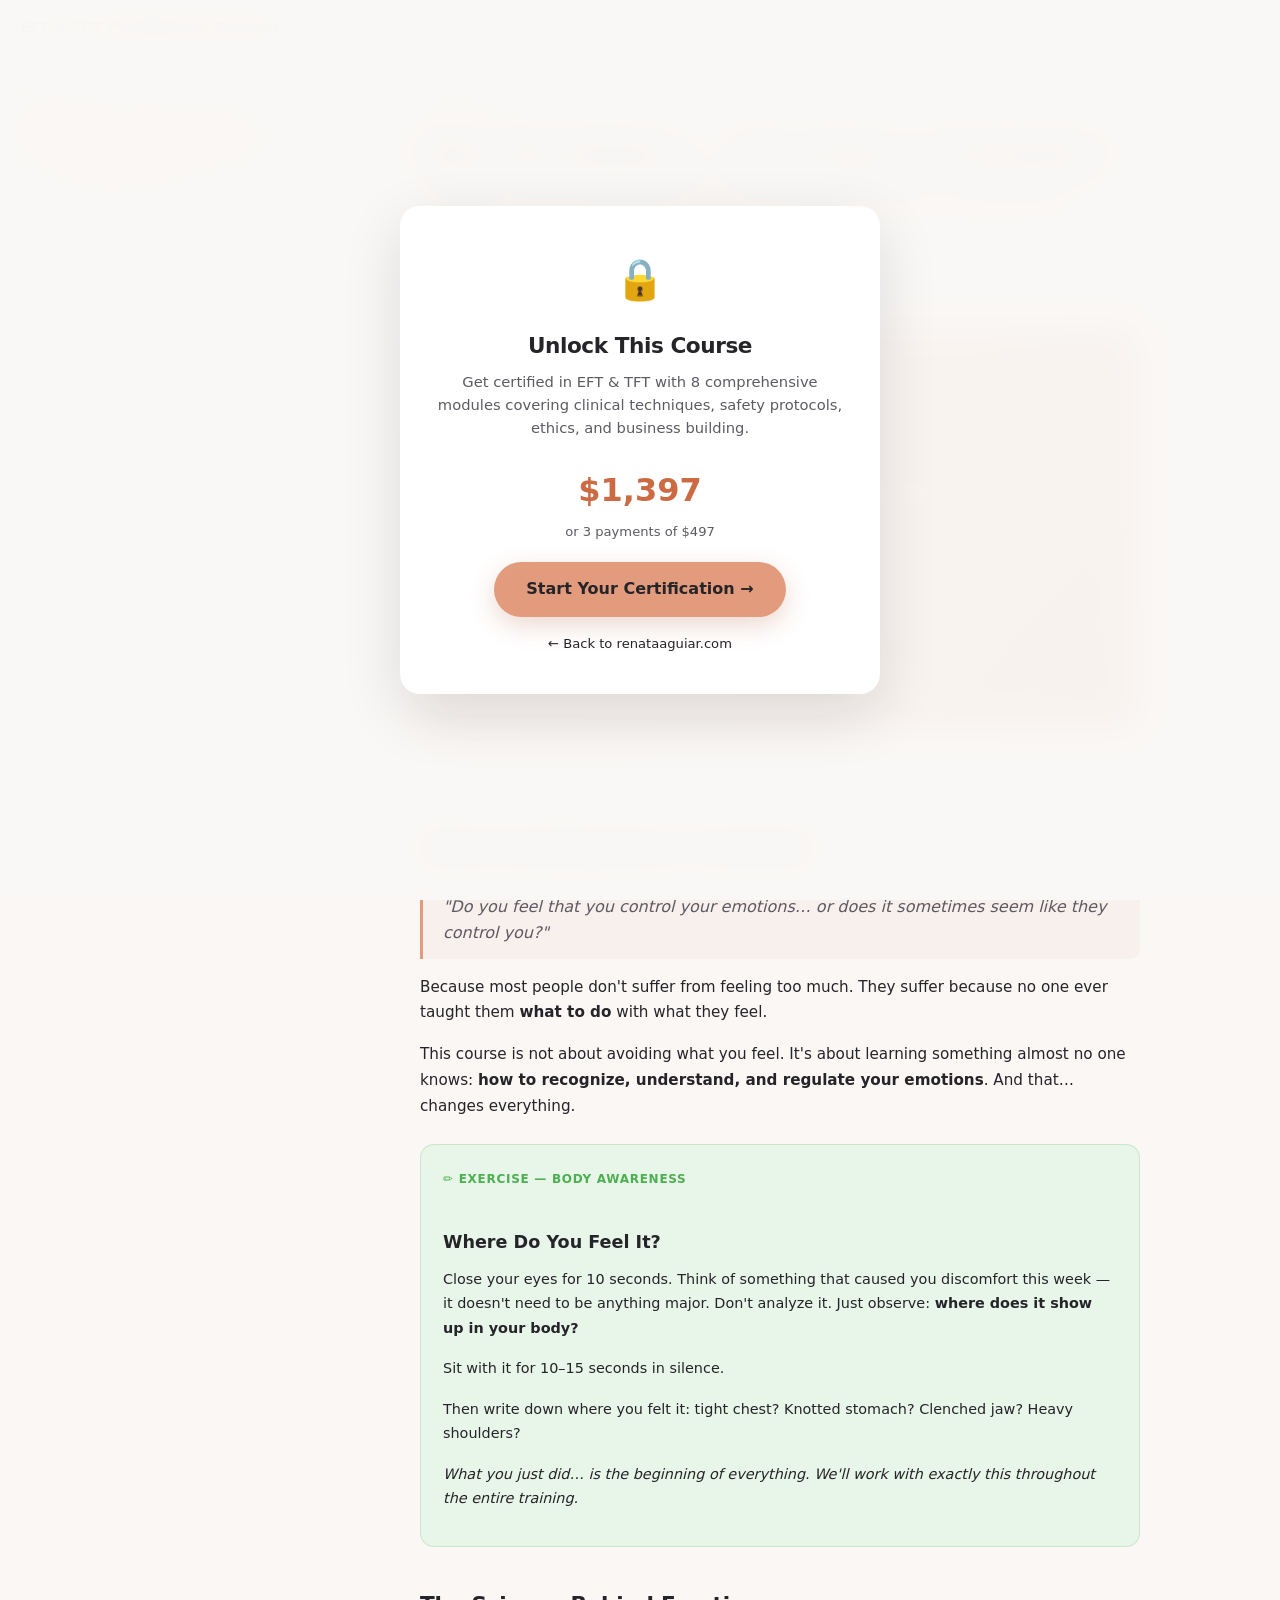
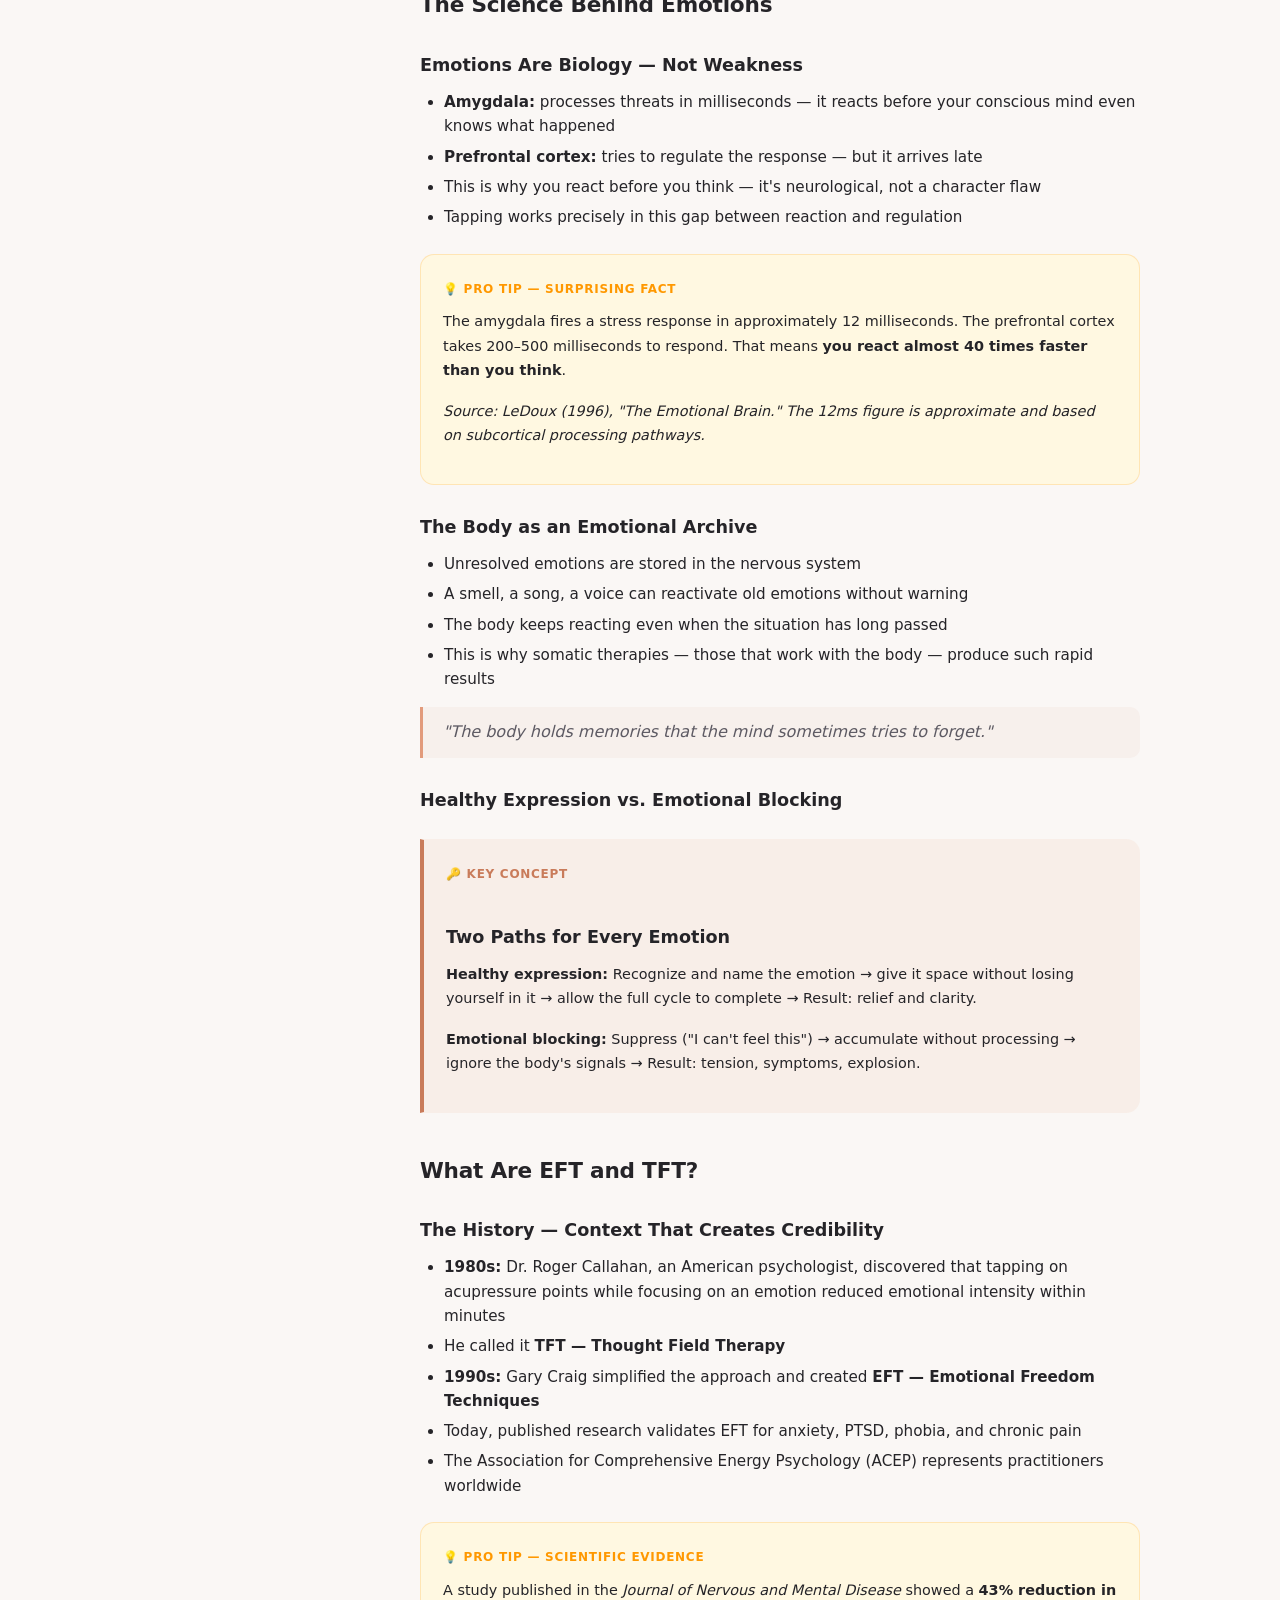
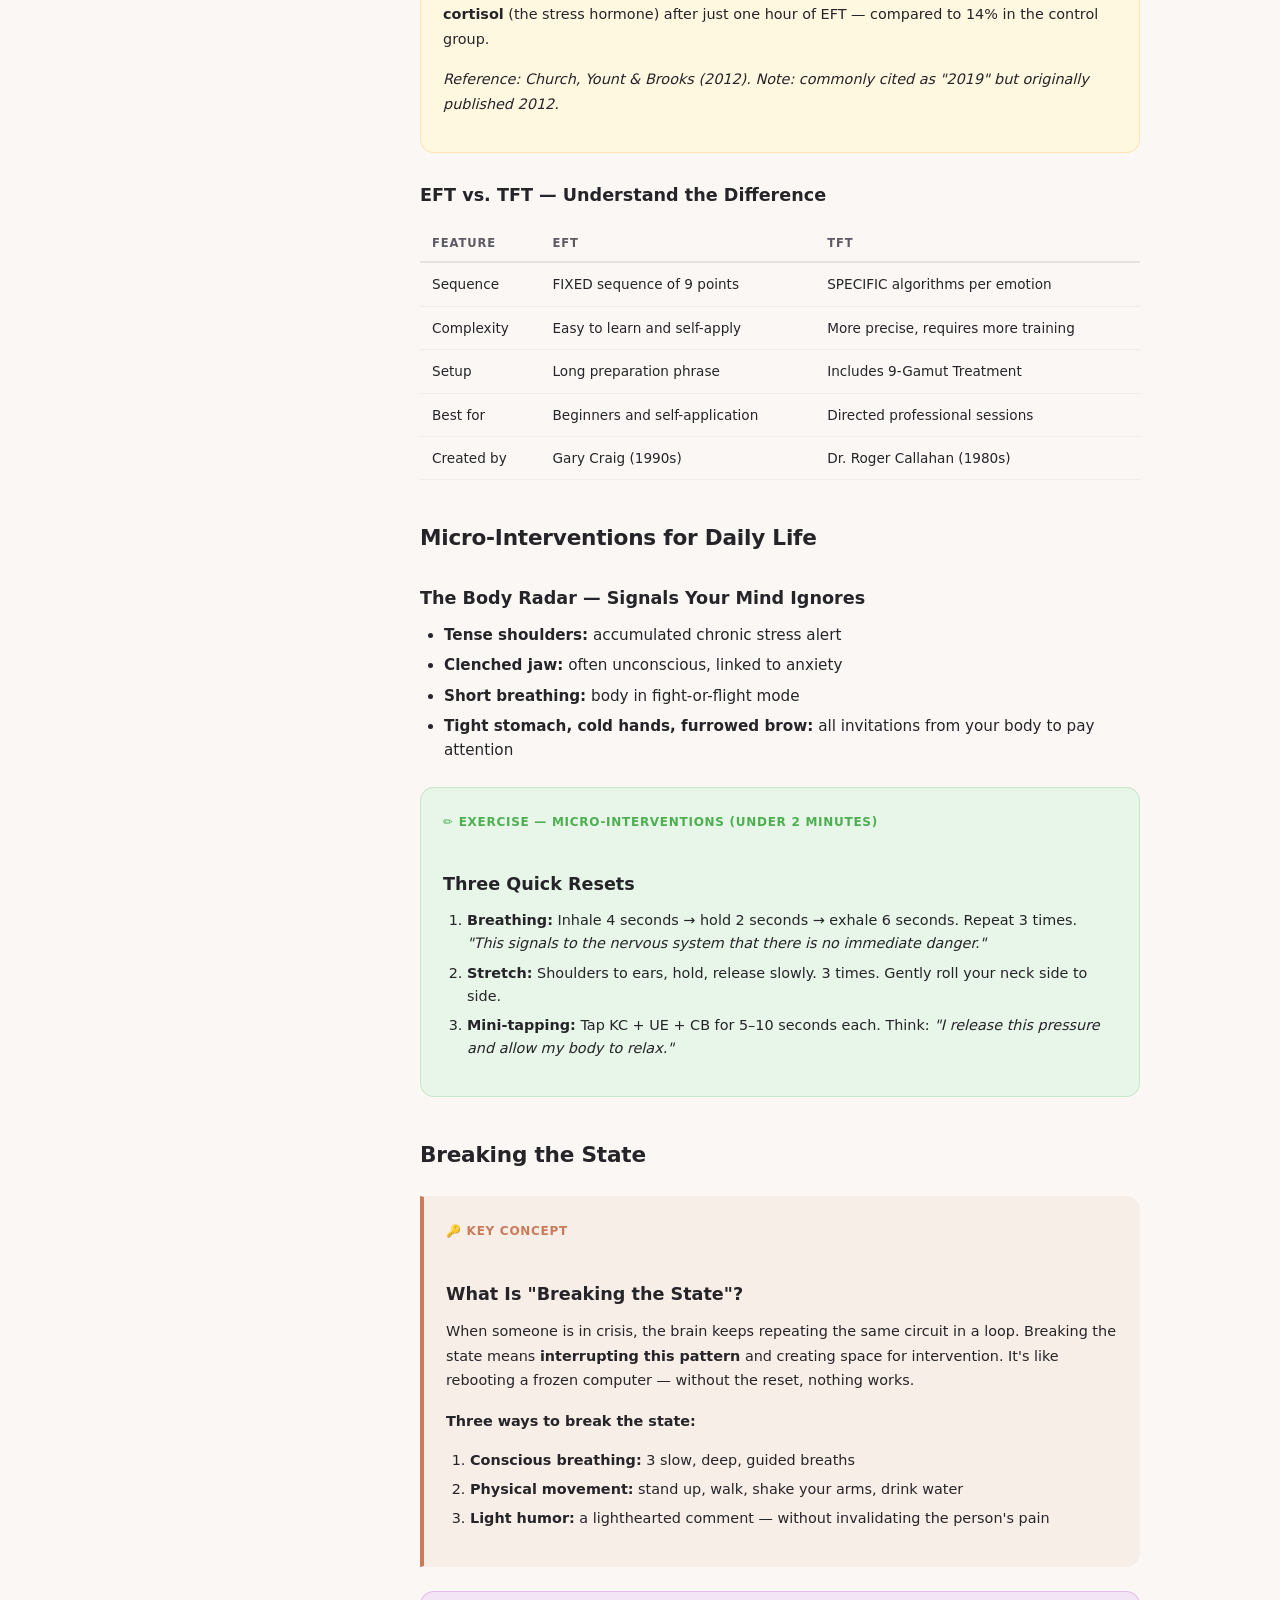
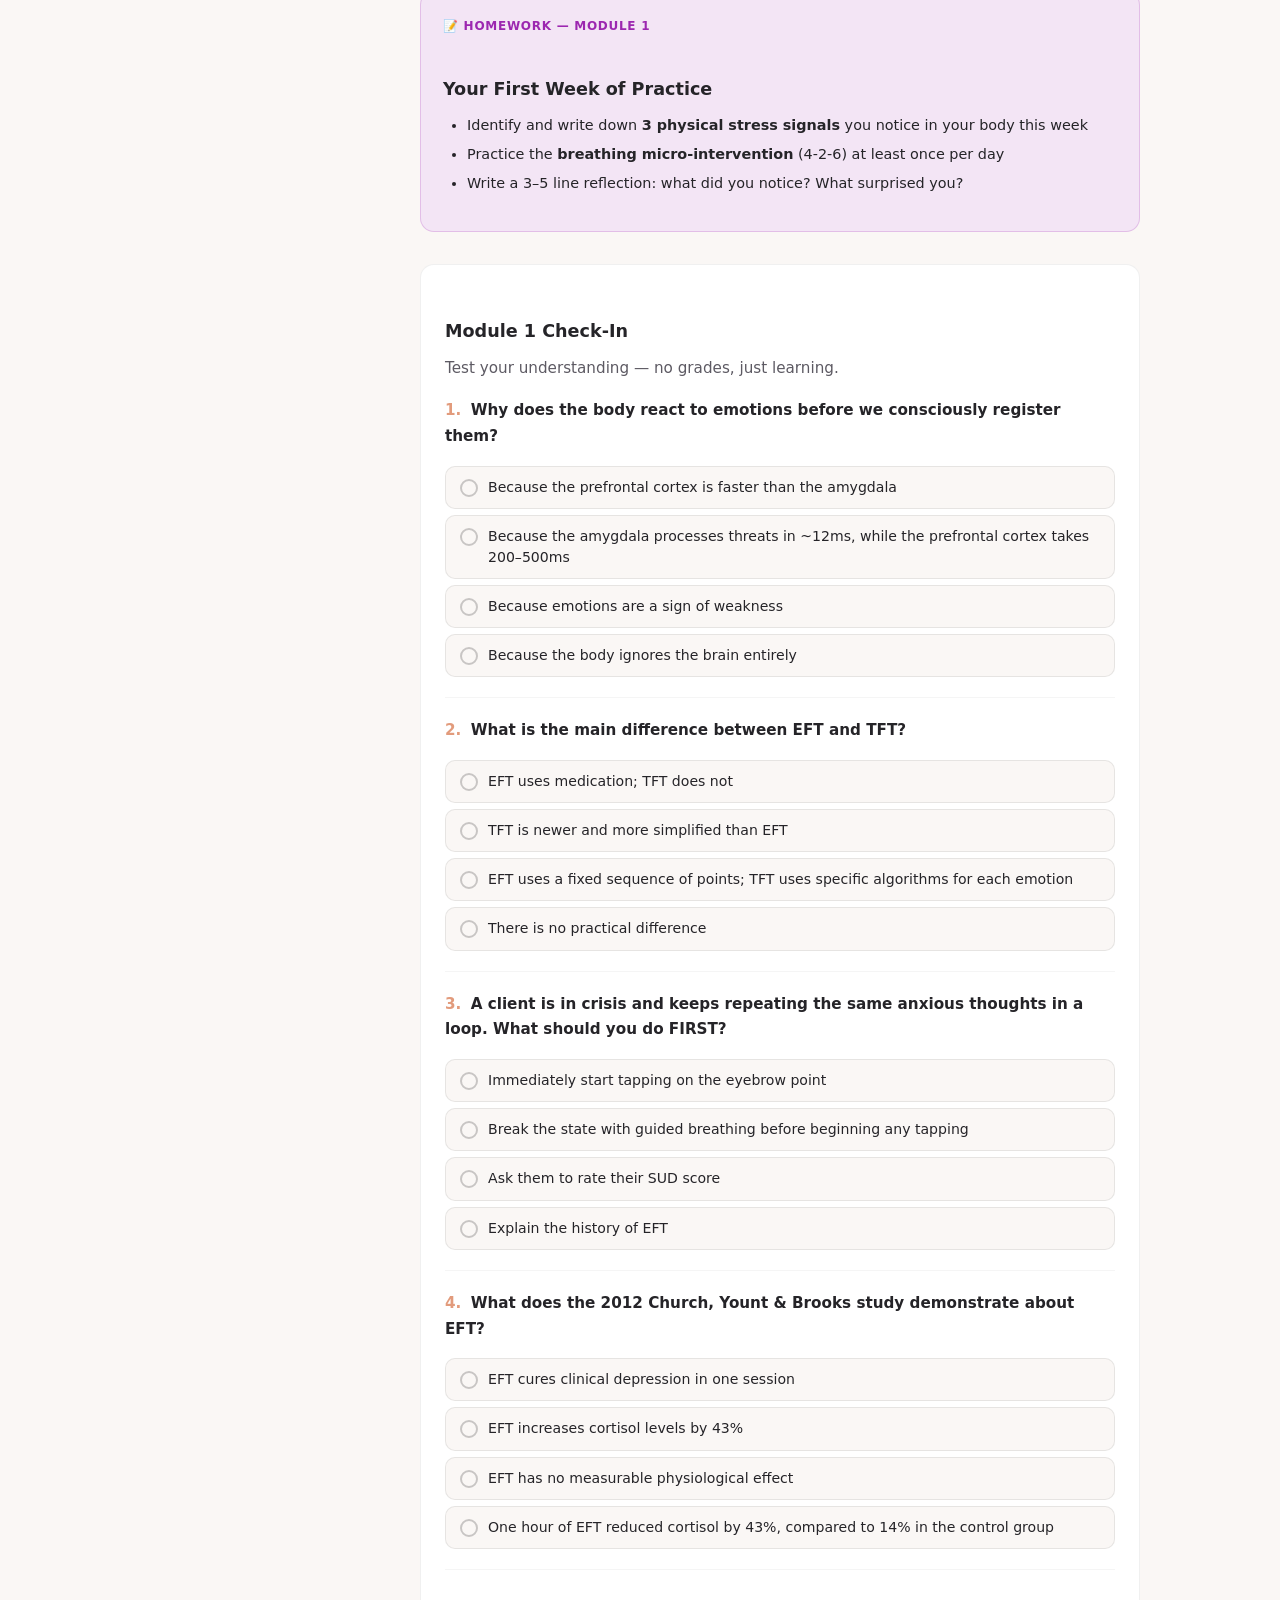
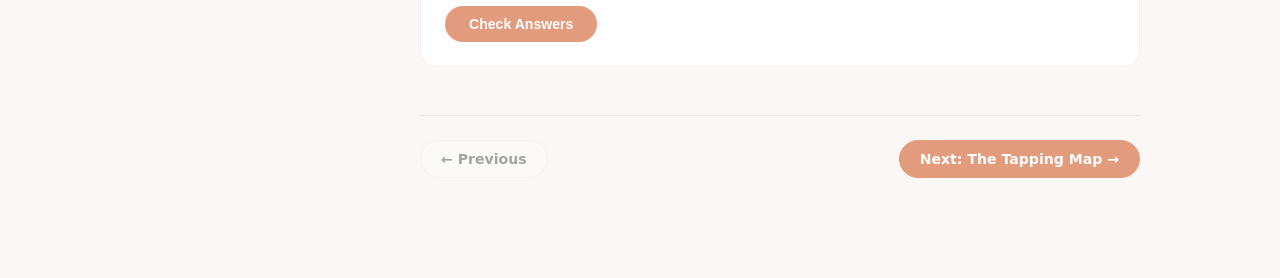
==== learn/eft-tft/index.html @ dd3796e1 "Add EFT & Rebirth course infrastructure: player, agents, planning - Course player: sidebar nav, prog" ====
<!DOCTYPE html>
<html lang="en">
  <head>
    <meta charset="UTF-8" />
    <meta name="viewport" content="width=device-width, initial-scale=1" />
    <title>EFT &amp; TFT Professional Training — Renata Aguiar</title>
    <meta name="description" content="Become a certified EFT/TFT practitioner. 8-module professional training covering tapping techniques, TFT algorithms, gentle trauma methods, practitioner skills, ethics, and business building." />
    <link rel="stylesheet" href="../../styles.css" />
    <link rel="stylesheet" href="../courses.css" />
  </head>
  <body class="course-page" data-course="eft" data-stripe-url="#STRIPE_EFT_LINK">

    <!-- Top Bar -->
    <div class="course-topbar">
      <button class="topbar-hamburger" aria-label="Toggle sidebar">
        <span></span><span></span><span></span>
      </button>
      <div class="topbar-title">EFT &amp; TFT Professional Training</div>
      <div class="topbar-progress">
        <div class="topbar-progress-bar"><div class="topbar-progress-fill" style="width:0%"></div></div>
        <span class="topbar-progress-text">0% complete</span>
      </div>
    </div>

    <!-- Layout -->
    <div class="course-layout">

      <!-- Sidebar -->
      <nav class="course-sidebar" aria-label="Module navigation">
        <div class="sidebar-section">
          <p class="sidebar-section-label">Modules</p>

          <button class="sidebar-item is-active" data-module="0">
            <span class="sidebar-check">1</span>
            <span class="sidebar-item-text">Why This Matters — The Science of Emotions</span>
          </button>
          <button class="sidebar-item" data-module="1">
            <span class="sidebar-check">2</span>
            <span class="sidebar-item-text">The Tapping Map — Mastering the Points</span>
          </button>
          <button class="sidebar-item" data-module="2">
            <span class="sidebar-check">3</span>
            <span class="sidebar-item-text">Self-Application — EFT Protocols &amp; Setup Phrases</span>
          </button>
          <button class="sidebar-item" data-module="3">
            <span class="sidebar-check">4</span>
            <span class="sidebar-item-text">TFT Algorithms &amp; the 9-Gamut</span>
          </button>
          <button class="sidebar-item" data-module="4">
            <span class="sidebar-check">5</span>
            <span class="sidebar-item-text">The Emotional Cycle, Tuning &amp; Gentle Techniques</span>
          </button>
          <button class="sidebar-item" data-module="5">
            <span class="sidebar-check">6</span>
            <span class="sidebar-item-text">Practitioner Skills — Rapport, Listening &amp; Safety</span>
          </button>
          <button class="sidebar-item" data-module="6">
            <span class="sidebar-check">7</span>
            <span class="sidebar-item-text">Professional Sessions — Structure, Difficult Cases &amp; Ethics</span>
          </button>
          <button class="sidebar-item" data-module="7">
            <span class="sidebar-check">8</span>
            <span class="sidebar-item-text">Building Your Practice — Cases, Business &amp; Next Steps</span>
          </button>
        </div>
      </nav>

      <!-- Sidebar Overlay (mobile) -->
      <div class="sidebar-overlay"></div>

      <!-- Main Content -->
      <main class="course-main">
        <div class="course-content">

          <!-- ════════════════════════════════════════════
               MODULE 1 — WHY THIS MATTERS
               ════════════════════════════════════════════ -->
          <div class="module-section is-active" id="module-0">
            <div class="module-header">
              <p class="module-label">Module 1</p>
              <h1 class="module-title">Why This Matters — The Science of Emotions</h1>
              <p class="module-objective">Understand the neuroscience behind emotional reactions, discover how unprocessed emotions are stored in the body, and learn why tapping techniques create rapid, measurable change.</p>
            </div>

            <!-- Video Placeholder: Welcome -->
            <div class="video-placeholder">
              <span class="video-badge">Coming Soon</span>
              <div class="video-play-icon"><svg viewBox="0 0 24 24"><polygon points="8,5 19,12 8,19"/></svg></div>
              <div class="video-title">Welcome to Your EFT &amp; TFT Training</div>
              <div class="video-duration">~12 min</div>
              <div class="video-outline">
                <ul>
                  <li>Why this training exists and what it will give you</li>
                  <li>How emotions shape our decisions and health</li>
                  <li>What makes EFT/TFT different from talk therapy</li>
                </ul>
              </div>
            </div>
            <details class="video-prompt">
              <summary>AI Video Generation Prompt</summary>
              <div class="video-prompt-content">
                <p><strong>Scene:</strong> Warm, well-lit studio or home office. Renata seated in an armchair or standing casually. Soft, neutral background with a plant or bookshelf. Camera at eye level, medium shot (waist up).</p>
                <p><strong>Speaker:</strong> Renata Pessoa Aguiar — psychologist, warm and professional demeanor. Speaks directly to camera as if to one person.</p>
                <p><strong>Script outline (12 min):</strong></p>
                <ul>
                  <li>(0:00–2:00) Opening question: "Do you control your emotions… or do they control you?" Pause. "Most people don't suffer from feeling too much. They suffer because no one ever taught them what to do with what they feel."</li>
                  <li>(2:00–5:00) Introduce the training: 8 modules, what you'll learn, who this is for (therapists, coaches, anyone wanting to become a practitioner).</li>
                  <li>(5:00–9:00) Brief neuroscience: amygdala fires in ~12ms, prefrontal cortex takes 200–500ms. "You react 40x faster than you think." Body stores unresolved emotions. Tapping works in the gap between reaction and regulation.</li>
                  <li>(9:00–12:00) Set expectations: this is professional training. Practice is required. "By the end, you'll have a skill that changes lives — starting with your own."</li>
                </ul>
                <p><strong>Visual aids:</strong> Simple text overlays for key stats (12ms amygdala, 43% cortisol reduction). Optional: simple brain diagram showing amygdala vs prefrontal cortex.</p>
                <p><strong>Tone:</strong> Warm, confident, evidence-based. Not clinical or cold. Like a knowledgeable friend explaining something important.</p>
              </div>
            </details>

            <h2>Before Anything Else: A Question</h2>
            <blockquote>"Do you feel that you control your emotions… or does it sometimes seem like they control you?"</blockquote>
            <p>Because most people don't suffer from feeling too much. They suffer because no one ever taught them <strong>what to do</strong> with what they feel.</p>
            <p>This course is not about avoiding what you feel. It's about learning something almost no one knows: <strong>how to recognize, understand, and regulate your emotions</strong>. And that… changes everything.</p>

            <div class="callout callout-exercise">
              <div class="callout-label">✏️ Exercise — Body Awareness</div>
              <h3 class="callout-title">Where Do You Feel It?</h3>
              <p>Close your eyes for 10 seconds. Think of something that caused you discomfort this week — it doesn't need to be anything major. Don't analyze it. Just observe: <strong>where does it show up in your body?</strong></p>
              <p>Sit with it for 10–15 seconds in silence.</p>
              <p>Then write down where you felt it: tight chest? Knotted stomach? Clenched jaw? Heavy shoulders?</p>
              <p><em>What you just did… is the beginning of everything. We'll work with exactly this throughout the entire training.</em></p>
            </div>

            <h2>The Science Behind Emotions</h2>
            <h3>Emotions Are Biology — Not Weakness</h3>
            <ul>
              <li><strong>Amygdala:</strong> processes threats in milliseconds — it reacts before your conscious mind even knows what happened</li>
              <li><strong>Prefrontal cortex:</strong> tries to regulate the response — but it arrives late</li>
              <li>This is why you react before you think — it's neurological, not a character flaw</li>
              <li>Tapping works precisely in this gap between reaction and regulation</li>
            </ul>

            <div class="callout callout-tip">
              <div class="callout-label">💡 Pro Tip — Surprising Fact</div>
              <p>The amygdala fires a stress response in approximately 12 milliseconds. The prefrontal cortex takes 200–500 milliseconds to respond. That means <strong>you react almost 40 times faster than you think</strong>.</p>
              <p><em>Source: LeDoux (1996), "The Emotional Brain." The 12ms figure is approximate and based on subcortical processing pathways.</em></p>
            </div>

            <h3>The Body as an Emotional Archive</h3>
            <ul>
              <li>Unresolved emotions are stored in the nervous system</li>
              <li>A smell, a song, a voice can reactivate old emotions without warning</li>
              <li>The body keeps reacting even when the situation has long passed</li>
              <li>This is why somatic therapies — those that work with the body — produce such rapid results</li>
            </ul>
            <blockquote>"The body holds memories that the mind sometimes tries to forget."</blockquote>

            <h3>Healthy Expression vs. Emotional Blocking</h3>
            <div class="callout callout-key">
              <div class="callout-label">🔑 Key Concept</div>
              <h3 class="callout-title">Two Paths for Every Emotion</h3>
              <p><strong>Healthy expression:</strong> Recognize and name the emotion → give it space without losing yourself in it → allow the full cycle to complete → Result: relief and clarity.</p>
              <p><strong>Emotional blocking:</strong> Suppress ("I can't feel this") → accumulate without processing → ignore the body's signals → Result: tension, symptoms, explosion.</p>
            </div>

            <h2>What Are EFT and TFT?</h2>
            <h3>The History — Context That Creates Credibility</h3>
            <ul>
              <li><strong>1980s:</strong> Dr. Roger Callahan, an American psychologist, discovered that tapping on acupressure points while focusing on an emotion reduced emotional intensity within minutes</li>
              <li>He called it <strong>TFT — Thought Field Therapy</strong></li>
              <li><strong>1990s:</strong> Gary Craig simplified the approach and created <strong>EFT — Emotional Freedom Techniques</strong></li>
              <li>Today, published research validates EFT for anxiety, PTSD, phobia, and chronic pain</li>
              <li>The Association for Comprehensive Energy Psychology (ACEP) represents practitioners worldwide</li>
            </ul>

            <div class="callout callout-tip">
              <div class="callout-label">💡 Pro Tip — Scientific Evidence</div>
              <p>A study published in the <em>Journal of Nervous and Mental Disease</em> showed a <strong>43% reduction in cortisol</strong> (the stress hormone) after just one hour of EFT — compared to 14% in the control group.</p>
              <p><em>Reference: Church, Yount &amp; Brooks (2012). Note: commonly cited as "2019" but originally published 2012.</em></p>
            </div>

            <h3>EFT vs. TFT — Understand the Difference</h3>
            <table class="tapping-table">
              <thead>
                <tr><th>Feature</th><th>EFT</th><th>TFT</th></tr>
              </thead>
              <tbody>
                <tr><td>Sequence</td><td>FIXED sequence of 9 points</td><td>SPECIFIC algorithms per emotion</td></tr>
                <tr><td>Complexity</td><td>Easy to learn and self-apply</td><td>More precise, requires more training</td></tr>
                <tr><td>Setup</td><td>Long preparation phrase</td><td>Includes 9-Gamut Treatment</td></tr>
                <tr><td>Best for</td><td>Beginners and self-application</td><td>Directed professional sessions</td></tr>
                <tr><td>Created by</td><td>Gary Craig (1990s)</td><td>Dr. Roger Callahan (1980s)</td></tr>
              </tbody>
            </table>

            <h2>Micro-Interventions for Daily Life</h2>
            <h3>The Body Radar — Signals Your Mind Ignores</h3>
            <ul>
              <li><strong>Tense shoulders:</strong> accumulated chronic stress alert</li>
              <li><strong>Clenched jaw:</strong> often unconscious, linked to anxiety</li>
              <li><strong>Short breathing:</strong> body in fight-or-flight mode</li>
              <li><strong>Tight stomach, cold hands, furrowed brow:</strong> all invitations from your body to pay attention</li>
            </ul>

            <div class="callout callout-exercise">
              <div class="callout-label">✏️ Exercise — Micro-Interventions (Under 2 Minutes)</div>
              <h3 class="callout-title">Three Quick Resets</h3>
              <ol>
                <li><strong>Breathing:</strong> Inhale 4 seconds → hold 2 seconds → exhale 6 seconds. Repeat 3 times. <em>"This signals to the nervous system that there is no immediate danger."</em></li>
                <li><strong>Stretch:</strong> Shoulders to ears, hold, release slowly. 3 times. Gently roll your neck side to side.</li>
                <li><strong>Mini-tapping:</strong> Tap KC + UE + CB for 5–10 seconds each. Think: <em>"I release this pressure and allow my body to relax."</em></li>
              </ol>
            </div>

            <h2>Breaking the State</h2>
            <div class="callout callout-key">
              <div class="callout-label">🔑 Key Concept</div>
              <h3 class="callout-title">What Is "Breaking the State"?</h3>
              <p>When someone is in crisis, the brain keeps repeating the same circuit in a loop. Breaking the state means <strong>interrupting this pattern</strong> and creating space for intervention. It's like rebooting a frozen computer — without the reset, nothing works.</p>
              <p><strong>Three ways to break the state:</strong></p>
              <ol>
                <li><strong>Conscious breathing:</strong> 3 slow, deep, guided breaths</li>
                <li><strong>Physical movement:</strong> stand up, walk, shake your arms, drink water</li>
                <li><strong>Light humor:</strong> a lighthearted comment — without invalidating the person's pain</li>
              </ol>
            </div>

            <div class="callout callout-homework">
              <div class="callout-label">📝 Homework — Module 1</div>
              <h3 class="callout-title">Your First Week of Practice</h3>
              <ul>
                <li>Identify and write down <strong>3 physical stress signals</strong> you notice in your body this week</li>
                <li>Practice the <strong>breathing micro-intervention</strong> (4-2-6) at least once per day</li>
                <li>Write a 3–5 line reflection: what did you notice? What surprised you?</li>
              </ul>
            </div>

            <!-- Quiz -->
            <div class="quiz-section">
              <h3 class="quiz-title">Module 1 Check-In</h3>
              <p class="quiz-subtitle">Test your understanding — no grades, just learning.</p>

              <div class="quiz-question" data-correct="b">
                <p class="quiz-q-text"><span class="quiz-q-number">1.</span> Why does the body react to emotions before we consciously register them?</p>
                <div class="quiz-options">
                  <div class="quiz-option" data-value="a"><span class="quiz-radio"></span> Because the prefrontal cortex is faster than the amygdala</div>
                  <div class="quiz-option" data-value="b"><span class="quiz-radio"></span> Because the amygdala processes threats in ~12ms, while the prefrontal cortex takes 200–500ms</div>
                  <div class="quiz-option" data-value="c"><span class="quiz-radio"></span> Because emotions are a sign of weakness</div>
                  <div class="quiz-option" data-value="d"><span class="quiz-radio"></span> Because the body ignores the brain entirely</div>
                </div>
                <div class="quiz-feedback is-correct-answer">Correct! The amygdala fires a stress response approximately 40x faster than the conscious mind can regulate it. This is why tapping works — it intervenes in that gap.</div>
                <div class="quiz-feedback is-incorrect-answer">Not quite. The amygdala (our threat detector) fires in ~12ms, far faster than the prefrontal cortex (200–500ms). This speed difference explains why we react before we think.</div>
              </div>

              <div class="quiz-question" data-correct="c">
                <p class="quiz-q-text"><span class="quiz-q-number">2.</span> What is the main difference between EFT and TFT?</p>
                <div class="quiz-options">
                  <div class="quiz-option" data-value="a"><span class="quiz-radio"></span> EFT uses medication; TFT does not</div>
                  <div class="quiz-option" data-value="b"><span class="quiz-radio"></span> TFT is newer and more simplified than EFT</div>
                  <div class="quiz-option" data-value="c"><span class="quiz-radio"></span> EFT uses a fixed sequence of points; TFT uses specific algorithms for each emotion</div>
                  <div class="quiz-option" data-value="d"><span class="quiz-radio"></span> There is no practical difference</div>
                </div>
                <div class="quiz-feedback is-correct-answer">Correct! EFT uses one universal tapping sequence, while TFT has condition-specific algorithms (e.g., anxiety, phobia, anger).</div>
                <div class="quiz-feedback is-incorrect-answer">Actually, TFT (1980s, Callahan) came first with specific algorithms per condition. EFT (1990s, Craig) simplified it into one universal sequence. Both use tapping on acupressure points.</div>
              </div>

              <div class="quiz-question" data-correct="b">
                <p class="quiz-q-text"><span class="quiz-q-number">3.</span> A client is in crisis and keeps repeating the same anxious thoughts in a loop. What should you do FIRST?</p>
                <div class="quiz-options">
                  <div class="quiz-option" data-value="a"><span class="quiz-radio"></span> Immediately start tapping on the eyebrow point</div>
                  <div class="quiz-option" data-value="b"><span class="quiz-radio"></span> Break the state with guided breathing before beginning any tapping</div>
                  <div class="quiz-option" data-value="c"><span class="quiz-radio"></span> Ask them to rate their SUD score</div>
                  <div class="quiz-option" data-value="d"><span class="quiz-radio"></span> Explain the history of EFT</div>
                </div>
                <div class="quiz-feedback is-correct-answer">Correct! When someone is in a mental loop, the first step is to break the state — usually with guided breathing (4-2-6). Only after the pattern is interrupted can effective intervention begin.</div>
                <div class="quiz-feedback is-incorrect-answer">When someone is stuck in an anxious loop, you first need to break the state (guided breathing, physical movement, or grounding). The brain can't process new input while it's stuck in a repetitive circuit.</div>
              </div>

              <div class="quiz-question" data-correct="d">
                <p class="quiz-q-text"><span class="quiz-q-number">4.</span> What does the 2012 Church, Yount &amp; Brooks study demonstrate about EFT?</p>
                <div class="quiz-options">
                  <div class="quiz-option" data-value="a"><span class="quiz-radio"></span> EFT cures clinical depression in one session</div>
                  <div class="quiz-option" data-value="b"><span class="quiz-radio"></span> EFT increases cortisol levels by 43%</div>
                  <div class="quiz-option" data-value="c"><span class="quiz-radio"></span> EFT has no measurable physiological effect</div>
                  <div class="quiz-option" data-value="d"><span class="quiz-radio"></span> One hour of EFT reduced cortisol by 43%, compared to 14% in the control group</div>
                </div>
                <div class="quiz-feedback is-correct-answer">Correct! The study showed a significant, measurable reduction in cortisol — the body's primary stress hormone — after a single EFT session.</div>
                <div class="quiz-feedback is-incorrect-answer">The Church, Yount &amp; Brooks study showed a 43% reduction in cortisol (stress hormone) after one hour of EFT, versus only 14% in the control group. This is one of the strongest physiological evidence points for EFT.</div>
              </div>

              <button class="quiz-submit">Check Answers</button>
              <div class="quiz-score"></div>
            </div>

            <!-- Module Navigation -->
            <div class="module-nav">
              <button class="module-nav-btn" data-nav="prev" disabled>← Previous</button>
              <button class="module-nav-btn is-primary" data-nav="next">Next: The Tapping Map →</button>
            </div>
          </div>

          <!-- ════════════════════════════════════════════
               MODULE 2 — THE TAPPING MAP
               ════════════════════════════════════════════ -->
          <div class="module-section" id="module-1">
            <div class="module-header">
              <p class="module-label">Module 2</p>
              <h1 class="module-title">The Tapping Map — Mastering the Points</h1>
              <p class="module-objective">Learn the complete EFT and TFT tapping point map with meridian associations. Practice the full sequence and understand the SUD/SUE measurement scales.</p>
            </div>

            <!-- Video Placeholder -->
            <div class="video-placeholder">
              <span class="video-badge">Coming Soon</span>
              <div class="video-play-icon"><svg viewBox="0 0 24 24"><polygon points="8,5 19,12 8,19"/></svg></div>
              <div class="video-title">The Tapping Map — All Points Demonstrated</div>
              <div class="video-duration">~18 min</div>
              <div class="video-outline">
                <ul>
                  <li>All 9 EFT points demonstrated on-body with meridian associations</li>
                  <li>TFT hand and finger points</li>
                  <li>Guided first tapping sequence — follow along</li>
                  <li>SUD and SUE scales explained and practiced live</li>
                </ul>
              </div>
            </div>
            <details class="video-prompt">
              <summary>AI Video Generation Prompt</summary>
              <div class="video-prompt-content">
                <p><strong>Scene:</strong> Same warm studio. Renata standing, camera at medium shot (waist up) so both hands and upper body are visible. Cut to close-up inserts for each tapping point.</p>
                <p><strong>Speaker:</strong> Renata — warm, precise, coach-like energy. Demonstrates every point on her own body as she speaks.</p>
                <p><strong>Script outline (18 min):</strong></p>
                <ul>
                  <li>(0:00–1:30) "Now that you understand the science, it's time to learn the instrument. Today, your body becomes your toolkit." Explain the golden rule: demonstrate each point on your own body, have everyone follow along. No theory without movement.</li>
                  <li>(1:30–10:00) Walk through all 9 EFT points one by one: KC, TH, EB, SE, UE, UN, CH, CB, UA. For each: show exact location on-body, name the associated meridian, give the sample reminder phrase. Close-up camera insert on each point.</li>
                  <li>(10:00–12:00) Cover TFT hand/finger points: Gamut Point, thumb side, index side, middle finger side, little finger side. Explain KC is shared between EFT and TFT.</li>
                  <li>(12:00–13:30) Correct tapping technique: 2–4 fingers, gentle firmness (like tapping on a wooden table), 5–7 taps per point at about 1 tap per second, either side of the body works.</li>
                  <li>(13:30–16:00) Guided full sequence — have viewer follow along. Think of a mild everyday worry, rate SUD, KC setup phrase 3x, full sequence TH through UA with reminder phrase, 3 deep breaths, re-rate SUD.</li>
                  <li>(16:00–18:00) Introduce SUD and SUE scales. Explain why measuring matters — "when you measure, you can track real change." Walk through a live self-measurement example.</li>
                </ul>
                <p><strong>Visual aids:</strong> Text overlay for each point abbreviation and location as demonstrated. Split-screen or picture-in-picture for close-up hand positions. SUD 0–10 and SUE 0–+10 scale graphics.</p>
                <p><strong>Tone:</strong> Energetic and practical. Coach guiding a workout — not a lecture. "Do it with me" energy throughout.</p>
              </div>
            </details>

            <h2>Your Body Is the Toolkit</h2>
            <p>Now that you understand the science behind emotions, it's time to learn the instrument. From this point forward, <strong>your body becomes your toolkit</strong>.</p>

            <div class="callout callout-tip">
              <div class="callout-label">💡 Pro Tip — The Golden Rule</div>
              <p>Always demonstrate each point on your own body as you teach it. Have everyone follow along and tap with you. <strong>Don't just teach theory — teach movement.</strong> The body learns through doing, not just listening.</p>
            </div>

            <h2>EFT Tapping Points — Complete Practitioner Guide</h2>
            <p>There are 9 primary points in the EFT sequence. Each one corresponds to a specific acupressure point and its associated meridian. Learn the location, learn the abbreviation, and learn the feel of each one.</p>

            <table class="tapping-table">
              <thead>
                <tr><th>#</th><th>Point</th><th>Location</th><th>Meridian</th><th>Sample Reminder Phrase</th></tr>
              </thead>
              <tbody>
                <tr><td>KC</td><td>Karate Chop</td><td>Side of the hand, between the base of the little finger and the wrist</td><td>Small Intestine</td><td>"Even though I have this [problem], I deeply and completely accept myself"</td></tr>
                <tr><td>TH</td><td>Top of Head</td><td>Exact center of the top of the head (crown)</td><td>Convergence Point</td><td>"This anxiety"</td></tr>
                <tr><td>EB</td><td>Eyebrow</td><td>Inner edge of the eyebrow, near the bridge of the nose</td><td>Bladder</td><td>"This tension"</td></tr>
                <tr><td>SE</td><td>Side of Eye</td><td>Bone at the outer corner of the eye (don't touch the eyeball)</td><td>Gallbladder</td><td>"I still feel this"</td></tr>
                <tr><td>UE</td><td>Under Eye</td><td>Bone directly under the eye, aligned with the pupil</td><td>Stomach</td><td>"This fear in my body"</td></tr>
                <tr><td>UN</td><td>Under Nose</td><td>Between the nose and the upper lip</td><td>Governing Vessel</td><td>"I still feel this way"</td></tr>
                <tr><td>CH</td><td>Chin</td><td>Crease between the lower lip and the chin</td><td>Central Vessel</td><td>"It's hard to handle"</td></tr>
                <tr><td>CB</td><td>Collarbone</td><td>About 2 cm below and to the side of the sternum notch</td><td>Kidney</td><td>"I feel it in my body"</td></tr>
                <tr><td>UA</td><td>Under Arm</td><td>About 10 cm (4 inches) below the armpit, on the side of the torso</td><td>Spleen</td><td>"Open to change"</td></tr>
              </tbody>
            </table>

            <div class="callout callout-key">
              <div class="callout-label">🔑 Key Concept — Correct Tapping Technique</div>
              <h3 class="callout-title">How to Tap</h3>
              <ul>
                <li><strong>Use 2 to 4 fingers.</strong> Tap with gentle firmness — like tapping on a wooden table.</li>
                <li><strong>Each point: 5 to 7 taps.</strong> Rhythm of about 1 tap per second.</li>
                <li><strong>Repeat the reminder phrase</strong> out loud or mentally as you tap each point.</li>
                <li><strong>Either side of the body works</strong> — you can alternate or use whichever side feels natural.</li>
              </ul>
            </div>

            <h2>TFT Points — Hand and Fingers</h2>
            <p>In addition to the shared EFT points, TFT uses specific points on the hand and fingers that are essential for its algorithms:</p>
            <ul>
              <li><strong>Gamut Point (GP):</strong> Back of the hand, in the groove between the ring and little finger knuckles — the key point for the 9-Gamut Treatment</li>
              <li><strong>Side of thumb:</strong> Next to the thumbnail, inner edge</li>
              <li><strong>Side of index finger:</strong> Next to the nail, inner edge</li>
              <li><strong>Side of middle finger:</strong> Next to the nail, inner edge</li>
              <li><strong>Side of little finger:</strong> Next to the nail — this is the <em>anger point</em> in TFT</li>
              <li><strong>KC (Karate Chop):</strong> Used in both EFT and TFT for setup and Psychological Reversal correction</li>
            </ul>

            <div class="callout callout-exercise">
              <div class="callout-label">✏️ Exercise — Full Sequence Practice</div>
              <h3 class="callout-title">Your First Complete Tapping Round</h3>
              <p>Follow these steps right now — do this with your body, not just your mind:</p>
              <ol>
                <li>Think of a <strong>mild everyday worry</strong> — nothing traumatic, just something that's been on your mind.</li>
                <li><strong>Rate the intensity:</strong> How much does it bother you right now? Give it a number from 0 to 10.</li>
                <li><strong>KC — 3 times:</strong> "Even though I have this worry, I deeply and completely accept myself."</li>
                <li><strong>Tap through the sequence:</strong> TH → EB → SE → UE → UN → CH → CB → UA — saying the reminder phrase "this worry" at each point.</li>
                <li><strong>Take 3 deep breaths.</strong></li>
                <li><strong>Re-rate:</strong> What's your number now?</li>
              </ol>
              <p><em>After completing the round, notice what changed. Did the number drop? Did the sensation in your body shift? This moment of before-and-after awareness is fundamental to building confidence in the technique.</em></p>
            </div>

            <h2>Measuring Change — The SUD and SUE Scales</h2>
            <blockquote>"When we measure, we can track emotional change in concrete terms. Sometimes a person thinks, 'I'm not sure much changed.' But when they look at the number — they were at 9, and now they're at 5 — that gives clarity. That gives confidence in the technique."</blockquote>

            <div class="callout callout-key">
              <div class="callout-label">🔑 Key Concept — SUD Scale</div>
              <h3 class="callout-title">Subjective Units of Distress (SUD)</h3>
              <ul>
                <li><strong>0</strong> = No discomfort at all</li>
                <li><strong>5</strong> = Moderate distress</li>
                <li><strong>10</strong> = Maximum intensity</li>
              </ul>
              <p>Use <strong>BEFORE and DURING</strong> tapping to track distress reduction.</p>
            </div>

            <div class="callout callout-key">
              <div class="callout-label">🔑 Key Concept — SUE Scale</div>
              <h3 class="callout-title">Subjective Units of Ease (SUE)</h3>
              <ul>
                <li><strong>0</strong> = No perceived relief</li>
                <li><strong>+5</strong> = Significant relief</li>
                <li><strong>+10</strong> = Complete well-being</li>
              </ul>
              <p>Use <strong>AFTER</strong> tapping — this measures what <em>grew</em>, not just what decreased.</p>
            </div>

            <div class="callout callout-tip">
              <div class="callout-label">💡 Pro Tip — Guiding the Assessment</div>
              <h3 class="callout-title">Help Clients Measure More Accurately</h3>
              <p>Coach them beyond just "better or worse." Ask them to observe their whole body:</p>
              <ul>
                <li>How is your breathing now compared to before?</li>
                <li>Was there a change in muscle tension?</li>
                <li>Do your thoughts feel more organized?</li>
              </ul>
              <p><em>"If your emotion was at 9 and now it's at 6, real release has already happened. Tapping is cumulative — the more you practice, the faster the body responds."</em></p>
            </div>

            <div class="callout callout-homework">
              <div class="callout-label">📝 Homework — Module 2</div>
              <h3 class="callout-title">Building Your Tapping Habit</h3>
              <ul>
                <li>Practice the <strong>complete EFT sequence</strong> once per day for at least 3 days</li>
                <li>Before and after each practice: <strong>record your SUD</strong> (initial and final)</li>
                <li>Identify and write down <strong>3 physical stress signals</strong> you noticed in your body</li>
                <li>Write a <strong>3–5 line reflection:</strong> what did you feel, what changed, what surprised you?</li>
              </ul>
            </div>

            <!-- Quiz -->
            <div class="quiz-section">
              <h3 class="quiz-title">Module 2 Check-In</h3>
              <p class="quiz-subtitle">Test your understanding — no grades, just learning.</p>

              <div class="quiz-question" data-correct="c">
                <p class="quiz-q-text"><span class="quiz-q-number">1.</span> A client finishes a tapping round and says "I think it helped a little." Their SUD dropped from 8 to 5. What should you do?</p>
                <div class="quiz-options">
                  <div class="quiz-option" data-value="a"><span class="quiz-radio"></span> End the session — they said it helped</div>
                  <div class="quiz-option" data-value="b"><span class="quiz-radio"></span> Switch to TFT algorithms since EFT didn't work</div>
                  <div class="quiz-option" data-value="c"><span class="quiz-radio"></span> Acknowledge the progress, then do another round aiming to reduce SUD below 3</div>
                  <div class="quiz-option" data-value="d"><span class="quiz-radio"></span> Tell them they should feel better and re-measure</div>
                </div>
                <div class="quiz-feedback is-correct-answer">Correct! A drop from 8 to 5 shows real progress. Acknowledge it, then continue — tapping is cumulative. The goal is to get SUD to 3 or below before closing.</div>
                <div class="quiz-feedback is-incorrect-answer">A 3-point SUD drop (8 to 5) is meaningful progress, not failure. The right move is to validate the change and continue with additional rounds. The protocol calls for repeating until SUD is at or below 3.</div>
              </div>

              <div class="quiz-question" data-correct="b">
                <p class="quiz-q-text"><span class="quiz-q-number">2.</span> Why do we measure SUE (Subjective Units of Ease) in addition to SUD?</p>
                <div class="quiz-options">
                  <div class="quiz-option" data-value="a"><span class="quiz-radio"></span> SUE replaces SUD for TFT algorithms</div>
                  <div class="quiz-option" data-value="b"><span class="quiz-radio"></span> SUD tracks what decreased (distress); SUE tracks what grew (ease and well-being)</div>
                  <div class="quiz-option" data-value="c"><span class="quiz-radio"></span> SUE is only used in research settings</div>
                  <div class="quiz-option" data-value="d"><span class="quiz-radio"></span> They measure the same thing on different scales</div>
                </div>
                <div class="quiz-feedback is-correct-answer">Correct! SUD tells you how much distress went down; SUE tells you how much positive feeling came up. Together, they give a complete picture of the shift.</div>
                <div class="quiz-feedback is-incorrect-answer">SUD and SUE measure different dimensions. SUD tracks distress reduction (what went down), while SUE tracks the emergence of ease and well-being (what grew). Both are important for a complete assessment.</div>
              </div>

              <div class="quiz-question" data-correct="a">
                <p class="quiz-q-text"><span class="quiz-q-number">3.</span> What is the Gamut Point and why is it significant in TFT?</p>
                <div class="quiz-options">
                  <div class="quiz-option" data-value="a"><span class="quiz-radio"></span> It's on the back of the hand between the ring and little finger — the key point for the 9-Gamut Treatment</div>
                  <div class="quiz-option" data-value="b"><span class="quiz-radio"></span> It's the same as the Karate Chop point, just by a different name</div>
                  <div class="quiz-option" data-value="c"><span class="quiz-radio"></span> It's located on the collarbone and used only for anxiety</div>
                  <div class="quiz-option" data-value="d"><span class="quiz-radio"></span> It's only used in EFT, not TFT</div>
                </div>
                <div class="quiz-feedback is-correct-answer">Correct! The Gamut Point is on the back of the hand, in the groove between the ring and little finger knuckles. You tap it continuously during the 9-Gamut Treatment — a core TFT procedure.</div>
                <div class="quiz-feedback is-incorrect-answer">The Gamut Point (GP) is located on the back of the hand, between the ring and little finger knuckles. It is distinct from the KC point and is specifically used in TFT's 9-Gamut Treatment.</div>
              </div>

              <div class="quiz-question" data-correct="d">
                <p class="quiz-q-text"><span class="quiz-q-number">4.</span> You're teaching a new student to tap and they ask: "Does it matter which side of the body I tap on?" What's the correct guidance?</p>
                <div class="quiz-options">
                  <div class="quiz-option" data-value="a"><span class="quiz-radio"></span> Always use the right side — it connects to the logical brain</div>
                  <div class="quiz-option" data-value="b"><span class="quiz-radio"></span> Always use the left side — it connects to the emotional brain</div>
                  <div class="quiz-option" data-value="c"><span class="quiz-radio"></span> You must alternate sides each round for balance</div>
                  <div class="quiz-option" data-value="d"><span class="quiz-radio"></span> Either side works — you can alternate or use whichever feels natural</div>
                </div>
                <div class="quiz-feedback is-correct-answer">Correct! The meridian points are bilateral, so either side works equally well. Comfort and consistency matter more than which side you choose.</div>
                <div class="quiz-feedback is-incorrect-answer">There's no requirement to use a specific side. The meridian points are bilateral (present on both sides). Either side works — the student can use whichever side feels natural or alternate as they prefer.</div>
              </div>

              <button class="quiz-submit">Check Answers</button>
              <div class="quiz-score"></div>
            </div>

            <div class="module-nav">
              <button class="module-nav-btn" data-nav="prev">← Previous</button>
              <button class="module-nav-btn is-primary" data-nav="next">Next: Self-Application →</button>
            </div>
          </div>

          <!-- ════════════════════════════════════════════
               MODULE 3 — SELF-APPLICATION
               ════════════════════════════════════════════ -->
          <div class="module-section" id="module-2">
            <div class="module-header">
              <p class="module-label">Module 3</p>
              <h1 class="module-title">Self-Application — EFT Protocols &amp; Setup Phrases</h1>
              <p class="module-objective">Master the setup phrase and its variations, the reminder phrase technique, the complete 10-step mini-session protocol, and daily micro-interventions.</p>
            </div>

            <!-- Video Placeholder -->
            <div class="video-placeholder">
              <span class="video-badge">Coming Soon</span>
              <div class="video-play-icon"><svg viewBox="0 0 24 24"><polygon points="8,5 19,12 8,19"/></svg></div>
              <div class="video-title">Self-Application — Setup Phrases &amp; Your First Mini-Session</div>
              <div class="video-duration">~20 min</div>
              <div class="video-outline">
                <ul>
                  <li>The setup phrase: structure, purpose, and why it works</li>
                  <li>5 variations for resistant clients</li>
                  <li>The reminder phrase — the most common mistake practitioners make</li>
                  <li>Complete 10-step mini-session protocol</li>
                  <li>Case Study: Carlos — stage fright resolved in one session</li>
                </ul>
              </div>
            </div>
            <details class="video-prompt">
              <summary>AI Video Generation Prompt</summary>
              <div class="video-prompt-content">
                <p><strong>Scene:</strong> Same warm studio. Renata seated, conversational posture. For the guided practice section, she stands and demonstrates tapping. Occasional cut to text overlays showing phrase structures.</p>
                <p><strong>Speaker:</strong> Renata — warm mentor energy. This is the module where students go from observers to practitioners, so the tone should be empowering and precise.</p>
                <p><strong>Script outline (20 min):</strong></p>
                <ul>
                  <li>(0:00–2:00) Accountability check-in: "Before we start — who practiced every day? What was your SUD before and after? What did you notice in your body during tapping?" Model the behavior by raising your hand first.</li>
                  <li>(2:00–4:00) Present the Carlos case study BEFORE revealing the solution. Pause and ask: "What would you do? Which technique? What's your first phrase?"</li>
                  <li>(4:00–8:00) Deep dive into the setup phrase structure: "Even though I [acknowledge the problem], I deeply and completely accept myself." Explain the dual function — it activates the emotion AND creates acceptance. "Without it, tapping is mechanical. With it, tapping reaches the core."</li>
                  <li>(8:00–10:00) Present 5 variations for resistant clients who can't say "I accept myself." Demonstrate each with vocal tone and body language.</li>
                  <li>(10:00–13:00) The reminder phrase — the most common error. Rule: use the client's EXACT words. If they say "this knot in my throat," you say that — not "this anxiety."</li>
                  <li>(13:00–18:00) Walk through the complete 10-step mini-session protocol. Present it as the script students will use for their first sessions. Guide a live practice with the viewer.</li>
                  <li>(18:00–20:00) Reveal Carlos solution. Assign homework. Tease next module: TFT algorithms.</li>
                </ul>
                <p><strong>Visual aids:</strong> Text overlay for setup phrase structure with blanks to fill in. Side-by-side comparison of generic vs. specific reminder phrases. 10-step protocol as numbered list graphic. Carlos case details on screen.</p>
                <p><strong>Tone:</strong> Empowering, precise, coaching. "This is the moment you shift from learning about tapping to actually doing it."</p>
              </div>
            </details>

            <h2>Accountability — Before We Begin</h2>
            <blockquote>"Before we start: who practiced every day?"</blockquote>
            <p>This isn't a polite question — it's a commitment check. Raise your hand first (model the behavior you expect), then ask directly:</p>
            <ul>
              <li>"Tell me: what was your SUD before and after?"</li>
              <li>"What did you feel in your body during tapping?"</li>
              <li>"Was there anything that surprised you?"</li>
            </ul>
            <p>If you didn't practice: that's okay. Today the practice begins here, live. But from this module forward, what you learn only makes sense if you experience it.</p>

            <div class="callout callout-case">
              <div class="callout-label">🎭 Case Study — Read Before Continuing</div>
              <h3 class="callout-title">Carlos, 38 — Stage Fright Before a Big Presentation</h3>
              <p><strong>Situation:</strong> Carlos, 38, is a sales manager. He arrived frozen before a presentation to the board of directors. <strong>SUD: 9.</strong> Sweaty palms, choked voice, thought on loop: "I'm going to freeze up when it's my turn."</p>
              <p><strong>Your turn:</strong> What would you do? Which technique would you choose? What would be your first phrase? Where would you start?</p>
              <p><em>Think through your answer before scrolling down to see the solution.</em></p>
            </div>

            <h2>The Setup Phrase — What Most People Never Explain</h2>
            <blockquote>"The setup phrase has a very specific structure: 'Even though I [acknowledge the problem], I deeply and completely accept myself.' It does two things at once: it activates the emotion AND creates a state of acceptance. Without it, tapping is mechanical. With it, tapping reaches the emotional core."</blockquote>

            <div class="callout callout-key">
              <div class="callout-label">🔑 Key Concept — Setup Phrase Structure</div>
              <h3 class="callout-title">The Two-Part Formula</h3>
              <p><strong>Part 1 — Problem acknowledgment:</strong> "Even though I have this [specific problem]…"</p>
              <p><strong>Part 2 — Self-acceptance statement:</strong> "…I deeply and completely accept myself."</p>
              <p>This dual structure is essential. The first part tunes the nervous system to the problem. The second part prevents the system from shutting down in resistance. Together, they open the door for the tapping to work.</p>
            </div>

            <h3>5 Variations — When the Client Resists "I Accept Myself"</h3>
            <p>Some clients can't say "I deeply and completely accept myself" — and that's perfectly valid. Never force the original phrase. Use the variation that resonates:</p>
            <ol>
              <li><strong>"…I choose to accept myself just as I am."</strong></li>
              <li><strong>"…I am open to releasing this."</strong></li>
              <li><strong>"…I choose to feel peace about this."</strong></li>
              <li><strong>"…I acknowledge what I feel and I am willing to change."</strong></li>
              <li><strong>"…I am okay right now, even with this."</strong></li>
            </ol>

            <div class="callout callout-tip">
              <div class="callout-label">💡 Pro Tip — Use the Client's Language</div>
              <p>Always match the variation to what feels authentic for the person. If a phrase creates discomfort or resistance, it's working against you. The setup phrase should feel like a bridge, not a wall.</p>
            </div>

            <h2>The Reminder Phrase — The Most Common Mistake</h2>
            <div class="callout callout-key">
              <div class="callout-label">🔑 Key Concept — Reminder Phrase Rules</div>
              <h3 class="callout-title">Use Their EXACT Words</h3>
              <ul>
                <li>Use the <strong>client's exact words</strong> — never substitute your own language</li>
                <li>If the client says "this knot in my throat" — use that, not "this anxiety"</li>
                <li>The phrase needs to <strong>activate</strong> the emotion, not describe it academically</li>
                <li>The more specific the phrase, the deeper the tapping reaches</li>
              </ul>
              <p><em>This is where many practitioners go wrong. They "professionalize" the language and lose the emotional charge. The client's words carry the energy — use them exactly as spoken.</em></p>
            </div>

            <h2>The Complete Mini-Session Protocol — 10 Steps</h2>
            <p>This is the script you'll use for your first sessions. Simple, clear, and functional. Learn it by heart.</p>

            <div class="callout callout-key">
              <div class="callout-label">🔑 Key Concept — 10-Step Mini-Session</div>
              <h3 class="callout-title">Your First Session Script</h3>
              <ol>
                <li><strong>IDENTIFY:</strong> What is the problem or emotion?</li>
                <li><strong>OBSERVE:</strong> Where does it show up in the body? What does the sensation feel like?</li>
                <li><strong>MEASURE:</strong> Initial SUD — say the number out loud</li>
                <li><strong>PHRASE:</strong> Create a short phrase that represents the problem (use their exact words)</li>
                <li><strong>SETUP:</strong> KC × 3 with the full setup phrase</li>
                <li><strong>SEQUENCE:</strong> TH → EB → SE → UE → UN → CH → CB → UA with the reminder phrase</li>
                <li><strong>BREATHE:</strong> 3 deep breaths</li>
                <li><strong>RE-EVALUATE:</strong> New SUD — say the number out loud</li>
                <li><strong>REPEAT:</strong> If SUD is still above 3, do another round</li>
                <li><strong>CLOSE:</strong> Final SUD + SUE — what grew? What shifted?</li>
              </ol>
            </div>

            <div class="callout callout-exercise">
              <div class="callout-label">✏️ Exercise — Live Measurement Practice</div>
              <h3 class="callout-title">Full Mini-Session — Do It Now</h3>
              <ol>
                <li>Think of a <strong>mild stressful situation</strong> from this week</li>
                <li>Rate your <strong>SUD now</strong>: number from 0 to 10 — say it out loud</li>
                <li>Do a <strong>complete EFT round</strong> using the 10-step protocol above</li>
                <li>Breathe. <strong>Re-rate your SUD.</strong></li>
                <li>Rate your <strong>SUE</strong>: how much relief do you feel? New number.</li>
              </ol>
              <p><em>Notice the difference between where you started and where you are now. This moment of measurable change is what builds trust in the technique — for you and for your future clients.</em></p>
            </div>

            <div class="callout callout-case">
              <div class="callout-label">🎭 Case Study — Solution Revealed</div>
              <h3 class="callout-title">Carlos — Technical Solution</h3>
              <ol>
                <li><strong>Break the state:</strong> 4-2-6 breathing before any tapping (Carlos is stuck in a mental loop — we need to interrupt it first)</li>
                <li><strong>Measure:</strong> SUD = 9</li>
                <li><strong>KC × 3:</strong> "Even though I have this fear of freezing up, I deeply and completely accept myself"</li>
                <li><strong>Full EFT sequence</strong> with reminder phrase: "this fear of freezing up"</li>
                <li><strong>TFT anxiety algorithm</strong> immediately after: UE × 5 → UA × 5 → CB × 5 + 9-Gamut</li>
                <li><strong>Re-evaluate SUD.</strong> Repeat if above 3.</li>
              </ol>
              <p><strong>Result:</strong> SUD dropped from 9 to 2 in a single session. Carlos delivered his presentation successfully. Notice the combination: EFT for broad emotional clearing, then TFT's targeted anxiety algorithm for precision work.</p>
            </div>

            <div class="callout callout-homework">
              <div class="callout-label">📝 Homework — Module 3</div>
              <h3 class="callout-title">From Self-Practice to Applying With Others</h3>
              <ul>
                <li>Do <strong>3 complete self-application sessions</strong> — record SUD before/after in each one</li>
                <li>Apply on <strong>at least 1 other person</strong> — family member, friend, or colleague</li>
                <li>Write a reflection: <strong>what worked, where you got stuck, how it felt to lead the session</strong></li>
                <li>Research and bring <strong>3 points about "Psychological Reversal" in TFT</strong></li>
              </ul>
            </div>

            <!-- Quiz -->
            <div class="quiz-section">
              <h3 class="quiz-title">Module 3 Check-In</h3>
              <p class="quiz-subtitle">Test your understanding — no grades, just learning.</p>

              <div class="quiz-question" data-correct="c">
                <p class="quiz-q-text"><span class="quiz-q-number">1.</span> A client says "I feel like there's a rock sitting on my chest." You create the reminder phrase. Which is the best option?</p>
                <div class="quiz-options">
                  <div class="quiz-option" data-value="a"><span class="quiz-radio"></span> "This anxiety"</div>
                  <div class="quiz-option" data-value="b"><span class="quiz-radio"></span> "This chest sensation"</div>
                  <div class="quiz-option" data-value="c"><span class="quiz-radio"></span> "This rock on my chest"</div>
                  <div class="quiz-option" data-value="d"><span class="quiz-radio"></span> "This heavy feeling"</div>
                </div>
                <div class="quiz-feedback is-correct-answer">Correct! Always use the client's exact words. "This rock on my chest" carries the specific emotional charge. Anything else dilutes it.</div>
                <div class="quiz-feedback is-incorrect-answer">The golden rule is to use the client's exact words. "This rock on my chest" is their language, their image, their emotional charge. Replacing it with clinical terms or generic descriptions weakens the tapping.</div>
              </div>

              <div class="quiz-question" data-correct="b">
                <p class="quiz-q-text"><span class="quiz-q-number">2.</span> A client can't bring themselves to say "I deeply and completely accept myself." What is the best approach?</p>
                <div class="quiz-options">
                  <div class="quiz-option" data-value="a"><span class="quiz-radio"></span> Insist — the original phrase is essential and cannot be changed</div>
                  <div class="quiz-option" data-value="b"><span class="quiz-radio"></span> Offer a variation that resonates with them, like "I choose to feel peace about this"</div>
                  <div class="quiz-option" data-value="c"><span class="quiz-radio"></span> Skip the setup phrase entirely and go straight to tapping</div>
                  <div class="quiz-option" data-value="d"><span class="quiz-radio"></span> End the session — they're not ready for EFT</div>
                </div>
                <div class="quiz-feedback is-correct-answer">Correct! The setup phrase should be a bridge, not a wall. Offer a variation that feels authentic: "I'm open to releasing this," "I acknowledge what I feel and I'm willing to change," etc.</div>
                <div class="quiz-feedback is-incorrect-answer">Never force a phrase that creates resistance. The setup phrase has validated variations — "I choose to accept myself as I am," "I'm open to releasing this," etc. Use whatever resonates with the client.</div>
              </div>

              <div class="quiz-question" data-correct="a">
                <p class="quiz-q-text"><span class="quiz-q-number">3.</span> In the Carlos case, why was breathing (4-2-6) the FIRST intervention, before any tapping?</p>
                <div class="quiz-options">
                  <div class="quiz-option" data-value="a"><span class="quiz-radio"></span> He was stuck in a mental loop — you need to break the state before the brain can process new input</div>
                  <div class="quiz-option" data-value="b"><span class="quiz-radio"></span> Breathing is always more effective than tapping</div>
                  <div class="quiz-option" data-value="c"><span class="quiz-radio"></span> It's required by the EFT protocol before every session</div>
                  <div class="quiz-option" data-value="d"><span class="quiz-radio"></span> To give the practitioner time to prepare the setup phrase</div>
                </div>
                <div class="quiz-feedback is-correct-answer">Correct! Carlos was in a cognitive loop ("I'm going to freeze up"). Breaking the state through breathing interrupts the pattern and creates space for the tapping to work.</div>
                <div class="quiz-feedback is-incorrect-answer">When someone is caught in a mental loop, their brain keeps repeating the same circuit. Breathing (4-2-6) breaks the state — interrupts the pattern — creating the opening for tapping to be effective.</div>
              </div>

              <div class="quiz-question" data-correct="d">
                <p class="quiz-q-text"><span class="quiz-q-number">4.</span> After a mini-session, the client's SUD dropped from 7 to 4. What is the correct next step?</p>
                <div class="quiz-options">
                  <div class="quiz-option" data-value="a"><span class="quiz-radio"></span> Celebrate and end — a 3-point drop is excellent</div>
                  <div class="quiz-option" data-value="b"><span class="quiz-radio"></span> Switch to a completely different problem</div>
                  <div class="quiz-option" data-value="c"><span class="quiz-radio"></span> Ask the client to try harder to feel better</div>
                  <div class="quiz-option" data-value="d"><span class="quiz-radio"></span> Do another round — the protocol says to repeat if SUD is still above 3</div>
                </div>
                <div class="quiz-feedback is-correct-answer">Correct! Step 9 of the mini-session protocol: if SUD is still above 3, do another round. Progress is happening — stay the course until you reach 3 or below.</div>
                <div class="quiz-feedback is-incorrect-answer">The 10-step protocol is clear: if SUD is still above 3, repeat. A drop from 7 to 4 is real progress, but the work isn't done. Another round will likely bring it to 3 or below.</div>
              </div>

              <div class="quiz-question" data-correct="c">
                <p class="quiz-q-text"><span class="quiz-q-number">5.</span> Why did the Carlos case use both EFT and TFT anxiety algorithms in sequence?</p>
                <div class="quiz-options">
                  <div class="quiz-option" data-value="a"><span class="quiz-radio"></span> Because EFT failed and TFT was the backup plan</div>
                  <div class="quiz-option" data-value="b"><span class="quiz-radio"></span> You must always use both in every session</div>
                  <div class="quiz-option" data-value="c"><span class="quiz-radio"></span> EFT provides broad emotional clearing; TFT's anxiety algorithm provides targeted precision work</div>
                  <div class="quiz-option" data-value="d"><span class="quiz-radio"></span> The client requested both techniques</div>
                </div>
                <div class="quiz-feedback is-correct-answer">Correct! EFT casts a wide net over the emotional disturbance, then TFT's condition-specific algorithm targets the remaining anxiety precisely. They complement each other.</div>
                <div class="quiz-feedback is-incorrect-answer">The two techniques complement each other: EFT's universal sequence addresses the broad emotional state, while TFT's specific anxiety algorithm (UE-UA-CB + 9-Gamut) targets the remaining distress with precision.</div>
              </div>

              <button class="quiz-submit">Check Answers</button>
              <div class="quiz-score"></div>
            </div>

            <!-- Module Navigation -->
            <div class="module-nav">
              <button class="module-nav-btn" data-nav="prev">← Previous</button>
              <button class="module-nav-btn is-primary" data-nav="next">Next: TFT Algorithms →</button>
            </div>
          </div>

          <!-- ════════════════════════════════════════════
               MODULE 4 — TFT ALGORITHMS & 9-GAMUT
               ════════════════════════════════════════════ -->
          <div class="module-section" id="module-3">
            <div class="module-header">
              <p class="module-label">Module 4</p>
              <h1 class="module-title">TFT Algorithms &amp; the 9-Gamut</h1>
              <p class="module-objective">Learn the specific TFT algorithms for anxiety, depression, anger, phobia, pain, and trauma. Master the 9-Gamut treatment and understand why it works.</p>
            </div>

            <p><em>Full translated content with all 6 TFT algorithms, 9-Gamut treatment steps, Collarbone Breathing Procedure, floor-to-ceiling eye roll, and Ana case study — coming in next build pass.</em></p>

            <div class="callout callout-key">
              <div class="callout-label">🔑 Content Preview</div>
              <p>This module covers: corrected TFT algorithms (verified against Callahan) for 6 conditions, the complete 9-Gamut treatment with all 9 steps, why eye movements and humming work (hemispheric processing), Collarbone Breathing Procedure for treatment resistance, Case Study: Ana (flight phobia, SUD 10).</p>
            </div>

            <div class="module-nav">
              <button class="module-nav-btn" data-nav="prev">← Previous</button>
              <button class="module-nav-btn is-primary" data-nav="next">Next: Emotional Cycle &amp; Tuning →</button>
            </div>
          </div>

          <!-- ════════════════════════════════════════════
               MODULE 5 — EMOTIONAL CYCLE & TUNING
               ════════════════════════════════════════════ -->
          <div class="module-section" id="module-4">
            <div class="module-header">
              <p class="module-label">Module 5</p>
              <h1 class="module-title">The Emotional Cycle, Tuning &amp; Gentle Techniques</h1>
              <p class="module-objective">Understand the 6-stage emotional cycle, master tuning (maintaining emotional contact during tapping), and learn the three gentle trauma techniques essential for safe practice.</p>
            </div>

            <p><em>Full translated content with 6-stage emotional cycle diagram, tuning technique, Movie Technique, Tell the Story, Tearless Trauma, aspects, Generalization Effect, Personal Peace Procedure, Chasing the Pain, and Mariana case study — coming in next build pass.</em></p>

            <div class="callout callout-key">
              <div class="callout-label">🔑 Content Preview</div>
              <p>This module covers: the 6-stage emotional cycle (trigger → automatic thought → emotion → physical symptom → behavior → consequence/reinforcement), tuning technique for maintaining emotional contact, the gentle trauma triad (Movie Technique, Tell the Story, Tearless Trauma), aspects and the Generalization Effect, Personal Peace Procedure, Chasing the Pain, Case Study: Mariana (crying loop).</p>
            </div>

            <div class="module-nav">
              <button class="module-nav-btn" data-nav="prev">← Previous</button>
              <button class="module-nav-btn is-primary" data-nav="next">Next: Practitioner Skills →</button>
            </div>
          </div>

          <!-- ════════════════════════════════════════════
               MODULE 6 — PRACTITIONER SKILLS & SAFETY
               ════════════════════════════════════════════ -->
          <div class="module-section" id="module-5">
            <div class="module-header">
              <p class="module-label">Module 6</p>
              <h1 class="module-title">Practitioner Skills — Rapport, Listening &amp; Safety</h1>
              <p class="module-objective">Build the foundational practitioner skills of rapport, active listening, and validation. Learn critical safety protocols including abreaction management, dissociation screening, and grounding techniques.</p>
            </div>

            <p><em>Full translated content with rapport techniques, open vs. closed questions, abreaction management protocol, contraindications list, dissociation screening, grounding techniques (5-4-3-2-1, bilateral tapping), informed consent template, and session safety planning — coming in next build pass.</em></p>

            <div class="callout callout-key">
              <div class="callout-label">🔑 Content Preview</div>
              <p>This module covers: rapport as the foundation of all therapeutic work, practitioner phrases for acolhimento/safety/validation, questions that open vs. close, abreaction management protocol, contraindications list, dissociation recognition signs and management, 5-4-3-2-1 sensory grounding, bilateral tapping without verbal content, informed consent template, session safety planning for online sessions.</p>
            </div>

            <div class="module-nav">
              <button class="module-nav-btn" data-nav="prev">← Previous</button>
              <button class="module-nav-btn is-primary" data-nav="next">Next: Professional Sessions →</button>
            </div>
          </div>

          <!-- ════════════════════════════════════════════
               MODULE 7 — PROFESSIONAL SESSIONS & ETHICS
               ════════════════════════════════════════════ -->
          <div class="module-section" id="module-6">
            <div class="module-header">
              <p class="module-label">Module 7</p>
              <h1 class="module-title">Professional Sessions — Structure, Difficult Cases &amp; Ethics</h1>
              <p class="module-objective">Master the 5-phase professional session structure, learn to handle the three most challenging client scenarios, and develop a comprehensive ethical framework for your practice.</p>
            </div>

            <p><em>Full translated content with 5-phase session structure, Psychological Reversal, 3 difficult case scenarios (resistant client, very emotional client, when tapping doesn't work), expanded ethics section, decision tree for technique selection, SOAP notes guidance, and Roberto case study — coming in next build pass.</em></p>

            <div class="callout callout-key">
              <div class="callout-label">🔑 Content Preview</div>
              <p>This module covers: 5-phase session structure (listen → identify → measure → tap → close), Psychological Reversal (PR) — what it is and how to treat it, 3 difficult scenarios with interactive case studies, expanded ethics (dual relationships, transference/countertransference, confidentiality/HIPAA, advertising claims, power dynamics, scope of practice), decision tree for technique selection, documentation/SOAP notes guidance, Case Study: Roberto (PR, SUD stuck at 8).</p>
            </div>

            <div class="module-nav">
              <button class="module-nav-btn" data-nav="prev">← Previous</button>
              <button class="module-nav-btn is-primary" data-nav="next">Next: Building Your Practice →</button>
            </div>
          </div>

          <!-- ════════════════════════════════════════════
               MODULE 8 — BUILDING YOUR PRACTICE
               ════════════════════════════════════════════ -->
          <div class="module-section" id="module-7">
            <div class="module-header">
              <p class="module-label">Module 8</p>
              <h1 class="module-title">Building Your Practice — Cases, Business &amp; Next Steps</h1>
              <p class="module-objective">Present your capstone case study, learn the 8-week client program model, understand pricing and niche selection, and build your professional positioning.</p>
            </div>

            <p><em>Full translated content with capstone case presentation format, Fernanda complex case study, 3 technical refinements, when tapping doesn't work, 8-week client program model, pricing guidance ($1,500–$3,000), niche selection, professional positioning, research literacy section, resource library, competency self-assessment, and closing ceremony — coming in next build pass.</em></p>

            <div class="callout callout-key">
              <div class="callout-label">🔑 Content Preview</div>
              <p>This module covers: capstone case presentation format, Complex Case: Fernanda (core belief masking, SUD stuck at 7), 3 technical refinements (exact words, focus check, PR recognition), when tapping doesn't work and what to do, 8-week client program model with session themes, pricing ($1,500–$3,000 US market), niche selection for high-demand areas, professional positioning in 2 sentences, research literacy (Church, Feinstein, APA Division 12), recommended reading and resource library, competency self-assessment checklist.</p>
            </div>

            <div class="module-nav">
              <button class="module-nav-btn" data-nav="prev">← Previous</button>
              <button class="module-nav-btn is-primary" disabled>Course Complete ✓</button>
            </div>
          </div>

        </div>
      </main>
    </div>

    <!-- Access Gate Overlay -->
    <div class="access-gate" id="access-gate">
      <div class="access-gate-card">
        <div class="access-gate-icon">🔒</div>
        <h2 class="access-gate-title">Unlock This Course</h2>
        <p class="access-gate-text">Get certified in EFT &amp; TFT with 8 comprehensive modules covering clinical techniques, safety protocols, ethics, and business building.</p>
        <p class="access-gate-price">$1,397</p>
        <p class="access-gate-plan">or 3 payments of $497</p>
        <a href="#STRIPE_EFT_LINK" class="access-gate-cta">Start Your Certification →</a>
        <a href="/" class="access-gate-home">← Back to renataaguiar.com</a>
      </div>
    </div>

    <button class="back-to-top" aria-label="Back to top">↑</button>
    <script src="../courses.js"></script>
  </body>
</html>
---- styles.css ----
:root {
  --bg: #faf7f5;
  --bg-alt: #ffffff;
  --accent: #e29b7c;
  --accent-soft: #ffe2d5;
  --accent-strong: #cc6b43;
  --text-main: #252428;
  --text-muted: #5d5a63;
  --border-subtle: rgba(0, 0, 0, 0.06);
  --shadow-soft: 0 18px 40px rgba(15, 14, 23, 0.12);
  --radius-lg: 20px;
  --radius-md: 14px;
  --radius-pill: 999px;
  --header-height: 72px;
  --container-width: 1080px;
}

*,
*::before,
*::after {
  box-sizing: border-box;
}

html {
  scroll-behavior: smooth;
}

body {
  margin: 0;
  font-family: system-ui, -apple-system, BlinkMacSystemFont, "SF Pro Text",
    "Segoe UI", sans-serif;
  background: radial-gradient(circle at top left, #fff7f2 0, #f6f2ff 35%, #faf7f5 80%);
  color: var(--text-main);
  line-height: 1.6;
}

img {
  max-width: 100%;
  display: block;
}

a {
  color: inherit;
  text-decoration: none;
}

.container {
  width: 100%;
  max-width: var(--container-width);
  margin: 0 auto;
  padding: 0 20px;
}

.site-header {
  position: sticky;
  top: 0;
  z-index: 40;
  backdrop-filter: blur(12px);
  background: rgba(250, 247, 245, 0.9);
  border-bottom: 1px solid rgba(0, 0, 0, 0.03);
}

.header-inner {
  display: flex;
  align-items: center;
  justify-content: space-between;
  height: var(--header-height);
  gap: 24px;
}

.logo {
  font-weight: 650;
  letter-spacing: 0.03em;
  text-transform: uppercase;
  font-size: 0.9rem;
}

.main-nav {
  display: flex;
  align-items: center;
  gap: 20px;
  font-size: 0.9rem;
  color: var(--text-muted);
}

.main-nav a {
  padding: 6px 0;
  position: relative;
}

.main-nav a::after {
  content: "";
  position: absolute;
  left: 0;
  bottom: -4px;
  width: 0;
  height: 2px;
  border-radius: 999px;
  background: linear-gradient(90deg, var(--accent), var(--accent-strong));
  transition: width 0.2s ease-out;
}

.main-nav a:hover::after,
.main-nav a:focus-visible::after {
  width: 100%;
}

.nav-cta {
  padding: 6px 14px;
  border-radius: var(--radius-pill);
  border: 1px solid rgba(0, 0, 0, 0.05);
  background: rgba(255, 255, 255, 0.8);
}

.header-actions {
  display: flex;
  align-items: center;
  gap: 6px;
}

.lang-toggle {
  border-radius: var(--radius-pill);
  border: 1px solid transparent;
  background: transparent;
  font-size: 0.75rem;
  padding: 4px 10px;
  cursor: pointer;
  color: var(--text-muted);
}

.lang-toggle.is-active {
  background: var(--accent-soft);
  border-color: rgba(0, 0, 0, 0.02);
  color: var(--accent-strong);
}

.hero {
  padding: 56px 0 72px;
}

.hero-inner {
  display: grid;
  grid-template-columns: minmax(0, 1.3fr) minmax(0, 1fr);
  gap: 40px;
  align-items: center;
}

.hero-kicker {
  font-size: 0.85rem;
  letter-spacing: 0.15em;
  text-transform: uppercase;
  color: var(--accent-strong);
  font-weight: 650;
  margin: 0 0 12px;
}

.hero h1 {
  font-size: clamp(2.1rem, 3vw, 2.8rem);
  line-height: 1.1;
  letter-spacing: -0.03em;
  margin: 0 0 16px;
}

.hero-subtitle {
  margin: 0 0 20px;
  color: var(--text-muted);
  max-width: 35rem;
}

.hero-ctas {
  display: flex;
  flex-wrap: wrap;
  gap: 12px;
  margin-bottom: 16px;
}

.btn {
  display: inline-flex;
  align-items: center;
  justify-content: center;
  font-size: 0.95rem;
  padding: 10px 20px;
  border-radius: var(--radius-pill);
  border: 1px solid transparent;
  cursor: pointer;
  transition: transform 0.13s ease-out, box-shadow 0.13s ease-out,
    background 0.13s ease-out, border-color 0.13s ease-out;
  text-decoration: none;
}

.btn.primary {
  background: linear-gradient(135deg, var(--accent), var(--accent-strong));
  color: #fff;
  box-shadow: 0 16px 36px rgba(200, 118, 79, 0.35);
}

.btn.ghost {
  background: rgba(255, 255, 255, 0.9);
  color: var(--text-main);
  border-color: rgba(0, 0, 0, 0.06);
}

.btn:hover,
.btn:focus-visible {
  transform: translateY(-1px);
  box-shadow: 0 18px 40px rgba(20, 16, 30, 0.18);
}

.hero-social-proof {
  font-size: 0.9rem;
  color: var(--text-muted);
}

.hero-photo {
  border-radius: 26px;
  overflow: hidden;
  box-shadow: var(--shadow-soft);
  background: #111;
}

.hero-photo img {
  width: 100%;
  height: 100%;
  object-fit: cover;
}

.section {
  padding: 64px 0;
}

.section-inner {
  background: var(--bg-alt);
  border-radius: var(--radius-lg);
  padding: 40px 32px;
  box-shadow: 0 20px 60px rgba(15, 13, 25, 0.06);
  border: 1px solid var(--border-subtle);
}

.section-header {
  max-width: 36rem;
  margin-bottom: 32px;
}

.section-header h2 {
  margin: 0 0 10px;
  font-size: 1.6rem;
  letter-spacing: -0.02em;
}

.section-header p {
  margin: 0;
  color: var(--text-muted);
}

.about-inner {
  display: grid;
  grid-template-columns: minmax(0, 1fr) minmax(0, 1.3fr);
  gap: 32px;
  align-items: center;
}

.about-media figure {
  margin: 0;
  border-radius: 22px;
  overflow: hidden;
  box-shadow: var(--shadow-soft);
}

.about-copy p {
  margin: 0 0 12px;
  color: var(--text-muted);
}

.about-disclaimer {
  margin-top: 18px;
  font-size: 0.85rem;
  color: var(--text-muted);
  padding: 12px 14px;
  border-radius: var(--radius-md);
  background: #fff7f2;
  border: 1px dashed rgba(0, 0, 0, 0.06);
}

.cards-grid {
  display: grid;
  grid-template-columns: repeat(3, minmax(0, 1fr));
  gap: 20px;
}

.card {
  padding: 20px 18px;
  border-radius: var(--radius-md);
  background: #ffffff;
  border: 1px solid var(--border-subtle);
}

.card h3 {
  margin: 0 0 10px;
  font-size: 1.1rem;
}

.card p {
  margin: 0 0 10px;
  font-size: 0.95rem;
  color: var(--text-muted);
}

.card-list {
  list-style: none;
  padding: 0;
  margin: 0 0 10px;
  font-size: 0.9rem;
  color: var(--text-muted);
}

.card-list li {
  padding-left: 18px;
  position: relative;
  margin-bottom: 6px;
}

.card-list li::before {
  content: "•";
  position: absolute;
  left: 4px;
  color: var(--accent-strong);
}

.card-note {
  font-size: 0.8rem;
}

.section-cta-row {
  margin-top: 26px;
  padding-top: 18px;
  border-top: 1px solid rgba(0, 0, 0, 0.03);
  display: flex;
  align-items: center;
  justify-content: space-between;
  gap: 18px;
  font-size: 0.95rem;
}

.section-cta-row p {
  margin: 0;
  color: var(--text-muted);
}

.books-inner {
  display: grid;
  grid-template-columns: minmax(0, 0.9fr) minmax(0, 1.1fr);
  gap: 32px;
  align-items: center;
}

.books-media figure {
  margin: 0;
  border-radius: var(--radius-lg);
  overflow: hidden;
  box-shadow: var(--shadow-soft);
}

.books-list {
  display: flex;
  flex-direction: column;
  gap: 18px;
}

.book-card {
  padding: 16px 18px;
  border-radius: var(--radius-md);
  border: 1px solid var(--border-subtle);
  background: rgba(255, 255, 255, 0.9);
}

.book-card h3 {
  margin: 0 0 6px;
  font-size: 1.05rem;
}

.book-meta {
  margin: 0 0 8px;
  font-size: 0.85rem;
  color: var(--accent-strong);
}

.book-card p {
  margin: 0;
  font-size: 0.92rem;
  color: var(--text-muted);
}

.speaking-inner {
  display: grid;
  grid-template-columns: minmax(0, 1.1fr) minmax(0, 1.3fr);
  gap: 32px;
  align-items: center;
}

.speaking-media figure {
  margin: 0;
  border-radius: var(--radius-lg);
  overflow: hidden;
  box-shadow: var(--shadow-soft);
}

.speaking-copy p {
  margin: 0 0 10px;
  color: var(--text-muted);
}

.talks-grid {
  display: grid;
  grid-template-columns: repeat(3, minmax(0, 1fr));
  gap: 14px;
  margin: 18px 0 12px;
}

.talk-card {
  padding: 14px 14px;
  border-radius: var(--radius-md);
  border: 1px solid var(--border-subtle);
  background: #ffffff;
}

.talk-card h3 {
  margin: 0 0 6px;
  font-size: 0.98rem;
}

.talk-card ul {
  margin: 0;
  padding-left: 18px;
  font-size: 0.86rem;
  color: var(--text-muted);
}

.speaking-prompt {
  margin-top: 8px;
  font-size: 0.94rem;
  color: var(--text-muted);
}

.testimonials-grid {
  grid-template-columns: repeat(3, minmax(0, 1fr));
}

.testimonial {
  margin: 0;
  padding: 18px 18px 16px;
  border-radius: var(--radius-md);
  background: #fffaf7;
  border: 1px solid rgba(0, 0, 0, 0.04);
}

.testimonial blockquote {
  margin: 0 0 10px;
  font-size: 0.94rem;
}

.testimonial figcaption {
  font-size: 0.8rem;
  color: var(--text-muted);
}

.contact-inner {
  display: grid;
  grid-template-columns: minmax(0, 1.1fr) minmax(0, 1.1fr);
  gap: 30px;
  align-items: flex-start;
}

.contact-copy p {
  margin: 0 0 12px;
  color: var(--text-muted);
}

.contact-actions {
  margin: 18px 0 22px;
  display: flex;
  flex-direction: column;
  gap: 10px;
}

.contact-link {
  padding: 10px 12px;
  border-radius: var(--radius-md);
  border: 1px solid var(--border-subtle);
  background: #ffffff;
  display: flex;
  flex-direction: column;
}

.contact-label {
  font-size: 0.8rem;
  text-transform: uppercase;
  letter-spacing: 0.14em;
  color: var(--text-muted);
}

.contact-value {
  font-size: 0.95rem;
}

.highlight-offer {
  margin-top: 6px;
  padding: 16px 16px 14px;
  border-radius: var(--radius-md);
  background: linear-gradient(135deg, #ffe5d6, #ffeef4);
  border: 1px solid rgba(0, 0, 0, 0.03);
}

.highlight-offer h3 {
  margin: 0 0 6px;
  font-size: 1.05rem;
}

.highlight-offer p {
  margin: 0 0 10px;
  font-size: 0.92rem;
  color: #5a4742;
}

.offer-note {
  font-size: 0.8rem;
  color: #5a4742;
}

.contact-form-wrapper {
  padding: 18px 18px 14px;
  border-radius: var(--radius-md);
  background: #ffffff;
  border: 1px solid var(--border-subtle);
}

.contact-form-wrapper h3 {
  margin: 0 0 6px;
}

.form-intro {
  margin: 0 0 14px;
  font-size: 0.9rem;
  color: var(--text-muted);
}

.contact-form {
  display: flex;
  flex-direction: column;
  gap: 10px;
}

.contact-form label {
  display: flex;
  flex-direction: column;
  gap: 4px;
  font-size: 0.88rem;
}

.contact-form input,
.contact-form select,
.contact-form textarea {
  border-radius: 10px;
  border: 1px solid rgba(0, 0, 0, 0.08);
  padding: 8px 10px;
  font: inherit;
  resize: vertical;
}

.contact-form input:focus-visible,
.contact-form select:focus-visible,
.contact-form textarea:focus-visible {
  outline: 2px solid var(--accent-soft);
  border-color: var(--accent-strong);
}

.form-footnote {
  margin: 8px 0 0;
  font-size: 0.8rem;
  color: var(--text-muted);
}

.site-footer {
  padding: 26px 0 32px;
  color: var(--text-muted);
  font-size: 0.82rem;
}

.footer-inner {
  display: flex;
  flex-direction: column;
  gap: 10px;
  align-items: flex-start;
}

.footer-links {
  display: flex;
  gap: 14px;
}

.footer-links a {
  text-decoration: underline;
  text-decoration-thickness: 1px;
  text-underline-offset: 3px;
}

@media (max-width: 960px) {
  .hero-inner,
  .about-inner,
  .books-inner,
  .speaking-inner,
  .contact-inner {
    grid-template-columns: minmax(0, 1fr);
  }

  .hero {
    padding-top: 40px;
  }

  .hero-photo {
    max-width: 340px;
    margin: 0 auto;
  }

  .section-inner {
    padding: 28px 22px;
  }
}

@media (max-width: 820px) {
  .main-nav {
    display: none;
  }

  .header-inner {
    justify-content: space-between;
  }

  .cards-grid,
  .testimonials-grid {
    grid-template-columns: minmax(0, 1fr);
  }

  .talks-grid {
    grid-template-columns: repeat(2, minmax(0, 1fr));
  }
}

@media (max-width: 640px) {
  body {
    font-size: 0.97rem;
  }

  .section {
    padding: 44px 0;
  }

  .talks-grid {
    grid-template-columns: minmax(0, 1fr);
  }

  .section-cta-row {
    flex-direction: column;
    align-items: flex-start;
  }

  .contact-inner {
    gap: 22px;
  }
}
---- learn/courses.css ----
/* ══════════════════════════════════════════════════════
   COURSES — Shared Styles for Course Player Pages
   Extends the main site design system (styles.css)
   ══════════════════════════════════════════════════════ */

:root {
  --sidebar-width: 280px;
  --content-max: 720px;
  --topbar-height: 56px;

  /* Callout colors */
  --callout-case: #f5e1d5;
  --callout-case-border: #c97b5a;
  --callout-exercise: #e8f5e9;
  --callout-exercise-border: #4caf50;
  --callout-tip: #fff8e1;
  --callout-tip-border: #ff9800;
  --callout-homework: #f3e5f5;
  --callout-homework-border: #9c27b0;
  --callout-warning: #fce4ec;
  --callout-warning-border: #e91e63;
  --callout-key: #f5e1d5;
  --callout-key-border: #c97b5a;

  /* Quiz */
  --quiz-correct: #4caf50;
  --quiz-incorrect: #e53935;
}

/* ── Reset for course pages ──────────────────────────── */

.course-page {
  margin: 0;
  font-family: "Inter", system-ui, -apple-system, BlinkMacSystemFont, sans-serif;
  background: var(--bg, #faf8f6);
  color: var(--text-main, #1e1d22);
  line-height: 1.65;
  font-size: 16px;
  -webkit-font-smoothing: antialiased;
}

.course-page * { box-sizing: border-box; }
.course-page img { max-width: 100%; display: block; }
.course-page a { color: inherit; text-decoration: none; }

/* ── Top Bar ─────────────────────────────────────────── */

.course-topbar {
  position: fixed;
  top: 0;
  left: 0;
  right: 0;
  z-index: 100;
  height: var(--topbar-height);
  background: rgba(250, 248, 246, 0.92);
  backdrop-filter: blur(14px);
  -webkit-backdrop-filter: blur(14px);
  border-bottom: 1px solid rgba(0, 0, 0, 0.06);
  display: flex;
  align-items: center;
  padding: 0 20px;
  gap: 16px;
}

.topbar-hamburger {
  display: none;
  background: none;
  border: none;
  cursor: pointer;
  padding: 6px;
  flex-shrink: 0;
}

.topbar-hamburger span {
  display: block;
  width: 20px;
  height: 2px;
  background: var(--text-main);
  border-radius: 2px;
  margin: 4px 0;
  transition: transform 0.2s, opacity 0.2s;
}

.topbar-hamburger.is-open span:nth-child(1) { transform: translateY(6px) rotate(45deg); }
.topbar-hamburger.is-open span:nth-child(2) { opacity: 0; }
.topbar-hamburger.is-open span:nth-child(3) { transform: translateY(-6px) rotate(-45deg); }

.topbar-title {
  font-weight: 700;
  font-size: 0.92rem;
  letter-spacing: -0.01em;
  white-space: nowrap;
  overflow: hidden;
  text-overflow: ellipsis;
  flex: 1;
}

.topbar-title a {
  color: var(--accent, #c97b5a);
  font-weight: 600;
}

.topbar-progress {
  display: flex;
  align-items: center;
  gap: 8px;
  font-size: 0.78rem;
  color: var(--text-muted, #5d5a63);
  flex-shrink: 0;
}

.topbar-progress-bar {
  width: 100px;
  height: 4px;
  background: rgba(0, 0, 0, 0.06);
  border-radius: 999px;
  overflow: hidden;
}

.topbar-progress-fill {
  height: 100%;
  background: var(--accent, #c97b5a);
  border-radius: 999px;
  transition: width 0.3s ease;
}

/* ── Layout ──────────────────────────────────────────── */

.course-layout {
  display: flex;
  min-height: 100vh;
  padding-top: var(--topbar-height);
}

/* ── Sidebar ─────────────────────────────────────────── */

.course-sidebar {
  width: var(--sidebar-width);
  flex-shrink: 0;
  background: var(--bg-alt, #ffffff);
  border-right: 1px solid rgba(0, 0, 0, 0.06);
  position: fixed;
  top: var(--topbar-height);
  left: 0;
  bottom: 0;
  overflow-y: auto;
  z-index: 90;
  padding: 20px 0;
  transition: transform 0.25s ease;
}

.sidebar-section {
  padding: 0 16px;
  margin-bottom: 8px;
}

.sidebar-section-label {
  font-size: 0.68rem;
  font-weight: 700;
  letter-spacing: 0.1em;
  text-transform: uppercase;
  color: var(--text-muted);
  padding: 8px 0;
  margin: 0;
}

.sidebar-item {
  display: flex;
  align-items: flex-start;
  gap: 10px;
  padding: 10px 12px;
  border-radius: 10px;
  cursor: pointer;
  font-size: 0.85rem;
  color: var(--text-muted);
  transition: background 0.15s, color 0.15s;
  border: none;
  background: none;
  width: 100%;
  text-align: left;
  font-family: inherit;
  line-height: 1.4;
}

.sidebar-item:hover {
  background: rgba(0, 0, 0, 0.03);
  color: var(--text-main);
}

.sidebar-item.is-active {
  background: var(--accent-soft, #f5e1d5);
  color: var(--accent-strong, #b0593a);
  font-weight: 600;
}

.sidebar-item.is-completed {
  color: var(--text-muted);
}

.sidebar-check {
  width: 18px;
  height: 18px;
  border-radius: 50%;
  border: 2px solid rgba(0, 0, 0, 0.15);
  flex-shrink: 0;
  display: flex;
  align-items: center;
  justify-content: center;
  margin-top: 1px;
  font-size: 0.65rem;
  transition: background 0.15s, border-color 0.15s;
}

.sidebar-item.is-active .sidebar-check {
  border-color: var(--accent);
  background: var(--accent);
  color: #fff;
}

.sidebar-item.is-completed .sidebar-check {
  border-color: var(--quiz-correct);
  background: var(--quiz-correct);
  color: #fff;
}

.sidebar-item-text {
  flex: 1;
}

/* ── Main Content Area ───────────────────────────────── */

.course-main {
  flex: 1;
  margin-left: var(--sidebar-width);
  padding: 40px 40px 100px;
  display: flex;
  justify-content: center;
}

.course-content {
  max-width: var(--content-max);
  width: 100%;
}

/* ── Module/Lesson Sections ──────────────────────────── */

.module-section {
  display: none;
}

.module-section.is-active {
  display: block;
}

.module-header {
  margin-bottom: 32px;
  padding-bottom: 20px;
  border-bottom: 1px solid rgba(0, 0, 0, 0.06);
}

.module-label {
  font-size: 0.75rem;
  font-weight: 700;
  letter-spacing: 0.1em;
  text-transform: uppercase;
  color: var(--accent);
  margin: 0 0 6px;
}

.module-title {
  font-size: 1.75rem;
  font-weight: 750;
  line-height: 1.15;
  letter-spacing: -0.02em;
  margin: 0 0 10px;
}

.module-objective {
  font-size: 0.95rem;
  color: var(--text-muted);
  margin: 0;
  line-height: 1.55;
}

/* ── Typography within content ───────────────────────── */

.course-content h2 {
  font-size: 1.35rem;
  font-weight: 700;
  margin: 40px 0 12px;
  letter-spacing: -0.01em;
}

.course-content h3 {
  font-size: 1.1rem;
  font-weight: 650;
  margin: 28px 0 10px;
}

.course-content h4 {
  font-size: 0.95rem;
  font-weight: 650;
  margin: 20px 0 8px;
  text-transform: uppercase;
  letter-spacing: 0.04em;
  color: var(--text-muted);
}

.course-content p {
  margin: 0 0 16px;
  font-size: 0.95rem;
  line-height: 1.7;
}

.course-content ul, .course-content ol {
  margin: 0 0 16px;
  padding-left: 24px;
}

.course-content li {
  margin-bottom: 6px;
  font-size: 0.95rem;
  line-height: 1.6;
}

.course-content strong {
  font-weight: 650;
}

.course-content blockquote {
  margin: 16px 0;
  padding: 12px 20px;
  border-left: 3px solid var(--accent);
  background: rgba(201, 123, 90, 0.06);
  border-radius: 0 10px 10px 0;
  font-style: italic;
  color: var(--text-muted);
}

.course-content hr {
  border: none;
  height: 1px;
  background: rgba(0, 0, 0, 0.06);
  margin: 32px 0;
}

/* ── Callout Boxes ───────────────────────────────────── */

.callout {
  border-radius: 14px;
  padding: 20px 22px;
  margin: 24px 0;
  border: 1px solid;
  position: relative;
}

.callout-label {
  display: inline-flex;
  align-items: center;
  gap: 6px;
  font-size: 0.75rem;
  font-weight: 700;
  letter-spacing: 0.06em;
  text-transform: uppercase;
  margin-bottom: 10px;
}

.callout-title {
  font-size: 1rem;
  font-weight: 650;
  margin: 0 0 8px;
}

.callout p, .callout li {
  font-size: 0.9rem;
}

/* Case Study */
.callout-case {
  background: var(--callout-case);
  border-color: rgba(201, 123, 90, 0.2);
}
.callout-case .callout-label { color: var(--callout-case-border); }

/* Exercise */
.callout-exercise {
  background: var(--callout-exercise);
  border-color: rgba(76, 175, 80, 0.2);
}
.callout-exercise .callout-label { color: var(--callout-exercise-border); }

/* Pro Tip */
.callout-tip {
  background: var(--callout-tip);
  border-color: rgba(255, 152, 0, 0.2);
}
.callout-tip .callout-label { color: var(--callout-tip-border); }

/* Homework */
.callout-homework {
  background: var(--callout-homework);
  border-color: rgba(156, 39, 176, 0.2);
}
.callout-homework .callout-label { color: var(--callout-homework-border); }

/* Warning / Safety */
.callout-warning {
  background: var(--callout-warning);
  border-color: rgba(233, 30, 99, 0.2);
}
.callout-warning .callout-label { color: var(--callout-warning-border); }

/* Key Concept */
.callout-key {
  background: rgba(245, 225, 213, 0.4);
  border-color: transparent;
  border-left: 4px solid var(--callout-key-border);
  border-radius: 0 14px 14px 0;
}
.callout-key .callout-label { color: var(--callout-key-border); }

/* ── Video Placeholder ───────────────────────────────── */

.video-placeholder {
  position: relative;
  border-radius: 14px;
  overflow: hidden;
  margin: 24px 0;
  background: linear-gradient(135deg, var(--accent, #c97b5a), var(--accent-strong, #b0593a));
  aspect-ratio: 16 / 9;
  display: flex;
  flex-direction: column;
  align-items: center;
  justify-content: center;
  color: #fff;
  text-align: center;
  padding: 24px;
}

.video-play-icon {
  width: 60px;
  height: 60px;
  border-radius: 50%;
  background: rgba(255, 255, 255, 0.2);
  display: flex;
  align-items: center;
  justify-content: center;
  margin-bottom: 14px;
  backdrop-filter: blur(6px);
}

.video-play-icon svg {
  width: 24px;
  height: 24px;
  fill: #fff;
  margin-left: 3px;
}

.video-title {
  font-size: 1.05rem;
  font-weight: 650;
  margin-bottom: 6px;
  line-height: 1.3;
}

.video-duration {
  font-size: 0.75rem;
  font-weight: 600;
  background: rgba(255, 255, 255, 0.2);
  padding: 3px 10px;
  border-radius: 999px;
  margin-top: 6px;
}

.video-badge {
  position: absolute;
  top: 12px;
  right: 12px;
  background: rgba(0, 0, 0, 0.35);
  color: #fff;
  font-size: 0.65rem;
  font-weight: 700;
  letter-spacing: 0.1em;
  text-transform: uppercase;
  padding: 4px 10px;
  border-radius: 999px;
  backdrop-filter: blur(4px);
}

.video-outline {
  text-align: left;
  font-size: 0.82rem;
  margin-top: 10px;
  line-height: 1.5;
  opacity: 0.9;
}

.video-outline ul {
  list-style: none;
  padding: 0;
  margin: 0;
}

.video-outline li::before {
  content: "▸ ";
  opacity: 0.7;
}

/* AI Prompt (collapsible) */
.video-prompt {
  margin: -8px 0 24px;
  background: var(--bg-alt, #fff);
  border: 1px solid rgba(0, 0, 0, 0.06);
  border-radius: 0 0 14px 14px;
  overflow: hidden;
}

.video-prompt summary {
  padding: 10px 16px;
  font-size: 0.78rem;
  font-weight: 600;
  color: var(--text-muted);
  cursor: pointer;
  user-select: none;
  list-style: none;
}

.video-prompt summary::before {
  content: "▶ ";
  font-size: 0.65rem;
}

.video-prompt[open] summary::before {
  content: "▼ ";
}

.video-prompt summary::-webkit-details-marker { display: none; }

.video-prompt-content {
  padding: 0 16px 14px;
  font-size: 0.82rem;
  color: var(--text-muted);
  line-height: 1.6;
}

.video-prompt-content p { font-size: 0.82rem; }
.video-prompt-content strong { color: var(--text-main); }

/* ── Tapping Points Table ────────────────────────────── */

.tapping-table {
  width: 100%;
  border-collapse: collapse;
  margin: 16px 0 24px;
  font-size: 0.85rem;
}

.tapping-table th {
  text-align: left;
  font-weight: 700;
  font-size: 0.72rem;
  letter-spacing: 0.08em;
  text-transform: uppercase;
  color: var(--text-muted);
  padding: 8px 12px;
  border-bottom: 2px solid rgba(0, 0, 0, 0.08);
}

.tapping-table td {
  padding: 10px 12px;
  border-bottom: 1px solid rgba(0, 0, 0, 0.04);
  vertical-align: top;
}

.tapping-table tr:hover td {
  background: rgba(0, 0, 0, 0.015);
}

.tapping-table .point-code {
  font-weight: 700;
  color: var(--accent);
  font-size: 0.82rem;
}

/* ── Algorithm Cards ─────────────────────────────────── */

.algorithm-card {
  background: var(--bg-alt);
  border: 1px solid rgba(0, 0, 0, 0.06);
  border-radius: 14px;
  padding: 18px 20px;
  margin: 12px 0;
}

.algorithm-card-header {
  display: flex;
  align-items: center;
  gap: 10px;
  margin-bottom: 8px;
}

.algorithm-condition {
  font-weight: 700;
  font-size: 0.95rem;
}

.algorithm-sequence {
  font-family: "SF Mono", "Fira Code", "Consolas", monospace;
  font-size: 0.85rem;
  background: rgba(201, 123, 90, 0.08);
  padding: 8px 14px;
  border-radius: 8px;
  margin: 8px 0;
  color: var(--accent-strong);
  font-weight: 500;
}

.algorithm-note {
  font-size: 0.82rem;
  color: var(--text-muted);
  margin: 6px 0 0;
}

/* ── Quiz Component ──────────────────────────────────── */

.quiz-section {
  background: var(--bg-alt);
  border: 1px solid rgba(0, 0, 0, 0.06);
  border-radius: 14px;
  padding: 24px;
  margin: 32px 0;
}

.quiz-title {
  font-size: 1rem;
  font-weight: 700;
  margin: 0 0 4px;
}

.quiz-subtitle {
  font-size: 0.82rem;
  color: var(--text-muted);
  margin: 0 0 20px;
}

.quiz-question {
  margin-bottom: 20px;
  padding-bottom: 20px;
  border-bottom: 1px solid rgba(0, 0, 0, 0.04);
}

.quiz-question:last-of-type {
  border-bottom: none;
  margin-bottom: 0;
  padding-bottom: 0;
}

.quiz-q-text {
  font-size: 0.92rem;
  font-weight: 600;
  margin: 0 0 12px;
  line-height: 1.5;
}

.quiz-q-number {
  color: var(--accent);
  margin-right: 4px;
}

.quiz-options {
  display: flex;
  flex-direction: column;
  gap: 6px;
}

.quiz-option {
  display: flex;
  align-items: flex-start;
  gap: 10px;
  padding: 10px 14px;
  border-radius: 10px;
  border: 1px solid rgba(0, 0, 0, 0.08);
  cursor: pointer;
  font-size: 0.88rem;
  line-height: 1.5;
  transition: background 0.12s, border-color 0.12s;
  background: var(--bg);
}

.quiz-option:hover {
  background: rgba(0, 0, 0, 0.02);
  border-color: rgba(0, 0, 0, 0.12);
}

.quiz-option.is-selected {
  border-color: var(--accent);
  background: var(--accent-soft);
}

.quiz-option.is-correct {
  border-color: var(--quiz-correct);
  background: rgba(76, 175, 80, 0.08);
}

.quiz-option.is-incorrect {
  border-color: var(--quiz-incorrect);
  background: rgba(229, 57, 53, 0.06);
}

.quiz-radio {
  width: 18px;
  height: 18px;
  border-radius: 50%;
  border: 2px solid rgba(0, 0, 0, 0.2);
  flex-shrink: 0;
  margin-top: 2px;
  display: flex;
  align-items: center;
  justify-content: center;
  transition: border-color 0.12s, background 0.12s;
}

.quiz-option.is-selected .quiz-radio {
  border-color: var(--accent);
  background: var(--accent);
}

.quiz-option.is-correct .quiz-radio {
  border-color: var(--quiz-correct);
  background: var(--quiz-correct);
}

.quiz-option.is-incorrect .quiz-radio {
  border-color: var(--quiz-incorrect);
  background: var(--quiz-incorrect);
}

.quiz-feedback {
  display: none;
  font-size: 0.82rem;
  padding: 10px 14px;
  border-radius: 8px;
  margin-top: 8px;
  line-height: 1.5;
}

.quiz-feedback.is-visible { display: block; }
.quiz-feedback.is-correct { background: rgba(76, 175, 80, 0.08); color: #2e7d32; }
.quiz-feedback.is-incorrect { background: rgba(229, 57, 53, 0.06); color: #c62828; }

.quiz-submit {
  display: inline-flex;
  align-items: center;
  justify-content: center;
  font-size: 0.88rem;
  font-weight: 600;
  padding: 10px 24px;
  border-radius: 999px;
  border: none;
  cursor: pointer;
  background: var(--accent);
  color: #fff;
  margin-top: 16px;
  transition: transform 0.12s, filter 0.12s;
}

.quiz-submit:hover {
  transform: translateY(-1px);
  filter: brightness(1.05);
}

.quiz-score {
  display: none;
  text-align: center;
  padding: 16px;
  margin-top: 16px;
  border-radius: 12px;
  background: var(--accent-soft);
  font-weight: 600;
  font-size: 0.95rem;
}

.quiz-score.is-visible { display: block; }

/* ── Downloadable Resources ──────────────────────────── */

.resources-list {
  display: flex;
  flex-direction: column;
  gap: 8px;
  margin: 16px 0 24px;
}

.resource-item {
  display: flex;
  align-items: center;
  gap: 10px;
  padding: 12px 16px;
  border-radius: 10px;
  background: var(--bg-alt);
  border: 1px solid rgba(0, 0, 0, 0.06);
  font-size: 0.88rem;
  color: var(--accent-strong);
  font-weight: 500;
  cursor: pointer;
  transition: box-shadow 0.15s, transform 0.12s;
}

.resource-item:hover {
  box-shadow: 0 4px 12px rgba(0, 0, 0, 0.06);
  transform: translateY(-1px);
}

.resource-icon {
  font-size: 1.1rem;
}

.resource-badge {
  margin-left: auto;
  font-size: 0.68rem;
  font-weight: 700;
  color: var(--text-muted);
  text-transform: uppercase;
  letter-spacing: 0.06em;
}

/* ── Access Gate Overlay ─────────────────────────────── */

.access-gate {
  display: none;
  position: fixed;
  inset: 0;
  z-index: 500;
  background: rgba(250, 248, 246, 0.96);
  backdrop-filter: blur(20px);
  -webkit-backdrop-filter: blur(20px);
  align-items: center;
  justify-content: center;
  padding: 24px;
}

.access-gate.is-visible { display: flex; }

.access-gate-card {
  max-width: 480px;
  width: 100%;
  background: var(--bg-alt);
  border-radius: 20px;
  padding: 40px 36px;
  box-shadow: 0 20px 60px rgba(20, 16, 30, 0.12);
  text-align: center;
}

.access-gate-icon {
  font-size: 2.5rem;
  margin-bottom: 16px;
}

.access-gate-title {
  font-size: 1.35rem;
  font-weight: 750;
  margin: 0 0 8px;
  letter-spacing: -0.02em;
}

.access-gate-text {
  font-size: 0.92rem;
  color: var(--text-muted);
  margin: 0 0 24px;
  line-height: 1.55;
}

.access-gate-price {
  font-size: 2rem;
  font-weight: 800;
  color: var(--accent-strong);
  margin: 0 0 4px;
}

.access-gate-plan {
  font-size: 0.82rem;
  color: var(--text-muted);
  margin: 0 0 20px;
}

.access-gate-cta {
  display: inline-flex;
  align-items: center;
  justify-content: center;
  font-size: 1rem;
  font-weight: 600;
  padding: 14px 32px;
  border-radius: 999px;
  background: var(--accent);
  color: #fff;
  box-shadow: 0 8px 24px rgba(185, 100, 65, 0.25);
  text-decoration: none;
  transition: transform 0.12s, filter 0.12s;
}

.access-gate-cta:hover {
  transform: translateY(-2px);
  filter: brightness(1.05);
}

.access-gate-home {
  display: block;
  margin-top: 16px;
  font-size: 0.82rem;
  color: var(--text-muted);
}

/* ── Module Navigation (bottom) ──────────────────────── */

.module-nav {
  display: flex;
  justify-content: space-between;
  align-items: center;
  margin-top: 48px;
  padding-top: 24px;
  border-top: 1px solid rgba(0, 0, 0, 0.06);
  gap: 12px;
}

.module-nav-btn {
  display: inline-flex;
  align-items: center;
  gap: 6px;
  padding: 10px 20px;
  border-radius: 999px;
  font-size: 0.88rem;
  font-weight: 600;
  border: 1px solid rgba(0, 0, 0, 0.08);
  background: var(--bg-alt);
  cursor: pointer;
  transition: background 0.12s, transform 0.12s;
  color: var(--text-main);
  font-family: inherit;
}

.module-nav-btn:hover {
  background: rgba(0, 0, 0, 0.03);
  transform: translateY(-1px);
}

.module-nav-btn.is-primary {
  background: var(--accent);
  color: #fff;
  border-color: var(--accent);
}

.module-nav-btn.is-primary:hover {
  filter: brightness(1.05);
}

.module-nav-btn:disabled {
  opacity: 0.4;
  cursor: not-allowed;
  transform: none !important;
}

/* ── Mobile Responsive ───────────────────────────────── */

@media (max-width: 900px) {
  .course-sidebar {
    transform: translateX(-100%);
    width: 280px;
    box-shadow: 4px 0 20px rgba(0, 0, 0, 0.1);
  }

  .course-sidebar.is-open {
    transform: translateX(0);
  }

  .topbar-hamburger {
    display: block;
  }

  .course-main {
    margin-left: 0;
    padding: 28px 20px 100px;
  }

  .sidebar-overlay {
    display: none;
    position: fixed;
    inset: 0;
    background: rgba(0, 0, 0, 0.3);
    z-index: 85;
  }

  .sidebar-overlay.is-visible {
    display: block;
  }

  .topbar-progress-bar {
    width: 60px;
  }
}

@media (max-width: 480px) {
  .course-topbar {
    padding: 0 12px;
  }

  .topbar-title {
    font-size: 0.82rem;
  }

  .module-title {
    font-size: 1.4rem;
  }

  .course-content h2 {
    font-size: 1.15rem;
  }

  .callout {
    padding: 16px;
  }

  .video-placeholder {
    padding: 16px;
  }

  .video-title {
    font-size: 0.9rem;
  }

  .quiz-section {
    padding: 16px;
  }

  .module-nav {
    flex-direction: column;
  }

  .module-nav-btn {
    width: 100%;
    justify-content: center;
  }

  .access-gate-card {
    padding: 28px 20px;
  }
}

/* ── Scrollbar styling for sidebar ────────────────────── */

.course-sidebar::-webkit-scrollbar {
  width: 4px;
}

.course-sidebar::-webkit-scrollbar-track {
  background: transparent;
}

.course-sidebar::-webkit-scrollbar-thumb {
  background: rgba(0, 0, 0, 0.1);
  border-radius: 4px;
}

.course-sidebar::-webkit-scrollbar-thumb:hover {
  background: rgba(0, 0, 0, 0.2);
}

/* ── Back to top button ──────────────────────────────── */

.back-to-top {
  position: fixed;
  bottom: 24px;
  right: 24px;
  width: 40px;
  height: 40px;
  border-radius: 50%;
  background: var(--accent, #c97b5a);
  color: #fff;
  border: none;
  cursor: pointer;
  font-size: 1.1rem;
  display: none;
  align-items: center;
  justify-content: center;
  box-shadow: 0 4px 12px rgba(185, 100, 65, 0.3);
  transition: opacity 0.2s, transform 0.2s;
  z-index: 80;
}

.back-to-top.is-visible {
  display: flex;
}

.back-to-top:hover {
  transform: translateY(-2px);
}

/* ── Smooth transitions ──────────────────────────────── */

.module-section {
  animation: fadeIn 0.3s ease;
}

@keyframes fadeIn {
  from { opacity: 0; transform: translateY(8px); }
  to { opacity: 1; transform: translateY(0); }
}

/* ── Better blockquote accent ────────────────────────── */

.course-content blockquote p {
  margin: 0;
  font-size: 0.95rem;
}

/* ── Downloadable resources hover ────────────────────── */

.resource-item::before {
  content: "";
  position: absolute;
  inset: 0;
  border-radius: 10px;
  opacity: 0;
  transition: opacity 0.15s;
}

.resource-item {
  position: relative;
}

/* ── Print styles ────────────────────────────────────── */

@media print {
  .course-topbar, .course-sidebar, .module-nav, .access-gate, .video-badge { display: none !important; }
  .course-main { margin-left: 0 !important; padding: 0 !important; }
  .module-section { display: block !important; page-break-before: always; }
  .module-section:first-child { page-break-before: auto; }
}
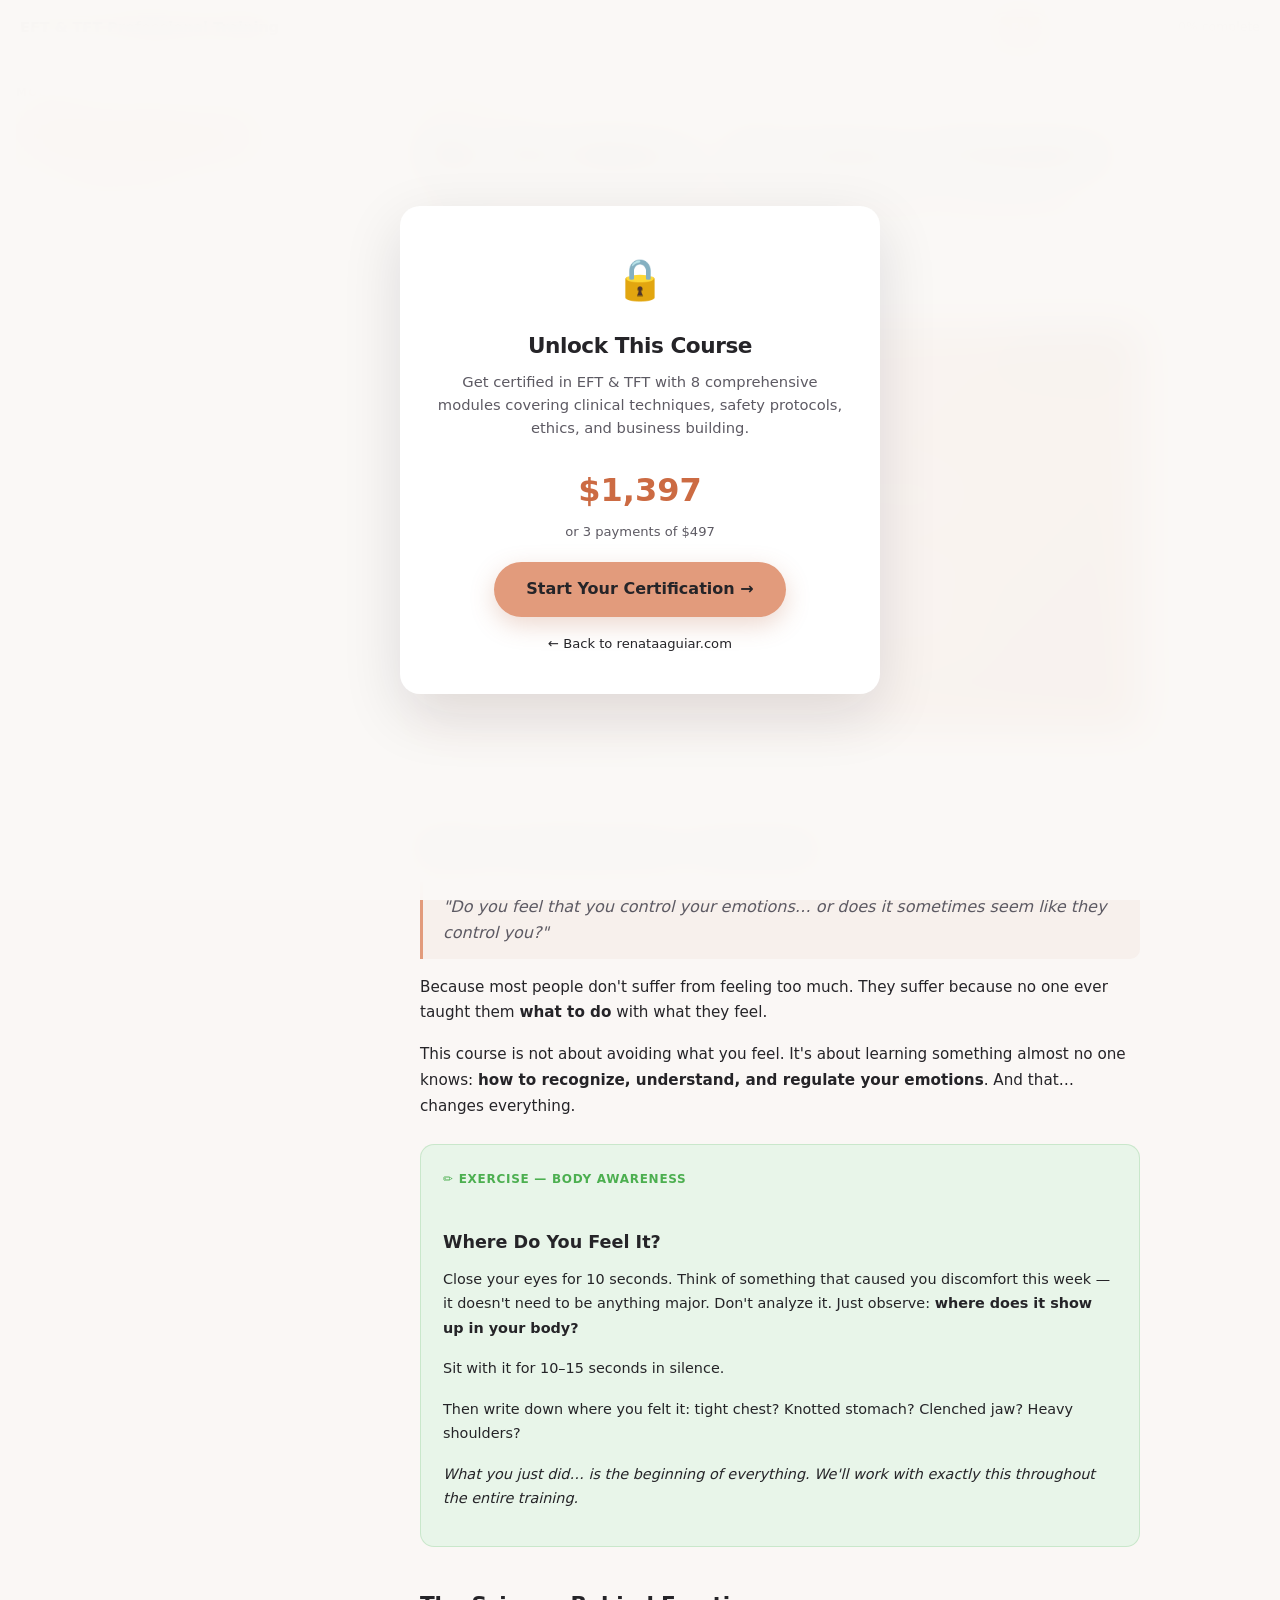
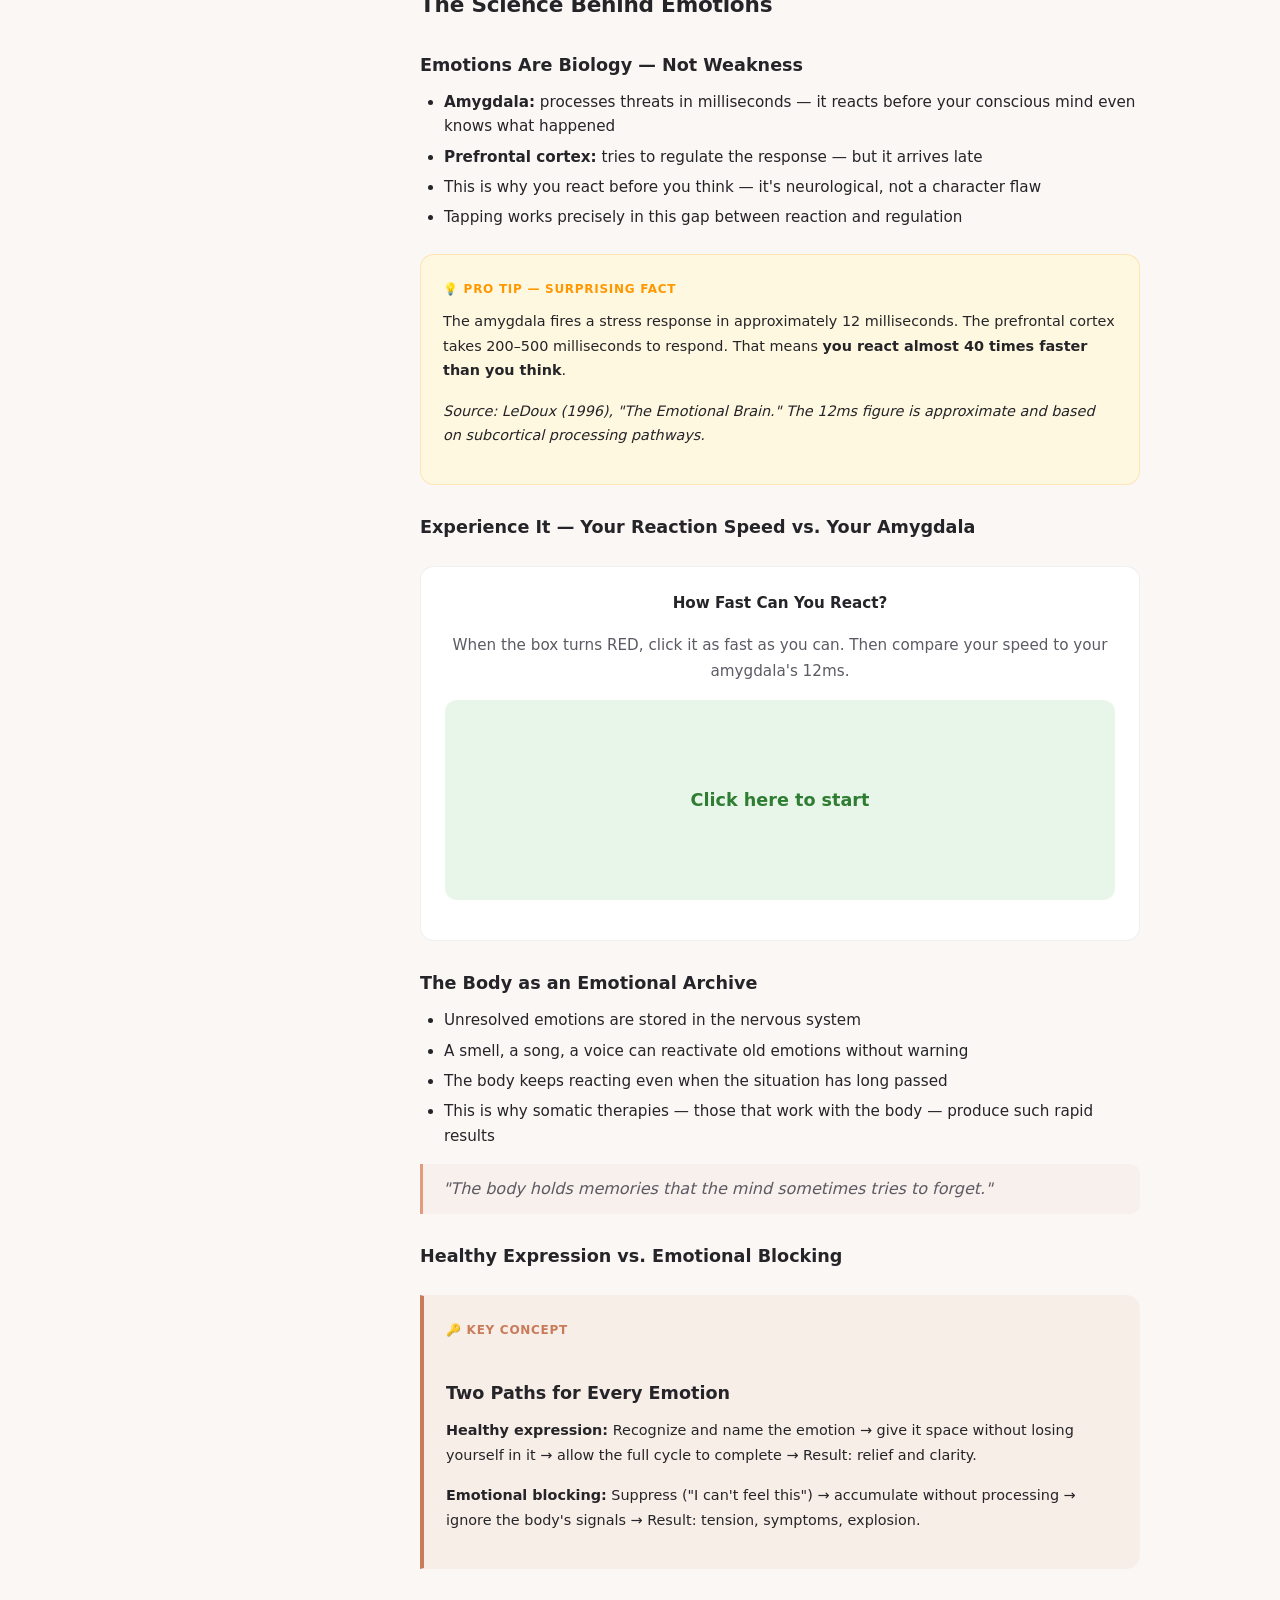
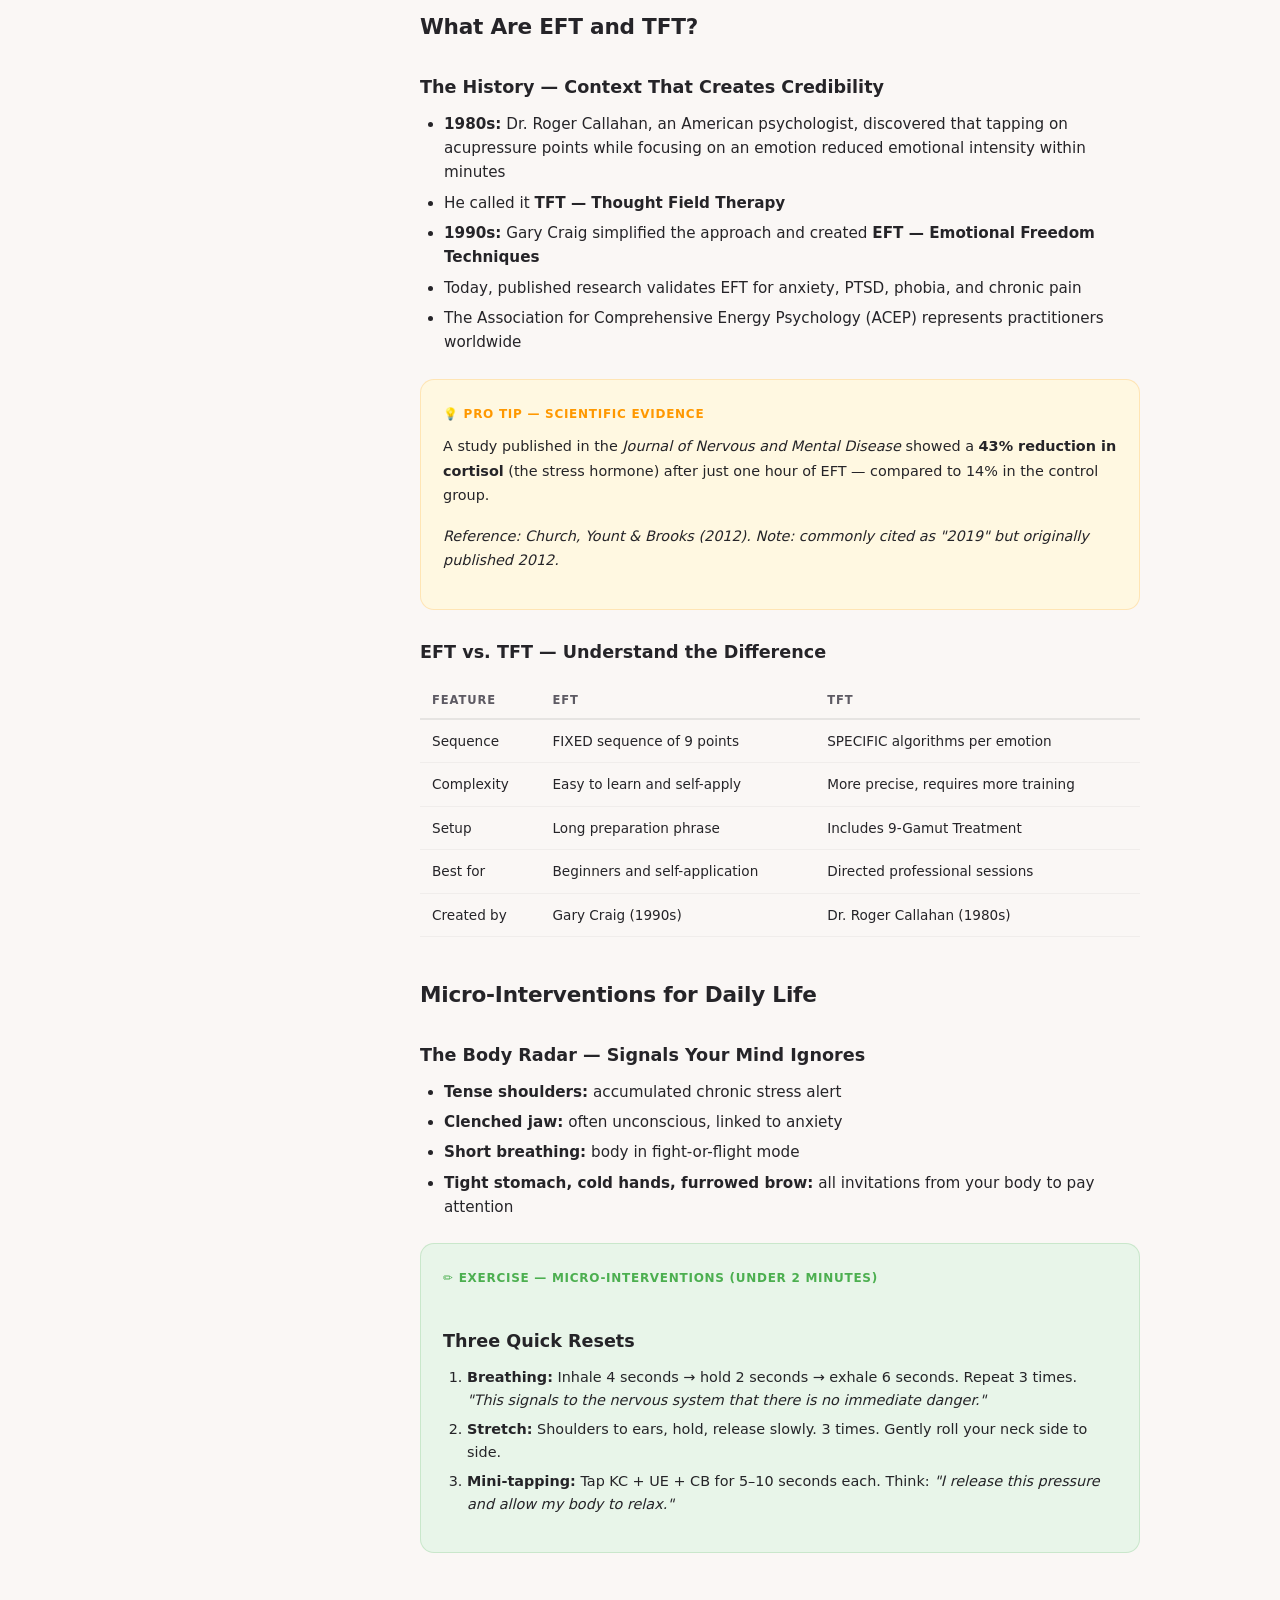
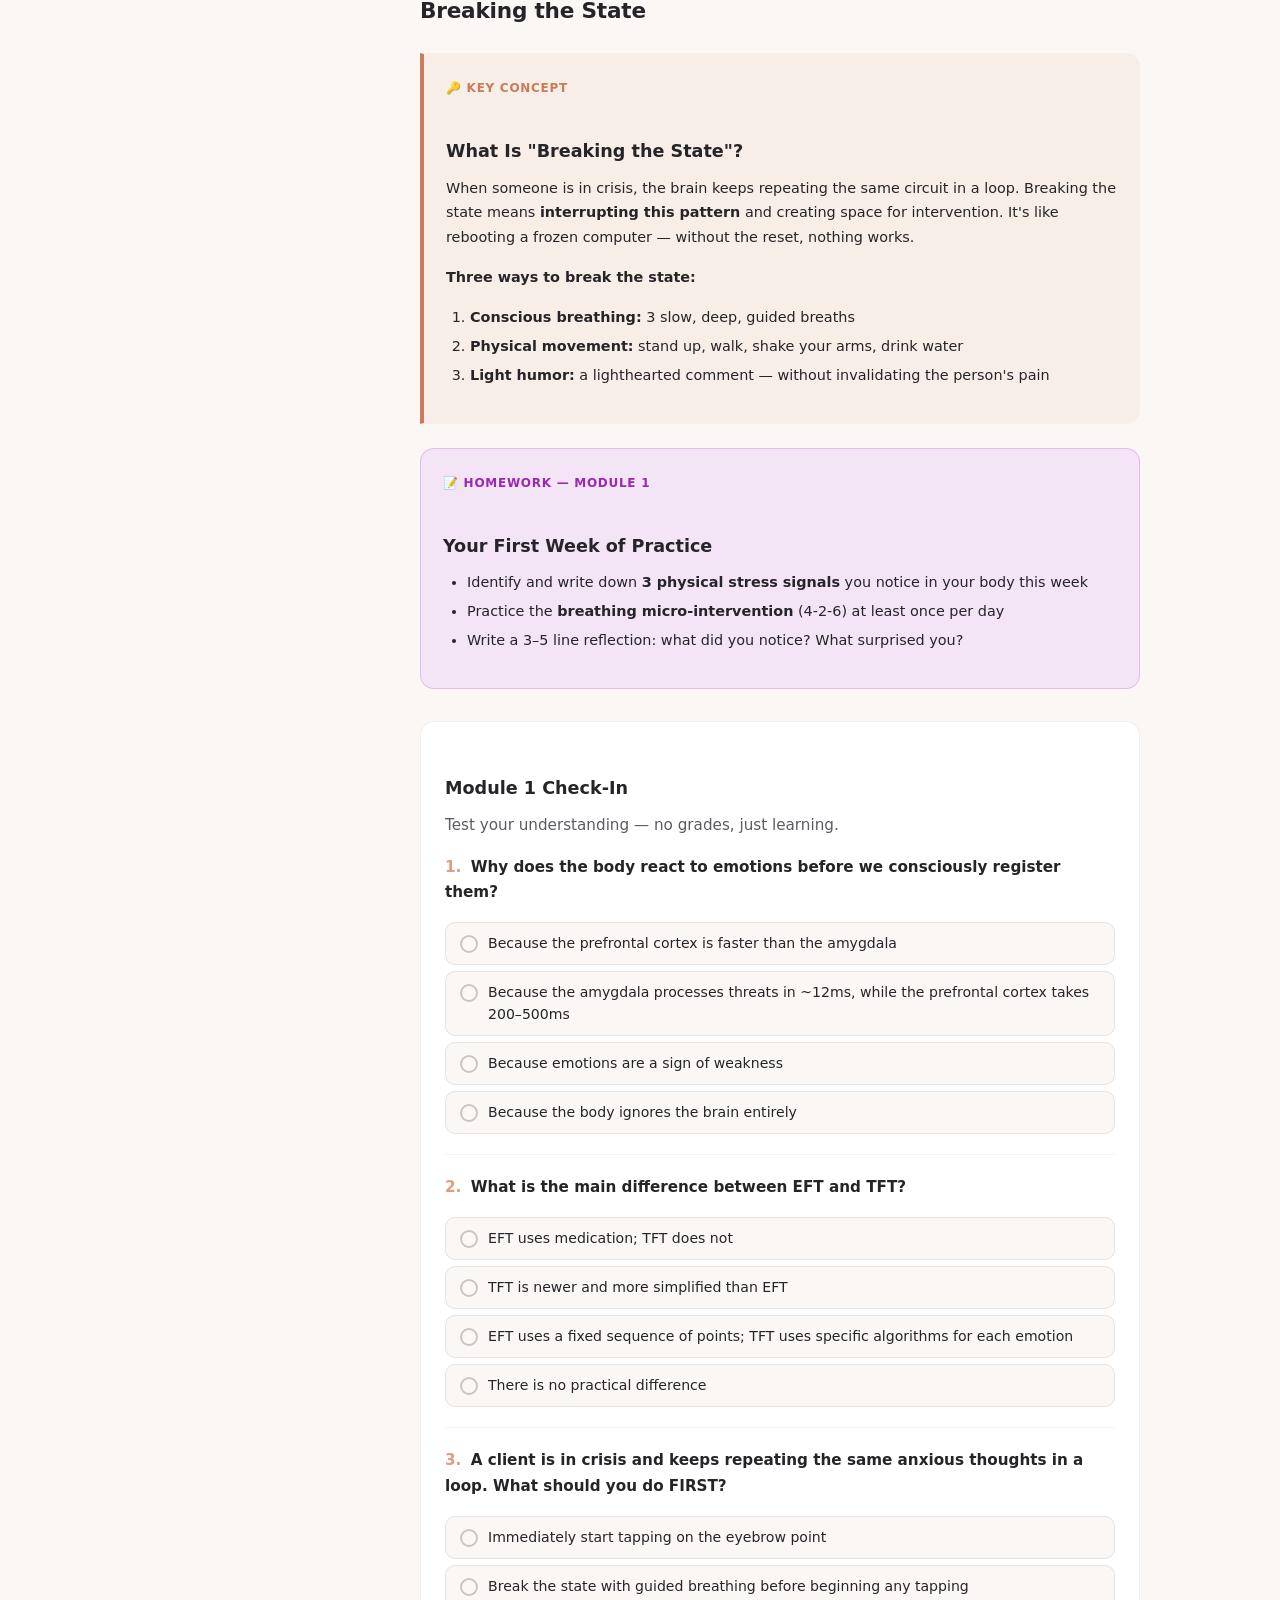
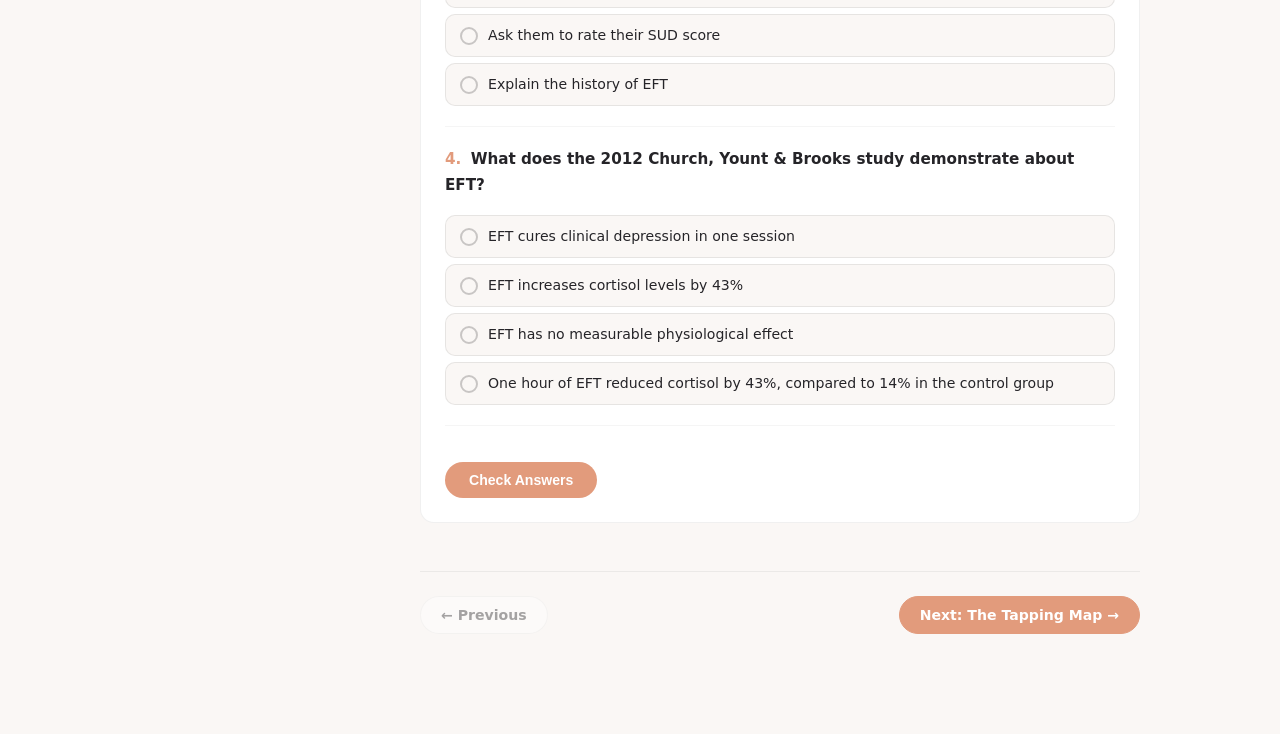
==== commit f9c35082: "Interactive elements, merged algorithm cards, Module 5, Rebirth lessons 1-4 Co-Authored-By: Claude O" ====
--- a/learn/eft-tft/index.html
+++ b/learn/eft-tft/index.html
@@ -16,6 +16,10 @@
         <span></span><span></span><span></span>
       </button>
       <div class="topbar-title">EFT &amp; TFT Professional Training</div>
+      <div class="lang-toggle">
+        <button class="lang-toggle-btn is-active" data-lang="en">EN</button>
+        <button class="lang-toggle-btn" data-lang="pt">PT</button>
+      </div>
       <div class="topbar-progress">
         <div class="topbar-progress-bar"><div class="topbar-progress-fill" style="width:0%"></div></div>
         <span class="topbar-progress-text">0% complete</span>
@@ -142,6 +146,15 @@
               <p><em>Source: LeDoux (1996), "The Emotional Brain." The 12ms figure is approximate and based on subcortical processing pathways.</em></p>
             </div>
 
+            <!-- Interactive: Reaction Speed Demo -->
+            <h3>Experience It — Your Reaction Speed vs. Your Amygdala</h3>
+            <div class="reaction-demo">
+              <p class="reaction-demo-title">How Fast Can You React?</p>
+              <p class="reaction-demo-desc">When the box turns RED, click it as fast as you can. Then compare your speed to your amygdala's 12ms.</p>
+              <div class="reaction-demo-area is-waiting">Click here to start</div>
+              <p class="reaction-demo-insight"></p>
+            </div>
+
             <h3>The Body as an Emotional Archive</h3>
             <ul>
               <li>Unresolved emotions are stored in the nervous system</li>
@@ -367,6 +380,54 @@
               </tbody>
             </table>
 
+            <!-- Interactive Tapping Diagram -->
+            <h3>Interactive Tapping Map — Click to Explore</h3>
+            <div class="tap-diagram">
+              <svg viewBox="0 0 300 420" xmlns="http://www.w3.org/2000/svg">
+                <!-- Simple head/body outline -->
+                <ellipse cx="150" cy="80" rx="55" ry="65" fill="none" stroke="#d4c4b8" stroke-width="2"/>
+                <line x1="150" y1="145" x2="150" y2="310" stroke="#d4c4b8" stroke-width="2"/>
+                <line x1="150" y1="180" x2="90" y2="250" stroke="#d4c4b8" stroke-width="2"/>
+                <line x1="150" y1="180" x2="210" y2="250" stroke="#d4c4b8" stroke-width="2"/>
+                <line x1="90" y1="250" x2="60" y2="330" stroke="#d4c4b8" stroke-width="2"/>
+                <line x1="210" y1="250" x2="240" y2="330" stroke="#d4c4b8" stroke-width="2"/>
+                <!-- Tapping points -->
+                <g class="tap-point" data-code="TH" data-name="Top of Head (TH)" data-location="Exact center of the crown" data-meridian="Convergence Point">
+                  <circle cx="150" cy="18" r="10"/><text x="150" y="18">TH</text>
+                </g>
+                <g class="tap-point" data-code="EB" data-name="Eyebrow (EB)" data-location="Inner edge of the eyebrow, near the bridge of the nose" data-meridian="Bladder Meridian">
+                  <circle cx="118" cy="58" r="10"/><text x="118" y="58">EB</text>
+                </g>
+                <g class="tap-point" data-code="SE" data-name="Side of Eye (SE)" data-location="Bone at the outer corner of the eye" data-meridian="Gallbladder Meridian">
+                  <circle cx="205" cy="68" r="10"/><text x="205" y="68">SE</text>
+                </g>
+                <g class="tap-point" data-code="UE" data-name="Under Eye (UE)" data-location="Bone directly under the eye, aligned with the pupil" data-meridian="Stomach Meridian">
+                  <circle cx="135" cy="92" r="10"/><text x="135" y="92">UE</text>
+                </g>
+                <g class="tap-point" data-code="UN" data-name="Under Nose (UN)" data-location="Between the nose and upper lip" data-meridian="Governing Vessel">
+                  <circle cx="150" cy="112" r="10"/><text x="150" y="112">UN</text>
+                </g>
+                <g class="tap-point" data-code="CH" data-name="Chin (CH)" data-location="Crease between lower lip and chin" data-meridian="Central Vessel">
+                  <circle cx="150" cy="132" r="10"/><text x="150" y="132">CH</text>
+                </g>
+                <g class="tap-point" data-code="CB" data-name="Collarbone (CB)" data-location="~2 cm below and to the side of the sternum notch" data-meridian="Kidney Meridian">
+                  <circle cx="120" cy="168" r="10"/><text x="120" y="168">CB</text>
+                </g>
+                <g class="tap-point" data-code="UA" data-name="Under Arm (UA)" data-location="~10 cm (4 inches) below the armpit" data-meridian="Spleen Meridian">
+                  <circle cx="95" cy="220" r="10"/><text x="95" y="220">UA</text>
+                </g>
+                <g class="tap-point" data-code="KC" data-name="Karate Chop (KC)" data-location="Side of the hand, between little finger base and wrist" data-meridian="Small Intestine Meridian">
+                  <circle cx="55" cy="340" r="10"/><text x="55" y="340">KC</text>
+                </g>
+              </svg>
+              <div class="tap-info">
+                <p class="tap-info-hint">👆 Click any point to see its details and tapping animation</p>
+                <p class="tap-info-name" style="display:none"></p>
+                <p class="tap-info-location" style="display:none"></p>
+                <p class="tap-info-meridian" style="display:none"></p>
+              </div>
+            </div>
+
             <div class="callout callout-key">
               <div class="callout-label">🔑 Key Concept — Correct Tapping Technique</div>
               <h3 class="callout-title">How to Tap</h3>
@@ -440,6 +501,71 @@
               </ul>
               <p><em>"If your emotion was at 9 and now it's at 6, real release has already happened. Tapping is cumulative — the more you practice, the faster the body responds."</em></p>
             </div>
+
+            <!-- Before / After Scenario -->
+            <h2>See the Difference — Right vs. Wrong</h2>
+            <div class="scenario">
+              <div class="scenario-tabs">
+                <button class="scenario-tab is-wrong is-active" data-panel="wrong">❌ Watch Sarah Get It Wrong</button>
+                <button class="scenario-tab is-right" data-panel="right">✓ Now Watch Her Get It Right</button>
+              </div>
+              <div class="scenario-panel is-wrong-panel is-active" data-panel="wrong">
+                <p class="scenario-name">Sarah's first session with a client</p>
+                <p>Sarah learned the tapping points yesterday. Today, she's working with her first practice client, Mark, who says he's feeling anxious about a work meeting.</p>
+                <ul>
+                  <li>Sarah skips the SUD measurement — she figures she'll just ask "do you feel better?" at the end</li>
+                  <li>Mark says: "It feels like a knot in my stomach." Sarah creates the reminder phrase: <strong>"This anxiety"</strong></li>
+                  <li>She taps through all 9 points in about 15 seconds — rushing, barely pausing at each point</li>
+                  <li>At the end, she asks: "Better?" Mark shrugs: "I guess?"</li>
+                </ul>
+                <div class="scenario-result">Result: No measurable change. Mark leaves unsure if it worked. Sarah doubts the technique.</div>
+              </div>
+              <div class="scenario-panel is-right-panel" data-panel="right">
+                <p class="scenario-name">Sarah does it right — same client, same issue</p>
+                <p>Sarah takes a breath, remembers her training, and starts over:</p>
+                <ul>
+                  <li>She asks Mark: "On a scale of 0–10, how intense is that feeling right now?" <strong>SUD: 7</strong></li>
+                  <li>Mark says: "It's like a knot in my stomach." Sarah uses his <strong>exact words</strong>: "this knot in my stomach"</li>
+                  <li>KC × 3: "Even though I have this knot in my stomach, I deeply and completely accept myself"</li>
+                  <li>She taps each point for <strong>5–7 taps</strong>, saying "this knot in my stomach" at each one — steady rhythm, ~1 tap per second</li>
+                  <li>Three deep breaths. Then: "What number are you at now?" <strong>SUD: 4</strong></li>
+                  <li>She does another round. Final SUD: <strong>2</strong>. Mark: "Wow, the knot is almost gone."</li>
+                </ul>
+                <div class="scenario-result">Result: SUD dropped from 7 to 2. Mark felt the shift. Sarah's confidence soars. Three differences made it work: measuring (SUD), using exact words, and proper tapping rhythm.</div>
+              </div>
+            </div>
+
+            <!-- Interactive Point Identification Quiz -->
+            <h2>Test Yourself — Can You Find the Point?</h2>
+            <div class="point-quiz" data-questions='[{"question":"Find the Karate Chop (KC) point — used for the setup phrase","answer":"KC","explanation":"The KC point is on the side of the hand, between the little finger base and wrist."},{"question":"Find the Under Eye (UE) point — associated with the Stomach meridian","answer":"UE","explanation":"UE is on the bone directly under the eye, aligned with the pupil."},{"question":"Find the Collarbone (CB) point — associated with the Kidney meridian","answer":"CB","explanation":"CB is about 2 cm below and to the side of the sternum notch."},{"question":"Find the Under Arm (UA) point — the one often mistakenly omitted from the anxiety algorithm","answer":"UA","explanation":"UA is about 10 cm (4 inches) below the armpit. Essential in the TFT anxiety algorithm!"},{"question":"Find the Top of Head (TH) point — the convergence point","answer":"TH","explanation":"TH is at the exact center of the crown of the head."}]'>
+              <p class="point-quiz-prompt">Ready?</p>
+              <p class="point-quiz-question">Click the diagram to identify each tapping point. Test how well you know the map!</p>
+              <button class="point-quiz-start" style="padding:8px 20px;border-radius:999px;border:none;background:var(--accent);color:#fff;font-weight:600;font-size:0.88rem;cursor:pointer;font-family:inherit">Start Point Quiz →</button>
+              <div class="tap-diagram">
+                <svg viewBox="0 0 300 420" xmlns="http://www.w3.org/2000/svg">
+                  <ellipse cx="150" cy="80" rx="55" ry="65" fill="none" stroke="#d4c4b8" stroke-width="2"/>
+                  <line x1="150" y1="145" x2="150" y2="310" stroke="#d4c4b8" stroke-width="2"/>
+                  <line x1="150" y1="180" x2="90" y2="250" stroke="#d4c4b8" stroke-width="2"/>
+                  <line x1="150" y1="180" x2="210" y2="250" stroke="#d4c4b8" stroke-width="2"/>
+                  <line x1="90" y1="250" x2="60" y2="330" stroke="#d4c4b8" stroke-width="2"/>
+                  <line x1="210" y1="250" x2="240" y2="330" stroke="#d4c4b8" stroke-width="2"/>
+                  <g class="tap-point" data-code="TH" data-name="Top of Head"><circle cx="150" cy="18" r="10"/><text x="150" y="18" fill="#fff" font-size="9" font-weight="700" text-anchor="middle" dominant-baseline="central">?</text></g>
+                  <g class="tap-point" data-code="EB" data-name="Eyebrow"><circle cx="118" cy="58" r="10"/><text x="118" y="58" fill="#fff" font-size="9" font-weight="700" text-anchor="middle" dominant-baseline="central">?</text></g>
+                  <g class="tap-point" data-code="SE" data-name="Side of Eye"><circle cx="205" cy="68" r="10"/><text x="205" y="68" fill="#fff" font-size="9" font-weight="700" text-anchor="middle" dominant-baseline="central">?</text></g>
+                  <g class="tap-point" data-code="UE" data-name="Under Eye"><circle cx="135" cy="92" r="10"/><text x="135" y="92" fill="#fff" font-size="9" font-weight="700" text-anchor="middle" dominant-baseline="central">?</text></g>
+                  <g class="tap-point" data-code="UN" data-name="Under Nose"><circle cx="150" cy="112" r="10"/><text x="150" y="112" fill="#fff" font-size="9" font-weight="700" text-anchor="middle" dominant-baseline="central">?</text></g>
+                  <g class="tap-point" data-code="CH" data-name="Chin"><circle cx="150" cy="132" r="10"/><text x="150" y="132" fill="#fff" font-size="9" font-weight="700" text-anchor="middle" dominant-baseline="central">?</text></g>
+                  <g class="tap-point" data-code="CB" data-name="Collarbone"><circle cx="120" cy="168" r="10"/><text x="120" y="168" fill="#fff" font-size="9" font-weight="700" text-anchor="middle" dominant-baseline="central">?</text></g>
+                  <g class="tap-point" data-code="UA" data-name="Under Arm"><circle cx="95" cy="220" r="10"/><text x="95" y="220" fill="#fff" font-size="9" font-weight="700" text-anchor="middle" dominant-baseline="central">?</text></g>
+                  <g class="tap-point" data-code="KC" data-name="Karate Chop"><circle cx="55" cy="340" r="10"/><text x="55" y="340" fill="#fff" font-size="9" font-weight="700" text-anchor="middle" dominant-baseline="central">?</text></g>
+                </svg>
+              </div>
+              <div class="point-quiz-feedback"></div>
+              <button class="point-quiz-next">Next Question →</button>
+              <div class="point-quiz-score"></div>
+            </div>
+
+            <hr>
 
             <div class="callout callout-homework">
               <div class="callout-label">📝 Homework — Module 2</div>
@@ -605,6 +731,22 @@
               <p>Always match the variation to what feels authentic for the person. If a phrase creates discomfort or resistance, it's working against you. The setup phrase should feel like a bridge, not a wall.</p>
             </div>
 
+            <!-- Interactive: Setup Phrase Builder -->
+            <h2>Build Your Own Setup Phrase</h2>
+            <div class="phrase-builder">
+              <p class="phrase-builder-title">Setup Phrase Builder</p>
+              <p class="phrase-builder-desc">Type what you (or your client) are feeling right now. Watch your personalized setup phrase appear instantly.</p>
+              <input class="phrase-builder-input" type="text" placeholder="e.g., knot in my stomach, fear of speaking up, tightness in my chest...">
+              <div class="phrase-builder-output">
+                <p class="phrase-builder-label">Your Setup Phrase</p>
+                <div class="phrase-builder-phrase"></div>
+                <p class="phrase-builder-label">Variations (if the original doesn't resonate)</p>
+                <div class="phrase-builder-variation"></div>
+                <div class="phrase-builder-variation"></div>
+                <div class="phrase-builder-variation"></div>
+              </div>
+            </div>
+
             <h2>The Reminder Phrase — The Most Common Mistake</h2>
             <div class="callout callout-key">
               <div class="callout-label">🔑 Key Concept — Reminder Phrase Rules</div>
@@ -762,13 +904,295 @@
               <p class="module-objective">Learn the specific TFT algorithms for anxiety, depression, anger, phobia, pain, and trauma. Master the 9-Gamut treatment and understand why it works.</p>
             </div>
 
-            <p><em>Full translated content with all 6 TFT algorithms, 9-Gamut treatment steps, Collarbone Breathing Procedure, floor-to-ceiling eye roll, and Ana case study — coming in next build pass.</em></p>
-
-            <div class="callout callout-key">
-              <div class="callout-label">🔑 Content Preview</div>
-              <p>This module covers: corrected TFT algorithms (verified against Callahan) for 6 conditions, the complete 9-Gamut treatment with all 9 steps, why eye movements and humming work (hemispheric processing), Collarbone Breathing Procedure for treatment resistance, Case Study: Ana (flight phobia, SUD 10).</p>
-            </div>
-
+            <!-- Video Placeholder -->
+            <div class="video-placeholder">
+              <span class="video-badge">Coming Soon</span>
+              <div class="video-play-icon"><svg viewBox="0 0 24 24"><polygon points="8,5 19,12 8,19"/></svg></div>
+              <div class="video-title">TFT Algorithms &amp; the 9-Gamut Treatment</div>
+              <div class="video-duration">~22 min</div>
+              <div class="video-outline">
+                <ul>
+                  <li>What makes TFT different: condition-specific algorithms</li>
+                  <li>All 6 algorithms demonstrated: anxiety, depression, anger, phobia, pain, trauma</li>
+                  <li>The 9-Gamut Treatment — all 9 steps explained and practiced</li>
+                  <li>Collarbone Breathing Procedure for treatment resistance</li>
+                  <li>Floor-to-ceiling eye roll for consolidation</li>
+                  <li>Case Study: Ana — flight phobia</li>
+                </ul>
+              </div>
+            </div>
+            <details class="video-prompt">
+              <summary>AI Video Generation Prompt</summary>
+              <div class="video-prompt-content">
+                <p><strong>Scene:</strong> Same warm studio. Renata standing for demonstrations, seated for explanations. Close-up inserts for hand positions (Gamut Point, finger points). Algorithm cards shown as on-screen graphics during each demonstration.</p>
+                <p><strong>Speaker:</strong> Renata — precise and methodical in this module. The tone shifts between "expert instructor" (algorithms) and "caring mentor" (safety warnings, case study).</p>
+                <p><strong>Script outline (22 min):</strong></p>
+                <ul>
+                  <li>(0:00–2:00) Opening question: "Who remembers the practical difference between EFT and TFT?" Let 2–3 people answer. Then: "TFT goes further — it has specific algorithms. It's like having a different recipe for each type of emotion. Let me show you the main ones."</li>
+                  <li>(2:00–10:00) Present all 6 algorithms one by one. For each: name, point sequence, note, and live demonstration on-body. Show algorithm card graphic. Emphasize the corrected anxiety algorithm (includes UA point). Pause for SUD checkpoint after each algorithm demonstration.</li>
+                  <li>(10:00–14:00) 9-Gamut Treatment: demonstrate all 9 steps while tapping the Gamut Point continuously. Explain why it works — eye movements activate different hemispheres, humming/counting alternate emotional and rational processing. "It's counterintuitive — but that's exactly why it's so impressive in practice."</li>
+                  <li>(14:00–16:00) Collarbone Breathing Procedure: full demonstration. Explain when to use it (treatment resistance, SUD stuck). This is the "when nothing else works" tool.</li>
+                  <li>(16:00–17:30) Floor-to-ceiling eye roll: demonstrate. Explain as consolidation/closing technique to lock in gains at end of session.</li>
+                  <li>(17:30–20:00) Ana case study. Present situation first, ask viewer to choose technique and phrase. Then reveal solution.</li>
+                  <li>(20:00–22:00) Safety warning about trauma algorithm. Homework assignment. Tease next module: the emotional cycle and tuning.</li>
+                </ul>
+                <p><strong>Visual aids:</strong> Algorithm cards as on-screen graphics (color-coded by condition). Close-up of Gamut Point location. 9-Gamut steps numbered on screen. Animated eye movement directions for steps 3–6.</p>
+                <p><strong>Tone:</strong> Precise, methodical, confident. This module is technical — treat it like a master class. But warm up for the case study and safety warning.</p>
+              </div>
+            </details>
+
+            <h2>The Power of Precision — Why TFT Uses Algorithms</h2>
+            <blockquote>"Does anyone remember the practical difference between EFT and TFT?"</blockquote>
+            <p>EFT uses one universal tapping sequence for everything. TFT goes further — it has <strong>specific algorithms for each emotional condition</strong>. Think of it like this: EFT is a Swiss Army knife. TFT is a full surgical toolkit — each instrument designed for a specific job.</p>
+            <p>The algorithms below are the core of TFT practice. Each one specifies which points to tap, in what order, and how many times — followed by the 9-Gamut Treatment for neurological processing.</p>
+
+            <div class="callout callout-tip">
+              <div class="callout-label">💡 Pro Tip — SUD Checkpoints</div>
+              <p>In TFT, always <strong>measure SUD after each treatment sequence</strong> and before deciding next steps. The algorithm isn't a one-shot procedure — it's a cycle: tap the sequence, check SUD, repeat if needed, then proceed to 9-Gamut when SUD begins dropping.</p>
+            </div>
+
+            <!-- Interactive: Algorithm Reference (chips that expand) -->
+            <h2>The 6 Core TFT Algorithms</h2>
+            <p>Each emotion has its own tapping sequence. Click any condition to see the full protocol.</p>
+            <div class="algo-selector">
+              <div class="algo-selector-options">
+                <button class="algo-selector-btn" data-algo="anxiety">😰 Anxiety</button>
+                <button class="algo-selector-btn" data-algo="depression">😔 Depression</button>
+                <button class="algo-selector-btn" data-algo="anger">😤 Anger</button>
+                <button class="algo-selector-btn" data-algo="phobia">😱 Phobia</button>
+                <button class="algo-selector-btn" data-algo="pain">🤕 Pain</button>
+                <button class="algo-selector-btn" data-algo="trauma">💔 Trauma</button>
+              </div>
+
+              <div class="algo-selector-result" data-algo-panel="anxiety">
+                <h4>Anxiety Algorithm</h4>
+                <div class="algo-selector-sequence">UE × 5 → UA × 5 → CB × 5 &nbsp;+&nbsp; 9-Gamut &nbsp;+&nbsp; Repeat UE → UA → CB</div>
+                <p>The most commonly used algorithm in daily practice. Results are typically rapid. <strong>The under-arm (UA) point is essential</strong> — it is part of Callahan's published anxiety protocol and should not be omitted.</p>
+                <p class="algo-selector-note">SUD checkpoint: measure after the first sequence, before the 9-Gamut. If SUD has not dropped at all, consider Psychological Reversal correction (KC tapping) before repeating.</p>
+              </div>
+
+              <div class="algo-selector-result" data-algo-panel="depression">
+                <h4>Depression Algorithm</h4>
+                <div class="algo-selector-sequence">Gamut × 30 → CB × 5 &nbsp;+&nbsp; 9-Gamut</div>
+                <p>If there is no result after 3 rounds, use Psychological Reversal (PR) correction before continuing. Depression often involves deeper PR patterns.</p>
+                <p class="algo-selector-note">Extended Gamut tapping (30 repetitions) is an adapted protocol. Practitioners should cross-reference with Callahan's published sources.</p>
+              </div>
+
+              <div class="algo-selector-result" data-algo-panel="anger">
+                <h4>Anger Algorithm</h4>
+                <div class="algo-selector-sequence">Little Finger × 5 → CB × 5 &nbsp;+&nbsp; 9-Gamut</div>
+                <p>The effect is frequently immediate — this makes it an excellent algorithm for live demonstration. The little finger point is specifically associated with anger in TFT meridian mapping.</p>
+              </div>
+
+              <div class="algo-selector-result" data-algo-panel="phobia">
+                <h4>Phobia Algorithm</h4>
+                <div class="algo-selector-sequence">EB → UE → UA → CB &nbsp;+&nbsp; 9-Gamut &nbsp;+&nbsp; Repeat</div>
+                <p>Repeat across sessions. Strong phobias may require multiple sessions — each one reduces the SUD faster than the last. Tapping is cumulative.</p>
+              </div>
+
+              <div class="algo-selector-result" data-algo-panel="pain">
+                <h4>Physical Pain Algorithm</h4>
+                <div class="algo-selector-sequence">Gamut × 50 → CB × 5 &nbsp;+&nbsp; 9-Gamut</div>
+                <p>This alleviates the <em>intensity</em> of pain — it does not cure the underlying condition. <strong>Always communicate this clearly to the client.</strong></p>
+                <p class="algo-selector-note">Extended Gamut tapping (50 repetitions) is an adapted variation. Always verify the medical context and work within your scope of practice.</p>
+              </div>
+
+              <div class="algo-selector-result" data-algo-panel="trauma">
+                <h4>Trauma Algorithm</h4>
+                <div class="algo-selector-sequence">EB → UE → UA → CB &nbsp;+&nbsp; 9-Gamut &nbsp;+&nbsp; Repeat</div>
+                <p>Intense material may surface during this protocol. Requires practitioner preparation, grounding skills, and a safety plan. <strong>Never use in a first session.</strong></p>
+                <p class="algo-selector-note">⚠️ See the safety warning below before using this algorithm with any client.</p>
+              </div>
+            </div>
+
+            <div class="callout callout-warning">
+              <div class="callout-label">⚠️ Warning — Trauma Algorithm Safety</div>
+              <h3 class="callout-title">Handle With Care</h3>
+              <p>The trauma algorithm can bring up <strong>intense, unexpected emotional material</strong>. Before using this algorithm with a client:</p>
+              <ul>
+                <li>Ensure you have practiced <strong>grounding techniques</strong> (covered in Module 6)</li>
+                <li>Have an <strong>abreaction management plan</strong> ready before you begin</li>
+                <li>Know the signs of <strong>dissociation</strong> (glazed eyes, flat affect, sudden inappropriate calm, loss of time orientation)</li>
+                <li>Never use this algorithm in a first session or with a client you don't yet have rapport with</li>
+                <li>Always have a <strong>safe closing protocol</strong> — never end a session with a client still activated</li>
+              </ul>
+              <p><em>If you are not yet trained in trauma containment (Module 6), practice the other algorithms first. The trauma algorithm requires the most preparation of any TFT protocol.</em></p>
+            </div>
+
+            <h2>The 9-Gamut Treatment — All 9 Steps</h2>
+            <p>The 9-Gamut is the neurological processing engine of TFT. While <strong>tapping continuously on the Gamut Point</strong> (back of the hand, between the ring and little finger knuckles), perform each of these 9 steps in order:</p>
+            <ol>
+              <li><strong>Close your eyes</strong></li>
+              <li><strong>Open your eyes</strong></li>
+              <li><strong>Look down and to the left</strong> (hard), then return to center</li>
+              <li><strong>Look down and to the right</strong> (hard), then return to center</li>
+              <li><strong>Roll your eyes in a full circle</strong> in one direction</li>
+              <li><strong>Roll your eyes in a full circle</strong> in the opposite direction</li>
+              <li><strong>Hum a tune</strong> for about 5 seconds (e.g., "Happy Birthday")</li>
+              <li><strong>Count out loud from 1 to 5</strong></li>
+              <li><strong>Hum the tune again</strong> for about 5 seconds</li>
+            </ol>
+
+            <div class="callout callout-key">
+              <div class="callout-label">🔑 Key Concept — Why the 9-Gamut Works</div>
+              <h3 class="callout-title">Hemispheric Processing</h3>
+              <p>The 9-Gamut Treatment works because it engages different types of brain processing simultaneously:</p>
+              <ul>
+                <li><strong>Eye movements</strong> activate different hemispheres of the brain — similar to the mechanism behind EMDR</li>
+                <li><strong>Humming a tune</strong> engages the right hemisphere (creative, emotional processing)</li>
+                <li><strong>Counting out loud</strong> engages the left hemisphere (logical, sequential processing)</li>
+                <li>Alternating between these modalities helps <strong>"undo" the incomplete processing</strong> that keeps the emotion stuck</li>
+              </ul>
+              <p><em>It's counterintuitive — and that's exactly why it's so impressive in practice. Clients often find it strange at first, but the results speak for themselves.</em></p>
+            </div>
+
+            <div class="callout callout-exercise">
+              <div class="callout-label">✏️ Exercise — Practice the 9-Gamut</div>
+              <h3 class="callout-title">Do It Now — All 9 Steps</h3>
+              <p>Find the Gamut Point on the back of your hand (groove between ring and little finger knuckles). Start tapping it continuously and work through all 9 steps above. Don't rush — take about 3–5 seconds on each step.</p>
+              <p><em>Notice how the eye movements and humming/counting create a distinct shift in how you feel. Even without targeting a specific emotion, you may notice a change in your state. This is the neurological processing at work.</em></p>
+            </div>
+
+            <h2>Collarbone Breathing Procedure</h2>
+            <p>The Collarbone Breathing Procedure is a TFT correction technique used when <strong>treatment is not working</strong> — when SUD remains stuck despite correct algorithm application. It addresses energy disorganization that can block treatment effectiveness.</p>
+
+            <div class="callout callout-key">
+              <div class="callout-label">🔑 Key Concept — Collarbone Breathing</div>
+              <h3 class="callout-title">When Nothing Else Works</h3>
+              <p>This procedure involves a specific sequence of breathing patterns while touching the collarbone points:</p>
+              <ol>
+                <li>Place two fingers of one hand on the <strong>collarbone point (CB)</strong></li>
+                <li>With the other hand, tap the <strong>Gamut Point</strong> continuously while performing each breathing step (5 taps per step):</li>
+              </ol>
+              <ul>
+                <li>Breathe in fully and hold — tap 5 times</li>
+                <li>Breathe out halfway and hold — tap 5 times</li>
+                <li>Breathe out fully and hold — tap 5 times</li>
+                <li>Breathe in halfway and hold — tap 5 times</li>
+                <li>Breathe normally — tap 5 times</li>
+              </ul>
+              <p>Repeat with the fingers moved to the <strong>other collarbone point</strong>, then repeat the entire procedure using the <strong>knuckles</strong> instead of fingertips on each collarbone point.</p>
+              <p><em>This corrects what Callahan called "energy disorganization" — a state where the body's energy system is too disrupted for standard algorithms to work. Think of it as recalibrating the system before running the program again.</em></p>
+            </div>
+
+            <h2>Floor-to-Ceiling Eye Roll</h2>
+            <p>The floor-to-ceiling eye roll is a TFT <strong>consolidation technique</strong> used at the end of a successful treatment to lock in the gains. Use it when SUD has already dropped to 2 or below.</p>
+
+            <div class="callout callout-key">
+              <div class="callout-label">🔑 Key Concept — Consolidation</div>
+              <h3 class="callout-title">Lock In the Gains</h3>
+              <ol>
+                <li>Tap the <strong>Gamut Point</strong> continuously</li>
+                <li>Start with your eyes looking <strong>down at the floor</strong></li>
+                <li>Slowly — over about 6–7 seconds — raise your gaze from the floor all the way up to the ceiling, keeping your head level</li>
+                <li>Continue tapping throughout the entire eye movement</li>
+              </ol>
+              <p>This simple procedure often drops the final SUD point (e.g., from 2 to 1, or from 1 to 0). Use it as your closing move after a successful algorithm sequence.</p>
+            </div>
+
+            <div class="callout callout-case">
+              <div class="callout-label">🎭 Case Study — Read Before Continuing</div>
+              <h3 class="callout-title">Ana, 42 — Flight Phobia</h3>
+              <p><strong>Situation:</strong> Ana, 42, experiences panic at the sight of any airplane image. <strong>SUD: 10.</strong> A lifelong dream of travel has been postponed for years because of this fear. She wants to resolve it, but is afraid that "nothing will work for her."</p>
+              <p><strong>Your turn:</strong> EFT or TFT? Which algorithm? What would you say before beginning? What would be your KC phrase?</p>
+              <p><em>Think through your answer before scrolling down to see the solution.</em></p>
+            </div>
+
+            <div class="callout callout-case">
+              <div class="callout-label">🎭 Case Study — Solution Revealed</div>
+              <h3 class="callout-title">Ana — Technical Solution</h3>
+              <ol>
+                <li><strong>Technique:</strong> TFT — Phobia Algorithm: EB → UE → UA → CB + 9-Gamut + Repeat</li>
+                <li><strong>KC setup:</strong> "Even though I have this fear of flying, I deeply and completely accept myself"</li>
+                <li><strong>Normalize first:</strong> "Phobias respond very well to TFT — let's work through this together." This addresses her belief that nothing will work for her.</li>
+                <li><strong>SUD checkpoint:</strong> Measure after each round. Multiple sessions may be necessary — each one reduces SUD faster than the last.</li>
+                <li><strong>If SUD gets stuck:</strong> Apply Collarbone Breathing Procedure, then repeat the algorithm.</li>
+                <li><strong>When SUD reaches 2 or below:</strong> Use floor-to-ceiling eye roll to consolidate.</li>
+              </ol>
+              <p><em>Notice: with a SUD of 10 and a lifelong phobia, this will likely require multiple sessions. Set that expectation up front. But also note — each session typically shows measurable progress, which builds the client's confidence in the process.</em></p>
+            </div>
+
+            <div class="callout callout-homework">
+              <div class="callout-label">📝 Homework — Module 4</div>
+              <h3 class="callout-title">Practicing the Algorithms</h3>
+              <ul>
+                <li>Do <strong>3 complete self-application sessions</strong> — record SUD before/after in each one</li>
+                <li>Apply on <strong>at least 1 other person</strong> — family member, friend, or colleague</li>
+                <li>Write a reflection: <strong>what worked, where you got stuck, how it felt to lead the session</strong></li>
+                <li>Research and bring <strong>3 points about "Psychological Reversal" in TFT</strong> — what is it, how do you recognize it, and how do you correct it?</li>
+              </ul>
+            </div>
+
+            <!-- Quiz -->
+            <div class="quiz-section">
+              <h3 class="quiz-title">Module 4 Check-In</h3>
+              <p class="quiz-subtitle">Test your understanding — no grades, just learning.</p>
+
+              <div class="quiz-question" data-correct="b">
+                <p class="quiz-q-text"><span class="quiz-q-number">1.</span> A client presents with intense anxiety before a job interview. You decide to use the TFT anxiety algorithm. Which sequence is correct?</p>
+                <div class="quiz-options">
+                  <div class="quiz-option" data-value="a"><span class="quiz-radio"></span> EB → UE → CB + 9-Gamut (no under-arm point)</div>
+                  <div class="quiz-option" data-value="b"><span class="quiz-radio"></span> UE → UA → CB + 9-Gamut, then repeat UE → UA → CB</div>
+                  <div class="quiz-option" data-value="c"><span class="quiz-radio"></span> Gamut × 30 → CB × 5 + 9-Gamut</div>
+                  <div class="quiz-option" data-value="d"><span class="quiz-radio"></span> Little Finger × 5 → CB × 5 + 9-Gamut</div>
+                </div>
+                <div class="quiz-feedback is-correct-answer">Correct! The anxiety algorithm includes the under-arm (UA) point — UE → UA → CB, followed by the 9-Gamut, then repeat the tapping sequence. Omitting UA is a common error.</div>
+                <div class="quiz-feedback is-incorrect-answer">The correct anxiety algorithm is UE → UA → CB + 9-Gamut + repeat. The under-arm (UA) point is essential and should not be omitted. Option C is the depression algorithm; option D is the anger algorithm.</div>
+              </div>
+
+              <div class="quiz-question" data-correct="c">
+                <p class="quiz-q-text"><span class="quiz-q-number">2.</span> During the 9-Gamut Treatment, why do you alternate between humming a tune and counting to 5?</p>
+                <div class="quiz-options">
+                  <div class="quiz-option" data-value="a"><span class="quiz-radio"></span> To distract the client from their emotions</div>
+                  <div class="quiz-option" data-value="b"><span class="quiz-radio"></span> To test whether the client can follow instructions</div>
+                  <div class="quiz-option" data-value="c"><span class="quiz-radio"></span> Humming engages the right hemisphere (emotional); counting engages the left (logical) — alternating helps process stuck emotions</div>
+                  <div class="quiz-option" data-value="d"><span class="quiz-radio"></span> It has no specific purpose — it's just tradition</div>
+                </div>
+                <div class="quiz-feedback is-correct-answer">Correct! The alternation between creative/emotional processing (humming) and logical/sequential processing (counting) helps "undo" the incomplete processing that keeps emotions stuck.</div>
+                <div class="quiz-feedback is-incorrect-answer">The 9-Gamut works through hemispheric engagement: humming activates right-brain emotional processing, while counting activates left-brain logical processing. This alternation helps resolve the stuck emotional pattern.</div>
+              </div>
+
+              <div class="quiz-question" data-correct="a">
+                <p class="quiz-q-text"><span class="quiz-q-number">3.</span> You've run 3 rounds of the correct algorithm, but the client's SUD won't budge from 7. What should you try?</p>
+                <div class="quiz-options">
+                  <div class="quiz-option" data-value="a"><span class="quiz-radio"></span> Apply the Collarbone Breathing Procedure to correct possible energy disorganization, then retry</div>
+                  <div class="quiz-option" data-value="b"><span class="quiz-radio"></span> Switch to a completely different issue</div>
+                  <div class="quiz-option" data-value="c"><span class="quiz-radio"></span> Tell the client TFT doesn't work for them</div>
+                  <div class="quiz-option" data-value="d"><span class="quiz-radio"></span> Repeat the same algorithm 10 more times</div>
+                </div>
+                <div class="quiz-feedback is-correct-answer">Correct! When SUD is stuck despite correct application, the Collarbone Breathing Procedure addresses energy disorganization that may be blocking treatment. It recalibrates the system before you retry.</div>
+                <div class="quiz-feedback is-incorrect-answer">A stuck SUD usually indicates treatment resistance, not technique failure. The Collarbone Breathing Procedure is specifically designed for this situation — it corrects energy disorganization so the algorithm can work.</div>
+              </div>
+
+              <div class="quiz-question" data-correct="d">
+                <p class="quiz-q-text"><span class="quiz-q-number">4.</span> After successful treatment, Ana's phobia SUD has dropped from 10 to 2. What is the appropriate closing technique?</p>
+                <div class="quiz-options">
+                  <div class="quiz-option" data-value="a"><span class="quiz-radio"></span> Run the full 9-Gamut again</div>
+                  <div class="quiz-option" data-value="b"><span class="quiz-radio"></span> Switch to the trauma algorithm</div>
+                  <div class="quiz-option" data-value="c"><span class="quiz-radio"></span> End immediately — SUD 2 is good enough</div>
+                  <div class="quiz-option" data-value="d"><span class="quiz-radio"></span> Use the floor-to-ceiling eye roll to consolidate and potentially bring SUD to 1 or 0</div>
+                </div>
+                <div class="quiz-feedback is-correct-answer">Correct! The floor-to-ceiling eye roll is the TFT consolidation technique. When SUD is at 2 or below, this simple procedure often drops the final point and locks in the treatment gains.</div>
+                <div class="quiz-feedback is-incorrect-answer">When SUD has reached 2 or below, the floor-to-ceiling eye roll is the appropriate closing move. It consolidates the gains and often drops the final SUD point. It's a simple but important finishing technique.</div>
+              </div>
+
+              <div class="quiz-question" data-correct="b">
+                <p class="quiz-q-text"><span class="quiz-q-number">5.</span> A new practitioner wants to use the trauma algorithm with a client in their first session together. What is the best guidance?</p>
+                <div class="quiz-options">
+                  <div class="quiz-option" data-value="a"><span class="quiz-radio"></span> Go ahead — all TFT algorithms are equally safe</div>
+                  <div class="quiz-option" data-value="b"><span class="quiz-radio"></span> Do not use it in a first session — build rapport first, ensure grounding skills are in place, and have an abreaction management plan ready</div>
+                  <div class="quiz-option" data-value="c"><span class="quiz-radio"></span> Only use it if the client specifically requests it</div>
+                  <div class="quiz-option" data-value="d"><span class="quiz-radio"></span> Use it but skip the 9-Gamut to keep things simpler</div>
+                </div>
+                <div class="quiz-feedback is-correct-answer">Correct! The trauma algorithm can surface intense, unexpected material. It requires established rapport, grounding skills, a safety plan, and abreaction management readiness. Never use it in a first session.</div>
+                <div class="quiz-feedback is-incorrect-answer">The trauma algorithm is the highest-risk TFT protocol. It can bring up intense material without warning. Prerequisites: established rapport, grounding skills (Module 6), abreaction management plan, and a safe closing protocol. First sessions should use lower-risk algorithms.</div>
+              </div>
+
+              <button class="quiz-submit">Check Answers</button>
+              <div class="quiz-score"></div>
+            </div>
+
+            <!-- Module Navigation -->
             <div class="module-nav">
               <button class="module-nav-btn" data-nav="prev">← Previous</button>
               <button class="module-nav-btn is-primary" data-nav="next">Next: Emotional Cycle &amp; Tuning →</button>
@@ -785,11 +1209,415 @@
               <p class="module-objective">Understand the 6-stage emotional cycle, master tuning (maintaining emotional contact during tapping), and learn the three gentle trauma techniques essential for safe practice.</p>
             </div>
 
-            <p><em>Full translated content with 6-stage emotional cycle diagram, tuning technique, Movie Technique, Tell the Story, Tearless Trauma, aspects, Generalization Effect, Personal Peace Procedure, Chasing the Pain, and Mariana case study — coming in next build pass.</em></p>
-
-            <div class="callout callout-key">
-              <div class="callout-label">🔑 Content Preview</div>
-              <p>This module covers: the 6-stage emotional cycle (trigger → automatic thought → emotion → physical symptom → behavior → consequence/reinforcement), tuning technique for maintaining emotional contact, the gentle trauma triad (Movie Technique, Tell the Story, Tearless Trauma), aspects and the Generalization Effect, Personal Peace Procedure, Chasing the Pain, Case Study: Mariana (crying loop).</p>
+            <!-- Video Placeholder -->
+            <div class="video-placeholder">
+              <span class="video-badge">Coming Soon</span>
+              <div class="video-play-icon"><svg viewBox="0 0 24 24"><polygon points="8,5 19,12 8,19"/></svg></div>
+              <div class="video-title">The Emotional Cycle, Tuning &amp; Gentle Techniques</div>
+              <div class="video-duration">~25 min</div>
+              <div class="video-outline">
+                <ul>
+                  <li>The 6-stage emotional cycle — how emotions build and reinforce themselves</li>
+                  <li>Tuning: why emotional contact during tapping is everything</li>
+                  <li>The gentle trauma triad: Movie Technique, Tell the Story, Tearless Trauma</li>
+                  <li>Aspects, Generalization Effect, and Personal Peace Procedure</li>
+                  <li>Chasing the Pain — following sensations as they shift</li>
+                  <li>Case Study: Mariana — the crying loop</li>
+                </ul>
+              </div>
+            </div>
+            <details class="video-prompt">
+              <summary>AI Video Generation Prompt</summary>
+              <div class="video-prompt-content">
+                <p><strong>Scene:</strong> Same warm studio. Renata seated for most of this module — the tone is contemplative and intimate. Whiteboard or on-screen graphic for the 6-stage cycle diagram. Standing for the technique demonstrations.</p>
+                <p><strong>Speaker:</strong> Renata — her warmest, most reflective delivery in the course. This module is about sensitivity, attunement, and gentleness. Voice should be slower, more spacious.</p>
+                <p><strong>Script outline (25 min):</strong></p>
+                <ul>
+                  <li>(0:00–2:00) Opening: "Today we slow down. We've learned the points, the algorithms, the sequences. Now we learn something harder — how to truly be present with what someone feels." Frame this module as the bridge between technique and artistry.</li>
+                  <li>(2:00–6:00) The 6-stage emotional cycle. Draw or reveal each stage on screen: trigger → automatic thought → emotion → physical symptom → behavior → consequence/reinforcement. Give a concrete example (road rage scenario). Explain how the cycle self-reinforces.</li>
+                  <li>(6:00–10:00) Tuning technique. Explain what tuning is — maintaining emotional contact with the issue while tapping. Demonstrate the difference between "tuned" and "intellectualizing." Show how to guide a client back to the feeling when they drift into analysis.</li>
+                  <li>(10:00–17:00) The three gentle techniques, demonstrated one by one: Movie Technique (watch the memory, pause when intensity rises, tap at pause points), Tell the Story (narrate aloud, practitioner watches for spikes), Tearless Trauma (guess the SUD without fully activating the memory).</li>
+                  <li>(17:00–19:00) Aspects — visual, auditory, emotional, physical facets of the same event. Why one round of tapping may not resolve everything. How to check for remaining aspects.</li>
+                  <li>(19:00–21:00) Generalization Effect and Personal Peace Procedure. How resolving specific events causes similar events to resolve. The systematic approach of listing and tapping through bothersome memories.</li>
+                  <li>(21:00–22:30) Chasing the Pain — following sensations as they move through the body during tapping.</li>
+                  <li>(22:30–25:00) Mariana case study — present the challenge, pause for viewer reflection, reveal the solution using Tell the Story technique.</li>
+                </ul>
+                <p><strong>Visual aids:</strong> 6-stage emotional cycle diagram (circular, with arrows showing reinforcement loop). Side-by-side comparison of "tuned" vs. "intellectualizing" client responses. Step-by-step graphics for each gentle technique.</p>
+                <p><strong>Tone:</strong> Intimate, spacious, reflective. This is the module where technique meets heart. Slower pace than previous modules. Pauses for the viewer to absorb.</p>
+              </div>
+            </details>
+
+            <h2>Understanding How Emotions Build — The 6-Stage Cycle</h2>
+            <p>Before we can intervene skillfully, we need to understand how emotions build, escalate, and sustain themselves. Every emotional reaction follows a predictable cycle — and once you can see it, you can intervene at any stage.</p>
+
+            <div class="callout callout-key">
+              <div class="callout-label">🔑 Key Concept — The 6-Stage Emotional Cycle</div>
+              <h3 class="callout-title">From Trigger to Reinforcement</h3>
+              <ol>
+                <li><strong>Trigger:</strong> An external event or internal reminder activates the system. It could be a smell, a word, a glance, a memory — anything the brain registers as significant.</li>
+                <li><strong>Automatic Thought:</strong> The brain generates an instant interpretation — usually unconscious and usually negative. <em>"This is dangerous." "I'm not good enough." "Something bad is about to happen."</em></li>
+                <li><strong>Emotion:</strong> The thought produces a feeling: anxiety, anger, sadness, shame. This is the subjective experience — what the person would report if you asked them.</li>
+                <li><strong>Physical Symptom:</strong> The emotion manifests in the body: tight chest, racing heart, churning stomach, tension headache, cold hands, flushed face. The body is now part of the loop.</li>
+                <li><strong>Behavior:</strong> The person acts on the feeling: avoidance, withdrawal, aggression, crying, freezing, overthinking, compulsive checking. This is the visible response.</li>
+                <li><strong>Consequence/Reinforcement:</strong> The behavior produces a result that feeds back into the cycle. Avoidance brings temporary relief — which reinforces the avoidance. The cycle closes and strengthens itself.</li>
+              </ol>
+            </div>
+
+            <p><strong>Example — Road Rage Cycle:</strong></p>
+            <ol>
+              <li><strong>Trigger:</strong> Someone cuts you off in traffic</li>
+              <li><strong>Automatic thought:</strong> <em>"They don't respect me. Nobody respects me."</em></li>
+              <li><strong>Emotion:</strong> Anger, indignation</li>
+              <li><strong>Physical symptom:</strong> Jaw clenches, grip tightens on the steering wheel, heart rate spikes</li>
+              <li><strong>Behavior:</strong> Honking, yelling, aggressive driving</li>
+              <li><strong>Consequence:</strong> Temporary feeling of power — followed by guilt, exhaustion, and a reinforced belief that the world is hostile</li>
+            </ol>
+
+            <div class="callout callout-tip">
+              <div class="callout-label">💡 Pro Tip — Identifying the Entry Point</div>
+              <p>As a practitioner, your job is to identify <strong>where in the cycle your client is stuck</strong>. Some clients come to you at the emotion stage ("I feel so anxious"). Others come at the behavior stage ("I can't stop checking my phone"). Others come at the physical symptom stage ("My chest is always tight"). Every entry point is valid — and each one tells you something about how to begin.</p>
+              <p>The most powerful interventions often target <strong>stage 2 (automatic thought)</strong> — because that's where the interpretation happens. Change the interpretation, and everything downstream shifts.</p>
+            </div>
+
+            <h2>Tuning — The Art of Staying Connected</h2>
+            <p>Here is something I want you to understand deeply: <strong>tapping without tuning is like playing a guitar without strings.</strong> The mechanics are there, but nothing resonates.</p>
+
+            <div class="callout callout-key">
+              <div class="callout-label">🔑 Key Concept — What Is Tuning?</div>
+              <h3 class="callout-title">Maintaining Emotional Contact During Tapping</h3>
+              <p><strong>Tuning</strong> means the client maintains active emotional contact with the issue while tapping. They are not just thinking about the problem — they are <em>feeling</em> it in their body, in their chest, in their stomach, in their throat. The meridian system is activated, the emotional charge is present, and the tapping can do its work.</p>
+              <p><strong>Without tuning, tapping becomes mechanical.</strong> The client goes through the motions — tapping the points, saying the phrases — but the emotional system isn't engaged. The result? Minimal change. The SUD barely moves. Both practitioner and client feel frustrated.</p>
+            </div>
+
+            <h3>Tuned vs. Intellectualizing — How to Tell the Difference</h3>
+            <table class="tapping-table">
+              <thead>
+                <tr><th>Sign</th><th>Tuned (Good)</th><th>Intellectualizing (Not Tuned)</th></tr>
+              </thead>
+              <tbody>
+                <tr><td>Voice quality</td><td>Slower, emotionally colored, sometimes shaky</td><td>Flat, analytical, report-like</td></tr>
+                <tr><td>Body language</td><td>Shifting, sighing, touching chest or stomach</td><td>Still, controlled, arms crossed</td></tr>
+                <tr><td>Language</td><td>"I feel this weight in my chest"</td><td>"I know logically that this shouldn't bother me"</td></tr>
+                <tr><td>Eye contact</td><td>May look away, eyes may water</td><td>Steady, composed, "performing" calm</td></tr>
+                <tr><td>SUD response</td><td>Changes (up or down) between rounds</td><td>Stays the same round after round</td></tr>
+              </tbody>
+            </table>
+
+            <h3>How to Guide a Client Back to Tuning</h3>
+            <p>When you notice a client drifting into their head — analyzing, explaining, narrating without feeling — gently bring them back:</p>
+            <ul>
+              <li><strong>"Where do you feel that in your body right now?"</strong> — This redirects attention from mind to body.</li>
+              <li><strong>"Stay with that feeling for a moment. Don't explain it — just notice it."</strong> — Permission to feel without analyzing.</li>
+              <li><strong>"If that feeling had a color, what would it be?"</strong> — Engages the sensory, non-verbal brain.</li>
+              <li><strong>"On a scale of 0 to 10, how strongly do you feel it right now — not how strongly you think you should feel it?"</strong> — Distinguishes between felt experience and intellectual judgment.</li>
+              <li><strong>"Let's slow down. Take a breath. Now — what comes up?"</strong> — Creates space for the emotion to surface.</li>
+            </ul>
+
+            <div class="callout callout-warning">
+              <div class="callout-label">⚠️ Warning — Tuning and Overwhelm</div>
+              <h3 class="callout-title">There Is a Line Between Tuned and Flooded</h3>
+              <p>Tuning does <strong>not</strong> mean forcing the client to re-live their worst moment at full intensity. A client who is <strong>flooded</strong> — overwhelmed, unable to speak, dissociating — is not tuned. They are in survival mode, and tapping will not be effective.</p>
+              <p>The ideal tuning zone is a <strong>SUD of 5-8</strong>: strong enough that the emotional system is activated, manageable enough that the client can still communicate, observe, and participate in the process.</p>
+              <p>If a client moves above SUD 9 during tuning, <strong>pause tapping immediately</strong>. Use grounding (deep breathing, 5-4-3-2-1 sensory exercise) to bring them back to a workable range before continuing.</p>
+            </div>
+
+            <h2>The Gentle Trauma Triad</h2>
+            <p>Now we arrive at three of the most important techniques in your entire training. These are the <strong>gentle approaches to trauma</strong> — methods designed to process painful memories without retraumatizing the client. Gary Craig developed these specifically because he recognized that some clients cannot and should not be asked to "think about the worst part" of their experience.</p>
+            <p>Each technique offers a different level of emotional distance. Choose based on what the client can tolerate.</p>
+
+            <h3>1. The Movie Technique</h3>
+            <div class="callout callout-key">
+              <div class="callout-label">🔑 Key Concept — Movie Technique</div>
+              <h3 class="callout-title">Watching the Memory From a Safe Distance</h3>
+              <p>The client imagines the traumatic memory as a short movie playing on a screen. They give the movie a title (this creates cognitive distance) and begin "watching" from the beginning.</p>
+              <p><strong>How it works:</strong></p>
+              <ol>
+                <li>Ask the client to give the memory a <strong>short title</strong> — like a movie name. ("The Car Accident." "The Phone Call." "That Day at School.")</li>
+                <li>Ask them to <strong>"press play"</strong> and begin watching the movie in their mind, narrating silently.</li>
+                <li>When the intensity <strong>begins to rise</strong> — even slightly — they raise a hand or say "stop."</li>
+                <li><strong>Pause the movie.</strong> Measure SUD at this moment. Tap on whatever is coming up at this pause point.</li>
+                <li>When SUD drops to 3 or below, <strong>"press play" again</strong> and continue the movie from where you stopped.</li>
+                <li>Repeat: play → intensity rises → stop → tap → SUD drops → play again.</li>
+                <li>Continue until the client can <strong>watch the entire movie from start to finish without any intensity spike</strong>.</li>
+              </ol>
+              <p><strong>Why it works:</strong> The "movie" metaphor creates psychological distance. The client is the <em>viewer</em>, not the <em>participant</em>. This distance makes the emotional charge accessible without being overwhelming. Each pause-and-tap moment resolves a specific intensity peak, and over time the entire movie becomes neutral.</p>
+            </div>
+
+            <div class="callout callout-tip">
+              <div class="callout-label">💡 Pro Tip — Movie Technique Details</div>
+              <p>Keep the "movie" <strong>short</strong> — ideally a specific event lasting a few minutes, not an entire period of life. If the client says "my whole childhood," help them narrow it to a single specific scene. The more specific the movie, the more effective the technique.</p>
+              <p>The title matters more than you might think. A title like <strong>"That Terrible Day"</strong> keeps the emotion loaded. Consider guiding toward something more neutral: <strong>"The Tuesday Incident"</strong> or even something slightly humorous, if the client is ready for it. The title itself begins the distancing process.</p>
+            </div>
+
+            <h3>2. Tell the Story Technique</h3>
+            <div class="callout callout-key">
+              <div class="callout-label">🔑 Key Concept — Tell the Story</div>
+              <h3 class="callout-title">Narrating While the Practitioner Watches for Spikes</h3>
+              <p>In this technique, the client tells the story of the event <strong>out loud</strong> while the practitioner watches carefully for signs of emotional intensity — changes in voice, pauses, tears, body tension, flushing.</p>
+              <p><strong>How it works:</strong></p>
+              <ol>
+                <li>Ask the client to <strong>begin telling the story from the beginning</strong> — slowly, in their own words.</li>
+                <li>Watch their body, voice, and face. The moment you notice <strong>any sign of rising intensity</strong> — a catch in the voice, a sudden pause, eyes watering, shoulders tensing — gently say: <strong>"Let's stop here."</strong></li>
+                <li>Ask: <strong>"What are you feeling right now? Where in your body?"</strong> Measure SUD.</li>
+                <li><strong>Tap on this specific moment</strong> until SUD drops to 3 or below.</li>
+                <li>Ask the client to <strong>go back a few sentences before the intensity point</strong> and continue the story from there.</li>
+                <li>If they pass through that point calmly, continue. If intensity rises at a new point, stop and tap again.</li>
+                <li>The story is "complete" when the client can <strong>tell the entire narrative from start to finish without any emotional spike</strong>.</li>
+              </ol>
+              <p><strong>Why it works:</strong> The practitioner becomes a compassionate co-regulator. The client doesn't have to monitor their own intensity — you do it for them. This allows them to be fully present in the story while knowing someone is watching, ready to stop the moment it becomes too much.</p>
+            </div>
+
+            <div class="callout callout-exercise">
+              <div class="callout-label">✏️ Exercise — Practicing Tell the Story</div>
+              <h3 class="callout-title">Partner Practice (Mild Content Only)</h3>
+              <p>With a practice partner, try this with a <strong>mildly annoying memory</strong> (SUD 3-4 maximum — not a trauma). One person tells the story while the other watches for intensity signals. Practice:</p>
+              <ul>
+                <li>Noticing changes in voice tone, speed, or volume</li>
+                <li>Watching for physical shifts — posture changes, hand movements, facial tension</li>
+                <li>Saying "Let's stop here" with gentleness and calm authority</li>
+                <li>Asking "What are you feeling right now?" without leading the answer</li>
+              </ul>
+              <p><em>Switch roles after 10 minutes. Debrief together: what did you notice? What was it like to be watched so carefully? What was it like to be the watcher?</em></p>
+            </div>
+
+            <h3>3. Tearless Trauma Technique</h3>
+            <div class="callout callout-key">
+              <div class="callout-label">🔑 Key Concept — Tearless Trauma</div>
+              <h3 class="callout-title">Processing Without Activating</h3>
+              <p>This is the gentlest of the three techniques. The client works on the trauma <strong>without fully activating it emotionally</strong>. Instead of feeling the intensity, they <em>estimate</em> what it would be.</p>
+              <p><strong>How it works:</strong></p>
+              <ol>
+                <li>Ask the client to <strong>think about the event — but not to go into it</strong>. Just acknowledge that it exists, like seeing a book on a shelf without opening it.</li>
+                <li>Ask: <strong>"If you were to fully feel this memory right now, what do you guess your SUD would be? Don't feel it — just guess."</strong></li>
+                <li>The client gives an estimated SUD (this is called the <strong>"guessed SUD"</strong>).</li>
+                <li><strong>Tap on the event</strong> using the guessed SUD as your benchmark — even though the client is not fully feeling the emotion.</li>
+                <li>After each round, ask again: <strong>"If you were to feel it now, what do you guess?"</strong></li>
+                <li>Continue until the guessed SUD drops to 3 or below.</li>
+                <li>Now — and only now — ask the client to <strong>actually try to feel the memory</strong>. Measure the real SUD.</li>
+                <li>If the real SUD is low (0-3), the work is done. If it's higher, switch to Movie Technique or Tell the Story to finish the remaining intensity.</li>
+              </ol>
+              <p><strong>Why it works:</strong> The meridian system responds even to <em>estimated</em> emotional contact. By working at a distance first, you reduce the charge before the client ever has to feel it fully. For clients with severe trauma, PTSD, or a history of being overwhelmed by their own emotions, this technique is often the safest starting point.</p>
+            </div>
+
+            <div class="callout callout-tip">
+              <div class="callout-label">💡 Pro Tip — Choosing the Right Gentle Technique</div>
+              <p>Think of the three techniques as a <strong>spectrum of emotional distance</strong>:</p>
+              <ul>
+                <li><strong>Tearless Trauma</strong> — Maximum distance. Client barely touches the emotion. Best for severe trauma, highly reactive clients, or early sessions.</li>
+                <li><strong>Movie Technique</strong> — Moderate distance. Client watches the memory but controls the pace. Good for most trauma work.</li>
+                <li><strong>Tell the Story</strong> — Closest contact. Client narrates while you regulate. Best when the client has some capacity to engage with the material and trusts you to stop them.</li>
+              </ul>
+              <p><strong>When in doubt, start with more distance and move closer.</strong> You can always deepen — you cannot un-trigger someone who has been flooded.</p>
+            </div>
+
+            <h2>Aspects — The Hidden Layers of Every Issue</h2>
+            <p>Here is something that catches many new practitioners off guard: you tap on a memory, the SUD drops beautifully, the client feels relief — and then next session, they say <em>"It didn't work. The feeling came back."</em></p>
+            <p>Did the tapping fail? Almost certainly not. What happened is that a <strong>different aspect</strong> of the same event became active.</p>
+
+            <div class="callout callout-key">
+              <div class="callout-label">🔑 Key Concept — Aspects</div>
+              <h3 class="callout-title">Different Facets of the Same Event</h3>
+              <p>Every memory or issue has <strong>multiple aspects</strong> — different sensory, emotional, and cognitive layers that may each need separate tapping. Think of it like a diamond: you've polished one face, but there are others that still catch the light.</p>
+              <p><strong>Common types of aspects:</strong></p>
+              <ul>
+                <li><strong>Visual:</strong> What they saw — a face, a color, blood, darkness, a specific image</li>
+                <li><strong>Auditory:</strong> What they heard — a scream, a door slamming, words spoken, silence</li>
+                <li><strong>Emotional:</strong> The feelings — fear, anger, shame, helplessness, betrayal</li>
+                <li><strong>Physical:</strong> Body sensations — the pain, the cold, being held down, nausea</li>
+                <li><strong>Cognitive:</strong> The meaning made — <em>"It was my fault." "I should have known." "I'm not safe."</em></li>
+              </ul>
+              <p><strong>How to handle aspects:</strong> After the SUD drops on the initial target, ask: <em>"When you think about this event now, is there anything else that still bothers you? A sound? An image? A feeling in your body? A thought?"</em> Each new aspect gets its own round of tapping.</p>
+            </div>
+
+            <div class="callout callout-exercise">
+              <div class="callout-label">✏️ Exercise — Aspect Hunting</div>
+              <h3 class="callout-title">Practice Identifying Hidden Aspects</h3>
+              <p>Think of a mildly bothersome memory (SUD 3-4). After doing one round of tapping on the main feeling, ask yourself:</p>
+              <ul>
+                <li>Is there a <strong>specific image</strong> that still bothers me?</li>
+                <li>Is there a <strong>sound or voice</strong> connected to this?</li>
+                <li>Is there a <strong>body sensation</strong> I haven't addressed?</li>
+                <li>Is there a <strong>belief about myself</strong> attached to this event?</li>
+                <li>Is there <strong>another person's face or words</strong> that hold a charge?</li>
+              </ul>
+              <p><em>Write down each aspect you discover. This is the skill of thorough clinical work — the ability to keep looking after the obvious emotion has cleared.</em></p>
+            </div>
+
+            <h2>The Generalization Effect</h2>
+            <p>Here is one of the most beautiful things about this work, and something that will keep surprising you throughout your career:</p>
+
+            <div class="callout callout-key">
+              <div class="callout-label">🔑 Key Concept — Generalization Effect</div>
+              <h3 class="callout-title">When Resolving One Event Heals Many</h3>
+              <p>After you resolve a specific traumatic memory, <strong>similar events often resolve automatically</strong> — without being directly addressed. This is the Generalization Effect.</p>
+              <p><strong>Example:</strong> A client taps on a specific memory of being humiliated by a teacher in 3rd grade. After that memory becomes neutral, they discover that three other school-related humiliation memories — which they hadn't mentioned — have also lost their emotional charge.</p>
+              <p><strong>Why does this happen?</strong> The brain stores similar experiences in connected neural networks. When you resolve the emotional charge of one node in the network, the de-activation spreads to connected nodes. It's as if you removed the keystone — and the whole arch relaxes.</p>
+              <p><strong>Clinical implication:</strong> You don't need to tap on every single bad memory a person has ever had. Focus on the <strong>most intense, most representative events</strong> in each cluster, and the Generalization Effect will often handle the rest.</p>
+            </div>
+
+            <h2>Personal Peace Procedure</h2>
+            <p>Gary Craig considered this one of his most important contributions — and I agree. The Personal Peace Procedure is a <strong>systematic, self-directed protocol</strong> for resolving the accumulated emotional weight of a lifetime.</p>
+
+            <div class="callout callout-key">
+              <div class="callout-label">🔑 Key Concept — Personal Peace Procedure</div>
+              <h3 class="callout-title">A Systematic Approach to Emotional Clearing</h3>
+              <p><strong>The protocol:</strong></p>
+              <ol>
+                <li><strong>Make a list</strong> of every bothersome memory you can think of. Every event that still carries an emotional charge — big or small. Write them down. Most people generate 50-100+ items.</li>
+                <li><strong>Rate each one</strong> with a SUD score (0-10). This helps you prioritize.</li>
+                <li><strong>Begin tapping on one event per day</strong> — or as many as you can comfortably process. Start with the lower-SUD items to build confidence and skill.</li>
+                <li><strong>Work through the list systematically</strong> over weeks or months. Some events will take one session. Some will take several.</li>
+                <li><strong>Watch for the Generalization Effect</strong> — as you clear specific events, go back to your list and re-rate. You'll often find that items you haven't touched have already dropped in intensity.</li>
+              </ol>
+              <p><strong>Why this matters:</strong> Craig estimated that most emotional and many physical problems are rooted in <strong>unresolved specific events</strong>. Clear enough of those events, and the symptoms built on top of them begin to dissolve — often without the person understanding exactly why they feel so much better.</p>
+            </div>
+
+            <div class="callout callout-tip">
+              <div class="callout-label">💡 Pro Tip — Assigning the Personal Peace Procedure</div>
+              <p>This is one of the most valuable <strong>homework assignments</strong> you can give a client. It extends your work between sessions and empowers the client to become their own healer. Two important guidelines:</p>
+              <ul>
+                <li><strong>Start with low-intensity items</strong> (SUD 3-5). Never assign a client to work on high-intensity trauma alone at home.</li>
+                <li><strong>Set a boundary:</strong> "If anything on your list feels too big to do alone, bring it to our next session. That's what I'm here for."</li>
+              </ul>
+            </div>
+
+            <h2>Chasing the Pain</h2>
+            <p>This is a phenomenon that will happen in almost every session, and if you don't recognize it, you might think the tapping isn't working.</p>
+
+            <div class="callout callout-key">
+              <div class="callout-label">🔑 Key Concept — Chasing the Pain</div>
+              <h3 class="callout-title">Following the Sensation as It Moves</h3>
+              <p>During tapping, a physical sensation will often <strong>move locations in the body</strong>. A client starts with chest tightness. After a round of tapping, the chest feels better — but now their throat feels constricted. You tap on the throat, and it releases — but now there's a knot in the stomach.</p>
+              <p><strong>This is not failure. This is progress.</strong></p>
+              <p>The emotional energy is releasing in layers, and the body processes it by moving it through different areas. Your job as practitioner is to <strong>follow it</strong>:</p>
+              <ol>
+                <li>After each round, ask: <strong>"Where do you feel it now?"</strong></li>
+                <li>If the location has changed, <strong>update the reminder phrase</strong> to match the new location: "This tightness in my throat" → "This knot in my stomach."</li>
+                <li>If the quality has changed (from pressure to tingling, from heat to cold), update that too.</li>
+                <li>Keep following until the sensation <strong>either dissolves completely or settles at SUD 0-2</strong>.</li>
+              </ol>
+              <p><em>Think of it like following a thread through a maze. Each location reveals the next one. Trust the body's intelligence — it knows the path to release.</em></p>
+            </div>
+
+            <div class="callout callout-exercise">
+              <div class="callout-label">✏️ Exercise — Chasing the Pain Self-Practice</div>
+              <h3 class="callout-title">Follow the Sensation</h3>
+              <p>Think of something mildly stressful (SUD 3-5). Notice where you feel it in your body. Tap one full round focused on that location. Then check:</p>
+              <ul>
+                <li>Is the sensation still in the same place?</li>
+                <li>Has it moved? Where to?</li>
+                <li>Has the quality changed (pressure → tingling, heat → cold, sharp → dull)?</li>
+                <li>Has the SUD changed?</li>
+              </ul>
+              <p>Follow the sensation for 3 rounds, updating your reminder phrase each time. <em>Notice how the body leads you if you let it.</em></p>
+            </div>
+
+            <!-- Case Study: Mariana -->
+            <h2>Putting It All Together</h2>
+
+            <div class="callout callout-case">
+              <div class="callout-label">🎭 Case Study — Read Before Continuing</div>
+              <h3 class="callout-title">Mariana, 29 — The Crying Loop</h3>
+              <p><strong>Situation:</strong> Mariana, 29, arrives at your office in tears. She's been crying for two days and can't stop. <strong>SUD: 9.</strong> When you ask what triggered it, she shakes her head: <em>"I don't know. It just won't stop. I don't even know why I'm crying."</em></p>
+              <p>She can't identify a specific thought. She can't name a specific event. She just feels overwhelmed by a wave of sadness that arrived without warning and won't leave.</p>
+              <p><strong>The challenge:</strong> How do you use tapping when the client can't identify the trigger? How do you tune when there's nothing specific to tune to? Which gentle technique fits this situation — and how do you begin?</p>
+              <p><em>Think through your approach before scrolling down to see the solution.</em></p>
+            </div>
+
+            <div class="callout callout-case">
+              <div class="callout-label">🎭 Case Study — Solution Revealed</div>
+              <h3 class="callout-title">Mariana — Working Through the Crying Loop</h3>
+              <ol>
+                <li><strong>First — stabilize.</strong> Mariana is at SUD 9. Before any technique work, bring her down with grounding: guided breathing (4-2-6), a glass of water, gentle bilateral tapping on her knees. <em>"You're safe here. We're going to work through this together. You don't need to understand it right now."</em></li>
+                <li><strong>Start with what you have.</strong> She can't name the trigger — but she can describe the physical experience. Use the body as the entry point: <em>"Where do you feel this sadness the most? Is it in your chest? Your throat?"</em> She says: <em>"My chest. It feels like a weight."</em></li>
+                <li><strong>Tap on the physical sensation first.</strong> Setup: <em>"Even though I have this heavy weight in my chest that won't stop, I deeply and completely accept myself."</em> Reminder: <em>"This weight in my chest."</em> Two rounds. SUD drops from 9 to 6.</li>
+                <li><strong>Now — use Tell the Story.</strong> At SUD 6, she's in the tuning zone. Ask gently: <em>"When did the crying start? What were you doing?"</em> She begins to narrate: <em>"I was at home, Sunday afternoon, and I saw my mother's photo on the shelf..."</em> — and her voice catches. <strong>Stop here.</strong></li>
+                <li><strong>Tap on this moment.</strong> The trigger reveals itself: the photo connected to a memory of a recent phone call with her mother where hurtful things were said. The crying wasn't random — it was grief and hurt that hadn't been processed. Tap on: <em>"Even though my mother's words hurt me and I couldn't say anything back, I accept myself and how I feel."</em></li>
+                <li><strong>Check for aspects.</strong> After SUD drops to 3: <em>"When you think about that phone call now, is there anything else that still bothers you?"</em> She identifies guilt (<em>"I should have said something"</em>) and a deeper belief (<em>"She'll never understand me"</em>). Tap on each aspect separately.</li>
+                <li><strong>Chase the pain.</strong> The chest weight moves to her throat ("things I didn't say"), then to her stomach ("I feel sick about it"). Follow each location.</li>
+                <li><strong>Close safely.</strong> Final SUD: 2. End with grounding and a positive closing: <em>"You found the thread. Your body knew what it was about all along."</em></li>
+              </ol>
+              <p><strong>Key lesson:</strong> When a client can't identify the trigger, <strong>start with the body</strong>. Physical sensations are always available, even when thoughts and memories aren't. The Tell the Story technique revealed the trigger that Mariana's conscious mind had hidden — the body led the way. This case also demonstrates Chasing the Pain (chest → throat → stomach) and Aspects (hurt → guilt → core belief) in a real clinical flow.</p>
+            </div>
+
+            <div class="callout callout-homework">
+              <div class="callout-label">📝 Homework — Module 5</div>
+              <h3 class="callout-title">Deepening Your Gentle Technique Skills</h3>
+              <ul>
+                <li><strong>Personal Peace Procedure:</strong> Start your own list. Write down at least 20 bothersome memories. Rate each with a SUD score. Tap on 3 of the lower-intensity ones (SUD 3-5) this week.</li>
+                <li><strong>Movie Technique self-practice:</strong> Choose a mildly bothersome memory (SUD 4-5). Give it a title. "Watch" the movie, stopping to tap whenever intensity rises. Continue until you can play it start to finish with no spike.</li>
+                <li><strong>Chasing the Pain journal:</strong> During your next 3 self-tapping sessions, write down where the sensation starts, where it moves, and what the final location is. Notice the pattern.</li>
+                <li><strong>Reflection:</strong> Write 3-5 lines about what the 6-stage emotional cycle looks like for one of your own recurring patterns. Where in the cycle do you usually notice you're in it?</li>
+              </ul>
+            </div>
+
+            <!-- Quiz -->
+            <div class="quiz-section">
+              <h3 class="quiz-title">Module 5 Check-In</h3>
+              <p class="quiz-subtitle">Test your understanding — no grades, just learning.</p>
+
+              <div class="quiz-question" data-correct="c">
+                <p class="quiz-q-text"><span class="quiz-q-number">1.</span> A client is tapping on a car accident memory. After two rounds, the SUD drops from 8 to 4. But then she says, "It's weird — I'm not scared of the crash anymore, but I keep hearing the sound of the glass breaking and it makes me sick." What is happening?</p>
+                <div class="quiz-options">
+                  <div class="quiz-option" data-value="a"><span class="quiz-radio"></span> The tapping failed — the fear is still there</div>
+                  <div class="quiz-option" data-value="b"><span class="quiz-radio"></span> She is fabricating a new problem to avoid dealing with the real one</div>
+                  <div class="quiz-option" data-value="c"><span class="quiz-radio"></span> A new aspect (auditory — the sound of breaking glass) has emerged and needs separate tapping</div>
+                  <div class="quiz-option" data-value="d"><span class="quiz-radio"></span> You should stop the session because SUD went back up</div>
+                </div>
+                <div class="quiz-feedback is-correct-answer">Correct! This is a textbook example of aspects. The visual/emotional fear of the crash resolved, but an auditory aspect (the sound of glass) emerged. Each aspect needs its own tapping — the original work succeeded.</div>
+                <div class="quiz-feedback is-incorrect-answer">This is a new aspect emerging — a different sensory layer (auditory) of the same event. The tapping on the original fear worked. Now the sound of breaking glass needs its own round of tapping. Aspects are normal and expected in thorough clinical work.</div>
+              </div>
+
+              <div class="quiz-question" data-correct="b">
+                <p class="quiz-q-text"><span class="quiz-q-number">2.</span> You are using the Tearless Trauma technique. The client's guessed SUD has dropped from 8 to 2. What is the correct next step?</p>
+                <div class="quiz-options">
+                  <div class="quiz-option" data-value="a"><span class="quiz-radio"></span> End the session — guessed SUD of 2 means the work is done</div>
+                  <div class="quiz-option" data-value="b"><span class="quiz-radio"></span> Now ask the client to actually try to feel the memory and measure the real SUD</div>
+                  <div class="quiz-option" data-value="c"><span class="quiz-radio"></span> Switch immediately to the trauma algorithm</div>
+                  <div class="quiz-option" data-value="d"><span class="quiz-radio"></span> Ask the client to guess again — two low guesses confirm resolution</div>
+                </div>
+                <div class="quiz-feedback is-correct-answer">Correct! The Tearless Trauma protocol says: once the guessed SUD is low (0-3), ask the client to actually feel the memory and measure the real SUD. If the real SUD is also low, the work is done. If it's higher, switch to Movie Technique or Tell the Story to finish.</div>
+                <div class="quiz-feedback is-incorrect-answer">A guessed SUD is not the same as a real SUD. The Tearless Trauma protocol requires a verification step: once the guessed SUD drops to 3 or below, ask the client to actually access the memory and measure the real emotional charge. This confirms whether the work is truly complete.</div>
+              </div>
+
+              <div class="quiz-question" data-correct="a">
+                <p class="quiz-q-text"><span class="quiz-q-number">3.</span> During a session, you notice the client is explaining their trauma in a calm, analytical voice: "I know this happened because my parents were stressed, and logically I understand it wasn't about me." Their SUD hasn't changed in three rounds. What is most likely happening?</p>
+                <div class="quiz-options">
+                  <div class="quiz-option" data-value="a"><span class="quiz-radio"></span> The client is intellectualizing — they are not tuned to the emotion, so the tapping has no target</div>
+                  <div class="quiz-option" data-value="b"><span class="quiz-radio"></span> The client has already processed the trauma and no longer needs tapping</div>
+                  <div class="quiz-option" data-value="c"><span class="quiz-radio"></span> The tapping points are being done in the wrong order</div>
+                  <div class="quiz-option" data-value="d"><span class="quiz-radio"></span> The client is lying about their SUD score</div>
+                </div>
+                <div class="quiz-feedback is-correct-answer">Correct! A calm, analytical narration with no SUD movement is a classic sign of intellectualizing. The client is in their head, not in their body. Guide them back to the felt experience: "Where do you feel this in your body right now?"</div>
+                <div class="quiz-feedback is-incorrect-answer">When a client speaks analytically about their trauma with no emotional coloring and the SUD won't budge, they're likely intellectualizing — thinking about the problem rather than feeling it. Without emotional tuning, the tapping has nothing to work on. Redirect to the body: "Where do you feel this right now?"</div>
+              </div>
+
+              <div class="quiz-question" data-correct="d">
+                <p class="quiz-q-text"><span class="quiz-q-number">4.</span> A client uses the Personal Peace Procedure at home. She tapped on a memory of being teased in 5th grade (SUD went from 6 to 0). At her next session, she reports that two other school memories she hadn't worked on "don't bother her anymore." What explains this?</p>
+                <div class="quiz-options">
+                  <div class="quiz-option" data-value="a"><span class="quiz-radio"></span> Placebo effect — she expected them to resolve, so they did</div>
+                  <div class="quiz-option" data-value="b"><span class="quiz-radio"></span> She is avoiding those memories and confusing avoidance with resolution</div>
+                  <div class="quiz-option" data-value="c"><span class="quiz-radio"></span> Time healed those memories, not the tapping</div>
+                  <div class="quiz-option" data-value="d"><span class="quiz-radio"></span> The Generalization Effect — resolving one event in a cluster often de-activates related events in the same neural network</div>
+                </div>
+                <div class="quiz-feedback is-correct-answer">Correct! This is the Generalization Effect in action. Similar memories are stored in connected neural networks. Resolving the emotional charge of one node can de-activate connected nodes — so related memories lose their charge without being directly addressed.</div>
+                <div class="quiz-feedback is-incorrect-answer">This is the Generalization Effect — one of the most powerful phenomena in EFT work. The brain stores similar experiences in connected neural networks. When you resolve the emotional charge of one key memory, the de-activation spreads to related memories in the same cluster.</div>
+              </div>
+
+              <div class="quiz-question" data-correct="c">
+                <p class="quiz-q-text"><span class="quiz-q-number">5.</span> A client with severe PTSD from a violent event has never been able to talk about what happened without dissociating. Which gentle technique should you try FIRST?</p>
+                <div class="quiz-options">
+                  <div class="quiz-option" data-value="a"><span class="quiz-radio"></span> Tell the Story — so you can watch for intensity spikes and stop them</div>
+                  <div class="quiz-option" data-value="b"><span class="quiz-radio"></span> Movie Technique — the "screen" creates enough distance</div>
+                  <div class="quiz-option" data-value="c"><span class="quiz-radio"></span> Tearless Trauma — maximum emotional distance, working with guessed SUD rather than felt emotion</div>
+                  <div class="quiz-option" data-value="d"><span class="quiz-radio"></span> Full TFT trauma algorithm — the fastest approach</div>
+                </div>
+                <div class="quiz-feedback is-correct-answer">Correct! For a client who dissociates when engaging with the memory, Tearless Trauma is the safest starting point. It provides maximum emotional distance — the client estimates their SUD without fully feeling the memory. Once the guessed SUD drops, you can carefully move to Movie Technique or Tell the Story if needed.</div>
+                <div class="quiz-feedback is-incorrect-answer">When a client dissociates upon engaging with a memory, you need maximum emotional distance. Tearless Trauma is the gentlest technique — the client only guesses what their SUD would be, without fully accessing the memory. Tell the Story and Movie Technique require more emotional engagement, which could trigger dissociation. Always start with more distance and move closer gradually.</div>
+              </div>
+
+              <button class="quiz-submit">Check Answers</button>
+              <div class="quiz-score"></div>
             </div>
 
             <div class="module-nav">
@@ -808,16 +1636,318 @@
               <p class="module-objective">Build the foundational practitioner skills of rapport, active listening, and validation. Learn critical safety protocols including abreaction management, dissociation screening, and grounding techniques.</p>
             </div>
 
-            <p><em>Full translated content with rapport techniques, open vs. closed questions, abreaction management protocol, contraindications list, dissociation screening, grounding techniques (5-4-3-2-1, bilateral tapping), informed consent template, and session safety planning — coming in next build pass.</em></p>
-
-            <div class="callout callout-key">
-              <div class="callout-label">🔑 Content Preview</div>
-              <p>This module covers: rapport as the foundation of all therapeutic work, practitioner phrases for acolhimento/safety/validation, questions that open vs. close, abreaction management protocol, contraindications list, dissociation recognition signs and management, 5-4-3-2-1 sensory grounding, bilateral tapping without verbal content, informed consent template, session safety planning for online sessions.</p>
-            </div>
-
+            <!-- Video Placeholder -->
+            <div class="video-placeholder">
+              <span class="video-badge">Coming Soon</span>
+              <div class="video-play-icon"><svg viewBox="0 0 24 24"><polygon points="8,5 19,12 8,19"/></svg></div>
+              <div class="video-title">Practitioner Skills &mdash; Rapport, Listening &amp; Safety</div>
+              <div class="video-duration">~20 min</div>
+              <div class="video-outline">
+                <ul>
+                  <li>Building rapport: the foundation every session needs</li>
+                  <li>The art of asking: questions that open vs. questions that close</li>
+                  <li>Paired practice: conducting a timed session with a partner</li>
+                  <li>Safety essentials: abreaction protocol, dissociation, grounding, contraindications</li>
+                </ul>
+              </div>
+            </div>
+            <details class="video-prompt">
+              <summary>AI Video Generation Prompt</summary>
+              <div class="video-prompt-content">
+                <p><strong>Scene:</strong> Same warm studio. Renata seated, speaking directly to camera. For the safety section, a slightly more serious tone with key phrases as text overlays.</p>
+                <p><strong>Speaker:</strong> Renata Pessoa Aguiar. Warm and grounded. This module balances soft practitioner skills with firm safety protocols.</p>
+                <p><strong>Script outline (20 min):</strong></p>
+                <ul>
+                  <li>(0:00-2:00) Opening: "You can know every tapping point perfectly, but if your client doesn't feel safe with you, none of it matters."</li>
+                  <li>(2:00-6:00) Teach rapport: not a technique but genuine presence. Share the 5 practitioner phrases. Model each with tone and pacing.</li>
+                  <li>(6:00-9:00) Questions that open vs. questions that close. Show the contrast with examples.</li>
+                  <li>(9:00-12:00) Walk through the paired practice structure.</li>
+                  <li>(12:00-16:00) Safety section: abreaction protocol, recognizing dissociation (4 signs), 5-4-3-2-1 grounding (demonstrate live).</li>
+                  <li>(16:00-18:00) Contraindications list. Informed consent. Online session safety.</li>
+                  <li>(18:00-20:00) Homework assignment and transition to Module 7.</li>
+                </ul>
+                <p><strong>Tone:</strong> Warm and coaching for rapport section. Firm and clear for safety section.</p>
+              </div>
+            </details>
+
+            <h2>Rapport &mdash; The Foundation of Everything</h2>
+            <blockquote>"Without connection, there is no emotional openness. Without openness, tapping cannot reach the core. The client needs to feel: here I am safe to be exactly who I am."</blockquote>
+            <ul>
+              <li>Rapport is not a technique &mdash; it is <strong>genuine presence and compassionate intention</strong></li>
+              <li>It begins the moment the client sees you &mdash; in your posture, your eyes, your tone</li>
+              <li>Without it, even perfect technique will produce limited results</li>
+            </ul>
+
+            <div class="callout callout-key">
+              <div class="callout-label">🔑 Key Concept</div>
+              <h3 class="callout-title">Five Practitioner Phrases &mdash; Learn These by Heart</h3>
+              <ul>
+                <li><strong>Welcome:</strong> "I'm glad you're here today."</li>
+                <li><strong>Safety:</strong> "You're in a safe space. There is no right or wrong in what you feel."</li>
+                <li><strong>Validation:</strong> "It makes sense that you feel this way, given what you've been through."</li>
+                <li><strong>Reflective listening:</strong> "If I understand correctly, what you're telling me is&hellip;"</li>
+                <li><strong>Connection:</strong> "Thank you for trusting me with this. That is already an important step."</li>
+              </ul>
+            </div>
+
+            <h2>The Art of Asking &mdash; Questions That Open vs. Questions That Close</h2>
+
+            <table class="tapping-table">
+              <thead>
+                <tr><th>Use These (Open)</th><th>Avoid These (Closed)</th></tr>
+              </thead>
+              <tbody>
+                <tr><td>"How was it for you to go through that?"</td><td>"Why did you do that?" (accusatory)</td></tr>
+                <tr><td>"What does that bring up in you?"</td><td>"Don't you think you overreacted?" (judgment)</td></tr>
+                <tr><td>"If this emotion could speak, what would it say?"</td><td>"It wasn't that bad, was it?" (minimizing)</td></tr>
+                <tr><td>"Where do you feel this in your body right now?"</td><td>"Have you tried just stopping?" (invalidating)</td></tr>
+                <tr><td>"What led you to choose that path?"</td><td>"But that was ages ago, why does it still hurt?" (denying)</td></tr>
+              </tbody>
+            </table>
+
+            <div class="callout callout-tip">
+              <div class="callout-label">💡 Pro Tip &mdash; The Power of Silence</div>
+              <p>After asking an open question, <strong>wait</strong>. Do not fill the silence. The most important things a client says often come after a 5&ndash;10 second pause. Your silence communicates: "I'm here. Take your time. What you have to say matters."</p>
+            </div>
+
+            <h2>Paired Practice &mdash; Timed Session Structure</h2>
+            <p>This is the heart of practitioner training. Theory becomes skill only through practice.</p>
+
+            <div class="callout callout-exercise">
+              <div class="callout-label">✏️ Exercise &mdash; Paired Practice (25 min total)</div>
+              <h3 class="callout-title">Timed Session With a Partner</h3>
+              <p><strong>Setup:</strong> Find a practice partner. Assign Person A (practitioner) and Person B (client/observer).</p>
+              <p><strong>Person A &mdash; Practitioner Script (12 min):</strong></p>
+              <ol>
+                <li>Welcome and build rapport (2 min)</li>
+                <li>"What would you like to work on today?" &mdash; active listening (3 min)</li>
+                <li>Identify the emotion + measure SUD (2 min)</li>
+                <li>EFT sequence or TFT algorithm (5 min)</li>
+              </ol>
+              <p><strong>Person B &mdash; Observer Notes:</strong></p>
+              <ul>
+                <li>Which question opened the most space?</li>
+                <li>What did the practitioner do well?</li>
+                <li>What would you change?</li>
+              </ul>
+              <p><strong>Switch roles</strong> (12 min). Then share one insight per pair (1 min each).</p>
+            </div>
+
+            <h2>Safety Protocols &mdash; Non-Negotiable Knowledge</h2>
+            <p>Everything that follows in this section is <strong>not optional</strong>. These protocols protect your clients and protect you as a practitioner.</p>
+
+            <div class="callout callout-warning">
+              <div class="callout-label">⚠️ Critical Safety Content</div>
+              <h3 class="callout-title">Abreaction Management Protocol</h3>
+              <p>An <strong>abreaction</strong> is an intense, sudden emotional release during a session &mdash; uncontrollable crying, shaking, hyperventilation, or a sudden flood of traumatic memory. It is not dangerous in itself, but it must be managed carefully.</p>
+              <p><strong>Step-by-step protocol:</strong></p>
+              <ol>
+                <li><strong>Stay calm.</strong> Your nervous system regulates theirs. If you panic, they escalate.</li>
+                <li><strong>Stop content-focused tapping.</strong> Do not continue asking about the memory or emotion.</li>
+                <li><strong>Switch to continuous bilateral tapping</strong> on the collarbone point or karate chop point &mdash; without any verbal content. Just tap steadily and calmly.</li>
+                <li><strong>Guide breathing:</strong> "Breathe with me. In&hellip; two&hellip; three&hellip; four. Hold. Out&hellip; two&hellip; three&hellip; four&hellip; five&hellip; six."</li>
+                <li><strong>Ground them in the room</strong> (use the 5-4-3-2-1 technique below).</li>
+                <li><strong>"Squeeze and breathe":</strong> Have them squeeze a cushion or their own hands tightly for 5 seconds, then release. Repeat 3 times.</li>
+                <li><strong>Offer water.</strong> The act of drinking engages the parasympathetic nervous system.</li>
+                <li><strong>Do not end the session at the peak.</strong> Bring the client to a calm, grounded state before closing.</li>
+                <li><strong>If the abreaction does not resolve within 10&ndash;15 minutes</strong>, consider whether the client needs referral to a licensed mental health professional.</li>
+              </ol>
+            </div>
+
+            <div class="callout callout-warning">
+              <div class="callout-label">⚠️ Safety Warning</div>
+              <h3 class="callout-title">Contraindications &mdash; When NOT to Use EFT/TFT</h3>
+              <p>The following conditions require either referral to a licensed professional or extreme caution with specialized training:</p>
+              <ul>
+                <li><strong>Active psychosis</strong> (hallucinations, delusions, disordered thinking)</li>
+                <li><strong>Dissociative Identity Disorder (DID)</strong> &mdash; requires specialized trauma training</li>
+                <li><strong>Active substance intoxication</strong> &mdash; the client cannot meaningfully engage</li>
+                <li><strong>Seizure disorders</strong> &mdash; tapping rhythms may potentially trigger episodes in susceptible individuals</li>
+                <li><strong>Severe personality disorders</strong> &mdash; requires clinical supervision</li>
+                <li><strong>Recent cardiac events</strong> &mdash; intense emotional release can affect cardiovascular function</li>
+                <li><strong>Suicidal ideation</strong> &mdash; immediate referral to a licensed professional; do not attempt to treat with tapping alone</li>
+                <li><strong>Pregnancy</strong> &mdash; exercise caution with intense emotional work; consult with the client's healthcare provider</li>
+              </ul>
+              <p><strong>When in doubt, refer.</strong> Referring is not failure &mdash; it is professional responsibility.</p>
+            </div>
+
+            <div class="callout callout-warning">
+              <div class="callout-label">⚠️ Safety Warning</div>
+              <h3 class="callout-title">Recognizing Dissociation &mdash; 4 Key Signs</h3>
+              <p>Dissociation means the client has disconnected from their present experience as a protective mechanism. It can look deceptively like calm resolution. Watch for:</p>
+              <ol>
+                <li><strong>Glazed eyes</strong> &mdash; a distant, unfocused look, as if they are "not there"</li>
+                <li><strong>Flat affect</strong> &mdash; sudden emotional flatness after high intensity (this is NOT resolution)</li>
+                <li><strong>Sudden calm that feels wrong</strong> &mdash; the shift is too abrupt, too complete; genuine resolution feels peaceful, not empty</li>
+                <li><strong>Time disorientation</strong> &mdash; they seem confused about where they are or how much time has passed</li>
+              </ol>
+              <p><strong>If you observe dissociation:</strong> Stop tapping immediately. Use grounding techniques. Orient them to the room. Do not continue content-focused work until they are fully present.</p>
+            </div>
+
+            <div class="callout callout-key">
+              <div class="callout-label">🔑 Key Concept</div>
+              <h3 class="callout-title">5-4-3-2-1 Sensory Grounding Technique</h3>
+              <p>Use this whenever a client is dissociating, overwhelmed, or in abreaction. Guide them through:</p>
+              <ul>
+                <li><strong>5 things you can SEE</strong> &mdash; "Tell me five things you can see in this room right now."</li>
+                <li><strong>4 things you can TOUCH</strong> &mdash; "Feel the chair under you. The fabric of your clothes. What else?"</li>
+                <li><strong>3 things you can HEAR</strong> &mdash; "What sounds do you notice?"</li>
+                <li><strong>2 things you can SMELL</strong> &mdash; "Can you smell anything? Coffee? Air freshener?"</li>
+                <li><strong>1 thing you can TASTE</strong> &mdash; "Take a sip of water. What do you taste?"</li>
+              </ul>
+              <p>This technique works by progressively engaging each sense, pulling attention out of internal distress and into present-moment sensory reality.</p>
+            </div>
+
+            <div class="callout callout-key">
+              <div class="callout-label">🔑 Key Concept</div>
+              <h3 class="callout-title">Bilateral Tapping for Grounding</h3>
+              <p>When a client is too distressed for verbal processing, switch to <strong>bilateral tapping without verbal content</strong>:</p>
+              <ul>
+                <li>Tap alternately on the client's knees, or have them cross their arms and tap alternately on their upper arms ("butterfly hug")</li>
+                <li>Maintain a slow, steady rhythm &mdash; approximately one tap per second</li>
+                <li>Do not speak or ask questions. Just tap and breathe together.</li>
+                <li>Continue for 2&ndash;5 minutes or until the client's breathing normalizes</li>
+              </ul>
+              <p>This engages bilateral brain processing without requiring the client to access any content.</p>
+            </div>
+
+            <h2>Informed Consent &mdash; Professional Requirement</h2>
+            <p>Every practitioner must obtain informed consent before beginning work with a client. This protects both parties and sets clear expectations.</p>
+
+            <div class="callout callout-key">
+              <div class="callout-label">🔑 Key Concept</div>
+              <h3 class="callout-title">Informed Consent Template &mdash; Essential Elements</h3>
+              <p>Your informed consent document should include:</p>
+              <ol>
+                <li><strong>Nature of EFT/TFT:</strong> Brief description of what the techniques involve (tapping on acupressure points while focusing on emotional content)</li>
+                <li><strong>Evidence base and limitations:</strong> "EFT has a growing evidence base for anxiety, PTSD, and phobias. Research is ongoing, and results vary by individual."</li>
+                <li><strong>Not a substitute:</strong> "EFT/TFT sessions are not a substitute for medical treatment, psychological therapy, or psychiatric care."</li>
+                <li><strong>Practitioner qualifications:</strong> Your training, certifications, and scope of practice</li>
+                <li><strong>Potential for emotional intensity:</strong> "Sessions may bring up intense emotions. You have the right to pause or stop at any time."</li>
+                <li><strong>Confidentiality:</strong> What you will and will not share, and the exceptions (harm to self or others, mandatory reporting)</li>
+                <li><strong>Client's right to stop:</strong> "You may end the session at any time, for any reason."</li>
+                <li><strong>Fees and cancellation policy</strong></li>
+                <li><strong>Signature and date</strong></li>
+              </ol>
+            </div>
+
+            <h2>Online Session Safety Planning</h2>
+            <p>Remote sessions introduce unique safety considerations. Prepare for these before your first online client.</p>
+
+            <div class="callout callout-warning">
+              <div class="callout-label">⚠️ Safety Warning</div>
+              <h3 class="callout-title">Online Session Checklist</h3>
+              <ul>
+                <li><strong>Ensure private space:</strong> Confirm the client is in a private location where they will not be overheard or interrupted</li>
+                <li><strong>Emergency contact on file:</strong> Have the name and phone number of someone who can physically reach the client if needed</li>
+                <li><strong>Know the client's physical location:</strong> You need their address in case emergency services need to be contacted</li>
+                <li><strong>Technology backup plan:</strong> Agree in advance what to do if the connection drops (e.g., "If we lose connection, I will call your phone within 2 minutes")</li>
+                <li><strong>Grounding objects:</strong> Ask the client to have water, a blanket, or a comfort object nearby before starting</li>
+                <li><strong>Session safety word:</strong> Establish a word the client can say if they need to stop immediately without explaining why</li>
+              </ul>
+            </div>
+
+            <h2>Session Safety &mdash; Disclosures and Mandatory Reporting</h2>
+            <div class="callout callout-warning">
+              <div class="callout-label">⚠️ Safety Warning</div>
+              <h3 class="callout-title">What to Do When a Client Discloses Harm</h3>
+              <p>During a session, a client may disclose abuse, self-harm, or intent to harm others. Know your protocol in advance:</p>
+              <ul>
+                <li><strong>Stay calm and present.</strong> Do not show shock or judgment.</li>
+                <li><strong>Acknowledge what they shared:</strong> "Thank you for trusting me with this. I want to make sure you get the right support."</li>
+                <li><strong>Know your local mandatory reporting obligations.</strong> In many jurisdictions, practitioners must report child abuse, elder abuse, and imminent danger to self or others.</li>
+                <li><strong>Do not attempt to treat beyond your scope.</strong> Refer to a licensed mental health professional immediately.</li>
+                <li><strong>End the session safely.</strong> Use grounding techniques. Ensure the client is stable before ending. Confirm their next step (e.g., "Will you call this number today?").</li>
+                <li><strong>Document everything.</strong> Record what was disclosed, what you said, what referral you made, and the time.</li>
+              </ul>
+            </div>
+
+            <div class="callout callout-homework">
+              <div class="callout-label">📝 Homework &mdash; Module 6</div>
+              <h3 class="callout-title">Build Your Safety Foundation</h3>
+              <ul>
+                <li><strong>Practice 1:</strong> Conduct 2 real practice sessions with people in your life (record everything: emotion, SUD before/after, what surprised you, where you got stuck)</li>
+                <li><strong>Practice 2:</strong> Write down the biggest challenge you faced in leading a session. Where did you freeze?</li>
+                <li><strong>Research:</strong> Look up Psychological Reversal &mdash; bring 3 points to discuss next module</li>
+                <li><strong>Safety prep:</strong> Draft your own informed consent document using the template above</li>
+                <li><strong>Memorize:</strong> The 4 signs of dissociation and the 5-4-3-2-1 grounding technique</li>
+                <li><strong>Choose:</strong> 1 hypothetical scenario to present next module</li>
+              </ul>
+            </div>
+
+            <!-- Quiz -->
+            <div class="quiz-section">
+              <h3 class="quiz-title">Module 6 Check-In</h3>
+              <p class="quiz-subtitle">Test your understanding &mdash; no grades, just learning.</p>
+
+              <div class="quiz-question" data-correct="b">
+                <p class="quiz-q-text"><span class="quiz-q-number">1.</span> A client begins hyperventilating and crying uncontrollably during a session. What is your FIRST action?</p>
+                <div class="quiz-options">
+                  <div class="quiz-option" data-value="a"><span class="quiz-radio"></span> Continue tapping more intensely to push through the emotion</div>
+                  <div class="quiz-option" data-value="b"><span class="quiz-radio"></span> Stop content-focused tapping and switch to bilateral tapping with guided breathing</div>
+                  <div class="quiz-option" data-value="c"><span class="quiz-radio"></span> End the session immediately for safety</div>
+                  <div class="quiz-option" data-value="d"><span class="quiz-radio"></span> Ask them to rate their SUD score</div>
+                </div>
+                <div class="quiz-feedback is-correct-answer">Correct! During an abreaction, stop all content-focused work. Switch to bilateral tapping without verbal content and guide their breathing. Your calm presence is the intervention.</div>
+                <div class="quiz-feedback is-incorrect-answer">During an abreaction, the first step is to stop content-focused tapping and switch to bilateral tapping with guided breathing. Pushing through or ending abruptly can both cause harm.</div>
+              </div>
+
+              <div class="quiz-question" data-correct="c">
+                <p class="quiz-q-text"><span class="quiz-q-number">2.</span> After intense tapping, your client suddenly becomes very calm with glazed eyes and seems "not there." What is most likely happening?</p>
+                <div class="quiz-options">
+                  <div class="quiz-option" data-value="a"><span class="quiz-radio"></span> The tapping was completely successful &mdash; celebrate the result</div>
+                  <div class="quiz-option" data-value="b"><span class="quiz-radio"></span> They are simply tired from the emotional work</div>
+                  <div class="quiz-option" data-value="c"><span class="quiz-radio"></span> They are likely dissociating &mdash; stop tapping and use grounding techniques</div>
+                  <div class="quiz-option" data-value="d"><span class="quiz-radio"></span> They need a different TFT algorithm</div>
+                </div>
+                <div class="quiz-feedback is-correct-answer">Correct! Glazed eyes and sudden, empty calm after intense work are classic dissociation signs. Stop tapping immediately and ground them using 5-4-3-2-1 or bilateral tapping without content.</div>
+                <div class="quiz-feedback is-incorrect-answer">Glazed eyes and sudden flatness after intense emotional work suggest dissociation, not resolution. Genuine resolution feels peaceful; dissociation feels empty. Stop tapping and use grounding techniques.</div>
+              </div>
+
+              <div class="quiz-question" data-correct="a">
+                <p class="quiz-q-text"><span class="quiz-q-number">3.</span> Which of the following is a contraindication for EFT/TFT practice?</p>
+                <div class="quiz-options">
+                  <div class="quiz-option" data-value="a"><span class="quiz-radio"></span> Active psychosis or Dissociative Identity Disorder</div>
+                  <div class="quiz-option" data-value="b"><span class="quiz-radio"></span> Mild everyday stress or worry</div>
+                  <div class="quiz-option" data-value="c"><span class="quiz-radio"></span> Performance anxiety before a presentation</div>
+                  <div class="quiz-option" data-value="d"><span class="quiz-radio"></span> A specific phobia such as fear of spiders</div>
+                </div>
+                <div class="quiz-feedback is-correct-answer">Correct! Active psychosis and DID require specialized training and licensed clinical supervision. These are outside the scope of standard EFT/TFT practice.</div>
+                <div class="quiz-feedback is-incorrect-answer">Active psychosis and DID are contraindications that require referral to specialized, licensed professionals.</div>
+              </div>
+
+              <div class="quiz-question" data-correct="d">
+                <p class="quiz-q-text"><span class="quiz-q-number">4.</span> What does the "5" in the 5-4-3-2-1 grounding technique refer to?</p>
+                <div class="quiz-options">
+                  <div class="quiz-option" data-value="a"><span class="quiz-radio"></span> 5 deep breaths before starting</div>
+                  <div class="quiz-option" data-value="b"><span class="quiz-radio"></span> 5 rounds of tapping</div>
+                  <div class="quiz-option" data-value="c"><span class="quiz-radio"></span> 5 seconds of silence</div>
+                  <div class="quiz-option" data-value="d"><span class="quiz-radio"></span> 5 things the client can see in the room</div>
+                </div>
+                <div class="quiz-feedback is-correct-answer">Correct! The sequence is 5 things you can see, 4 you can touch, 3 you can hear, 2 you can smell, 1 you can taste. It grounds through progressive sensory engagement.</div>
+                <div class="quiz-feedback is-incorrect-answer">The 5-4-3-2-1 technique starts with identifying 5 things you can see, then 4 you can touch, 3 you can hear, 2 you can smell, and 1 you can taste.</div>
+              </div>
+
+              <div class="quiz-question" data-correct="b">
+                <p class="quiz-q-text"><span class="quiz-q-number">5.</span> Your informed consent document should include all of the following EXCEPT:</p>
+                <div class="quiz-options">
+                  <div class="quiz-option" data-value="a"><span class="quiz-radio"></span> A statement that EFT/TFT is not a substitute for medical or psychological treatment</div>
+                  <div class="quiz-option" data-value="b"><span class="quiz-radio"></span> A guarantee of specific results or outcomes</div>
+                  <div class="quiz-option" data-value="c"><span class="quiz-radio"></span> The client's right to stop the session at any time</div>
+                  <div class="quiz-option" data-value="d"><span class="quiz-radio"></span> Your qualifications and scope of practice</div>
+                </div>
+                <div class="quiz-feedback is-correct-answer">Correct! You must never guarantee specific results.</div>
+                <div class="quiz-feedback is-incorrect-answer">Informed consent must never include guarantees of specific outcomes.</div>
+              </div>
+
+              <button class="quiz-submit">Check Answers</button>
+              <div class="quiz-score"></div>
+            </div>
+
+            <!-- Module Navigation -->
             <div class="module-nav">
-              <button class="module-nav-btn" data-nav="prev">← Previous</button>
-              <button class="module-nav-btn is-primary" data-nav="next">Next: Professional Sessions →</button>
+              <button class="module-nav-btn" data-nav="prev">&larr; Previous: Emotional Cycle &amp; Tuning</button>
+              <button class="module-nav-btn is-primary" data-nav="next">Next: Professional Sessions &rarr;</button>
             </div>
           </div>
 
--- a/learn/courses.css
+++ b/learn/courses.css
@@ -25,6 +25,48 @@
   /* Quiz */
   --quiz-correct: #4caf50;
   --quiz-incorrect: #e53935;
+}
+
+/* ── Language Toggle ─────────────────────────────────── */
+
+[data-lang] { display: none; }
+[data-lang="en"] { display: revert; }
+
+.lang-pt [data-lang="en"] { display: none; }
+.lang-pt [data-lang="pt"] { display: revert; }
+
+.lang-toggle {
+  display: inline-flex;
+  align-items: center;
+  gap: 0;
+  border-radius: 999px;
+  border: 1px solid rgba(0, 0, 0, 0.1);
+  overflow: hidden;
+  flex-shrink: 0;
+  font-size: 0.72rem;
+  font-weight: 600;
+  margin-right: 4px;
+}
+
+.lang-toggle-btn {
+  padding: 4px 10px;
+  border: none;
+  background: none;
+  cursor: pointer;
+  font-family: inherit;
+  font-size: inherit;
+  font-weight: inherit;
+  color: var(--text-muted);
+  transition: background 0.15s, color 0.15s;
+}
+
+.lang-toggle-btn.is-active {
+  background: var(--accent);
+  color: #fff;
+}
+
+.lang-toggle-btn:hover:not(.is-active) {
+  background: rgba(0, 0, 0, 0.04);
 }
 
 /* ── Reset for course pages ──────────────────────────── */
@@ -908,6 +950,68 @@
   margin-top: 16px;
   font-size: 0.82rem;
   color: var(--text-muted);
+}
+
+/* ── Step System (sub-sections within a module) ──────── */
+
+.module-step {
+  display: none;
+  animation: fadeIn 0.3s ease;
+}
+
+.module-step.is-active {
+  display: block;
+}
+
+/* Step indicator dots */
+.step-indicator {
+  display: flex;
+  align-items: center;
+  justify-content: center;
+  gap: 8px;
+  margin-bottom: 28px;
+}
+
+.step-dot {
+  width: 8px;
+  height: 8px;
+  border-radius: 50%;
+  background: rgba(0, 0, 0, 0.12);
+  border: none;
+  padding: 0;
+  cursor: pointer;
+  transition: background 0.2s, transform 0.2s;
+}
+
+.step-dot.is-active {
+  background: var(--accent);
+  transform: scale(1.3);
+}
+
+.step-dot.is-completed {
+  background: var(--quiz-correct);
+}
+
+.step-dot:hover {
+  background: var(--accent);
+  opacity: 0.7;
+}
+
+/* Step label */
+.step-label {
+  display: flex;
+  align-items: center;
+  gap: 8px;
+  font-size: 0.72rem;
+  font-weight: 700;
+  letter-spacing: 0.08em;
+  text-transform: uppercase;
+  color: var(--text-muted);
+  margin-bottom: 16px;
+}
+
+.step-label-icon {
+  font-size: 0.9rem;
 }
 
 /* ── Module Navigation (bottom) ──────────────────────── */
@@ -1127,6 +1231,714 @@
   position: relative;
 }
 
+/* ── Before / After Scenario Cards ───────────────────── */
+
+.scenario {
+  border-radius: 14px;
+  overflow: hidden;
+  margin: 24px 0;
+  border: 1px solid rgba(0, 0, 0, 0.06);
+}
+
+.scenario-tabs {
+  display: flex;
+  border-bottom: 1px solid rgba(0, 0, 0, 0.06);
+}
+
+.scenario-tab {
+  flex: 1;
+  padding: 12px 16px;
+  border: none;
+  background: var(--bg-alt, #fff);
+  cursor: pointer;
+  font-family: inherit;
+  font-size: 0.82rem;
+  font-weight: 700;
+  letter-spacing: 0.04em;
+  text-transform: uppercase;
+  color: var(--text-muted);
+  transition: background 0.15s, color 0.15s;
+  text-align: center;
+}
+
+.scenario-tab.is-wrong { border-right: 1px solid rgba(0, 0, 0, 0.06); }
+
+.scenario-tab.is-active.is-wrong {
+  background: #fce4ec;
+  color: #c62828;
+}
+
+.scenario-tab.is-active.is-right {
+  background: #e8f5e9;
+  color: #2e7d32;
+}
+
+.scenario-panel {
+  display: none;
+  padding: 20px 22px;
+  background: var(--bg-alt, #fff);
+}
+
+.scenario-panel.is-active { display: block; }
+
+.scenario-panel.is-wrong-panel {
+  border-left: 4px solid var(--quiz-incorrect);
+}
+
+.scenario-panel.is-right-panel {
+  border-left: 4px solid var(--quiz-correct);
+}
+
+.scenario-name {
+  font-weight: 700;
+  font-size: 0.95rem;
+  margin: 0 0 8px;
+}
+
+.scenario-panel p, .scenario-panel li {
+  font-size: 0.9rem;
+  line-height: 1.6;
+}
+
+.scenario-result {
+  margin-top: 12px;
+  padding: 10px 14px;
+  border-radius: 8px;
+  font-size: 0.85rem;
+  font-weight: 600;
+}
+
+.is-wrong-panel .scenario-result {
+  background: rgba(229, 57, 53, 0.06);
+  color: #c62828;
+}
+
+.is-right-panel .scenario-result {
+  background: rgba(76, 175, 80, 0.08);
+  color: #2e7d32;
+}
+
+/* ── Interactive Tapping Diagram ─────────────────────── */
+
+.tap-diagram {
+  position: relative;
+  max-width: 400px;
+  margin: 24px auto;
+  user-select: none;
+}
+
+.tap-diagram svg {
+  width: 100%;
+  height: auto;
+}
+
+.tap-point {
+  cursor: pointer;
+  transition: transform 0.15s;
+}
+
+.tap-point circle {
+  fill: var(--accent);
+  stroke: #fff;
+  stroke-width: 2;
+  transition: r 0.15s, fill 0.2s;
+}
+
+.tap-point:hover circle,
+.tap-point.is-active circle {
+  r: 14;
+  fill: var(--accent-strong, #b0593a);
+}
+
+.tap-point.is-tapping circle {
+  animation: tapPulse 0.3s ease 4;
+}
+
+@keyframes tapPulse {
+  0%, 100% { r: 10; opacity: 1; }
+  50% { r: 16; opacity: 0.7; }
+}
+
+.tap-point text {
+  fill: #fff;
+  font-size: 9px;
+  font-weight: 700;
+  text-anchor: middle;
+  dominant-baseline: central;
+  pointer-events: none;
+}
+
+.tap-info {
+  text-align: center;
+  margin-top: 12px;
+  min-height: 60px;
+}
+
+.tap-info-name {
+  font-weight: 700;
+  font-size: 1rem;
+  color: var(--accent-strong);
+  margin: 0 0 4px;
+}
+
+.tap-info-location {
+  font-size: 0.85rem;
+  color: var(--text-muted);
+  margin: 0 0 4px;
+}
+
+.tap-info-meridian {
+  font-size: 0.78rem;
+  color: var(--text-muted);
+  font-style: italic;
+  margin: 0;
+}
+
+.tap-info-hint {
+  font-size: 0.82rem;
+  color: var(--text-muted);
+  margin: 0;
+}
+
+/* ── Point ID Quiz (interactive SVG) ─────────────────── */
+
+.point-quiz {
+  background: var(--bg-alt);
+  border: 1px solid rgba(0, 0, 0, 0.06);
+  border-radius: 14px;
+  padding: 24px;
+  margin: 24px 0;
+  text-align: center;
+}
+
+.point-quiz-prompt {
+  font-size: 1.1rem;
+  font-weight: 700;
+  margin: 0 0 4px;
+  color: var(--accent-strong);
+}
+
+.point-quiz-question {
+  font-size: 0.95rem;
+  color: var(--text-main);
+  margin: 0 0 16px;
+}
+
+.point-quiz-feedback {
+  margin-top: 12px;
+  padding: 10px 16px;
+  border-radius: 8px;
+  font-size: 0.88rem;
+  font-weight: 600;
+  display: none;
+}
+
+.point-quiz-feedback.is-visible { display: block; }
+
+.point-quiz-feedback.is-correct {
+  background: rgba(76, 175, 80, 0.08);
+  color: #2e7d32;
+}
+
+.point-quiz-feedback.is-incorrect {
+  background: rgba(229, 57, 53, 0.06);
+  color: #c62828;
+}
+
+.point-quiz-next {
+  margin-top: 12px;
+  padding: 8px 20px;
+  border-radius: 999px;
+  border: none;
+  background: var(--accent);
+  color: #fff;
+  font-weight: 600;
+  font-size: 0.85rem;
+  cursor: pointer;
+  display: none;
+  font-family: inherit;
+}
+
+.point-quiz-next.is-visible { display: inline-block; }
+
+.point-quiz-score {
+  margin-top: 16px;
+  font-weight: 700;
+  font-size: 1rem;
+  display: none;
+}
+
+.point-quiz-score.is-visible { display: block; }
+
+/* ── Reaction Speed Demo (Module 1) ──────────────────── */
+
+.reaction-demo {
+  background: var(--bg-alt);
+  border: 1px solid rgba(0, 0, 0, 0.06);
+  border-radius: 14px;
+  padding: 24px;
+  margin: 24px 0;
+  text-align: center;
+}
+
+.reaction-demo-title {
+  font-size: 1rem;
+  font-weight: 700;
+  margin: 0 0 8px;
+}
+
+.reaction-demo-desc {
+  font-size: 0.88rem;
+  color: var(--text-muted);
+  margin: 0 0 20px;
+}
+
+.reaction-demo-area {
+  width: 100%;
+  height: 200px;
+  border-radius: 12px;
+  display: flex;
+  align-items: center;
+  justify-content: center;
+  font-size: 1.1rem;
+  font-weight: 700;
+  cursor: pointer;
+  transition: background 0.15s;
+  user-select: none;
+  margin-bottom: 16px;
+}
+
+.reaction-demo-area.is-waiting {
+  background: #e8f5e9;
+  color: #2e7d32;
+}
+
+.reaction-demo-area.is-ready {
+  background: #fff8e1;
+  color: #e65100;
+}
+
+.reaction-demo-area.is-go {
+  background: #c62828;
+  color: #fff;
+  font-size: 1.8rem;
+}
+
+.reaction-demo-area.is-result {
+  background: var(--accent-soft);
+  color: var(--accent-strong);
+}
+
+.reaction-demo-area.is-early {
+  background: #fce4ec;
+  color: #c62828;
+}
+
+.reaction-demo-insight {
+  font-size: 0.85rem;
+  color: var(--text-muted);
+  margin: 12px 0 0;
+  line-height: 1.5;
+  display: none;
+}
+
+.reaction-demo-insight.is-visible { display: block; }
+
+/* ── Phrase Builder (Module 3) ───────────────────────── */
+
+.phrase-builder {
+  background: var(--bg-alt);
+  border: 1px solid rgba(0, 0, 0, 0.06);
+  border-radius: 14px;
+  padding: 24px;
+  margin: 24px 0;
+}
+
+.phrase-builder-title {
+  font-size: 1rem;
+  font-weight: 700;
+  margin: 0 0 4px;
+}
+
+.phrase-builder-desc {
+  font-size: 0.85rem;
+  color: var(--text-muted);
+  margin: 0 0 16px;
+}
+
+.phrase-builder-input {
+  width: 100%;
+  padding: 12px 16px;
+  border: 2px solid rgba(0, 0, 0, 0.08);
+  border-radius: 10px;
+  font-family: inherit;
+  font-size: 0.95rem;
+  background: var(--bg);
+  color: var(--text-main);
+  transition: border-color 0.15s;
+  box-sizing: border-box;
+}
+
+.phrase-builder-input:focus {
+  outline: none;
+  border-color: var(--accent);
+}
+
+.phrase-builder-output {
+  margin-top: 16px;
+  display: none;
+}
+
+.phrase-builder-output.is-visible { display: block; }
+
+.phrase-builder-label {
+  font-size: 0.72rem;
+  font-weight: 700;
+  letter-spacing: 0.08em;
+  text-transform: uppercase;
+  color: var(--text-muted);
+  margin: 12px 0 6px;
+}
+
+.phrase-builder-phrase {
+  padding: 12px 16px;
+  border-radius: 10px;
+  background: var(--accent-soft);
+  font-size: 0.92rem;
+  line-height: 1.5;
+  color: var(--accent-strong);
+  font-weight: 500;
+  margin-bottom: 8px;
+}
+
+.phrase-builder-variation {
+  padding: 10px 14px;
+  border-radius: 8px;
+  background: rgba(0, 0, 0, 0.02);
+  font-size: 0.85rem;
+  line-height: 1.5;
+  margin-bottom: 6px;
+  border-left: 3px solid rgba(0, 0, 0, 0.08);
+}
+
+/* ── Algorithm Selector (Module 4) ───────────────────── */
+
+.algo-selector {
+  background: var(--bg-alt);
+  border: 1px solid rgba(0, 0, 0, 0.06);
+  border-radius: 14px;
+  padding: 24px;
+  margin: 24px 0;
+  text-align: center;
+}
+
+.algo-selector-title {
+  font-size: 1rem;
+  font-weight: 700;
+  margin: 0 0 4px;
+}
+
+.algo-selector-desc {
+  font-size: 0.85rem;
+  color: var(--text-muted);
+  margin: 0 0 16px;
+}
+
+.algo-selector-options {
+  display: flex;
+  flex-wrap: wrap;
+  gap: 8px;
+  justify-content: center;
+  margin-bottom: 16px;
+}
+
+.algo-selector-btn {
+  padding: 8px 16px;
+  border-radius: 999px;
+  border: 2px solid rgba(0, 0, 0, 0.08);
+  background: var(--bg);
+  cursor: pointer;
+  font-family: inherit;
+  font-size: 0.85rem;
+  font-weight: 600;
+  color: var(--text-main);
+  transition: border-color 0.15s, background 0.15s, transform 0.1s;
+}
+
+.algo-selector-btn:hover {
+  border-color: var(--accent);
+  transform: translateY(-1px);
+}
+
+.algo-selector-btn.is-active {
+  border-color: var(--accent);
+  background: var(--accent);
+  color: #fff;
+}
+
+.algo-selector-result {
+  display: none;
+  text-align: left;
+  padding: 16px 20px;
+  border-radius: 12px;
+  background: var(--accent-soft);
+  animation: fadeIn 0.3s ease;
+}
+
+.algo-selector-result.is-visible { display: block; }
+
+.algo-selector-result h4 {
+  margin: 0 0 8px;
+  font-size: 0.95rem;
+  color: var(--accent-strong);
+}
+
+.algo-selector-sequence {
+  font-family: "SF Mono", "Fira Code", monospace;
+  font-size: 0.9rem;
+  background: rgba(255, 255, 255, 0.6);
+  padding: 10px 14px;
+  border-radius: 8px;
+  margin: 8px 0;
+  color: var(--accent-strong);
+  font-weight: 600;
+}
+
+.algo-selector-note {
+  font-size: 0.82rem;
+  color: var(--text-muted);
+  margin: 8px 0 0;
+}
+
+/* ── Technique Flowchart (Module 5) ──────────────────── */
+
+.flow-picker {
+  background: var(--bg-alt);
+  border: 1px solid rgba(0, 0, 0, 0.06);
+  border-radius: 14px;
+  padding: 24px;
+  margin: 24px 0;
+}
+
+.flow-picker-title {
+  font-size: 1rem;
+  font-weight: 700;
+  margin: 0 0 4px;
+  text-align: center;
+}
+
+.flow-picker-desc {
+  font-size: 0.85rem;
+  color: var(--text-muted);
+  margin: 0 0 16px;
+  text-align: center;
+}
+
+.flow-picker-question {
+  text-align: center;
+  font-size: 0.95rem;
+  font-weight: 600;
+  margin: 0 0 12px;
+}
+
+.flow-picker-choices {
+  display: flex;
+  flex-direction: column;
+  gap: 8px;
+  max-width: 400px;
+  margin: 0 auto 16px;
+}
+
+.flow-picker-choice {
+  padding: 12px 16px;
+  border-radius: 10px;
+  border: 1px solid rgba(0, 0, 0, 0.08);
+  background: var(--bg);
+  cursor: pointer;
+  font-family: inherit;
+  font-size: 0.88rem;
+  text-align: left;
+  transition: border-color 0.15s, background 0.15s;
+}
+
+.flow-picker-choice:hover {
+  border-color: var(--accent);
+  background: rgba(201, 123, 90, 0.04);
+}
+
+.flow-picker-answer {
+  display: none;
+  padding: 16px 20px;
+  border-radius: 12px;
+  animation: fadeIn 0.3s ease;
+  margin-top: 12px;
+}
+
+.flow-picker-answer.is-visible { display: block; }
+
+.flow-picker-answer.is-movie { background: #e3f2fd; border-left: 4px solid #1976d2; }
+.flow-picker-answer.is-story { background: #e8f5e9; border-left: 4px solid #4caf50; }
+.flow-picker-answer.is-tearless { background: #f3e5f5; border-left: 4px solid #9c27b0; }
+
+.flow-picker-restart {
+  margin-top: 12px;
+  padding: 6px 16px;
+  border-radius: 999px;
+  border: 1px solid rgba(0, 0, 0, 0.1);
+  background: var(--bg);
+  cursor: pointer;
+  font-family: inherit;
+  font-size: 0.82rem;
+  font-weight: 600;
+  display: none;
+}
+
+.flow-picker-restart.is-visible { display: inline-block; }
+
+/* ── Scenario Cards — Flip style (Module 6, 7) ──────── */
+
+.flip-cards {
+  display: grid;
+  grid-template-columns: 1fr 1fr;
+  gap: 12px;
+  margin: 24px 0;
+}
+
+@media (max-width: 600px) {
+  .flip-cards { grid-template-columns: 1fr; }
+}
+
+.flip-card {
+  perspective: 800px;
+  min-height: 180px;
+}
+
+.flip-card-inner {
+  position: relative;
+  width: 100%;
+  height: 100%;
+  min-height: 180px;
+  transition: transform 0.5s;
+  transform-style: preserve-3d;
+  cursor: pointer;
+}
+
+.flip-card.is-flipped .flip-card-inner {
+  transform: rotateY(180deg);
+}
+
+.flip-card-front, .flip-card-back {
+  position: absolute;
+  inset: 0;
+  backface-visibility: hidden;
+  border-radius: 12px;
+  padding: 16px;
+  display: flex;
+  flex-direction: column;
+  justify-content: center;
+}
+
+.flip-card-front {
+  background: var(--bg-alt);
+  border: 1px solid rgba(0, 0, 0, 0.06);
+}
+
+.flip-card-back {
+  background: var(--accent-soft);
+  border: 1px solid rgba(201, 123, 90, 0.2);
+  transform: rotateY(180deg);
+}
+
+.flip-card-label {
+  font-size: 0.68rem;
+  font-weight: 700;
+  letter-spacing: 0.08em;
+  text-transform: uppercase;
+  color: var(--text-muted);
+  margin: 0 0 6px;
+}
+
+.flip-card-text {
+  font-size: 0.88rem;
+  line-height: 1.5;
+  margin: 0;
+}
+
+.flip-card-hint {
+  font-size: 0.72rem;
+  color: var(--text-muted);
+  margin: 8px 0 0;
+  font-style: italic;
+}
+
+/* ── Positioning Builder (Module 8) ──────────────────── */
+
+.position-builder {
+  background: var(--bg-alt);
+  border: 1px solid rgba(0, 0, 0, 0.06);
+  border-radius: 14px;
+  padding: 24px;
+  margin: 24px 0;
+}
+
+.position-builder-title {
+  font-size: 1rem;
+  font-weight: 700;
+  margin: 0 0 4px;
+}
+
+.position-builder-desc {
+  font-size: 0.85rem;
+  color: var(--text-muted);
+  margin: 0 0 16px;
+}
+
+.position-builder-fields {
+  display: flex;
+  flex-direction: column;
+  gap: 12px;
+  margin-bottom: 16px;
+}
+
+.position-builder-field label {
+  display: block;
+  font-size: 0.78rem;
+  font-weight: 700;
+  letter-spacing: 0.06em;
+  text-transform: uppercase;
+  color: var(--text-muted);
+  margin-bottom: 4px;
+}
+
+.position-builder-field input {
+  width: 100%;
+  padding: 10px 14px;
+  border: 2px solid rgba(0, 0, 0, 0.08);
+  border-radius: 8px;
+  font-family: inherit;
+  font-size: 0.9rem;
+  background: var(--bg);
+  color: var(--text-main);
+  transition: border-color 0.15s;
+  box-sizing: border-box;
+}
+
+.position-builder-field input:focus {
+  outline: none;
+  border-color: var(--accent);
+}
+
+.position-builder-preview {
+  padding: 16px 20px;
+  border-radius: 12px;
+  background: var(--accent-soft);
+  font-size: 0.95rem;
+  line-height: 1.6;
+  color: var(--accent-strong);
+  font-weight: 500;
+  min-height: 60px;
+}
+
 /* ── Print styles ────────────────────────────────────── */
 
 @media print {
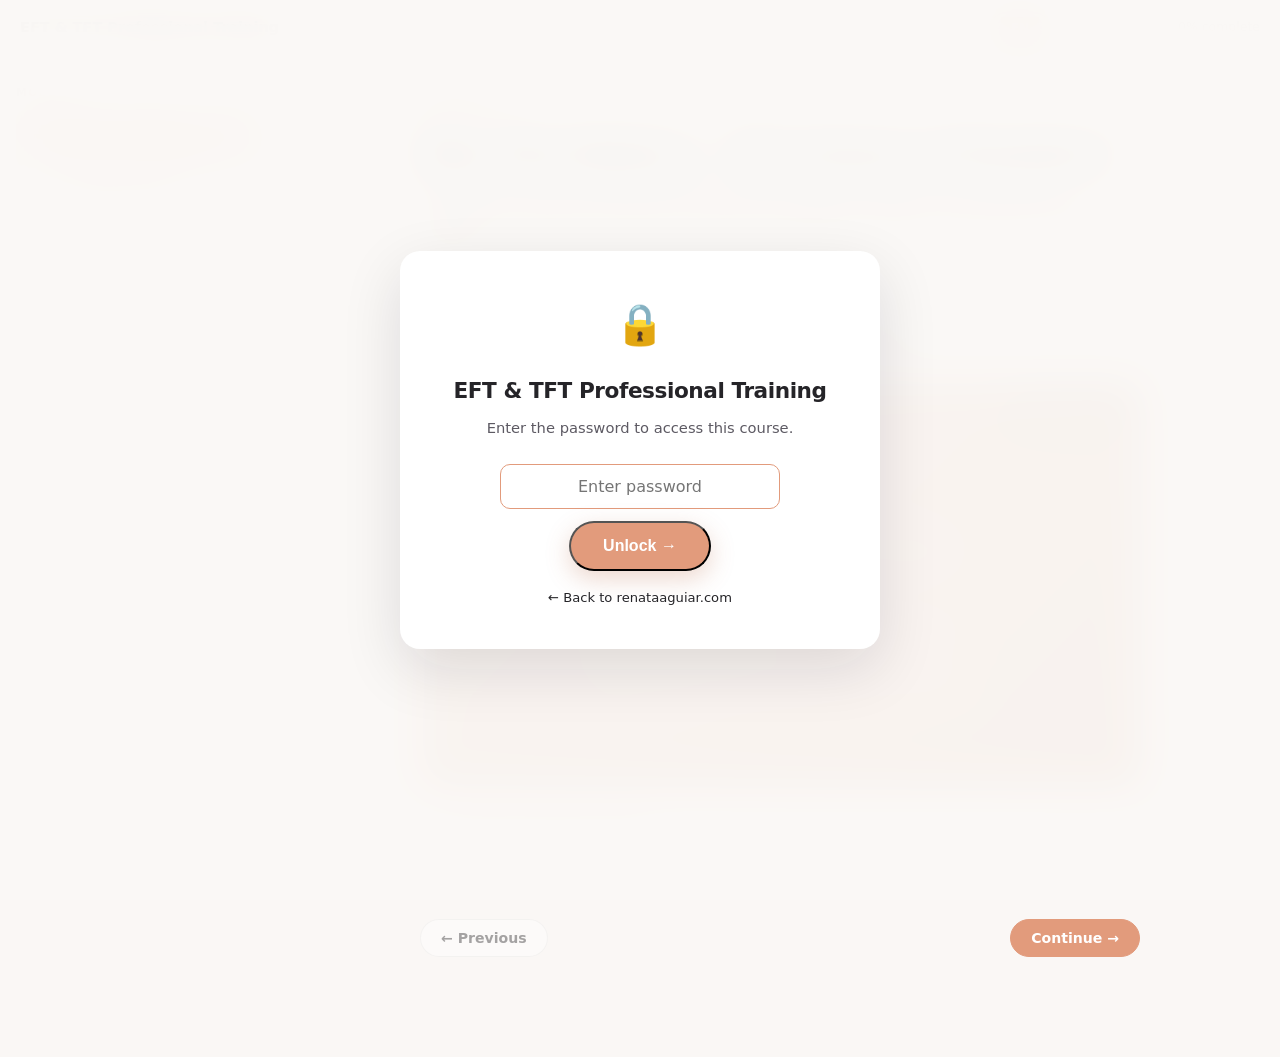
==== commit e773c4c7: "Add password gate to both courses (password: renatacourses) Both courses now show a password prompt " ====
--- a/learn/eft-tft/index.html
+++ b/learn/eft-tft/index.html
@@ -86,37 +86,49 @@
               <p class="module-objective">Understand the neuroscience behind emotional reactions, discover how unprocessed emotions are stored in the body, and learn why tapping techniques create rapid, measurable change.</p>
             </div>
 
-            <!-- Video Placeholder: Welcome -->
-            <div class="video-placeholder">
-              <span class="video-badge">Coming Soon</span>
-              <div class="video-play-icon"><svg viewBox="0 0 24 24"><polygon points="8,5 19,12 8,19"/></svg></div>
-              <div class="video-title">Welcome to Your EFT &amp; TFT Training</div>
-              <div class="video-duration">~12 min</div>
-              <div class="video-outline">
-                <ul>
-                  <li>Why this training exists and what it will give you</li>
-                  <li>How emotions shape our decisions and health</li>
-                  <li>What makes EFT/TFT different from talk therapy</li>
-                </ul>
-              </div>
-            </div>
-            <details class="video-prompt">
-              <summary>AI Video Generation Prompt</summary>
-              <div class="video-prompt-content">
-                <p><strong>Scene:</strong> Warm, well-lit studio or home office. Renata seated in an armchair or standing casually. Soft, neutral background with a plant or bookshelf. Camera at eye level, medium shot (waist up).</p>
-                <p><strong>Speaker:</strong> Renata Pessoa Aguiar — psychologist, warm and professional demeanor. Speaks directly to camera as if to one person.</p>
-                <p><strong>Script outline (12 min):</strong></p>
-                <ul>
-                  <li>(0:00–2:00) Opening question: "Do you control your emotions… or do they control you?" Pause. "Most people don't suffer from feeling too much. They suffer because no one ever taught them what to do with what they feel."</li>
-                  <li>(2:00–5:00) Introduce the training: 8 modules, what you'll learn, who this is for (therapists, coaches, anyone wanting to become a practitioner).</li>
-                  <li>(5:00–9:00) Brief neuroscience: amygdala fires in ~12ms, prefrontal cortex takes 200–500ms. "You react 40x faster than you think." Body stores unresolved emotions. Tapping works in the gap between reaction and regulation.</li>
-                  <li>(9:00–12:00) Set expectations: this is professional training. Practice is required. "By the end, you'll have a skill that changes lives — starting with your own."</li>
-                </ul>
-                <p><strong>Visual aids:</strong> Simple text overlays for key stats (12ms amygdala, 43% cortisol reduction). Optional: simple brain diagram showing amygdala vs prefrontal cortex.</p>
-                <p><strong>Tone:</strong> Warm, confident, evidence-based. Not clinical or cold. Like a knowledgeable friend explaining something important.</p>
-              </div>
-            </details>
-
+            <!-- Step indicator -->
+            <div class="step-indicator">
+              <button class="step-dot is-active" data-step="0">Watch</button>
+              <button class="step-dot" data-step="1">Learn</button>
+              <button class="step-dot" data-step="2">Practice & Quiz</button>
+            </div>
+
+            <!-- ─── Step 1: Watch ─── -->
+            <div class="module-step is-active">
+              <!-- Video Placeholder: Welcome -->
+              <div class="video-placeholder">
+                <span class="video-badge">Coming Soon</span>
+                <div class="video-play-icon"><svg viewBox="0 0 24 24"><polygon points="8,5 19,12 8,19"/></svg></div>
+                <div class="video-title">Welcome to Your EFT &amp; TFT Training</div>
+                <div class="video-duration">~12 min</div>
+                <div class="video-outline">
+                  <ul>
+                    <li>Why this training exists and what it will give you</li>
+                    <li>How emotions shape our decisions and health</li>
+                    <li>What makes EFT/TFT different from talk therapy</li>
+                  </ul>
+                </div>
+              </div>
+              <details class="video-prompt">
+                <summary>AI Video Generation Prompt</summary>
+                <div class="video-prompt-content">
+                  <p><strong>Scene:</strong> Warm, well-lit studio or home office. Renata seated in an armchair or standing casually. Soft, neutral background with a plant or bookshelf. Camera at eye level, medium shot (waist up).</p>
+                  <p><strong>Speaker:</strong> Renata Pessoa Aguiar — psychologist, warm and professional demeanor. Speaks directly to camera as if to one person.</p>
+                  <p><strong>Script outline (12 min):</strong></p>
+                  <ul>
+                    <li>(0:00–2:00) Opening question: "Do you control your emotions… or do they control you?" Pause. "Most people don't suffer from feeling too much. They suffer because no one ever taught them what to do with what they feel."</li>
+                    <li>(2:00–5:00) Introduce the training: 8 modules, what you'll learn, who this is for (therapists, coaches, anyone wanting to become a practitioner).</li>
+                    <li>(5:00–9:00) Brief neuroscience: amygdala fires in ~12ms, prefrontal cortex takes 200–500ms. "You react 40x faster than you think." Body stores unresolved emotions. Tapping works in the gap between reaction and regulation.</li>
+                    <li>(9:00–12:00) Set expectations: this is professional training. Practice is required. "By the end, you'll have a skill that changes lives — starting with your own."</li>
+                  </ul>
+                  <p><strong>Visual aids:</strong> Simple text overlays for key stats (12ms amygdala, 43% cortisol reduction). Optional: simple brain diagram showing amygdala vs prefrontal cortex.</p>
+                  <p><strong>Tone:</strong> Warm, confident, evidence-based. Not clinical or cold. Like a knowledgeable friend explaining something important.</p>
+                </div>
+              </details>
+            </div>
+
+            <!-- ─── Step 2: Learn ─── -->
+            <div class="module-step">
             <h2>Before Anything Else: A Question</h2>
             <blockquote>"Do you feel that you control your emotions… or does it sometimes seem like they control you?"</blockquote>
             <p>Because most people don't suffer from feeling too much. They suffer because no one ever taught them <strong>what to do</strong> with what they feel.</p>
@@ -234,6 +246,10 @@
               </ol>
             </div>
 
+            </div>
+
+            <!-- ─── Step 3: Practice & Quiz ─── -->
+            <div class="module-step">
             <div class="callout callout-homework">
               <div class="callout-label">📝 Homework — Module 1</div>
               <h3 class="callout-title">Your First Week of Practice</h3>
@@ -299,6 +315,7 @@
 
               <button class="quiz-submit">Check Answers</button>
               <div class="quiz-score"></div>
+            </div>
             </div>
 
             <!-- Module Navigation -->
@@ -317,6 +334,16 @@
               <h1 class="module-title">The Tapping Map — Mastering the Points</h1>
               <p class="module-objective">Learn the complete EFT and TFT tapping point map with meridian associations. Practice the full sequence and understand the SUD/SUE measurement scales.</p>
             </div>
+
+            <!-- Step indicator -->
+            <div class="step-indicator">
+              <button class="step-dot is-active" data-step="0">Watch</button>
+              <button class="step-dot" data-step="1">Learn</button>
+              <button class="step-dot" data-step="2">Practice & Quiz</button>
+            </div>
+
+            <!-- ─── Step 1: Watch ─── -->
+            <div class="module-step is-active">
 
             <!-- Video Placeholder -->
             <div class="video-placeholder">
@@ -351,6 +378,10 @@
                 <p><strong>Tone:</strong> Energetic and practical. Coach guiding a workout — not a lecture. "Do it with me" energy throughout.</p>
               </div>
             </details>
+            </div>
+
+            <!-- ─── Step 2: Learn ─── -->
+            <div class="module-step">
 
             <h2>Your Body Is the Toolkit</h2>
             <p>Now that you understand the science behind emotions, it's time to learn the instrument. From this point forward, <strong>your body becomes your toolkit</strong>.</p>
@@ -383,45 +414,45 @@
             <!-- Interactive Tapping Diagram -->
             <h3>Interactive Tapping Map — Click to Explore</h3>
             <div class="tap-diagram">
-              <svg viewBox="0 0 300 420" xmlns="http://www.w3.org/2000/svg">
-                <!-- Simple head/body outline -->
-                <ellipse cx="150" cy="80" rx="55" ry="65" fill="none" stroke="#d4c4b8" stroke-width="2"/>
-                <line x1="150" y1="145" x2="150" y2="310" stroke="#d4c4b8" stroke-width="2"/>
-                <line x1="150" y1="180" x2="90" y2="250" stroke="#d4c4b8" stroke-width="2"/>
-                <line x1="150" y1="180" x2="210" y2="250" stroke="#d4c4b8" stroke-width="2"/>
-                <line x1="90" y1="250" x2="60" y2="330" stroke="#d4c4b8" stroke-width="2"/>
-                <line x1="210" y1="250" x2="240" y2="330" stroke="#d4c4b8" stroke-width="2"/>
+              <svg viewBox="0 0 240 300" xmlns="http://www.w3.org/2000/svg">
+                <!-- Compact head/torso outline -->
+                <ellipse cx="120" cy="65" rx="44" ry="52" fill="none" stroke="#d4c4b8" stroke-width="2"/>
+                <line x1="120" y1="117" x2="120" y2="230" stroke="#d4c4b8" stroke-width="2"/>
+                <line x1="120" y1="145" x2="72" y2="200" stroke="#d4c4b8" stroke-width="2"/>
+                <line x1="120" y1="145" x2="168" y2="200" stroke="#d4c4b8" stroke-width="2"/>
+                <line x1="72" y1="200" x2="48" y2="265" stroke="#d4c4b8" stroke-width="2"/>
+                <line x1="168" y1="200" x2="192" y2="265" stroke="#d4c4b8" stroke-width="2"/>
                 <!-- Tapping points -->
                 <g class="tap-point" data-code="TH" data-name="Top of Head (TH)" data-location="Exact center of the crown" data-meridian="Convergence Point">
-                  <circle cx="150" cy="18" r="10"/><text x="150" y="18">TH</text>
+                  <circle cx="120" cy="15" r="10"/><text x="120" y="15">TH</text>
                 </g>
                 <g class="tap-point" data-code="EB" data-name="Eyebrow (EB)" data-location="Inner edge of the eyebrow, near the bridge of the nose" data-meridian="Bladder Meridian">
-                  <circle cx="118" cy="58" r="10"/><text x="118" y="58">EB</text>
+                  <circle cx="94" cy="47" r="10"/><text x="94" y="47">EB</text>
                 </g>
                 <g class="tap-point" data-code="SE" data-name="Side of Eye (SE)" data-location="Bone at the outer corner of the eye" data-meridian="Gallbladder Meridian">
-                  <circle cx="205" cy="68" r="10"/><text x="205" y="68">SE</text>
+                  <circle cx="164" cy="55" r="10"/><text x="164" y="55">SE</text>
                 </g>
                 <g class="tap-point" data-code="UE" data-name="Under Eye (UE)" data-location="Bone directly under the eye, aligned with the pupil" data-meridian="Stomach Meridian">
-                  <circle cx="135" cy="92" r="10"/><text x="135" y="92">UE</text>
+                  <circle cx="108" cy="74" r="10"/><text x="108" y="74">UE</text>
                 </g>
                 <g class="tap-point" data-code="UN" data-name="Under Nose (UN)" data-location="Between the nose and upper lip" data-meridian="Governing Vessel">
-                  <circle cx="150" cy="112" r="10"/><text x="150" y="112">UN</text>
+                  <circle cx="120" cy="90" r="10"/><text x="120" y="90">UN</text>
                 </g>
                 <g class="tap-point" data-code="CH" data-name="Chin (CH)" data-location="Crease between lower lip and chin" data-meridian="Central Vessel">
-                  <circle cx="150" cy="132" r="10"/><text x="150" y="132">CH</text>
+                  <circle cx="120" cy="107" r="10"/><text x="120" y="107">CH</text>
                 </g>
                 <g class="tap-point" data-code="CB" data-name="Collarbone (CB)" data-location="~2 cm below and to the side of the sternum notch" data-meridian="Kidney Meridian">
-                  <circle cx="120" cy="168" r="10"/><text x="120" y="168">CB</text>
+                  <circle cx="96" cy="135" r="10"/><text x="96" y="135">CB</text>
                 </g>
                 <g class="tap-point" data-code="UA" data-name="Under Arm (UA)" data-location="~10 cm (4 inches) below the armpit" data-meridian="Spleen Meridian">
-                  <circle cx="95" cy="220" r="10"/><text x="95" y="220">UA</text>
+                  <circle cx="76" cy="178" r="10"/><text x="76" y="178">UA</text>
                 </g>
                 <g class="tap-point" data-code="KC" data-name="Karate Chop (KC)" data-location="Side of the hand, between little finger base and wrist" data-meridian="Small Intestine Meridian">
-                  <circle cx="55" cy="340" r="10"/><text x="55" y="340">KC</text>
+                  <circle cx="44" cy="270" r="10"/><text x="44" y="270">KC</text>
                 </g>
               </svg>
               <div class="tap-info">
-                <p class="tap-info-hint">👆 Click any point to see its details and tapping animation</p>
+                <p class="tap-info-hint">👆 Click any point to see its details</p>
                 <p class="tap-info-name" style="display:none"></p>
                 <p class="tap-info-location" style="display:none"></p>
                 <p class="tap-info-meridian" style="display:none"></p>
@@ -542,22 +573,22 @@
               <p class="point-quiz-question">Click the diagram to identify each tapping point. Test how well you know the map!</p>
               <button class="point-quiz-start" style="padding:8px 20px;border-radius:999px;border:none;background:var(--accent);color:#fff;font-weight:600;font-size:0.88rem;cursor:pointer;font-family:inherit">Start Point Quiz →</button>
               <div class="tap-diagram">
-                <svg viewBox="0 0 300 420" xmlns="http://www.w3.org/2000/svg">
-                  <ellipse cx="150" cy="80" rx="55" ry="65" fill="none" stroke="#d4c4b8" stroke-width="2"/>
-                  <line x1="150" y1="145" x2="150" y2="310" stroke="#d4c4b8" stroke-width="2"/>
-                  <line x1="150" y1="180" x2="90" y2="250" stroke="#d4c4b8" stroke-width="2"/>
-                  <line x1="150" y1="180" x2="210" y2="250" stroke="#d4c4b8" stroke-width="2"/>
-                  <line x1="90" y1="250" x2="60" y2="330" stroke="#d4c4b8" stroke-width="2"/>
-                  <line x1="210" y1="250" x2="240" y2="330" stroke="#d4c4b8" stroke-width="2"/>
-                  <g class="tap-point" data-code="TH" data-name="Top of Head"><circle cx="150" cy="18" r="10"/><text x="150" y="18" fill="#fff" font-size="9" font-weight="700" text-anchor="middle" dominant-baseline="central">?</text></g>
-                  <g class="tap-point" data-code="EB" data-name="Eyebrow"><circle cx="118" cy="58" r="10"/><text x="118" y="58" fill="#fff" font-size="9" font-weight="700" text-anchor="middle" dominant-baseline="central">?</text></g>
-                  <g class="tap-point" data-code="SE" data-name="Side of Eye"><circle cx="205" cy="68" r="10"/><text x="205" y="68" fill="#fff" font-size="9" font-weight="700" text-anchor="middle" dominant-baseline="central">?</text></g>
-                  <g class="tap-point" data-code="UE" data-name="Under Eye"><circle cx="135" cy="92" r="10"/><text x="135" y="92" fill="#fff" font-size="9" font-weight="700" text-anchor="middle" dominant-baseline="central">?</text></g>
-                  <g class="tap-point" data-code="UN" data-name="Under Nose"><circle cx="150" cy="112" r="10"/><text x="150" y="112" fill="#fff" font-size="9" font-weight="700" text-anchor="middle" dominant-baseline="central">?</text></g>
-                  <g class="tap-point" data-code="CH" data-name="Chin"><circle cx="150" cy="132" r="10"/><text x="150" y="132" fill="#fff" font-size="9" font-weight="700" text-anchor="middle" dominant-baseline="central">?</text></g>
-                  <g class="tap-point" data-code="CB" data-name="Collarbone"><circle cx="120" cy="168" r="10"/><text x="120" y="168" fill="#fff" font-size="9" font-weight="700" text-anchor="middle" dominant-baseline="central">?</text></g>
-                  <g class="tap-point" data-code="UA" data-name="Under Arm"><circle cx="95" cy="220" r="10"/><text x="95" y="220" fill="#fff" font-size="9" font-weight="700" text-anchor="middle" dominant-baseline="central">?</text></g>
-                  <g class="tap-point" data-code="KC" data-name="Karate Chop"><circle cx="55" cy="340" r="10"/><text x="55" y="340" fill="#fff" font-size="9" font-weight="700" text-anchor="middle" dominant-baseline="central">?</text></g>
+                <svg viewBox="0 0 240 300" xmlns="http://www.w3.org/2000/svg">
+                  <ellipse cx="120" cy="65" rx="44" ry="52" fill="none" stroke="#d4c4b8" stroke-width="2"/>
+                  <line x1="120" y1="117" x2="120" y2="230" stroke="#d4c4b8" stroke-width="2"/>
+                  <line x1="120" y1="145" x2="72" y2="200" stroke="#d4c4b8" stroke-width="2"/>
+                  <line x1="120" y1="145" x2="168" y2="200" stroke="#d4c4b8" stroke-width="2"/>
+                  <line x1="72" y1="200" x2="48" y2="265" stroke="#d4c4b8" stroke-width="2"/>
+                  <line x1="168" y1="200" x2="192" y2="265" stroke="#d4c4b8" stroke-width="2"/>
+                  <g class="tap-point" data-code="TH" data-name="Top of Head"><circle cx="120" cy="15" r="10"/><text x="120" y="15" fill="#fff" font-size="9" font-weight="700" text-anchor="middle" dominant-baseline="central">?</text></g>
+                  <g class="tap-point" data-code="EB" data-name="Eyebrow"><circle cx="94" cy="47" r="10"/><text x="94" y="47" fill="#fff" font-size="9" font-weight="700" text-anchor="middle" dominant-baseline="central">?</text></g>
+                  <g class="tap-point" data-code="SE" data-name="Side of Eye"><circle cx="164" cy="55" r="10"/><text x="164" y="55" fill="#fff" font-size="9" font-weight="700" text-anchor="middle" dominant-baseline="central">?</text></g>
+                  <g class="tap-point" data-code="UE" data-name="Under Eye"><circle cx="108" cy="74" r="10"/><text x="108" y="74" fill="#fff" font-size="9" font-weight="700" text-anchor="middle" dominant-baseline="central">?</text></g>
+                  <g class="tap-point" data-code="UN" data-name="Under Nose"><circle cx="120" cy="90" r="10"/><text x="120" y="90" fill="#fff" font-size="9" font-weight="700" text-anchor="middle" dominant-baseline="central">?</text></g>
+                  <g class="tap-point" data-code="CH" data-name="Chin"><circle cx="120" cy="107" r="10"/><text x="120" y="107" fill="#fff" font-size="9" font-weight="700" text-anchor="middle" dominant-baseline="central">?</text></g>
+                  <g class="tap-point" data-code="CB" data-name="Collarbone"><circle cx="96" cy="135" r="10"/><text x="96" y="135" fill="#fff" font-size="9" font-weight="700" text-anchor="middle" dominant-baseline="central">?</text></g>
+                  <g class="tap-point" data-code="UA" data-name="Under Arm"><circle cx="76" cy="178" r="10"/><text x="76" y="178" fill="#fff" font-size="9" font-weight="700" text-anchor="middle" dominant-baseline="central">?</text></g>
+                  <g class="tap-point" data-code="KC" data-name="Karate Chop"><circle cx="44" cy="270" r="10"/><text x="44" y="270" fill="#fff" font-size="9" font-weight="700" text-anchor="middle" dominant-baseline="central">?</text></g>
                 </svg>
               </div>
               <div class="point-quiz-feedback"></div>
@@ -567,7 +598,12 @@
 
             <hr>
 
-            <div class="callout callout-homework">
+            
+            </div>
+
+            <!-- ─── Step 3: Practice & Quiz ─── -->
+            <div class="module-step">
+<div class="callout callout-homework">
               <div class="callout-label">📝 Homework — Module 2</div>
               <h3 class="callout-title">Building Your Tapping Habit</h3>
               <ul>
@@ -635,7 +671,10 @@
               <div class="quiz-score"></div>
             </div>
 
-            <div class="module-nav">
+            
+            </div>
+
+<div class="module-nav">
               <button class="module-nav-btn" data-nav="prev">← Previous</button>
               <button class="module-nav-btn is-primary" data-nav="next">Next: Self-Application →</button>
             </div>
@@ -650,6 +689,16 @@
               <h1 class="module-title">Self-Application — EFT Protocols &amp; Setup Phrases</h1>
               <p class="module-objective">Master the setup phrase and its variations, the reminder phrase technique, the complete 10-step mini-session protocol, and daily micro-interventions.</p>
             </div>
+
+            <!-- Step indicator -->
+            <div class="step-indicator">
+              <button class="step-dot is-active" data-step="0">Watch</button>
+              <button class="step-dot" data-step="1">Learn</button>
+              <button class="step-dot" data-step="2">Practice & Quiz</button>
+            </div>
+
+            <!-- ─── Step 1: Watch ─── -->
+            <div class="module-step is-active">
 
             <!-- Video Placeholder -->
             <div class="video-placeholder">
@@ -686,6 +735,10 @@
                 <p><strong>Tone:</strong> Empowering, precise, coaching. "This is the moment you shift from learning about tapping to actually doing it."</p>
               </div>
             </details>
+            </div>
+
+            <!-- ─── Step 2: Learn ─── -->
+            <div class="module-step">
 
             <h2>Accountability — Before We Begin</h2>
             <blockquote>"Before we start: who practiced every day?"</blockquote>
@@ -807,7 +860,12 @@
               <p><strong>Result:</strong> SUD dropped from 9 to 2 in a single session. Carlos delivered his presentation successfully. Notice the combination: EFT for broad emotional clearing, then TFT's targeted anxiety algorithm for precision work.</p>
             </div>
 
-            <div class="callout callout-homework">
+            
+            </div>
+
+            <!-- ─── Step 3: Practice & Quiz ─── -->
+            <div class="module-step">
+<div class="callout callout-homework">
               <div class="callout-label">📝 Homework — Module 3</div>
               <h3 class="callout-title">From Self-Practice to Applying With Others</h3>
               <ul>
@@ -888,7 +946,10 @@
             </div>
 
             <!-- Module Navigation -->
-            <div class="module-nav">
+            
+            </div>
+
+<div class="module-nav">
               <button class="module-nav-btn" data-nav="prev">← Previous</button>
               <button class="module-nav-btn is-primary" data-nav="next">Next: TFT Algorithms →</button>
             </div>
@@ -903,6 +964,16 @@
               <h1 class="module-title">TFT Algorithms &amp; the 9-Gamut</h1>
               <p class="module-objective">Learn the specific TFT algorithms for anxiety, depression, anger, phobia, pain, and trauma. Master the 9-Gamut treatment and understand why it works.</p>
             </div>
+
+            <!-- Step indicator -->
+            <div class="step-indicator">
+              <button class="step-dot is-active" data-step="0">Watch</button>
+              <button class="step-dot" data-step="1">Learn</button>
+              <button class="step-dot" data-step="2">Practice & Quiz</button>
+            </div>
+
+            <!-- ─── Step 1: Watch ─── -->
+            <div class="module-step is-active">
 
             <!-- Video Placeholder -->
             <div class="video-placeholder">
@@ -940,6 +1011,10 @@
                 <p><strong>Tone:</strong> Precise, methodical, confident. This module is technical — treat it like a master class. But warm up for the case study and safety warning.</p>
               </div>
             </details>
+            </div>
+
+            <!-- ─── Step 2: Learn ─── -->
+            <div class="module-step">
 
             <h2>The Power of Precision — Why TFT Uses Algorithms</h2>
             <blockquote>"Does anyone remember the practical difference between EFT and TFT?"</blockquote>
@@ -1112,7 +1187,12 @@
               <p><em>Notice: with a SUD of 10 and a lifelong phobia, this will likely require multiple sessions. Set that expectation up front. But also note — each session typically shows measurable progress, which builds the client's confidence in the process.</em></p>
             </div>
 
-            <div class="callout callout-homework">
+            
+            </div>
+
+            <!-- ─── Step 3: Practice & Quiz ─── -->
+            <div class="module-step">
+<div class="callout callout-homework">
               <div class="callout-label">📝 Homework — Module 4</div>
               <h3 class="callout-title">Practicing the Algorithms</h3>
               <ul>
@@ -1193,7 +1273,10 @@
             </div>
 
             <!-- Module Navigation -->
-            <div class="module-nav">
+            
+            </div>
+
+<div class="module-nav">
               <button class="module-nav-btn" data-nav="prev">← Previous</button>
               <button class="module-nav-btn is-primary" data-nav="next">Next: Emotional Cycle &amp; Tuning →</button>
             </div>
@@ -1208,6 +1291,16 @@
               <h1 class="module-title">The Emotional Cycle, Tuning &amp; Gentle Techniques</h1>
               <p class="module-objective">Understand the 6-stage emotional cycle, master tuning (maintaining emotional contact during tapping), and learn the three gentle trauma techniques essential for safe practice.</p>
             </div>
+
+            <!-- Step indicator -->
+            <div class="step-indicator">
+              <button class="step-dot is-active" data-step="0">Watch</button>
+              <button class="step-dot" data-step="1">Learn</button>
+              <button class="step-dot" data-step="2">Practice & Quiz</button>
+            </div>
+
+            <!-- ─── Step 1: Watch ─── -->
+            <div class="module-step is-active">
 
             <!-- Video Placeholder -->
             <div class="video-placeholder">
@@ -1246,6 +1339,10 @@
                 <p><strong>Tone:</strong> Intimate, spacious, reflective. This is the module where technique meets heart. Slower pace than previous modules. Pauses for the viewer to absorb.</p>
               </div>
             </details>
+            </div>
+
+            <!-- ─── Step 2: Learn ─── -->
+            <div class="module-step">
 
             <h2>Understanding How Emotions Build — The 6-Stage Cycle</h2>
             <p>Before we can intervene skillfully, we need to understand how emotions build, escalate, and sustain themselves. Every emotional reaction follows a predictable cycle — and once you can see it, you can intervene at any stage.</p>
@@ -1540,7 +1637,12 @@
               <p><strong>Key lesson:</strong> When a client can't identify the trigger, <strong>start with the body</strong>. Physical sensations are always available, even when thoughts and memories aren't. The Tell the Story technique revealed the trigger that Mariana's conscious mind had hidden — the body led the way. This case also demonstrates Chasing the Pain (chest → throat → stomach) and Aspects (hurt → guilt → core belief) in a real clinical flow.</p>
             </div>
 
-            <div class="callout callout-homework">
+            
+            </div>
+
+            <!-- ─── Step 3: Practice & Quiz ─── -->
+            <div class="module-step">
+<div class="callout callout-homework">
               <div class="callout-label">📝 Homework — Module 5</div>
               <h3 class="callout-title">Deepening Your Gentle Technique Skills</h3>
               <ul>
@@ -1620,7 +1722,10 @@
               <div class="quiz-score"></div>
             </div>
 
-            <div class="module-nav">
+            
+            </div>
+
+<div class="module-nav">
               <button class="module-nav-btn" data-nav="prev">← Previous</button>
               <button class="module-nav-btn is-primary" data-nav="next">Next: Practitioner Skills →</button>
             </div>
@@ -1636,11 +1741,21 @@
               <p class="module-objective">Build the foundational practitioner skills of rapport, active listening, and validation. Learn critical safety protocols including abreaction management, dissociation screening, and grounding techniques.</p>
             </div>
 
+            <!-- Step indicator -->
+            <div class="step-indicator">
+              <button class="step-dot is-active" data-step="0">Watch</button>
+              <button class="step-dot" data-step="1">Learn</button>
+              <button class="step-dot" data-step="2">Practice & Quiz</button>
+            </div>
+
+            <!-- ─── Step 1: Watch ─── -->
+            <div class="module-step is-active">
+
             <!-- Video Placeholder -->
             <div class="video-placeholder">
               <span class="video-badge">Coming Soon</span>
               <div class="video-play-icon"><svg viewBox="0 0 24 24"><polygon points="8,5 19,12 8,19"/></svg></div>
-              <div class="video-title">Practitioner Skills &mdash; Rapport, Listening &amp; Safety</div>
+              <div class="video-title">Practitioner Skills &mdash; Building Trust &amp; Managing Safety</div>
               <div class="video-duration">~20 min</div>
               <div class="video-outline">
                 <ul>
@@ -1669,26 +1784,42 @@
                 <p><strong>Tone:</strong> Warm and coaching for rapport section. Firm and clear for safety section.</p>
               </div>
             </details>
+            </div>
+
+            <!-- ─── Step 2: Learn ─── -->
+            <div class="module-step">
 
             <h2>Rapport &mdash; The Foundation of Everything</h2>
             <blockquote>"Without connection, there is no emotional openness. Without openness, tapping cannot reach the core. The client needs to feel: here I am safe to be exactly who I am."</blockquote>
+            <p>Rapport is not a technique &mdash; it is a <strong>way of being present</strong>. It begins the moment the client sees you, in your posture, your eyes, your tone. Without it, even perfect technique will produce limited results.</p>
+            <h3>The Three Pillars of Rapport</h3>
             <ul>
-              <li>Rapport is not a technique &mdash; it is <strong>genuine presence and compassionate intention</strong></li>
-              <li>It begins the moment the client sees you &mdash; in your posture, your eyes, your tone</li>
-              <li>Without it, even perfect technique will produce limited results</li>
+              <li><strong>Mirroring:</strong> Subtly match the client's body language, tone of voice, and pace of speech. Not mimicking &mdash; reflecting. When someone sees their own rhythm reflected back, they feel understood at a level below words.</li>
+              <li><strong>Pacing:</strong> Meet them where they are before trying to lead them anywhere. If they're speaking slowly and quietly, don't respond with high energy and rapid speech. Match their pace first, then gradually guide toward regulation.</li>
+              <li><strong>Genuine curiosity:</strong> The most powerful rapport tool is real interest in this person's experience. Not clinical curiosity &mdash; human curiosity. "Tell me more about that" said with authentic interest does more than any technique.</li>
             </ul>
 
             <div class="callout callout-key">
               <div class="callout-label">🔑 Key Concept</div>
-              <h3 class="callout-title">Five Practitioner Phrases &mdash; Learn These by Heart</h3>
+              <h3 class="callout-title">Practitioner Phrases &mdash; Learn These by Heart</h3>
               <ul>
                 <li><strong>Welcome:</strong> "I'm glad you're here today."</li>
                 <li><strong>Safety:</strong> "You're in a safe space. There is no right or wrong in what you feel."</li>
-                <li><strong>Validation:</strong> "It makes sense that you feel this way, given what you've been through."</li>
+                <li><strong>Validation:</strong> "What you're feeling makes sense given what you've been through."</li>
+                <li><strong>Permission:</strong> "You don't have to feel anything specific right now."</li>
+                <li><strong>Control:</strong> "We can stop at any time."</li>
                 <li><strong>Reflective listening:</strong> "If I understand correctly, what you're telling me is&hellip;"</li>
                 <li><strong>Connection:</strong> "Thank you for trusting me with this. That is already an important step."</li>
               </ul>
             </div>
+
+            <h2>Active Listening &mdash; More Than Hearing</h2>
+            <p>Most people listen to respond. A skilled practitioner listens to <strong>understand</strong>. Active listening gathers the information you need while simultaneously building the trust that makes treatment possible.</p>
+            <ul>
+              <li><strong>Reflective listening:</strong> Mirror back what the client said in your own words. "So what I'm hearing is that whenever you think about that event, you feel a tightness in your chest." This confirms you understood and gives the client a chance to correct or deepen.</li>
+              <li><strong>Validation:</strong> Acknowledge that their experience makes sense. Not "you shouldn't feel that way" &mdash; but "of course you feel that way, given what happened." Validation is not agreement. It is recognition that their emotional response is understandable.</li>
+              <li><strong>Empathic acknowledgment:</strong> Go beyond words to acknowledge the emotional weight of what they are sharing. Sometimes a pause, a nod, or a simple "that sounds really hard" is more powerful than any clinical response.</li>
+            </ul>
 
             <h2>The Art of Asking &mdash; Questions That Open vs. Questions That Close</h2>
 
@@ -1765,7 +1896,8 @@
                 <li><strong>Seizure disorders</strong> &mdash; tapping rhythms may potentially trigger episodes in susceptible individuals</li>
                 <li><strong>Severe personality disorders</strong> &mdash; requires clinical supervision</li>
                 <li><strong>Recent cardiac events</strong> &mdash; intense emotional release can affect cardiovascular function</li>
-                <li><strong>Suicidal ideation</strong> &mdash; immediate referral to a licensed professional; do not attempt to treat with tapping alone</li>
+                <li><strong>Active suicidal ideation</strong> &mdash; this is a psychiatric emergency. Do not attempt tapping. Follow your local crisis protocol, contact emergency services, and refer immediately. <strong>This is non-negotiable.</strong></li>
+                <li><strong>Recent major trauma (within 48 hours)</strong> &mdash; when the nervous system is still in acute shock, tapping can destabilize rather than help. Focus on stabilization only &mdash; safety, basic needs, grounding. Tapping can begin once the acute crisis has passed.</li>
                 <li><strong>Pregnancy</strong> &mdash; exercise caution with intense emotional work; consult with the client's healthcare provider</li>
               </ul>
               <p><strong>When in doubt, refer.</strong> Referring is not failure &mdash; it is professional responsibility.</p>
@@ -1773,15 +1905,17 @@
 
             <div class="callout callout-warning">
               <div class="callout-label">⚠️ Safety Warning</div>
-              <h3 class="callout-title">Recognizing Dissociation &mdash; 4 Key Signs</h3>
+              <h3 class="callout-title">Recognizing Dissociation &mdash; Key Signs</h3>
               <p>Dissociation means the client has disconnected from their present experience as a protective mechanism. It can look deceptively like calm resolution. Watch for:</p>
               <ol>
                 <li><strong>Glazed eyes</strong> &mdash; a distant, unfocused look, as if they are "not there"</li>
                 <li><strong>Flat affect</strong> &mdash; sudden emotional flatness after high intensity (this is NOT resolution)</li>
                 <li><strong>Sudden calm that feels wrong</strong> &mdash; the shift is too abrupt, too complete; genuine resolution feels peaceful, not empty</li>
-                <li><strong>Time disorientation</strong> &mdash; they seem confused about where they are or how much time has passed</li>
+                <li><strong>Loss of time orientation</strong> &mdash; they seem confused about where they are, what day it is, or how much time has passed</li>
+                <li><strong>Depersonalization language</strong> &mdash; "I feel like I'm watching myself from outside," "This doesn't feel real," "It's like it's happening to someone else," "I feel far away"</li>
+                <li><strong>Physical stillness</strong> &mdash; the client stops moving, stops blinking normally, or holds their body rigidly still</li>
               </ol>
-              <p><strong>If you observe dissociation:</strong> Stop tapping immediately. Use grounding techniques. Orient them to the room. Do not continue content-focused work until they are fully present.</p>
+              <p><strong>If you observe dissociation:</strong> Stop tapping immediately. Use their name to orient them. Ground them with physical sensation ("Can you feel your feet on the floor?"). Orient to the present ("We're in [location]. It's [day/time]. You're safe."). Do not resume tapping that session.</p>
             </div>
 
             <div class="callout callout-key">
@@ -1862,7 +1996,12 @@
               </ul>
             </div>
 
-            <div class="callout callout-homework">
+            
+            </div>
+
+            <!-- ─── Step 3: Practice & Quiz ─── -->
+            <div class="module-step">
+<div class="callout callout-homework">
               <div class="callout-label">📝 Homework &mdash; Module 6</div>
               <h3 class="callout-title">Build Your Safety Foundation</h3>
               <ul>
@@ -1945,7 +2084,10 @@
             </div>
 
             <!-- Module Navigation -->
-            <div class="module-nav">
+            
+            </div>
+
+<div class="module-nav">
               <button class="module-nav-btn" data-nav="prev">&larr; Previous: Emotional Cycle &amp; Tuning</button>
               <button class="module-nav-btn is-primary" data-nav="next">Next: Professional Sessions &rarr;</button>
             </div>
@@ -1961,18 +2103,462 @@
               <p class="module-objective">Master the 5-phase professional session structure, learn to handle the three most challenging client scenarios, and develop a comprehensive ethical framework for your practice.</p>
             </div>
 
-            <p><em>Full translated content with 5-phase session structure, Psychological Reversal, 3 difficult case scenarios (resistant client, very emotional client, when tapping doesn't work), expanded ethics section, decision tree for technique selection, SOAP notes guidance, and Roberto case study — coming in next build pass.</em></p>
-
-            <div class="callout callout-key">
-              <div class="callout-label">🔑 Content Preview</div>
-              <p>This module covers: 5-phase session structure (listen → identify → measure → tap → close), Psychological Reversal (PR) — what it is and how to treat it, 3 difficult scenarios with interactive case studies, expanded ethics (dual relationships, transference/countertransference, confidentiality/HIPAA, advertising claims, power dynamics, scope of practice), decision tree for technique selection, documentation/SOAP notes guidance, Case Study: Roberto (PR, SUD stuck at 8).</p>
-            </div>
-
-            <div class="module-nav">
+            <!-- Step indicator -->
+            <div class="step-indicator">
+              <button class="step-dot is-active" data-step="0">Watch</button>
+              <button class="step-dot" data-step="1">Learn</button>
+              <button class="step-dot" data-step="2">Practice & Quiz</button>
+            </div>
+
+            <!-- ─── Step 1: Watch ─── -->
+            <div class="module-step is-active">
+
+            <!-- Video Placeholder -->
+            <div class="video-placeholder">
+              <span class="video-badge">Coming Soon</span>
+              <div class="video-play-icon"><svg viewBox="0 0 24 24"><polygon points="8,5 19,12 8,19"/></svg></div>
+              <div class="video-title">Professional Sessions — Structure, Ethics &amp; Difficult Cases</div>
+              <div class="video-duration">~25 min</div>
+              <div class="video-outline">
+                <ul>
+                  <li>The 5-phase session structure every professional follows</li>
+                  <li>Psychological Reversal: recognizing and treating unconscious resistance</li>
+                  <li>Three difficult scenarios and how to handle each one</li>
+                  <li>Decision tree: choosing the right technique for each client</li>
+                  <li>Ethics, boundaries, and the responsibilities you carry</li>
+                  <li>SOAP notes and professional documentation</li>
+                  <li>Case Study: Roberto — when the SUD won't budge</li>
+                </ul>
+              </div>
+            </div>
+            <details class="video-prompt">
+              <summary>AI Video Generation Prompt</summary>
+              <div class="video-prompt-content">
+                <p><strong>Scene:</strong> Professional office or studio setting. Renata seated at a desk or in an armchair. Soft, warm lighting. A notepad and pen visible — this is a clinical module. Camera at eye level, medium shot.</p>
+                <p><strong>Speaker:</strong> Renata Pessoa Aguiar — psychologist, confident and grounded. This is the most advanced clinical module; tone is authoritative but compassionate.</p>
+                <p><strong>Script outline (25 min):</strong></p>
+                <ul>
+                  <li>(0:00–2:00) Opening: "You now have the tools. This module is about using them responsibly, in a real room, with a real person sitting across from you. This is where technique becomes practice."</li>
+                  <li>(2:00–7:00) Walk through the 5-phase session structure: Listen, Identify, Measure, Tap, Close. Emphasize that the structure gives both practitioner and client a sense of safety.</li>
+                  <li>(7:00–10:00) Psychological Reversal — what it is, why it happens, how to spot it (SUD stuck after 3+ rounds), and the KC correction protocol. Demo the correction phrase live.</li>
+                  <li>(10:00–16:00) Three difficult scenarios: (1) The resistant client — validate, don't push. (2) The very emotional client — silent tapping, bilateral only. (3) When tapping doesn't work — check PR, check aspects, check if the real issue is underneath. Role-play brief examples of each.</li>
+                  <li>(16:00–19:00) Decision tree for technique selection: specific emotion → TFT algorithm, general distress → EFT, trauma → gentle technique first, stuck → PR correction. Show as visual flowchart.</li>
+                  <li>(19:00–23:00) Ethics deep dive: dual relationships, transference/countertransference, confidentiality, advertising claims, power dynamics, scope of practice, practitioner self-care.</li>
+                  <li>(23:00–25:00) SOAP notes: what they are, why they matter, and a live example using the Roberto case. Close with: "You are almost ready. One more module and you step into this work for real."</li>
+                </ul>
+                <p><strong>Visual aids:</strong> 5-phase flowchart graphic. Decision tree diagram. SOAP note template on screen. Text overlays for each ethical principle.</p>
+                <p><strong>Tone:</strong> Authoritative, grounded, compassionate. This is the module where students must feel the weight of responsibility — and the confidence that they can carry it.</p>
+              </div>
+            </details>
+            </div>
+
+            <!-- ─── Step 2: Learn ─── -->
+            <div class="module-step">
+
+            <h2>From Student to Practitioner</h2>
+            <p>You have spent six modules learning techniques, practicing on yourself, and building clinical skills. Now we cross a threshold. This module is about what happens when another person sits across from you and says, <strong>"I need help."</strong></p>
+            <p>Technique alone is not enough. You need structure, judgment, and ethics. You need to know what to do when things go smoothly — and what to do when they don't.</p>
+            <blockquote>"A good practitioner doesn't just know what to do. They know what to do when what they planned doesn't work."</blockquote>
+
+            <!-- ── 5-PHASE SESSION STRUCTURE ── -->
+            <h2>The 5-Phase Session Structure</h2>
+            <p>Every professional session follows the same fundamental arc. This structure gives both you and your client a sense of safety. The client knows what to expect. You know where you are in the process. And if something goes wrong, you know exactly where to return.</p>
+
+            <div class="callout callout-key">
+              <div class="callout-label">🔑 Key Concept</div>
+              <h3 class="callout-title">The 5 Phases</h3>
+              <p><strong>1. Listen</strong> — The client tells their story. You listen without interrupting, without fixing, without reassuring. Your job is to receive.</p>
+              <p><strong>2. Identify</strong> — Together, you name the core emotion or issue. Not the story — the feeling beneath it. "So what I'm hearing is that when you think about that conversation, you feel a tightness in your chest that feels like shame. Is that right?"</p>
+              <p><strong>3. Measure</strong> — Take the initial SUD (0–10). This anchors the session in something concrete and gives you both a reference point.</p>
+              <p><strong>4. Tap</strong> — Apply the appropriate technique: EFT for general distress, TFT algorithm for specific emotions, gentle technique for trauma. Follow the protocols you've learned.</p>
+              <p><strong>5. Close</strong> — Take the final SUD. Measure the SUE (Subjective Units of Experience — positive feelings, 0–10). Assign homework. Discuss next steps. Never end abruptly.</p>
+            </div>
+
+            <h3>Phase 1: Listen</h3>
+            <p>This is the hardest phase for new practitioners. You will feel the urge to fix, to explain, to comfort. Resist it. When a client is telling you their story, they are doing something they may have never done before: <strong>being heard without interruption.</strong></p>
+            <ul>
+              <li>Maintain soft eye contact — present but not intense</li>
+              <li>Use minimal encouragers: "Mm-hmm," "I hear you," a gentle nod</li>
+              <li>Do not offer advice, reframe, or relate their experience to your own</li>
+              <li>Let silences exist — they are often where the real feeling emerges</li>
+              <li>Take brief notes if needed, but prioritize presence over documentation</li>
+            </ul>
+
+            <h3>Phase 2: Identify</h3>
+            <p>Once the client has shared, your job is to help them name what they're actually feeling — not the narrative, but the emotion. Many clients arrive saying "I'm stressed" when what they actually feel is grief, or shame, or helplessness. Naming the emotion precisely is half the treatment.</p>
+            <ul>
+              <li>Reflect back what you heard: "It sounds like the main feeling is..."</li>
+              <li>Ask where they feel it in their body — this deepens the tuning</li>
+              <li>If they name multiple issues, choose the most intense one first</li>
+              <li>Get their agreement: "Is that the right word for it?" — the client's language matters more than clinical terminology</li>
+            </ul>
+
+            <h3>Phase 3: Measure</h3>
+            <p>Always take a SUD before tapping. Always. Even if the client says "I don't know, maybe a 7?" — that's enough. The number gives you a baseline and gives the client something to track. Without it, neither of you will know if the session worked.</p>
+
+            <div class="callout callout-tip">
+              <div class="callout-label">💡 Pro Tip — When Clients Can't Give a Number</div>
+              <p>Some clients struggle with the SUD scale. Try these alternatives:</p>
+              <ul>
+                <li>"If 10 is the worst you've ever felt and 0 is completely calm, where are you right now?"</li>
+                <li>"Show me with your hands — how big is this feeling?" (use the visual distance as your baseline)</li>
+                <li>"Is it more like a 3, a 5, or an 8?" — giving options narrows the range</li>
+              </ul>
+            </div>
+
+            <h3>Phase 4: Tap</h3>
+            <p>This is where your training comes together. Choose the right technique based on what you've identified:</p>
+            <ul>
+              <li><strong>General emotional distress</strong> (stress, overwhelm, "I just feel bad") → EFT full protocol</li>
+              <li><strong>Specific, named emotion</strong> (anxiety, anger, guilt, phobia) → TFT algorithm for that emotion</li>
+              <li><strong>Trauma or high-intensity material</strong> → Gentle technique first (Movie Technique, Tell the Story, or Tearless Trauma)</li>
+              <li><strong>SUD stuck after 3+ rounds</strong> → Check for Psychological Reversal (see below)</li>
+            </ul>
+            <p>During tapping, stay attuned to the client. Watch for shifts in breathing, facial expression, body posture. These often signal change before the client reports it verbally.</p>
+
+            <h3>Phase 5: Close</h3>
+            <p>Never end a session abruptly. The closing phase is where you consolidate gains and prepare the client for the time between sessions.</p>
+            <ul>
+              <li><strong>Final SUD:</strong> "When you think about that same issue now, what's your number?"</li>
+              <li><strong>SUE score:</strong> "And on a scale of 0–10, how much positive feeling — relief, lightness, calm — do you notice?"</li>
+              <li><strong>Homework:</strong> Assign one specific self-tapping exercise for the week (e.g., "If the feeling returns, tap on CB and UA while saying your reminder phrase")</li>
+              <li><strong>Next steps:</strong> Preview what you'll work on next session. This gives the client something to hold onto</li>
+              <li><strong>Check-in:</strong> "Is there anything you want to say before we finish?" — this simple question catches unspoken concerns</li>
+            </ul>
+
+            <!-- ── PSYCHOLOGICAL REVERSAL ── -->
+            <h2>Psychological Reversal (PR)</h2>
+            <p>This is one of the most important concepts you will learn — and it explains what is happening when everything looks right but nothing is working.</p>
+
+            <div class="callout callout-key">
+              <div class="callout-label">🔑 Key Concept</div>
+              <h3 class="callout-title">What Is Psychological Reversal?</h3>
+              <p>Psychological Reversal is <strong>unconscious resistance to change</strong>. It's the part of the client (or of yourself) that says: "Part of me doesn't want to let this go." It is not conscious defiance. The client genuinely wants to feel better — but a deeper part of their system is holding on, because the problem is serving a hidden purpose.</p>
+              <p>Examples:</p>
+              <ul>
+                <li>Anxiety about retirement that protects against facing a loss of identity</li>
+                <li>Anger at an ex-partner that protects against feeling grief</li>
+                <li>Fear of public speaking that protects against the risk of judgment</li>
+                <li>Chronic pain that has become part of someone's identity — without it, who are they?</li>
+              </ul>
+            </div>
+
+            <h3>How to Recognize PR</h3>
+            <ul>
+              <li>The SUD <strong>does not budge</strong> after 3 or more rounds of correctly applied technique</li>
+              <li>The client is cooperative and engaged — this is not resistance in the usual sense</li>
+              <li>You've confirmed the right emotion, the right words, the right technique — but nothing changes</li>
+              <li>Sometimes the SUD actually <em>increases</em> after tapping — this is a strong PR signal</li>
+            </ul>
+
+            <h3>How to Treat PR</h3>
+            <p>The correction is simple but powerful. Tap on the <strong>Karate Chop (KC)</strong> point while using a specific acceptance phrase that addresses the reversal directly:</p>
+            <div class="callout callout-exercise">
+              <div class="callout-label">✏️ Exercise — PR Correction Phrase</div>
+              <h3 class="callout-title">The PR Setup</h3>
+              <p>Tap on the KC point continuously while repeating three times:</p>
+              <p><strong>"Even though I have this resistance to letting go of [issue], I deeply and completely accept myself."</strong></p>
+              <p>Variations:</p>
+              <ul>
+                <li>"Even though part of me needs to hold onto this [anxiety/anger/pain]..."</li>
+                <li>"Even though it might not be safe to let this go..."</li>
+                <li>"Even though I'm not sure I deserve to feel better about this..."</li>
+                <li>"Even though letting go of this [fear] might mean facing something I'm not ready for..."</li>
+              </ul>
+              <p>After the PR correction, return to the original technique. In most cases, the SUD will begin to move.</p>
+            </div>
+
+            <!-- ── DIFFICULT SCENARIOS ── -->
+            <h2>Three Difficult Scenarios</h2>
+            <p>Every practitioner encounters these situations. The question is not <em>if</em> — it is <em>when</em>. Knowing what to do in advance is what separates a prepared practitioner from a panicking one.</p>
+
+            <h3>Scenario 1: The Resistant Client</h3>
+            <p><strong>What it looks like:</strong> The client crosses their arms. They say things like "This is stupid," "I don't believe in this," or "My partner made me come." They may be sarcastic, dismissive, or simply shut down.</p>
+            <div class="callout callout-tip">
+              <div class="callout-label">💡 What to Do</div>
+              <ul>
+                <li><strong>Validate, don't argue:</strong> "I completely understand your skepticism. If I were in your seat and someone told me to tap on my face, I'd probably feel the same way."</li>
+                <li><strong>Don't push:</strong> The harder you push, the harder they resist. Meet them where they are</li>
+                <li><strong>Start with something small and physical:</strong> "Would you be willing to try just one thing? It takes 30 seconds. If it doesn't do anything, you have full permission to tell me it's nonsense."</li>
+                <li><strong>Use the KC point only:</strong> Start with side-of-hand tapping and a phrase they can agree with: "Even though I think this is ridiculous, I'm here and I might as well try"</li>
+                <li><strong>Let the results do the convincing:</strong> Once the SUD drops even one point, skeptics often become the most engaged clients</li>
+              </ul>
+            </div>
+
+            <h3>Scenario 2: The Very Emotional Client</h3>
+            <p><strong>What it looks like:</strong> The client breaks down. Sobbing. Cannot speak. Cannot form words. May be shaking or hyperventilating. They are flooded — their emotional system has overwhelmed their capacity to engage verbally.</p>
+            <div class="callout callout-tip">
+              <div class="callout-label">💡 What to Do</div>
+              <ul>
+                <li><strong>Stop all verbal processing:</strong> Do not ask them to speak, rate, or describe. Words are not available right now</li>
+                <li><strong>Silent tapping:</strong> If they consent, tap on them gently (shoulder, hand) or guide their hand to a point. No words needed</li>
+                <li><strong>Bilateral stimulation only:</strong> Gentle alternating taps on knees, or butterfly hug (crossing arms, alternating taps on shoulders)</li>
+                <li><strong>Breathe with them:</strong> Slow your own breathing visibly. Their nervous system will begin to mirror yours (co-regulation)</li>
+                <li><strong>Stay calm and present:</strong> Your calm is the intervention. If you become anxious, they feel it</li>
+                <li><strong>Wait:</strong> The wave will pass. It always does. Do not rush the process. When they are ready, they will look up, take a deeper breath, or start speaking again</li>
+              </ul>
+            </div>
+
+            <h3>Scenario 3: When Tapping Doesn't Work</h3>
+            <p><strong>What it looks like:</strong> You've done everything right. Correct technique, correct emotion, correct phrasing. The SUD started at 7 and after four rounds... it's still at 7.</p>
+            <div class="callout callout-tip">
+              <div class="callout-label">💡 What to Do — The Diagnostic Checklist</div>
+              <ol>
+                <li><strong>Check for Psychological Reversal:</strong> Is there an unconscious reason the client needs to keep this problem? Apply the PR correction</li>
+                <li><strong>Check for aspects:</strong> The SUD may be stuck because a new aspect has emerged. "Is it the same feeling, or has something shifted?" Often the original emotion resolves but a new one takes its place at the same intensity</li>
+                <li><strong>Check if the real issue is underneath:</strong> Sometimes the presenting problem is not the real problem. Anxiety about a meeting may actually be fear of failure. Anger at a partner may actually be grief about the relationship ending. Go deeper: "When you feel this anxiety, what's the worst thing that could happen?"</li>
+                <li><strong>Check the words:</strong> Are you using the client's exact words, or your clinical interpretation? The phrase must resonate with the client's experience</li>
+                <li><strong>Check the tuning:</strong> Is the client actually connected to the emotion, or are they intellectualizing? Ask them to describe a specific moment rather than a general feeling</li>
+              </ol>
+            </div>
+
+            <!-- OLD CONTENT REMOVED - remaining old case scenarios, ethics, decision tree, SOAP, homework, quiz replaced below -->
+            <!-- ── DECISION TREE ── -->
+            <h2>Decision Tree: Choosing the Right Technique</h2>
+            <p>When a client sits in front of you, you need to make a clinical decision quickly. This flowchart gives you a reliable path:</p>
+
+            <div class="callout callout-key">
+              <div class="callout-label">🔑 Key Concept</div>
+              <h3 class="callout-title">Technique Selection Flowchart</h3>
+              <p><strong>Step 1:</strong> What is the client presenting?</p>
+              <ul>
+                <li><strong>A specific, named emotion</strong> (anxiety, anger, guilt, phobia, grief, pain) → Go to Step 2A</li>
+                <li><strong>General distress</strong> (overwhelm, "I just feel bad," multiple vague complaints) → Go to Step 2B</li>
+                <li><strong>Trauma or highly charged memory</strong> → Go to Step 2C</li>
+              </ul>
+              <p><strong>Step 2A — Specific Emotion:</strong> Use the <strong>TFT algorithm</strong> for that emotion. Follow the prescribed point sequence. Include 9-Gamut if SUD is above 5.</p>
+              <p><strong>Step 2B — General Distress:</strong> Use the <strong>full EFT protocol</strong>. The universal sequence handles multiple emotions simultaneously. Focus on crafting a precise setup phrase.</p>
+              <p><strong>Step 2C — Trauma:</strong> Use a <strong>gentle technique first</strong>. Movie Technique for a contained memory. Tell the Story for a narrative the client can control. Tearless Trauma if the memory is too intense to approach directly. Never go straight to tapping on raw trauma.</p>
+              <p><strong>Step 3 — After 3 rounds, SUD hasn't moved?</strong></p>
+              <ul>
+                <li>Apply <strong>PR correction</strong> (KC tapping with resistance phrase)</li>
+                <li>Check for new <strong>aspects</strong></li>
+                <li>Explore whether a <strong>deeper issue</strong> is underneath</li>
+              </ul>
+            </div>
+
+            <!-- ── ETHICS ── -->
+            <h2>Professional Ethics</h2>
+            <p>Everything you've learned so far gives you power. This section is about wielding that power responsibly. A client in your session is vulnerable. They are trusting you with their pain. That trust is sacred, and violating it — even unintentionally — causes real harm.</p>
+
+            <h3>1. Dual Relationships</h3>
+            <p><strong>The rule:</strong> Do not treat family members, close friends, or people with whom you have another significant relationship.</p>
+            <p>Why? Because the therapeutic relationship requires a specific kind of neutrality. When you treat your sister, you are not neutral — you have history, opinions, shared experiences that will color your clinical judgment. You can teach them self-tapping. You cannot be their practitioner.</p>
+
+            <h3>2. Transference and Countertransference</h3>
+            <p><strong>Transference:</strong> The client projects feelings onto you — treating you as if you were a parent, partner, or authority figure from their past. They may become unusually attached, angry, or dependent in ways that don't match the actual relationship.</p>
+            <p><strong>Countertransference:</strong> You project your own unresolved material onto the client. A client's story reminds you of your own loss, and suddenly you are no longer neutral — you are treating your own pain through their session.</p>
+            <ul>
+              <li>Recognize it: "Am I feeling something that belongs to me, not to this client?"</li>
+              <li>Supervision: If you notice persistent countertransference, bring it to a supervisor or peer consultation group</li>
+              <li>Self-tapping: Use your own techniques on yourself regularly. You cannot process others' emotions if yours are unprocessed</li>
+            </ul>
+
+            <h3>3. Confidentiality and Privacy</h3>
+            <ul>
+              <li>Everything said in session stays in session — no exceptions without written consent</li>
+              <li>If you discuss cases for supervision or training, remove all identifying details</li>
+              <li>Store notes securely — digital notes should be encrypted or password-protected</li>
+              <li>In group settings, establish a confidentiality agreement at the start</li>
+              <li>Be aware of local privacy laws and regulations (HIPAA in the US, LGPD in Brazil, GDPR in Europe)</li>
+            </ul>
+
+            <h3>4. Advertising Claims</h3>
+            <div class="callout callout-warning">
+              <div class="callout-label">⚠️ Critical Rule</div>
+              <p><strong>Never claim to "cure" anything.</strong> You do not cure anxiety. You do not cure PTSD. You do not cure phobias. You <em>help clients reduce emotional intensity</em> using evidence-based tapping techniques. The language matters — both ethically and legally.</p>
+              <ul>
+                <li>Say: "EFT has been shown to reduce symptoms of anxiety" — not "EFT cures anxiety"</li>
+                <li>Say: "Many clients experience significant relief" — not "This will fix your problem"</li>
+                <li>Never use client testimonials that imply guaranteed results</li>
+                <li>Reference published research when discussing efficacy — not personal anecdotes presented as evidence</li>
+              </ul>
+            </div>
+
+            <h3>5. Power Dynamics</h3>
+            <p>You hold power in the room. The client has come to you for help, which places them in a vulnerable position. This power imbalance is inherent and unavoidable — your job is to be aware of it and use it responsibly.</p>
+            <ul>
+              <li>Always ask for consent before touching (if tapping on the client) or before exploring sensitive topics</li>
+              <li>The client can stop the session at any time, for any reason. Make this explicit</li>
+              <li>Do not impose your interpretations. Offer them as possibilities: "Could it be that..." rather than "The real issue is..."</li>
+              <li>Be especially careful with clients who are highly compliant — they may agree with everything you say because of the power dynamic, not because it's accurate</li>
+            </ul>
+
+            <h3>6. Scope of Practice</h3>
+            <p><strong>Know what you can treat — and know when to refer.</strong></p>
+            <ul>
+              <li>EFT/TFT practitioners work with <strong>emotional intensity, stress, and specific emotional responses</strong></li>
+              <li>You are <strong>not</strong> qualified to diagnose mental disorders (unless you hold a separate clinical license)</li>
+              <li>If a client presents with active suicidal ideation, psychosis, severe dissociation, or self-harm — refer to a licensed mental health professional immediately</li>
+              <li>If a client is on psychiatric medication, never suggest they stop or reduce it. That is their prescriber's decision</li>
+              <li>When in doubt, refer. It is always better to refer unnecessarily than to work beyond your competence</li>
+            </ul>
+
+            <h3>7. Practitioner Self-Care</h3>
+            <p><strong>You cannot pour from an empty cup.</strong></p>
+            <p>This is not a platitude — it is a clinical reality. If you are burned out, emotionally depleted, or carrying unprocessed material from your own life, your sessions will suffer. Your attunement will drop. Your judgment will be compromised.</p>
+            <ul>
+              <li><strong>Tap on yourself regularly:</strong> Use the Personal Peace Procedure on your own history. Process your own emotions with the same tools you offer clients</li>
+              <li><strong>Seek supervision or peer support:</strong> Regular consultation with other practitioners prevents isolation and blind spots</li>
+              <li><strong>Set boundaries:</strong> Limit the number of high-intensity sessions per day. Schedule breaks between clients. Have days off</li>
+              <li><strong>Watch for compassion fatigue:</strong> If you notice emotional numbness, cynicism, dread before sessions, or difficulty sleeping after heavy sessions — these are signals, not weaknesses</li>
+              <li><strong>Model what you teach:</strong> Your clients will sense whether you practice what you preach. Self-care is not selfish — it is professional integrity</li>
+            </ul>
+
+            <!-- ── SOAP NOTES ── -->
+            <h2>Documentation: SOAP Notes</h2>
+            <p>Professional documentation protects you, protects your client, and tracks clinical progress. The SOAP format is the standard across healthcare and therapeutic professions.</p>
+
+            <div class="callout callout-key">
+              <div class="callout-label">🔑 Key Concept</div>
+              <h3 class="callout-title">SOAP Note Structure</h3>
+              <p><strong>S — Subjective:</strong> The client's own words. What did they report? How did they describe their experience? Use direct quotes when possible. <em>"I've been waking up at 3am with my heart racing." "The anger is always there, like a knot in my stomach."</em></p>
+              <p><strong>O — Objective:</strong> Your clinical observations. What did you see? Body language, vocal tone, physical reactions during tapping, visible emotional shifts. <em>"Client visibly relaxed after round 2. Breathing deepened. Uncrossed arms."</em></p>
+              <p><strong>A — Assessment:</strong> Clinical data. SUD scores (initial and final), SUE score, technique(s) used, number of rounds, any aspects that emerged, any PR detected and corrected. <em>"SUD: 8 → 3 after 4 rounds of anxiety algorithm + PR correction. SUE: 6."</em></p>
+              <p><strong>P — Plan:</strong> What happens next. Homework assigned, focus for next session, referrals made, follow-up timeline. <em>"Homework: daily self-tapping on CB/UA for residual tension. Next session: explore underlying grief about father."</em></p>
+            </div>
+
+            <div class="callout callout-tip">
+              <div class="callout-label">💡 Pro Tip — Documentation Habits</div>
+              <ul>
+                <li>Write your SOAP note within 15 minutes of the session ending — details fade fast</li>
+                <li>Keep notes factual and clinical. Avoid subjective judgments about the client's character</li>
+                <li>Document what you did, not just what the client said. If you applied PR correction, write it down</li>
+                <li>Store securely and in compliance with local privacy regulations</li>
+              </ul>
+            </div>
+
+            <!-- ── CASE STUDY: ROBERTO ── -->
+            <h2>Case Study: Roberto</h2>
+
+            <div class="callout callout-case">
+              <div class="callout-label">🎭 Case Study — Read Before Continuing</div>
+              <h3 class="callout-title">Roberto, 55 — Anxiety About Retirement</h3>
+              <p><strong>Situation:</strong> Roberto, 55, is a senior engineer at a large firm. He has been told he will retire in six months. He arrives at your session reporting intense anxiety — racing thoughts, insomnia, a constant feeling of dread. <strong>SUD: 8.</strong></p>
+              <p>You identify the core emotion as anxiety. You choose the TFT anxiety algorithm (correct choice for a specific, named emotion). You apply it properly — three full rounds with correct point sequence, 9-Gamut included.</p>
+              <p><strong>Result after 3 rounds: SUD is still at 8.</strong> It has not moved at all.</p>
+              <p><strong>Your turn:</strong> What is happening? What would you do next? What questions would you ask? Think through your answer before scrolling down.</p>
+            </div>
+
+            <div class="callout callout-case">
+              <div class="callout-label">🎭 Case Study — Solution Revealed</div>
+              <h3 class="callout-title">Roberto — Clinical Analysis</h3>
+              <p><strong>Diagnosis: Psychological Reversal.</strong></p>
+              <p>Roberto's SUD is stuck — not because the technique is wrong, but because part of him <strong>does not want to let go of the anxiety</strong>. Why? Because the anxiety is protecting him.</p>
+              <p>Roberto has been an engineer for 33 years. His entire identity — his sense of purpose, his daily routine, his social connections, his self-worth — is built around his work. The anxiety about retirement is real, but it's serving an unconscious function: <strong>as long as he's anxious about retirement, he doesn't have to face the terrifying question underneath: "Who am I without my job?"</strong></p>
+              <p><strong>The solution:</strong></p>
+              <ol>
+                <li><strong>Recognize the PR:</strong> SUD stuck at 8 after 3+ rounds of correct technique = classic PR presentation</li>
+                <li><strong>Apply PR correction:</strong> KC tapping with: <em>"Even though part of me needs this anxiety to avoid facing retirement, I deeply and completely accept myself"</em></li>
+                <li>Alternative phrases: <em>"Even though it might not be safe to let go of this worry, because then I'd have to face what comes next..."</em> or <em>"Even though this anxiety is protecting me from something I'm not ready to look at..."</em></li>
+                <li><strong>After PR correction:</strong> Return to the anxiety algorithm. In most cases, the SUD will begin to drop</li>
+                <li><strong>Follow-up:</strong> Once the anxiety reduces, the real therapeutic work begins — exploring identity, purpose, and meaning beyond work. This may take several sessions</li>
+              </ol>
+              <p><strong>SOAP note for this session:</strong></p>
+              <ul>
+                <li><strong>S:</strong> "I can't stop thinking about retirement. I wake up at 3am. I feel like everything is ending."</li>
+                <li><strong>O:</strong> Client presented with rigid posture, rapid speech, shallow breathing. After PR correction, visible softening — slower speech, deeper breaths, eyes became moist.</li>
+                <li><strong>A:</strong> SUD: 8 → 8 after 3 rounds anxiety algorithm (PR detected). After PR correction + 2 additional rounds: SUD 8 → 4. SUE: 5. Underlying issue identified: identity loss / fear of purposelessness post-retirement.</li>
+                <li><strong>P:</strong> Homework: daily self-tapping on KC with phrase "Even though retirement feels like losing myself..." Next session: explore identity and self-worth beyond professional role.</li>
+              </ul>
+            </div>
+
+            <!-- ── HOMEWORK ── -->
+            
+            </div>
+
+            <!-- ─── Step 3: Practice & Quiz ─── -->
+            <div class="module-step">
+<div class="callout callout-homework">
+              <div class="callout-label">📝 Homework — Module 7</div>
+              <h3 class="callout-title">Putting It All Together</h3>
+              <ul>
+                <li><strong>Practice session:</strong> Conduct a full 5-phase practice session with a willing partner (friend, family member, fellow student). Use the complete structure: Listen → Identify → Measure → Tap → Close. Write a SOAP note afterward</li>
+                <li><strong>PR self-check:</strong> Think of an issue in your own life where you feel "stuck" — something you've tapped on but that doesn't seem to shift. Try the PR correction on yourself. Notice what happens</li>
+                <li><strong>Ethics reflection:</strong> Write 5–7 sentences answering: "What is the most important ethical principle for me as a practitioner, and why?" There is no wrong answer — this is about developing your own professional compass</li>
+                <li><strong>Decision tree practice:</strong> For each of the following, write which technique you would choose and why: (a) A client with specific anger at their mother, (b) A client who "just feels overwhelmed by everything," (c) A client with a car accident trauma</li>
+              </ul>
+            </div>
+
+            <!-- ── QUIZ ── -->
+            <div class="quiz-section">
+              <h3 class="quiz-title">Module 7 Check-In</h3>
+              <p class="quiz-subtitle">Clinical judgment questions — choose the best answer.</p>
+
+              <div class="quiz-question" data-correct="c">
+                <p class="quiz-q-text"><span class="quiz-q-number">1.</span> A client's SUD has been at 7 for four rounds of correct EFT. They are cooperative and engaged. What is the most likely explanation?</p>
+                <div class="quiz-options">
+                  <div class="quiz-option" data-value="a"><span class="quiz-radio"></span> The client is lying about their SUD score</div>
+                  <div class="quiz-option" data-value="b"><span class="quiz-radio"></span> EFT doesn't work for this person</div>
+                  <div class="quiz-option" data-value="c"><span class="quiz-radio"></span> Psychological Reversal — unconscious resistance to change</div>
+                  <div class="quiz-option" data-value="d"><span class="quiz-radio"></span> You should switch to a completely different therapy modality</div>
+                </div>
+                <div class="quiz-feedback is-correct-answer">Correct! A stuck SUD with a cooperative client after 3+ rounds of correct technique is the classic presentation of Psychological Reversal. The correction is KC tapping with a resistance-acknowledging phrase.</div>
+                <div class="quiz-feedback is-incorrect-answer">When the SUD doesn't move despite correct technique and an engaged client, the most likely explanation is Psychological Reversal — an unconscious resistance to letting go of the issue. The solution is a PR correction on the KC point.</div>
+              </div>
+
+              <div class="quiz-question" data-correct="b">
+                <p class="quiz-q-text"><span class="quiz-q-number">2.</span> A client is sobbing uncontrollably and cannot form words. What is your best course of action?</p>
+                <div class="quiz-options">
+                  <div class="quiz-option" data-value="a"><span class="quiz-radio"></span> Ask them to rate their SUD so you can begin the protocol</div>
+                  <div class="quiz-option" data-value="b"><span class="quiz-radio"></span> Stop verbal processing, use silent tapping or bilateral stimulation, and breathe with them</div>
+                  <div class="quiz-option" data-value="c"><span class="quiz-radio"></span> End the session immediately and refer to a psychiatrist</div>
+                  <div class="quiz-option" data-value="d"><span class="quiz-radio"></span> Explain the neuroscience behind their emotional response</div>
+                </div>
+                <div class="quiz-feedback is-correct-answer">Correct! When a client is flooded, words are not available. Silent tapping, bilateral stimulation (butterfly hug), and co-regulation through your own calm breathing are the appropriate interventions. The wave will pass.</div>
+                <div class="quiz-feedback is-incorrect-answer">When a client is emotionally flooded, they cannot engage verbally. The appropriate response is to stop all verbal processing, use silent tapping or bilateral stimulation, and co-regulate by breathing slowly yourself. Wait for the wave to pass.</div>
+              </div>
+
+              <div class="quiz-question" data-correct="d">
+                <p class="quiz-q-text"><span class="quiz-q-number">3.</span> A client presents with a specific phobia of dogs. Which technique should you choose first?</p>
+                <div class="quiz-options">
+                  <div class="quiz-option" data-value="a"><span class="quiz-radio"></span> Full EFT protocol with universal sequence</div>
+                  <div class="quiz-option" data-value="b"><span class="quiz-radio"></span> Movie Technique to process the phobia gently</div>
+                  <div class="quiz-option" data-value="c"><span class="quiz-radio"></span> PR correction before any tapping</div>
+                  <div class="quiz-option" data-value="d"><span class="quiz-radio"></span> TFT phobia algorithm (EB → UE → UA → CB + 9-Gamut)</div>
+                </div>
+                <div class="quiz-feedback is-correct-answer">Correct! A specific, named phobia calls for the TFT phobia algorithm. EFT is better for general distress. Gentle techniques are for trauma. PR correction is only needed if the SUD gets stuck.</div>
+                <div class="quiz-feedback is-incorrect-answer">A specific phobia is a specific emotion — the decision tree points to the TFT phobia algorithm (EB → UE → UA → CB + 9-Gamut). EFT is for general distress, gentle techniques are for trauma, and PR correction is for when the SUD is stuck.</div>
+              </div>
+
+              <div class="quiz-question" data-correct="a">
+                <p class="quiz-q-text"><span class="quiz-q-number">4.</span> Which of the following is an ethical violation for an EFT/TFT practitioner?</p>
+                <div class="quiz-options">
+                  <div class="quiz-option" data-value="a"><span class="quiz-radio"></span> Advertising on your website that "EFT cures anxiety disorders"</div>
+                  <div class="quiz-option" data-value="b"><span class="quiz-radio"></span> Referring a client with suicidal ideation to a licensed psychologist</div>
+                  <div class="quiz-option" data-value="c"><span class="quiz-radio"></span> Taking a SUD score before and after each tapping round</div>
+                  <div class="quiz-option" data-value="d"><span class="quiz-radio"></span> Writing SOAP notes after every session</div>
+                </div>
+                <div class="quiz-feedback is-correct-answer">Correct! Claiming to "cure" any condition is an ethical and legal violation. You may say EFT "has been shown to reduce symptoms" or that "many clients experience significant relief" — never "cure."</div>
+                <div class="quiz-feedback is-incorrect-answer">Claiming to "cure" any condition is an ethical violation. Practitioners may describe research outcomes and say techniques help "reduce symptoms" — but cure claims are both unethical and potentially illegal. Referrals, SUD measurements, and SOAP notes are all best practices.</div>
+              </div>
+
+              <div class="quiz-question" data-correct="c">
+                <p class="quiz-q-text"><span class="quiz-q-number">5.</span> In a SOAP note, where do you record the client's initial and final SUD scores?</p>
+                <div class="quiz-options">
+                  <div class="quiz-option" data-value="a"><span class="quiz-radio"></span> S — Subjective (the client reported them)</div>
+                  <div class="quiz-option" data-value="b"><span class="quiz-radio"></span> O — Objective (you observed the numbers)</div>
+                  <div class="quiz-option" data-value="c"><span class="quiz-radio"></span> A — Assessment (clinical data including scores, techniques used, and rounds completed)</div>
+                  <div class="quiz-option" data-value="d"><span class="quiz-radio"></span> P — Plan (they are part of planning the next session)</div>
+                </div>
+                <div class="quiz-feedback is-correct-answer">Correct! The Assessment section is where you record clinical data: SUD and SUE scores, techniques used, number of rounds, PR corrections, and any aspects that emerged during the session.</div>
+                <div class="quiz-feedback is-incorrect-answer">SUD scores, techniques used, and number of rounds belong in the Assessment section of a SOAP note. Subjective is the client's words, Objective is your observations of their behavior, and Plan is homework and next steps.</div>
+              </div>
+
+              <button class="quiz-submit">Check Answers</button>
+              <div class="quiz-score"></div>
+            </div>
+
+            <!-- Module Navigation -->
+            
+            </div>
+
+<div class="module-nav">
               <button class="module-nav-btn" data-nav="prev">← Previous</button>
               <button class="module-nav-btn is-primary" data-nav="next">Next: Building Your Practice →</button>
             </div>
           </div>
+
 
           <!-- ════════════════════════════════════════════
                MODULE 8 — BUILDING YOUR PRACTICE
@@ -1981,17 +2567,493 @@
             <div class="module-header">
               <p class="module-label">Module 8</p>
               <h1 class="module-title">Building Your Practice — Cases, Business &amp; Next Steps</h1>
-              <p class="module-objective">Present your capstone case study, learn the 8-week client program model, understand pricing and niche selection, and build your professional positioning.</p>
-            </div>
-
-            <p><em>Full translated content with capstone case presentation format, Fernanda complex case study, 3 technical refinements, when tapping doesn't work, 8-week client program model, pricing guidance ($1,500–$3,000), niche selection, professional positioning, research literacy section, resource library, competency self-assessment, and closing ceremony — coming in next build pass.</em></p>
-
-            <div class="callout callout-key">
-              <div class="callout-label">🔑 Content Preview</div>
-              <p>This module covers: capstone case presentation format, Complex Case: Fernanda (core belief masking, SUD stuck at 7), 3 technical refinements (exact words, focus check, PR recognition), when tapping doesn't work and what to do, 8-week client program model with session themes, pricing ($1,500–$3,000 US market), niche selection for high-demand areas, professional positioning in 2 sentences, research literacy (Church, Feinstein, APA Division 12), recommended reading and resource library, competency self-assessment checklist.</p>
-            </div>
-
-            <div class="module-nav">
+              <p class="module-objective">Present your capstone case study, learn the 8-week client program model, understand pricing and niche selection, and build your professional positioning. This is graduation day.</p>
+            </div>
+
+            <!-- Step indicator -->
+            <div class="step-indicator">
+              <button class="step-dot is-active" data-step="0">Watch</button>
+              <button class="step-dot" data-step="1">Learn</button>
+              <button class="step-dot" data-step="2">Practice & Quiz</button>
+            </div>
+
+            <!-- ─── Step 1: Watch ─── -->
+            <div class="module-step is-active">
+
+            <!-- Video Placeholder -->
+            <div class="video-placeholder">
+              <span class="video-badge">Coming Soon</span>
+              <div class="video-play-icon"><svg viewBox="0 0 24 24"><polygon points="8,5 19,12 8,19"/></svg></div>
+              <div class="video-title">Building Your Practice — From Student to Professional</div>
+              <div class="video-duration">~20 min</div>
+              <div class="video-outline">
+                <ul>
+                  <li>How to present a real case for peer review</li>
+                  <li>Complex Case: Fernanda — core belief masking</li>
+                  <li>3 technical refinements every practitioner needs</li>
+                  <li>When tapping doesn't work — and what to do</li>
+                  <li>Building an 8-week client program</li>
+                  <li>Pricing, niches, and professional positioning</li>
+                  <li>Research literacy — how to talk about the evidence</li>
+                  <li>Closing ceremony and your next steps</li>
+                </ul>
+              </div>
+            </div>
+            <details class="video-prompt">
+              <summary>AI Video Generation Prompt</summary>
+              <div class="video-prompt-content">
+                <p><strong>Scene:</strong> Same warm studio as previous modules. Renata stands or sits with energy and warmth — this is the final module, graduation energy. Perhaps a small celebratory element visible (flowers, candle, a certificate on the desk).</p>
+                <p><strong>Speaker:</strong> Renata Pessoa Aguiar — psychologist. Tone shifts between teacher (case study, technical refinements), mentor (business guidance), and celebrant (closing ceremony).</p>
+                <p><strong>Script outline (20 min):</strong></p>
+                <ul>
+                  <li>(0:00–2:00) Opening: "You've made it. Eight modules. Today we bring it all together — and we launch you into your professional life."</li>
+                  <li>(2:00–5:00) Capstone case presentation format. Model it with the Fernanda case.</li>
+                  <li>(5:00–9:00) Fernanda case study: SUD 7 to 5 stall, core belief masking revealed. Then 3 technical refinements.</li>
+                  <li>(9:00–12:00) When tapping doesn't work: 5 reasons and solutions. Transition to business building.</li>
+                  <li>(12:00–16:00) 8-week program model, pricing ($1,500–$3,000), niche selection, the "who I help" statement.</li>
+                  <li>(16:00–18:00) Research literacy: 3 key studies, how to cite evidence without overclaiming.</li>
+                  <li>(18:00–20:00) Closing ceremony: "You are now equipped to change lives — starting with your own."</li>
+                </ul>
+                <p><strong>Visual aids:</strong> Capstone template on screen. Fernanda SUD chart. 8-week program timeline. Pricing table. Certificate graphic.</p>
+                <p><strong>Tone:</strong> Warm, empowering, celebratory. Students should feel proud, prepared, and ready.</p>
+              </div>
+            </details>
+            </div>
+
+            <!-- ─── Step 2: Learn ─── -->
+            <div class="module-step">
+
+            <h2>Capstone Case Presentation Format</h2>
+            <p>Before we move into business building, there is one final clinical skill to master: <strong>presenting a case for peer review</strong>. Whether you join a supervision group, attend a conference, or consult with a colleague, you need a clear, professional format for discussing your work.</p>
+
+            <div class="callout callout-key">
+              <div class="callout-label">🔑 Key Concept</div>
+              <h3 class="callout-title">The 7-Part Case Presentation</h3>
+              <ol>
+                <li><strong>Client background (anonymized):</strong> Age, gender, relevant life context. Never use real names — use pseudonyms or initials only.</li>
+                <li><strong>Presenting issue:</strong> What did the client come to you for? Use their own words when possible.</li>
+                <li><strong>Technique chosen and why:</strong> Did you use EFT, TFT, or a combination? What informed your decision?</li>
+                <li><strong>Session flow:</strong> Setup phrase, tapping sequence, adjustments made mid-session.</li>
+                <li><strong>SUD progression:</strong> Starting SUD, SUD after each round, final SUD. Note any stalls or unexpected shifts.</li>
+                <li><strong>Outcome:</strong> Client's own words about how they felt. Behavioral changes in follow-up.</li>
+                <li><strong>What you would do differently:</strong> Honest reflection demonstrates professional maturity. There is always something.</li>
+              </ol>
+            </div>
+
+            <div class="callout callout-tip">
+              <div class="callout-label">💡 Pro Tip — Peer Review Etiquette</div>
+              <p>Always lead with what the presenter did well before offering suggestions: <strong>"I noticed you did X really effectively. One thing I might explore differently is Y."</strong> Peer review builds practitioners up — it never tears them down.</p>
+            </div>
+
+            <h2>Complex Case: Fernanda — Core Belief Masking</h2>
+
+            <div class="callout callout-key">
+              <div class="callout-label">🔑 Case Study</div>
+              <h3 class="callout-title">Client: Fernanda, 34</h3>
+              <p><strong>Presenting issue:</strong> "I just feel stuck in life." Fernanda described a general sense of unhappiness — nothing catastrophic, no single traumatic event, just a persistent feeling that something was wrong and nothing ever seemed to change.</p>
+              <p><strong>Initial SUD:</strong> 7 for general unhappiness.</p>
+              <p><strong>Technique:</strong> EFT (diffuse, non-specific issue — ideal for EFT's broad approach).</p>
+              <p><strong>Setup phrase:</strong> "Even though I feel stuck and unhappy, I deeply and completely accept myself."</p>
+              <p><strong>Reminder phrase:</strong> "This stuck, unhappy feeling."</p>
+            </div>
+
+            <h3>What Happened</h3>
+            <p><strong>Round 1:</strong> SUD dropped from 7 to 6. Modest progress — not unusual for a vague issue.</p>
+            <p><strong>Round 2:</strong> SUD dropped from 6 to 5. Then it stalled.</p>
+            <p><strong>Round 3:</strong> SUD remained at 5. No movement.</p>
+            <p>This is the moment that separates a trained practitioner from someone who just knows the technique. <strong>When SUD stalls, something is hiding underneath.</strong></p>
+
+            <h3>The Investigation</h3>
+            <p>The practitioner asked: <em>"Fernanda, when you sit with this stuck feeling — what does it say about you? If the feeling could speak, what would it tell you?"</em></p>
+            <p>Fernanda said: <strong>"I don't deserve to be happy."</strong></p>
+            <p>The surface issue — "I feel stuck" — was masking a core belief: <em>I don't deserve happiness</em>. This is <strong>core belief masking</strong>.</p>
+
+            <div class="callout callout-key">
+              <div class="callout-label">🔑 Key Concept</div>
+              <h3 class="callout-title">Core Belief Masking</h3>
+              <p>The surface issue is real, but the emotional charge is sustained by a deeper, often unconscious belief.</p>
+              <p><strong>Signs:</strong></p>
+              <ul>
+                <li>SUD drops partially but stalls (typically between 4–6)</li>
+                <li>Vague language: "I just feel off," "Something is wrong but I can't explain it"</li>
+                <li>Multiple rounds produce no further movement</li>
+                <li>The client seems surprised or emotional when the core belief surfaces</li>
+              </ul>
+            </div>
+
+            <h3>The Pivot</h3>
+            <p><strong>New setup:</strong> "Even though I believe I don't deserve to be happy, I deeply and completely accept myself."</p>
+            <p><strong>New reminder:</strong> "I don't deserve to be happy."</p>
+            <p><strong>Round 4:</strong> SUD dropped from 5 to 3. Fernanda became tearful — a sign the core belief was being accessed.</p>
+            <p><strong>Round 5:</strong> SUD dropped from 3 to 2. She reported feeling "lighter, like something lifted."</p>
+            <p>Returning to the original issue — "feeling stuck" — Fernanda rated it at 1. The core belief was the anchor.</p>
+
+            <div class="callout callout-tip">
+              <div class="callout-label">💡 Pro Tip — Finding the Core Belief</div>
+              <p>The question that unlocks core beliefs: <strong>"If this feeling could speak, what would it say about you?"</strong> Variations: "What does this feeling mean about who you are?" or "Complete this sentence: Because of this feeling, I am ___."</p>
+            </div>
+
+            <h2>Three Technical Refinements</h2>
+
+            <h3>1. Exact Words Matter</h3>
+            <p>The reminder phrase must use <strong>the client's exact words</strong> — not your interpretation, not a clinical translation. If a client says "It feels like a heavy rock on my chest," the reminder phrase is <em>"this heavy rock on my chest"</em> — not "this chest pressure" or "this anxiety." The client's own words carry their emotional charge. When you change the words, you change the target.</p>
+
+            <div class="callout callout-exercise">
+              <div class="callout-label">✏️ Practice Check</div>
+              <h3 class="callout-title">Word Precision Exercise</h3>
+              <p>A client says: "Every time I think about speaking up in meetings, my stomach drops and I feel like I'm going to be exposed as a fraud." Which reminder phrase is correct?</p>
+              <ul>
+                <li><strong>Incorrect:</strong> "This fear of public speaking"</li>
+                <li><strong>Incorrect:</strong> "This impostor syndrome"</li>
+                <li><strong>Correct:</strong> "This stomach drop and feeling like I'll be exposed as a fraud"</li>
+              </ul>
+            </div>
+
+            <h3>2. Focus Check</h3>
+            <p>During a tapping sequence, the client's attention can drift. When this happens, the tapping loses effectiveness because it is no longer paired with the emotional target. Periodically pause and ask, <em>"What are you feeling right now?"</em></p>
+            <ul>
+              <li>Between rounds (every time you re-measure SUD)</li>
+              <li>When you notice the client's eyes wandering or their breathing shifting</li>
+              <li>When SUD seems stuck but there is no obvious reason why</li>
+            </ul>
+
+            <h3>3. PR Recognition</h3>
+            <p><strong>If progress stalls, always check for Psychological Reversal before assuming the technique has failed.</strong></p>
+            <ol>
+              <li>SUD stalls after initial progress</li>
+              <li>Check for core belief masking (as in Fernanda's case)</li>
+              <li>If no core belief found, check for PR — tap the Karate Chop point with emphasis on the acceptance statement</li>
+              <li>If PR is present, treat it before resuming the tapping sequence</li>
+              <li>Only after addressing both possibilities should you consider other explanations</li>
+            </ol>
+
+            <h2>When Tapping Doesn't Work</h2>
+            <p>Sometimes, despite correct technique, tapping does not produce the expected result. This does not mean the technique has failed — it means something else is going on. Here are the five most common reasons and what to do about each.</p>
+
+            <table class="tapping-table">
+              <thead>
+                <tr><th>Reason</th><th>What It Looks Like</th><th>What to Do</th></tr>
+              </thead>
+              <tbody>
+                <tr><td><strong>Wrong target</strong></td><td>SUD doesn't move at all. Client seems disconnected from the issue.</td><td>Reassess. Ask: "Is this really what's bothering you most right now?" Use the core belief question.</td></tr>
+                <tr><td><strong>Unaddressed aspects</strong></td><td>SUD drops but then rises again, or client reports a new sensation appearing.</td><td>Welcome it. Address each new aspect with its own setup phrase. This is peeling the layers.</td></tr>
+                <tr><td><strong>Secondary gain</strong></td><td>Client resists improvement. There is an unconscious benefit to keeping the problem.</td><td>Explore without judgment: "What might change in your life if this issue were completely resolved?"</td></tr>
+                <tr><td><strong>Need for referral</strong></td><td>Active suicidal ideation, psychosis, severe dissociation, or substance abuse crisis.</td><td>This is beyond scope. Refer to a licensed mental health professional immediately.</td></tr>
+                <tr><td><strong>Energy disorganization</strong></td><td>Nothing works. Client feels "scrambled" or SUD increases with tapping.</td><td>Try Collarbone Breathing. Have the client drink water. Sometimes a break is the best intervention.</td></tr>
+              </tbody>
+            </table>
+
+            <div class="callout callout-tip">
+              <div class="callout-label">💡 Pro Tip — Normalize Non-Response</div>
+              <p>Never say "It's not working." Instead: <strong>"Your system is telling us something. Let's listen to what it needs."</strong> This reframes the stall as information rather than failure.</p>
+            </div>
+
+            <h2>The 8-Week Client Program Model</h2>
+            <p>One of the most effective ways to structure your practice — and deliver consistent results — is the 8-week program model. This gives clients a clear journey from assessment to independence.</p>
+
+            <div class="callout callout-key">
+              <div class="callout-label">🔑 Key Concept</div>
+              <h3 class="callout-title">8-Week Program Structure</h3>
+              <table class="tapping-table">
+                <thead><tr><th>Week</th><th>Theme</th><th>Focus</th></tr></thead>
+                <tbody>
+                  <tr><td><strong>1</strong></td><td>Assessment</td><td>Full intake. Identify presenting issues, history, goals. Establish SUD baselines for top 3 issues. Teach the client what tapping is.</td></tr>
+                  <tr><td><strong>2</strong></td><td>Foundational Tapping</td><td>Teach the client to self-apply EFT. First guided session on the primary issue. Begin daily self-tapping homework.</td></tr>
+                  <tr><td><strong>3</strong></td><td>Core Issues</td><td>Move past surface symptoms to core beliefs and root causes. Use the "if this feeling could speak" question.</td></tr>
+                  <tr><td><strong>4</strong></td><td>Deep Work</td><td>Address the most emotionally charged material. Use gentle techniques (Tearless Trauma, Movie Technique) as needed.</td></tr>
+                  <tr><td><strong>5</strong></td><td>Relationships</td><td>Apply tapping to relationship patterns, boundaries, communication fears. Address inherited beliefs from family of origin.</td></tr>
+                  <tr><td><strong>6</strong></td><td>Future Self</td><td>Shift from clearing the past to building the future. Use positive setup phrases. Tap on fears about change and growth.</td></tr>
+                  <tr><td><strong>7</strong></td><td>Integration</td><td>Review progress across all issues. Re-measure SUDs from Week 1. Address remaining aspects. Consolidate gains.</td></tr>
+                  <tr><td><strong>8</strong></td><td>Graduation + Maintenance Plan</td><td>Final session. Celebrate progress. Create a personalized maintenance plan. Discuss follow-up options.</td></tr>
+                </tbody>
+              </table>
+            </div>
+
+            <div class="callout callout-tip">
+              <div class="callout-label">💡 Pro Tip — Flexibility Within Structure</div>
+              <p>The 8-week model is a framework, not a rigid script. Some clients will need more time in Weeks 3–4 (deep work). Others will move quickly through early weeks. <strong>Let the client's process guide the pace — the structure guides the direction.</strong></p>
+            </div>
+
+            <h2>Pricing Your Services</h2>
+            <p>Pricing is where many new practitioners get stuck. Here is clear guidance based on current US market rates.</p>
+
+            <table class="tapping-table">
+              <thead><tr><th>Service</th><th>Price Range (US Market)</th><th>Notes</th></tr></thead>
+              <tbody>
+                <tr><td><strong>Single session</strong> (60 min)</td><td>$150–$250</td><td>Good for initial consultations. Not recommended as your primary model — programs produce better results and better income.</td></tr>
+                <tr><td><strong>8-week program</strong></td><td>$1,500–$3,000</td><td>This is where your practice should be built. Package pricing commits the client to the process and provides predictable income.</td></tr>
+                <tr><td><strong>Group program</strong> (6–10 people)</td><td>$297–$597 per person</td><td>Lower per-person cost, higher total revenue. Excellent for building community and referrals.</td></tr>
+              </tbody>
+            </table>
+
+            <div class="callout callout-key">
+              <div class="callout-label">🔑 Key Concept</div>
+              <h3 class="callout-title">Why Package Pricing Works</h3>
+              <p><strong>For the client:</strong> Commitment to a program produces better outcomes than sporadic sessions. The client knows they have support for the full journey.</p>
+              <p><strong>For you:</strong> Predictable income allows you to focus on the work instead of worrying about whether the client will book next week.</p>
+              <p><strong>How to present it:</strong> "I work in 8-week programs because that's what produces lasting results. The investment is [price], which includes [number] sessions, between-session support, and a personalized maintenance plan."</p>
+            </div>
+
+            <h2>Niche Selection</h2>
+            <p>Trying to help everyone means reaching no one. The most successful practitioners specialize. Here are the highest-demand niches:</p>
+            <ul>
+              <li><strong>Anxiety and stress management:</strong> The largest market. Nearly every adult experiences anxiety. EFT has strong research support here.</li>
+              <li><strong>Performance optimization:</strong> Athletes, executives, performers, students facing exams. Results are fast and visible — excellent for testimonials and referrals.</li>
+              <li><strong>Chronic pain management:</strong> Complementary approach to medical treatment. Growing demand as people seek alternatives to medication.</li>
+              <li><strong>Weight and body image:</strong> Emotional eating, body shame, self-sabotage around health goals. Deep emotional work with tangible outcomes.</li>
+              <li><strong>Phobias:</strong> One of EFT/TFT's strongest areas. Results are often dramatic and rapid — sometimes in a single session.</li>
+              <li><strong>Grief and loss:</strong> Helping people process loss without "getting over it." Gentle techniques are especially valuable here.</li>
+            </ul>
+
+            <div class="callout callout-exercise">
+              <div class="callout-label">✏️ Exercise — Choose Your Niche</div>
+              <h3 class="callout-title">Finding Your Focus</h3>
+              <ol>
+                <li>What personal experience with tapping moved you most deeply? (Your own transformation story often points to your niche.)</li>
+                <li>Who do you most naturally connect with? (Athletes? Parents? Executives? People in grief?)</li>
+                <li>What problem are you most passionate about solving?</li>
+              </ol>
+              <p>The intersection of your answers is your niche. Write it down.</p>
+            </div>
+
+            <h2>Professional Positioning</h2>
+            <p>Every practitioner needs a clear, confident answer to the question: <em>"What do you do?"</em></p>
+
+            <div class="callout callout-key">
+              <div class="callout-label">🔑 Key Concept</div>
+              <h3 class="callout-title">The "Who I Help" Statement</h3>
+              <p><strong>Formula:</strong> "I help [specific person] who struggles with [specific problem] to [specific outcome] using [your method]."</p>
+              <p><strong>Examples:</strong></p>
+              <ul>
+                <li>"I help high-performing professionals who struggle with anxiety and burnout to regain calm and clarity using EFT tapping. My 8-week program gives them tools they can use for life."</li>
+                <li>"I help women who carry grief and loss to find peace without being told to 'move on.' I use EFT and TFT — gentle, evidence-based techniques that honor the process."</li>
+                <li>"I help athletes overcome performance blocks and competition anxiety using tapping techniques backed by neuroscience. Most of my clients see measurable improvement within 3 sessions."</li>
+              </ul>
+              <p>Write yours. Say it out loud. Refine it until it feels natural.</p>
+            </div>
+
+            <h2>Research Literacy — Talking About the Evidence</h2>
+            <p>As a practitioner, you will be asked: <em>"Does this actually work? Is there science behind it?"</em> You need to answer confidently, accurately, and without overclaiming.</p>
+
+            <h3>Three Studies You Need to Know</h3>
+            <ol>
+              <li>
+                <p><strong>Church, Yount &amp; Brooks (2012)</strong> — The Cortisol Study</p>
+                <p>Published in the <em>Journal of Nervous and Mental Disease</em>. Showed a <strong>43% reduction in cortisol</strong> after one hour of EFT, compared to 14% in the talk therapy control group. This is the single most-cited study in the field and provides strong physiological evidence.</p>
+              </li>
+              <li>
+                <p><strong>Feinstein (2012)</strong> — The Comprehensive Review</p>
+                <p>Published in <em>Review of General Psychology</em> (an APA journal). Reviewed the evidence base for energy psychology and concluded that acupoint tapping protocols meet the criteria for "evidence-based treatments" for anxiety, phobia, and PTSD.</p>
+              </li>
+              <li>
+                <p><strong>APA Division 12 Criteria</strong></p>
+                <p>The American Psychological Association's Division 12 (Society of Clinical Psychology) maintains criteria for empirically supported treatments. EFT has met these criteria for several conditions. Knowing this allows you to say: <strong>"EFT meets APA criteria for evidence-based treatment"</strong> — which is accurate and powerful.</p>
+              </li>
+            </ol>
+
+            <div class="callout callout-tip">
+              <div class="callout-label">💡 Pro Tip — How to Talk About Evidence</div>
+              <h3 class="callout-title">The Right Way and the Wrong Way</h3>
+              <p><strong>Wrong:</strong> "EFT cures anxiety." (Overclaiming. You are not diagnosing or curing.)</p>
+              <p><strong>Wrong:</strong> "Science has proven EFT works for everything." (Too broad. No technique works for everything.)</p>
+              <p><strong>Right:</strong> "EFT is an evidence-based approach. Published research shows significant reductions in cortisol and self-reported distress. It meets APA criteria for evidence-based treatment for several conditions."</p>
+              <p><strong>Right:</strong> "There's a growing body of peer-reviewed research supporting EFT, including studies published in APA journals. I'd be happy to share the references."</p>
+            </div>
+
+            <h2>Resource Library</h2>
+            <h3>Recommended Books</h3>
+            <ul>
+              <li><em>The EFT Manual</em> by Gary Craig — the original practitioner reference</li>
+              <li><em>Tapping Into Ultimate Success</em> by Jack Canfield &amp; Pamela Bruner — EFT for performance and goals</li>
+              <li><em>The Tapping Solution</em> by Nick Ortner — accessible introduction, excellent to recommend to clients</li>
+              <li><em>Tapping the Healer Within</em> by Roger Callahan — TFT from its creator</li>
+              <li><em>The Body Keeps the Score</em> by Bessel van der Kolk — essential reading on trauma and the body (not EFT-specific but foundational)</li>
+              <li><em>Energy Psychology</em> by David Feinstein, Donna Eden &amp; Gary Craig — comprehensive academic treatment</li>
+            </ul>
+
+            <h3>Professional Organizations</h3>
+            <ul>
+              <li><strong>ACEP (Association for Comprehensive Energy Psychology):</strong> The leading professional organization. Offers certification, continuing education, conferences, and practitioner directories. <em>acep.org</em></li>
+              <li><strong>EFT Universe:</strong> Founded by Dawson Church. Research database, practitioner training, and certification. <em>eftuniverse.com</em></li>
+              <li><strong>EFT International:</strong> Global membership organization for EFT practitioners. Standards, accreditation, and mentoring programs.</li>
+            </ul>
+
+            <h3>Continuing Education Paths</h3>
+            <ul>
+              <li>ACEP certification — the gold standard for energy psychology practitioners</li>
+              <li>Specialized training in trauma-informed EFT</li>
+              <li>TFT advanced diagnostic training (Callahan Techniques)</li>
+              <li>Supervision groups — ongoing peer consultation (highly recommended in your first year)</li>
+              <li>Conference attendance (ACEP annual conference, Energy Psychology Conference)</li>
+            </ul>
+
+            <h2>Competency Self-Assessment</h2>
+            <p>Before you graduate from this training, take an honest inventory of your skills. Rate yourself 1–5 on each competency below (1 = need significant practice, 5 = confident and competent).</p>
+
+            <div class="callout callout-exercise">
+              <div class="callout-label">✏️ Self-Assessment Checklist</div>
+              <h3 class="callout-title">Rate Yourself 1–5 on Each Skill</h3>
+              <p><strong>Foundations:</strong></p>
+              <ul>
+                <li>___ I can explain the neuroscience of emotional reactions (amygdala, prefrontal cortex, body storage)</li>
+                <li>___ I can clearly explain the difference between EFT and TFT to a client</li>
+                <li>___ I can locate and tap all 9 EFT/TFT points accurately</li>
+              </ul>
+              <p><strong>EFT Skills:</strong></p>
+              <ul>
+                <li>___ I can construct an effective setup phrase using the client's exact words</li>
+                <li>___ I can guide a complete EFT round from setup to SUD re-evaluation</li>
+                <li>___ I can self-apply EFT for my own emotional regulation</li>
+              </ul>
+              <p><strong>TFT Skills:</strong></p>
+              <ul>
+                <li>___ I can select the correct TFT algorithm for the presenting issue</li>
+                <li>___ I can perform the 9-Gamut Treatment correctly</li>
+                <li>___ I understand when to use TFT vs. EFT and can explain my reasoning</li>
+              </ul>
+              <p><strong>Clinical Skills:</strong></p>
+              <ul>
+                <li>___ I can measure and track SUD scores throughout a session</li>
+                <li>___ I can identify and treat Psychological Reversal</li>
+                <li>___ I can recognize core belief masking and adjust my approach</li>
+                <li>___ I can apply gentle techniques (Tearless Trauma, Movie Technique) for sensitive material</li>
+                <li>___ I can identify when a client needs referral rather than tapping</li>
+              </ul>
+              <p><strong>Practitioner Skills:</strong></p>
+              <ul>
+                <li>___ I can build rapport and create a safe therapeutic space</li>
+                <li>___ I understand and can apply the ethics framework (scope, confidentiality, boundaries)</li>
+                <li>___ I can structure a complete professional session (5-phase model)</li>
+                <li>___ I can present a case study using the 7-part format</li>
+                <li>___ I can cite evidence accurately without overclaiming</li>
+              </ul>
+              <p><strong>Business Skills:</strong></p>
+              <ul>
+                <li>___ I have identified my niche</li>
+                <li>___ I have written my "who I help" statement</li>
+                <li>___ I can describe my 8-week program model</li>
+                <li>___ I have set my pricing</li>
+              </ul>
+              <p><em>Any competency rated 3 or below: revisit that module and practice. Any competency rated 4–5: you are ready. A mix of both is normal and expected — no one finishes training at 5 across the board.</em></p>
+            </div>
+
+            <!-- Closing Ceremony -->
+            <h2>Closing Ceremony</h2>
+            <blockquote>"The work you have done here is not just academic. You have changed. You have tapped through your own emotions, confronted your own blocks, and built skills that most people don't even know exist."</blockquote>
+
+            <p>When you began this training, you may have wondered whether tapping was real, whether it was too simple to work, or whether you could ever help someone else with it. Now you know.</p>
+            <p>You know that emotions are biology, not weakness. You know that the body stores what the mind tries to forget. You know that a simple sequence of tapping on acupressure points — combined with focused attention and the right words — can produce measurable, lasting change in minutes.</p>
+            <p>You know how to listen. You know how to hold space. You know how to guide someone through pain without breaking them or yourself.</p>
+            <p><strong>You are now equipped to change lives — starting with your own.</strong></p>
+
+            <div class="callout callout-key">
+              <div class="callout-label">🎓 Your Next Steps</div>
+              <h3 class="callout-title">From Here, You Move Forward</h3>
+              <ol>
+                <li><strong>Practice.</strong> Work with friends, family, and volunteer clients. Aim for 20 practice sessions before taking paid clients. Every session teaches you something a textbook cannot.</li>
+                <li><strong>Seek supervision.</strong> Join a peer consultation group or find a mentor. The best practitioners never stop learning from colleagues.</li>
+                <li><strong>Continue learning.</strong> Read the recommended books. Join ACEP or another professional organization. Attend a conference. Take advanced trainings in areas that interest you.</li>
+                <li><strong>Take care of yourself.</strong> Practice what you teach. Use tapping on yourself regularly. A practitioner who doesn't do their own emotional work cannot hold space for others.</li>
+                <li><strong>Start.</strong> Don't wait until you feel "ready enough." You have the knowledge, the skills, and the framework. The rest comes from doing the work.</li>
+              </ol>
+            </div>
+
+            <blockquote>"The best time to start was yesterday. The second best time is right now."</blockquote>
+
+            <!-- Reflection (instead of homework) -->
+            
+            </div>
+
+            <!-- ─── Step 3: Practice & Quiz ─── -->
+            <div class="module-step">
+<div class="callout callout-homework">
+              <div class="callout-label">🪞 Final Reflection</div>
+              <h3 class="callout-title">No Homework — Just Reflection</h3>
+              <p>There is no homework for this final module. Instead, take a few minutes to reflect on your journey through this training.</p>
+              <ol>
+                <li>What was the most surprising thing you learned?</li>
+                <li>What technique or concept challenged you the most?</li>
+                <li>How has your relationship with your own emotions changed since Module 1?</li>
+                <li>Who is the first person you want to help with what you've learned?</li>
+                <li>Write your "who I help" statement and read it out loud. How does it feel?</li>
+              </ol>
+              <p><em>Save this reflection. Read it again in six months. You will be amazed at how far you've come — and how far you'll go.</em></p>
+            </div>
+
+            <!-- Final Course Quiz -->
+            <div class="quiz-section">
+              <h3 class="quiz-title">Final Course Assessment</h3>
+              <p class="quiz-subtitle">Five questions covering the full training. This is your graduation check.</p>
+
+              <div class="quiz-question" data-correct="b">
+                <p class="quiz-q-text"><span class="quiz-q-number">1.</span> In the Fernanda case, what caused the SUD to stall at 5?</p>
+                <div class="quiz-options">
+                  <div class="quiz-option" data-value="a"><span class="quiz-radio"></span> The practitioner was using the wrong tapping points</div>
+                  <div class="quiz-option" data-value="b"><span class="quiz-radio"></span> A core belief ("I don't deserve to be happy") was masking underneath the surface issue</div>
+                  <div class="quiz-option" data-value="c"><span class="quiz-radio"></span> Fernanda was not cooperating with the practitioner</div>
+                  <div class="quiz-option" data-value="d"><span class="quiz-radio"></span> EFT does not work for feelings of being stuck</div>
+                </div>
+                <div class="quiz-feedback is-correct-answer">Correct! The surface issue ("feeling stuck") was real, but the emotional charge was sustained by a deeper core belief. Once the setup phrase targeted the core belief directly, the SUD resumed dropping.</div>
+                <div class="quiz-feedback is-incorrect-answer">The stall was caused by core belief masking. Fernanda's surface issue ("I feel stuck") was anchored by a deeper belief: "I don't deserve to be happy." The practitioner needed to identify and target this core belief to resume progress.</div>
+              </div>
+
+              <div class="quiz-question" data-correct="c">
+                <p class="quiz-q-text"><span class="quiz-q-number">2.</span> A client's SUD drops from 8 to 5 after two rounds, then stops moving. You check for core beliefs and find none. What should you do next?</p>
+                <div class="quiz-options">
+                  <div class="quiz-option" data-value="a"><span class="quiz-radio"></span> End the session — 5 is good enough</div>
+                  <div class="quiz-option" data-value="b"><span class="quiz-radio"></span> Switch to a completely different technique</div>
+                  <div class="quiz-option" data-value="c"><span class="quiz-radio"></span> Check for Psychological Reversal before assuming technique failure</div>
+                  <div class="quiz-option" data-value="d"><span class="quiz-radio"></span> Tell the client they are blocking their own progress</div>
+                </div>
+                <div class="quiz-feedback is-correct-answer">Correct! After ruling out core belief masking, the next step is always to check for PR. The sequence is: check core beliefs, check PR, then consider other explanations. Never blame the client.</div>
+                <div class="quiz-feedback is-incorrect-answer">When SUD stalls and no core belief is found, the next step is checking for Psychological Reversal (PR). Have the client tap the Karate Chop point with emphasis on the acceptance statement. Only after ruling out PR should you consider other explanations.</div>
+              </div>
+
+              <div class="quiz-question" data-correct="a">
+                <p class="quiz-q-text"><span class="quiz-q-number">3.</span> What is the recommended pricing model for a new EFT/TFT practitioner in the US market?</p>
+                <div class="quiz-options">
+                  <div class="quiz-option" data-value="a"><span class="quiz-radio"></span> Package pricing ($1,500–$3,000 for an 8-week program), with single sessions at $150–$250</div>
+                  <div class="quiz-option" data-value="b"><span class="quiz-radio"></span> Free sessions for the first year to build experience</div>
+                  <div class="quiz-option" data-value="c"><span class="quiz-radio"></span> $50 per session to stay competitive</div>
+                  <div class="quiz-option" data-value="d"><span class="quiz-radio"></span> Charge only what the client can afford, with no set rates</div>
+                </div>
+                <div class="quiz-feedback is-correct-answer">Correct! Package pricing is recommended because it commits the client to the full process (producing better outcomes) and provides the practitioner with predictable income.</div>
+                <div class="quiz-feedback is-incorrect-answer">The recommended model is package pricing: $1,500–$3,000 for an 8-week program, with single sessions at $150–$250. This structure produces better client outcomes and better practitioner income.</div>
+              </div>
+
+              <div class="quiz-question" data-correct="d">
+                <p class="quiz-q-text"><span class="quiz-q-number">4.</span> Which of the following is an accurate way to describe EFT's evidence base to a potential client?</p>
+                <div class="quiz-options">
+                  <div class="quiz-option" data-value="a"><span class="quiz-radio"></span> "EFT is scientifically proven to cure anxiety and depression"</div>
+                  <div class="quiz-option" data-value="b"><span class="quiz-radio"></span> "There's no real research on EFT, but my clients love it"</div>
+                  <div class="quiz-option" data-value="c"><span class="quiz-radio"></span> "EFT works for everything — it's been proven by Harvard"</div>
+                  <div class="quiz-option" data-value="d"><span class="quiz-radio"></span> "EFT is an evidence-based approach with published research showing significant cortisol reduction, and it meets APA criteria for evidence-based treatment"</div>
+                </div>
+                <div class="quiz-feedback is-correct-answer">Correct! This statement is accurate, specific, and does not overclaim. It references real research (the Church 2012 cortisol study) and real criteria (APA Division 12) without saying "cure" or "proven for everything."</div>
+                <div class="quiz-feedback is-incorrect-answer">The accurate description references specific research (Church 2012 cortisol study: 43% reduction) and APA Division 12 criteria without overclaiming. Never say "cure," "proven for everything," or claim no research exists.</div>
+              </div>
+
+              <div class="quiz-question" data-correct="b">
+                <p class="quiz-q-text"><span class="quiz-q-number">5.</span> A client says tapping "isn't working" and you suspect secondary gain. Which response is most appropriate?</p>
+                <div class="quiz-options">
+                  <div class="quiz-option" data-value="a"><span class="quiz-radio"></span> "You're unconsciously choosing to keep your problem. You need to try harder."</div>
+                  <div class="quiz-option" data-value="b"><span class="quiz-radio"></span> "What might change in your life if this issue were completely resolved?"</div>
+                  <div class="quiz-option" data-value="c"><span class="quiz-radio"></span> "Let's stop the session — tapping clearly isn't for you."</div>
+                  <div class="quiz-option" data-value="d"><span class="quiz-radio"></span> "Just keep tapping harder and faster."</div>
+                </div>
+                <div class="quiz-feedback is-correct-answer">Correct! This question explores potential secondary gain without judgment. The client's answer often reveals what they are unconsciously protecting — which then becomes the new target for tapping.</div>
+                <div class="quiz-feedback is-incorrect-answer">When secondary gain is suspected, explore it gently: "What might change in your life if this issue were completely resolved?" This question is non-judgmental and often reveals unconscious benefits of keeping the problem.</div>
+              </div>
+
+              <button class="quiz-submit">Check Answers</button>
+              <div class="quiz-score"></div>
+            </div>
+
+            <!-- Module Navigation -->
+            
+            </div>
+
+<div class="module-nav">
               <button class="module-nav-btn" data-nav="prev">← Previous</button>
               <button class="module-nav-btn is-primary" disabled>Course Complete ✓</button>
             </div>
@@ -2005,11 +3067,13 @@
     <div class="access-gate" id="access-gate">
       <div class="access-gate-card">
         <div class="access-gate-icon">🔒</div>
-        <h2 class="access-gate-title">Unlock This Course</h2>
-        <p class="access-gate-text">Get certified in EFT &amp; TFT with 8 comprehensive modules covering clinical techniques, safety protocols, ethics, and business building.</p>
-        <p class="access-gate-price">$1,397</p>
-        <p class="access-gate-plan">or 3 payments of $497</p>
-        <a href="#STRIPE_EFT_LINK" class="access-gate-cta">Start Your Certification →</a>
+        <h2 class="access-gate-title">EFT &amp; TFT Professional Training</h2>
+        <p class="access-gate-text">Enter the password to access this course.</p>
+        <form class="access-gate-form">
+          <input type="password" class="access-gate-password" placeholder="Enter password" autocomplete="off" autofocus />
+          <button type="submit" class="access-gate-cta">Unlock →</button>
+          <p class="access-gate-error"></p>
+        </form>
         <a href="/" class="access-gate-home">← Back to renataaguiar.com</a>
       </div>
     </div>
--- a/learn/courses.css
+++ b/learn/courses.css
@@ -945,6 +945,43 @@
   filter: brightness(1.05);
 }
 
+.access-gate-form {
+  display: flex;
+  flex-direction: column;
+  align-items: center;
+  gap: 12px;
+  width: 100%;
+}
+
+.access-gate-password {
+  width: 100%;
+  max-width: 280px;
+  padding: 12px 16px;
+  border: 1px solid rgba(0, 0, 0, 0.12);
+  border-radius: 10px;
+  font-family: inherit;
+  font-size: 1rem;
+  text-align: center;
+  outline: none;
+  transition: border-color 0.2s;
+}
+
+.access-gate-password:focus {
+  border-color: var(--accent);
+}
+
+.access-gate-error {
+  font-size: 0.82rem;
+  color: var(--quiz-incorrect, #e53935);
+  margin: 0;
+  min-height: 1.2em;
+  display: none;
+}
+
+.access-gate-error.is-visible {
+  display: block;
+}
+
 .access-gate-home {
   display: block;
   margin-top: 16px;
@@ -963,38 +1000,46 @@
   display: block;
 }
 
-/* Step indicator dots */
+/* Step indicator pills */
 .step-indicator {
   display: flex;
   align-items: center;
   justify-content: center;
-  gap: 8px;
+  gap: 6px;
   margin-bottom: 28px;
+  flex-wrap: wrap;
 }
 
 .step-dot {
-  width: 8px;
-  height: 8px;
-  border-radius: 50%;
-  background: rgba(0, 0, 0, 0.12);
-  border: none;
-  padding: 0;
+  display: inline-flex;
+  align-items: center;
+  gap: 5px;
+  padding: 6px 14px;
+  border-radius: 999px;
+  background: rgba(0, 0, 0, 0.05);
+  border: 1px solid rgba(0, 0, 0, 0.08);
+  font-size: 0.72rem;
+  font-weight: 600;
+  font-family: inherit;
+  color: var(--text-muted);
   cursor: pointer;
-  transition: background 0.2s, transform 0.2s;
+  transition: background 0.2s, color 0.2s, border-color 0.2s;
 }
 
 .step-dot.is-active {
   background: var(--accent);
-  transform: scale(1.3);
+  color: #fff;
+  border-color: var(--accent);
 }
 
 .step-dot.is-completed {
-  background: var(--quiz-correct);
-}
-
-.step-dot:hover {
-  background: var(--accent);
-  opacity: 0.7;
+  background: rgba(76, 175, 80, 0.1);
+  color: var(--quiz-correct);
+  border-color: rgba(76, 175, 80, 0.3);
+}
+
+.step-dot:hover:not(.is-active) {
+  background: rgba(0, 0, 0, 0.08);
 }
 
 /* Step label */
@@ -1322,14 +1367,34 @@
 
 .tap-diagram {
   position: relative;
-  max-width: 400px;
+  display: flex;
+  align-items: flex-start;
+  gap: 20px;
+  max-width: 600px;
   margin: 24px auto;
   user-select: none;
 }
 
 .tap-diagram svg {
-  width: 100%;
+  width: 220px;
   height: auto;
+  flex-shrink: 0;
+}
+
+.tap-info {
+  flex: 1;
+}
+
+/* Stack vertically on small screens */
+@media (max-width: 520px) {
+  .tap-diagram {
+    flex-direction: column;
+    align-items: center;
+    max-width: 280px;
+  }
+  .tap-diagram svg {
+    width: 200px;
+  }
 }
 
 .tap-point {
@@ -1369,9 +1434,9 @@
 }
 
 .tap-info {
-  text-align: center;
-  margin-top: 12px;
+  text-align: left;
   min-height: 60px;
+  padding-top: 8px;
 }
 
 .tap-info-name {
@@ -1398,6 +1463,19 @@
   font-size: 0.82rem;
   color: var(--text-muted);
   margin: 0;
+}
+
+/* Quiz diagram: centered, not side-by-side */
+.point-quiz .tap-diagram {
+  flex-direction: column;
+  align-items: center;
+  max-width: 260px;
+}
+.point-quiz .tap-diagram svg {
+  width: 240px;
+}
+.point-quiz .tap-info {
+  text-align: center;
 }
 
 /* ── Point ID Quiz (interactive SVG) ─────────────────── */
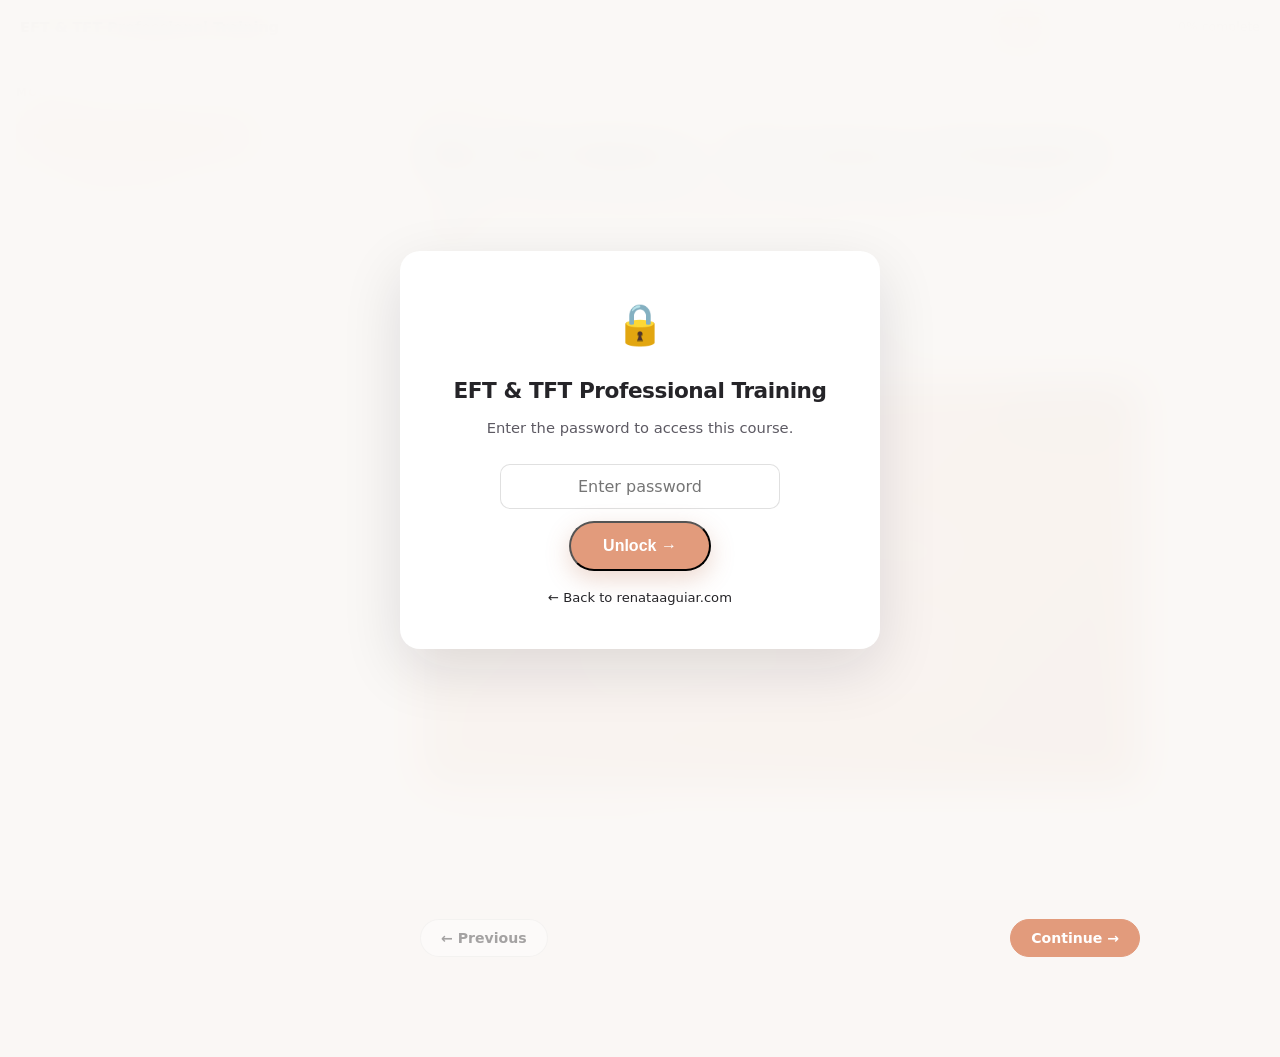
==== commit 23b4ea96: "Wrap EFT English content in data-lang=en for bilingual support Structural prep for Portuguese transl" ====
--- a/learn/eft-tft/index.html
+++ b/learn/eft-tft/index.html
@@ -82,8 +82,10 @@
           <div class="module-section is-active" id="module-0">
             <div class="module-header">
               <p class="module-label">Module 1</p>
+              <div data-lang="en">
               <h1 class="module-title">Why This Matters — The Science of Emotions</h1>
               <p class="module-objective">Understand the neuroscience behind emotional reactions, discover how unprocessed emotions are stored in the body, and learn why tapping techniques create rapid, measurable change.</p>
+              </div>
             </div>
 
             <!-- Step indicator -->
@@ -129,6 +131,7 @@
 
             <!-- ─── Step 2: Learn ─── -->
             <div class="module-step">
+            <div data-lang="en">
             <h2>Before Anything Else: A Question</h2>
             <blockquote>"Do you feel that you control your emotions… or does it sometimes seem like they control you?"</blockquote>
             <p>Because most people don't suffer from feeling too much. They suffer because no one ever taught them <strong>what to do</strong> with what they feel.</p>
@@ -247,6 +250,7 @@
             </div>
 
             </div>
+            </div>
 
             <!-- ─── Step 3: Practice & Quiz ─── -->
             <div class="module-step">
@@ -331,8 +335,10 @@
           <div class="module-section" id="module-1">
             <div class="module-header">
               <p class="module-label">Module 2</p>
+              <div data-lang="en">
               <h1 class="module-title">The Tapping Map — Mastering the Points</h1>
               <p class="module-objective">Learn the complete EFT and TFT tapping point map with meridian associations. Practice the full sequence and understand the SUD/SUE measurement scales.</p>
+              </div>
             </div>
 
             <!-- Step indicator -->
@@ -382,6 +388,7 @@
 
             <!-- ─── Step 2: Learn ─── -->
             <div class="module-step">
+            <div data-lang="en">
 
             <h2>Your Body Is the Toolkit</h2>
             <p>Now that you understand the science behind emotions, it's time to learn the instrument. From this point forward, <strong>your body becomes your toolkit</strong>.</p>
@@ -600,6 +607,7 @@
 
             
             </div>
+            </div>
 
             <!-- ─── Step 3: Practice & Quiz ─── -->
             <div class="module-step">
@@ -686,8 +694,10 @@
           <div class="module-section" id="module-2">
             <div class="module-header">
               <p class="module-label">Module 3</p>
+              <div data-lang="en">
               <h1 class="module-title">Self-Application — EFT Protocols &amp; Setup Phrases</h1>
               <p class="module-objective">Master the setup phrase and its variations, the reminder phrase technique, the complete 10-step mini-session protocol, and daily micro-interventions.</p>
+              </div>
             </div>
 
             <!-- Step indicator -->
@@ -739,6 +749,7 @@
 
             <!-- ─── Step 2: Learn ─── -->
             <div class="module-step">
+            <div data-lang="en">
 
             <h2>Accountability — Before We Begin</h2>
             <blockquote>"Before we start: who practiced every day?"</blockquote>
@@ -862,6 +873,7 @@
 
             
             </div>
+            </div>
 
             <!-- ─── Step 3: Practice & Quiz ─── -->
             <div class="module-step">
@@ -961,8 +973,10 @@
           <div class="module-section" id="module-3">
             <div class="module-header">
               <p class="module-label">Module 4</p>
+              <div data-lang="en">
               <h1 class="module-title">TFT Algorithms &amp; the 9-Gamut</h1>
               <p class="module-objective">Learn the specific TFT algorithms for anxiety, depression, anger, phobia, pain, and trauma. Master the 9-Gamut treatment and understand why it works.</p>
+              </div>
             </div>
 
             <!-- Step indicator -->
@@ -1015,6 +1029,7 @@
 
             <!-- ─── Step 2: Learn ─── -->
             <div class="module-step">
+            <div data-lang="en">
 
             <h2>The Power of Precision — Why TFT Uses Algorithms</h2>
             <blockquote>"Does anyone remember the practical difference between EFT and TFT?"</blockquote>
@@ -1189,6 +1204,7 @@
 
             
             </div>
+            </div>
 
             <!-- ─── Step 3: Practice & Quiz ─── -->
             <div class="module-step">
@@ -1288,8 +1304,10 @@
           <div class="module-section" id="module-4">
             <div class="module-header">
               <p class="module-label">Module 5</p>
+              <div data-lang="en">
               <h1 class="module-title">The Emotional Cycle, Tuning &amp; Gentle Techniques</h1>
               <p class="module-objective">Understand the 6-stage emotional cycle, master tuning (maintaining emotional contact during tapping), and learn the three gentle trauma techniques essential for safe practice.</p>
+              </div>
             </div>
 
             <!-- Step indicator -->
@@ -1343,6 +1361,7 @@
 
             <!-- ─── Step 2: Learn ─── -->
             <div class="module-step">
+            <div data-lang="en">
 
             <h2>Understanding How Emotions Build — The 6-Stage Cycle</h2>
             <p>Before we can intervene skillfully, we need to understand how emotions build, escalate, and sustain themselves. Every emotional reaction follows a predictable cycle — and once you can see it, you can intervene at any stage.</p>
@@ -1507,6 +1526,38 @@
               <p><strong>When in doubt, start with more distance and move closer.</strong> You can always deepen — you cannot un-trigger someone who has been flooded.</p>
             </div>
 
+            <h3>Which Technique Should You Use?</h3>
+            <div class="flow-picker">
+              <div data-flow-step="1" style="display:block">
+                <p class="flow-picker-q">Is the client willing to share details of the traumatic event?</p>
+                <button class="flow-picker-choice" data-next="2">Yes, they can describe it</button>
+                <button class="flow-picker-choice" data-next="3">No, it's too painful or they can't verbalize</button>
+              </div>
+              <div data-flow-step="2" style="display:none">
+                <p class="flow-picker-q">Can they narrate the event without becoming overwhelmed (SUD stays below 7)?</p>
+                <button class="flow-picker-choice" data-answer="story">Yes, they can tell it with some distress but stay grounded</button>
+                <button class="flow-picker-choice" data-answer="movie">No, they get very distressed when trying to tell it</button>
+              </div>
+              <div data-flow-step="3" style="display:none">
+                <p class="flow-picker-q">Can the client give the memory a title or brief label?</p>
+                <button class="flow-picker-choice" data-answer="tearless">Yes, they can name it without details</button>
+                <button class="flow-picker-choice" data-answer="movie">No, even naming it is triggering</button>
+              </div>
+              <div class="flow-picker-answer" data-answer="story">
+                <h4>Tell the Story Technique</h4>
+                <p>The client narrates the event while you tap together. Stop at any intensity spike, tap it down, then continue. This is the most thorough approach — it processes every emotional layer of the narrative.</p>
+              </div>
+              <div class="flow-picker-answer" data-answer="movie">
+                <h4>Movie Technique</h4>
+                <p>The client watches the memory like a movie — from a distance, with the screen far away. They don't narrate out loud. You tap on the overall distress. This creates safety through dissociative distance while still processing the core emotion.</p>
+              </div>
+              <div class="flow-picker-answer" data-answer="tearless">
+                <h4>Tearless Trauma Technique</h4>
+                <p>The client only provides a title (e.g., "the accident"). No details needed. You tap on the estimated SUD. This is the safest approach — it processes the emotional charge without re-exposure to traumatic content.</p>
+              </div>
+              <button class="flow-picker-restart">Try Again</button>
+            </div>
+
             <h2>Aspects — The Hidden Layers of Every Issue</h2>
             <p>Here is something that catches many new practitioners off guard: you tap on a memory, the SUD drops beautifully, the client feels relief — and then next session, they say <em>"It didn't work. The feeling came back."</em></p>
             <p>Did the tapping fail? Almost certainly not. What happened is that a <strong>different aspect</strong> of the same event became active.</p>
@@ -1639,6 +1690,7 @@
 
             
             </div>
+            </div>
 
             <!-- ─── Step 3: Practice & Quiz ─── -->
             <div class="module-step">
@@ -1737,8 +1789,10 @@
           <div class="module-section" id="module-5">
             <div class="module-header">
               <p class="module-label">Module 6</p>
+              <div data-lang="en">
               <h1 class="module-title">Practitioner Skills — Rapport, Listening &amp; Safety</h1>
               <p class="module-objective">Build the foundational practitioner skills of rapport, active listening, and validation. Learn critical safety protocols including abreaction management, dissociation screening, and grounding techniques.</p>
+              </div>
             </div>
 
             <!-- Step indicator -->
@@ -1788,6 +1842,7 @@
 
             <!-- ─── Step 2: Learn ─── -->
             <div class="module-step">
+            <div data-lang="en">
 
             <h2>Rapport &mdash; The Foundation of Everything</h2>
             <blockquote>"Without connection, there is no emotional openness. Without openness, tapping cannot reach the core. The client needs to feel: here I am safe to be exactly who I am."</blockquote>
@@ -1932,6 +1987,40 @@
               <p>This technique works by progressively engaging each sense, pulling attention out of internal distress and into present-moment sensory reality.</p>
             </div>
 
+            <h3>Recognize the Signs — Click to Reveal</h3>
+            <div class="flip-cards">
+              <div class="flip-card">
+                <div class="flip-card-inner">
+                  <div class="flip-card-front">Blank stare, eyes unfocused</div>
+                  <div class="flip-card-back"><strong>Dissociation</strong> — The client has mentally left the room. Stop tapping. Use grounding: "Tell me 5 things you can see right now."</div>
+                </div>
+              </div>
+              <div class="flip-card">
+                <div class="flip-card-inner">
+                  <div class="flip-card-front">Sudden silence mid-sentence</div>
+                  <div class="flip-card-back"><strong>Freeze response</strong> — The nervous system has shut down. Speak slowly and softly. Ask them to feel their feet on the floor. Offer water.</div>
+                </div>
+              </div>
+              <div class="flip-card">
+                <div class="flip-card-inner">
+                  <div class="flip-card-front">Nervous laughter about a painful topic</div>
+                  <div class="flip-card-back"><strong>Emotional deflection</strong> — Not true humor. The client is protecting themselves. Gently name it: "I notice you're laughing, but your body seems tense. What's happening inside?"</div>
+                </div>
+              </div>
+              <div class="flip-card">
+                <div class="flip-card-inner">
+                  <div class="flip-card-front">Client says "I'm fine" but body is rigid</div>
+                  <div class="flip-card-back"><strong>Incongruence</strong> — Words and body don't match. Trust the body. "Your words say fine, but I notice your shoulders are very tight. Let's slow down."</div>
+                </div>
+              </div>
+              <div class="flip-card">
+                <div class="flip-card-inner">
+                  <div class="flip-card-front">Rapid breathing, fidgeting, looking at the door</div>
+                  <div class="flip-card-back"><strong>Hyperarousal / Flight response</strong> — The client's nervous system is in fight-or-flight. Pause everything. Guide breathing (4-2-6). Create physical safety. Do NOT continue tapping until they're regulated.</div>
+                </div>
+              </div>
+            </div>
+
             <div class="callout callout-key">
               <div class="callout-label">🔑 Key Concept</div>
               <h3 class="callout-title">Bilateral Tapping for Grounding</h3>
@@ -1998,6 +2087,7 @@
 
             
             </div>
+            </div>
 
             <!-- ─── Step 3: Practice & Quiz ─── -->
             <div class="module-step">
@@ -2099,8 +2189,10 @@
           <div class="module-section" id="module-6">
             <div class="module-header">
               <p class="module-label">Module 7</p>
+              <div data-lang="en">
               <h1 class="module-title">Professional Sessions — Structure, Difficult Cases &amp; Ethics</h1>
               <p class="module-objective">Master the 5-phase professional session structure, learn to handle the three most challenging client scenarios, and develop a comprehensive ethical framework for your practice.</p>
+              </div>
             </div>
 
             <!-- Step indicator -->
@@ -2154,6 +2246,7 @@
 
             <!-- ─── Step 2: Learn ─── -->
             <div class="module-step">
+            <div data-lang="en">
 
             <h2>From Student to Practitioner</h2>
             <p>You have spent six modules learning techniques, practicing on yourself, and building clinical skills. Now we cross a threshold. This module is about what happens when another person sits across from you and says, <strong>"I need help."</strong></p>
@@ -2404,6 +2497,34 @@
               <li><strong>Watch for compassion fatigue:</strong> If you notice emotional numbness, cynicism, dread before sessions, or difficulty sleeping after heavy sessions — these are signals, not weaknesses</li>
               <li><strong>Model what you teach:</strong> Your clients will sense whether you practice what you preach. Self-care is not selfish — it is professional integrity</li>
             </ul>
+
+            <h3>Ethics Scenarios — What Would You Do?</h3>
+            <div class="flip-cards">
+              <div class="flip-card">
+                <div class="flip-card-inner">
+                  <div class="flip-card-front">A client asks you to treat their 8-year-old child for test anxiety. You have no training in working with children.</div>
+                  <div class="flip-card-back"><strong>Refer out.</strong> Working outside your competence is an ethical violation, even with good intentions. Explain honestly and help them find a child-specialized practitioner. Your integrity builds more trust than overreaching.</div>
+                </div>
+              </div>
+              <div class="flip-card">
+                <div class="flip-card-inner">
+                  <div class="flip-card-front">During a session, a client reveals they are being physically abused by their partner.</div>
+                  <div class="flip-card-back"><strong>Safety first.</strong> This is a mandatory reporting situation in many jurisdictions. Do not continue the session as normal. Ensure immediate safety, provide crisis resources, and follow your local reporting obligations. Document everything.</div>
+                </div>
+              </div>
+              <div class="flip-card">
+                <div class="flip-card-inner">
+                  <div class="flip-card-front">A close friend asks if you can "just do a quick session" for free at a dinner party.</div>
+                  <div class="flip-card-back"><strong>Decline gracefully.</strong> Dual relationships compromise therapeutic effectiveness. "I'd love to help — let's set up a proper session where I can give you my full attention." Boundaries protect both of you.</div>
+                </div>
+              </div>
+              <div class="flip-card">
+                <div class="flip-card-inner">
+                  <div class="flip-card-front">A client's SUD drops from 9 to 3 in one session. They want to stop. You believe more work is needed.</div>
+                  <div class="flip-card-back"><strong>Respect their autonomy.</strong> The client decides when to stop. Acknowledge the progress, explain what further work could address, and let them choose. Pushing past their boundary erodes trust and can cause harm.</div>
+                </div>
+              </div>
+            </div>
 
             <!-- ── SOAP NOTES ── -->
             <h2>Documentation: SOAP Notes</h2>
@@ -2466,6 +2587,7 @@
             <!-- ── HOMEWORK ── -->
             
             </div>
+            </div>
 
             <!-- ─── Step 3: Practice & Quiz ─── -->
             <div class="module-step">
@@ -2566,8 +2688,10 @@
           <div class="module-section" id="module-7">
             <div class="module-header">
               <p class="module-label">Module 8</p>
+              <div data-lang="en">
               <h1 class="module-title">Building Your Practice — Cases, Business &amp; Next Steps</h1>
               <p class="module-objective">Present your capstone case study, learn the 8-week client program model, understand pricing and niche selection, and build your professional positioning. This is graduation day.</p>
+              </div>
             </div>
 
             <!-- Step indicator -->
@@ -2622,6 +2746,7 @@
 
             <!-- ─── Step 2: Learn ─── -->
             <div class="module-step">
+            <div data-lang="en">
 
             <h2>Capstone Case Presentation Format</h2>
             <p>Before we move into business building, there is one final clinical skill to master: <strong>presenting a case for peer review</strong>. Whether you join a supervision group, attend a conference, or consult with a colleague, you need a clear, professional format for discussing your work.</p>
@@ -2832,6 +2957,26 @@
               <p>Write yours. Say it out loud. Refine it until it feels natural.</p>
             </div>
 
+            <h3>Build Your Professional Positioning Statement</h3>
+            <div class="position-builder">
+              <p>Fill in each field to create your unique practitioner positioning:</p>
+              <div style="display:flex;flex-direction:column;gap:12px;max-width:400px;margin:16px auto">
+                <label style="font-size:0.85rem;font-weight:600">Who do you help?
+                  <input type="text" data-field="who" placeholder="e.g., busy professionals, new mothers" style="width:100%;padding:8px 12px;border:1px solid rgba(0,0,0,0.12);border-radius:8px;font-family:inherit;font-size:0.9rem;margin-top:4px">
+                </label>
+                <label style="font-size:0.85rem;font-weight:600">What do they struggle with?
+                  <input type="text" data-field="what" placeholder="e.g., anxiety, burnout, chronic pain" style="width:100%;padding:8px 12px;border:1px solid rgba(0,0,0,0.12);border-radius:8px;font-family:inherit;font-size:0.9rem;margin-top:4px">
+                </label>
+                <label style="font-size:0.85rem;font-weight:600">What is your approach?
+                  <input type="text" data-field="how" placeholder="e.g., EFT tapping and somatic techniques" style="width:100%;padding:8px 12px;border:1px solid rgba(0,0,0,0.12);border-radius:8px;font-family:inherit;font-size:0.9rem;margin-top:4px">
+                </label>
+                <label style="font-size:0.85rem;font-weight:600">What transformation do you deliver?
+                  <input type="text" data-field="result" placeholder="e.g., feel calm and in control again" style="width:100%;padding:8px 12px;border:1px solid rgba(0,0,0,0.12);border-radius:8px;font-family:inherit;font-size:0.9rem;margin-top:4px">
+                </label>
+              </div>
+              <div class="position-builder-preview" style="background:var(--bg-alt);padding:16px 20px;border-radius:12px;font-size:1.05rem;font-style:italic;text-align:center;margin-top:16px">I help [who you help] overcome [what they struggle with] using [your approach] — so they can [the transformation].</div>
+            </div>
+
             <h2>Research Literacy — Talking About the Evidence</h2>
             <p>As a practitioner, you will be asked: <em>"Does this actually work? Is there science behind it?"</em> You need to answer confidently, accurately, and without overclaiming.</p>
 
@@ -2963,6 +3108,7 @@
             <!-- Reflection (instead of homework) -->
             
             </div>
+            </div>
 
             <!-- ─── Step 3: Practice & Quiz ─── -->
             <div class="module-step">
--- a/learn/courses.css
+++ b/learn/courses.css
@@ -1812,7 +1812,8 @@
   text-align: center;
 }
 
-.flow-picker-question {
+.flow-picker-question,
+.flow-picker-q {
   text-align: center;
   font-size: 0.95rem;
   font-weight: 600;
@@ -1854,9 +1855,12 @@
 
 .flow-picker-answer.is-visible { display: block; }
 
-.flow-picker-answer.is-movie { background: #e3f2fd; border-left: 4px solid #1976d2; }
-.flow-picker-answer.is-story { background: #e8f5e9; border-left: 4px solid #4caf50; }
-.flow-picker-answer.is-tearless { background: #f3e5f5; border-left: 4px solid #9c27b0; }
+.flow-picker-answer.is-movie,
+.flow-picker-answer[data-answer="movie"] { background: #e3f2fd; border-left: 4px solid #1976d2; }
+.flow-picker-answer.is-story,
+.flow-picker-answer[data-answer="story"] { background: #e8f5e9; border-left: 4px solid #4caf50; }
+.flow-picker-answer.is-tearless,
+.flow-picker-answer[data-answer="tearless"] { background: #f3e5f5; border-left: 4px solid #9c27b0; }
 
 .flow-picker-restart {
   margin-top: 12px;
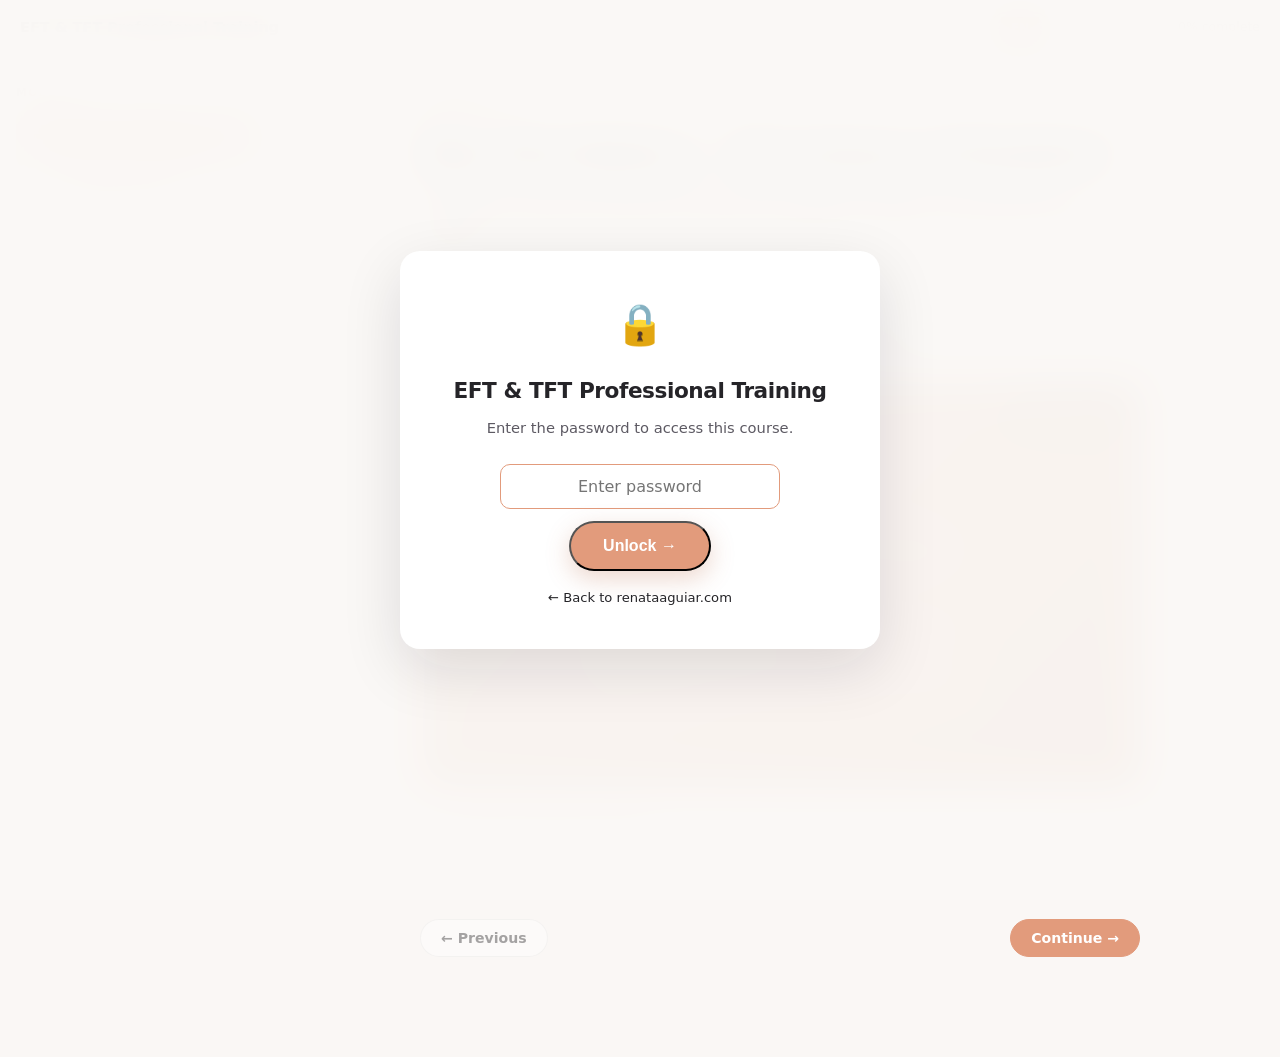
==== commit 0e5ecfd7: "Add Portuguese translations for EFT Module 6 Learn step Full PT content for Practitioner Skills modu" ====
--- a/learn/eft-tft/index.html
+++ b/learn/eft-tft/index.html
@@ -86,6 +86,10 @@
               <h1 class="module-title">Why This Matters — The Science of Emotions</h1>
               <p class="module-objective">Understand the neuroscience behind emotional reactions, discover how unprocessed emotions are stored in the body, and learn why tapping techniques create rapid, measurable change.</p>
               </div>
+              <div data-lang="pt">
+              <h1 class="module-title">Por Que Isso Importa — A Ciencia das Emocoes</h1>
+              <p class="module-objective">Entenda a neurociencia por tras das reacoes emocionais, descubra como emocoes nao processadas ficam armazenadas no corpo e aprenda por que as tecnicas de tapping produzem mudancas rapidas e mensuraveis.</p>
+              </div>
             </div>
 
             <!-- Step indicator -->
@@ -250,6 +254,124 @@
             </div>
 
             </div>
+            <div data-lang="pt">
+            <h2>Antes de Tudo: Uma Pergunta</h2>
+            <blockquote>"Voce sente que controla suas emocoes… ou as vezes parece que elas controlam voce?"</blockquote>
+            <p>Porque a maioria das pessoas nao sofre por sentir demais. Elas sofrem porque ninguem nunca as ensinou <strong>o que fazer</strong> com o que sentem.</p>
+            <p>Este curso nao e sobre evitar o que voce sente. E sobre aprender algo que quase ninguem sabe: <strong>como reconhecer, entender e regular suas emocoes</strong>. E isso… muda tudo.</p>
+
+            <div class="callout callout-exercise">
+              <div class="callout-label">✏️ Exercicio — Consciencia Corporal</div>
+              <h3 class="callout-title">Onde Voce Sente?</h3>
+              <p>Feche os olhos por 10 segundos. Pense em algo que te causou desconforto esta semana — nao precisa ser nada grave. Nao analise. Apenas observe: <strong>onde isso aparece no seu corpo?</strong></p>
+              <p>Fique com isso por 10–15 segundos em silencio.</p>
+              <p>Depois escreva onde voce sentiu: peito apertado? Estomago em no? Mandibula cerrada? Ombros pesados?</p>
+              <p><em>O que voce acabou de fazer… e o comeco de tudo. Vamos trabalhar exatamente com isso ao longo de toda a formacao.</em></p>
+            </div>
+
+            <h2>A Ciencia Por Tras das Emocoes</h2>
+            <h3>Emocoes Sao Biologia — Nao Fraqueza</h3>
+            <ul>
+              <li><strong>Amygdala:</strong> processa ameacas em milissegundos — ela reage antes que sua mente consciente saiba o que aconteceu</li>
+              <li><strong>Cortex pre-frontal:</strong> tenta regular a resposta — mas chega atrasado</li>
+              <li>E por isso que voce reage antes de pensar — e neurologico, nao um defeito de carater</li>
+              <li>O tapping funciona exatamente nessa lacuna entre reacao e regulacao</li>
+            </ul>
+
+            <div class="callout callout-tip">
+              <div class="callout-label">💡 Dica Pro — Fato Surpreendente</div>
+              <p>A amygdala dispara uma resposta de estresse em aproximadamente 12 milissegundos. O cortex pre-frontal leva 200–500 milissegundos para responder. Isso significa que <strong>voce reage quase 40 vezes mais rapido do que pensa</strong>.</p>
+              <p><em>Fonte: LeDoux (1996), "The Emotional Brain." O valor de 12ms e aproximado e baseado em vias de processamento subcortical.</em></p>
+            </div>
+
+            <h3>Experimente — Sua Velocidade de Reacao vs. Sua Amygdala</h3>
+            <div class="reaction-demo">
+              <p class="reaction-demo-title">Quao Rapido Voce Consegue Reagir?</p>
+              <p class="reaction-demo-desc">Quando a caixa ficar VERMELHA, clique o mais rapido que puder. Depois compare sua velocidade com os 12ms da sua amygdala.</p>
+              <div class="reaction-demo-area is-waiting">Clique aqui para comecar</div>
+              <p class="reaction-demo-insight"></p>
+            </div>
+
+            <h3>O Corpo Como Arquivo Emocional</h3>
+            <ul>
+              <li>Emocoes nao resolvidas ficam armazenadas no sistema nervoso</li>
+              <li>Um cheiro, uma musica, uma voz podem reativar emocoes antigas sem aviso</li>
+              <li>O corpo continua reagindo mesmo quando a situacao ja passou ha muito tempo</li>
+              <li>E por isso que terapias somaticas — aquelas que trabalham com o corpo — produzem resultados tao rapidos</li>
+            </ul>
+            <blockquote>"O corpo guarda memorias que a mente as vezes tenta esquecer."</blockquote>
+
+            <h3>Expressao Saudavel vs. Bloqueio Emocional</h3>
+            <div class="callout callout-key">
+              <div class="callout-label">🔑 Conceito-Chave</div>
+              <h3 class="callout-title">Dois Caminhos Para Cada Emocao</h3>
+              <p><strong>Expressao saudavel:</strong> Reconhecer e nomear a emocao → dar espaco sem se perder nela → permitir que o ciclo completo se realize → Resultado: alivio e clareza.</p>
+              <p><strong>Bloqueio emocional:</strong> Suprimir ("Nao posso sentir isso") → acumular sem processar → ignorar os sinais do corpo → Resultado: tensao, sintomas, explosao.</p>
+            </div>
+
+            <h2>O Que Sao EFT e TFT?</h2>
+            <h3>A Historia — Contexto Que Cria Credibilidade</h3>
+            <ul>
+              <li><strong>Anos 1980:</strong> Dr. Roger Callahan, psicologo americano, descobriu que fazer tapping em pontos de acupressao enquanto focava em uma emocao reduzia a intensidade emocional em minutos</li>
+              <li>Ele chamou de <strong>TFT — Thought Field Therapy</strong></li>
+              <li><strong>Anos 1990:</strong> Gary Craig simplificou a abordagem e criou o <strong>EFT — Emotional Freedom Techniques</strong></li>
+              <li>Hoje, pesquisas publicadas validam o EFT para ansiedade, TEPT, fobia e dor cronica</li>
+              <li>A Association for Comprehensive Energy Psychology (ACEP) representa terapeutas no mundo todo</li>
+            </ul>
+
+            <div class="callout callout-tip">
+              <div class="callout-label">💡 Dica Pro — Evidencia Cientifica</div>
+              <p>Um estudo publicado no <em>Journal of Nervous and Mental Disease</em> mostrou uma <strong>reducao de 43% no cortisol</strong> (o hormonio do estresse) apos apenas uma hora de EFT — comparado com 14% no grupo controle.</p>
+              <p><em>Referencia: Church, Yount &amp; Brooks (2012).</em></p>
+            </div>
+
+            <h3>EFT vs. TFT — Entenda a Diferenca</h3>
+            <table class="tapping-table">
+              <thead>
+                <tr><th>Caracteristica</th><th>EFT</th><th>TFT</th></tr>
+              </thead>
+              <tbody>
+                <tr><td>Sequencia</td><td>Sequencia FIXA de 9 pontos</td><td>Algoritmos ESPECIFICOS por emocao</td></tr>
+                <tr><td>Complexidade</td><td>Facil de aprender e autoaplicar</td><td>Mais preciso, requer mais treinamento</td></tr>
+                <tr><td>Preparacao</td><td>Frase de preparacao longa</td><td>Inclui Tratamento 9-Gamut</td></tr>
+                <tr><td>Melhor para</td><td>Iniciantes e autoaplicacao</td><td>Sessoes profissionais direcionadas</td></tr>
+                <tr><td>Criado por</td><td>Gary Craig (anos 1990)</td><td>Dr. Roger Callahan (anos 1980)</td></tr>
+              </tbody>
+            </table>
+
+            <h2>Microintervencoes Para o Dia a Dia</h2>
+            <h3>O Radar Corporal — Sinais Que Sua Mente Ignora</h3>
+            <ul>
+              <li><strong>Ombros tensos:</strong> alerta de estresse cronico acumulado</li>
+              <li><strong>Mandibula cerrada:</strong> frequentemente inconsciente, ligada a ansiedade</li>
+              <li><strong>Respiracao curta:</strong> corpo em modo luta-ou-fuga</li>
+              <li><strong>Estomago apertado, maos frias, testa franzida:</strong> todos convites do seu corpo para prestar atencao</li>
+            </ul>
+
+            <div class="callout callout-exercise">
+              <div class="callout-label">✏️ Exercicio — Microintervencoes (Menos de 2 Minutos)</div>
+              <h3 class="callout-title">Tres Resets Rapidos</h3>
+              <ol>
+                <li><strong>Respiracao:</strong> Inspire 4 segundos → segure 2 segundos → expire 6 segundos. Repita 3 vezes. <em>"Isso sinaliza ao sistema nervoso que nao ha perigo imediato."</em></li>
+                <li><strong>Alongamento:</strong> Ombros ate as orelhas, segure, solte devagar. 3 vezes. Role suavemente o pescoco de um lado para o outro.</li>
+                <li><strong>Mini-tapping:</strong> Faca tapping em KC + UE + CB por 5–10 segundos cada. Pense: <em>"Eu libero esta pressao e permito que meu corpo relaxe."</em></li>
+              </ol>
+            </div>
+
+            <h2>Quebrando o Estado</h2>
+            <div class="callout callout-key">
+              <div class="callout-label">🔑 Conceito-Chave</div>
+              <h3 class="callout-title">O Que e "Quebrar o Estado"?</h3>
+              <p>Quando alguem esta em crise, o cerebro fica repetindo o mesmo circuito em loop. Quebrar o estado significa <strong>interromper esse padrao</strong> e criar espaco para intervencao. E como reiniciar um computador travado — sem o reset, nada funciona.</p>
+              <p><strong>Tres formas de quebrar o estado:</strong></p>
+              <ol>
+                <li><strong>Respiracao consciente:</strong> 3 respiracoes lentas, profundas e guiadas</li>
+                <li><strong>Movimento fisico:</strong> levantar, caminhar, sacudir os bracos, beber agua</li>
+                <li><strong>Humor leve:</strong> um comentario descontraido — sem invalidar a dor da pessoa</li>
+              </ol>
+            </div>
+
+            </div>
             </div>
 
             <!-- ─── Step 3: Practice & Quiz ─── -->
@@ -338,6 +460,10 @@
               <div data-lang="en">
               <h1 class="module-title">The Tapping Map — Mastering the Points</h1>
               <p class="module-objective">Learn the complete EFT and TFT tapping point map with meridian associations. Practice the full sequence and understand the SUD/SUE measurement scales.</p>
+              </div>
+              <div data-lang="pt">
+              <h1 class="module-title">O Mapa do Tapping — Dominando os Pontos</h1>
+              <p class="module-objective">Aprenda o mapa completo de pontos de tapping EFT e TFT com associacoes de meridianos. Pratique a sequencia completa e entenda as escalas de medicao SUD/SUE.</p>
               </div>
             </div>
 
@@ -605,7 +731,156 @@
 
             <hr>
 
-            
+
+            </div>
+            <div data-lang="pt">
+            <h2>Seu Corpo e a Ferramenta</h2>
+            <p>Agora que voce entende a ciencia por tras das emocoes, e hora de aprender o instrumento. A partir daqui, <strong>seu corpo se torna sua ferramenta de trabalho</strong>.</p>
+
+            <div class="callout callout-tip">
+              <div class="callout-label">💡 Dica Pro — A Regra de Ouro</div>
+              <p>Sempre demonstre cada ponto no seu proprio corpo ao ensinar. Faca todos acompanharem e fazerem tapping junto com voce. <strong>Nao ensine so teoria — ensine movimento.</strong> O corpo aprende fazendo, nao apenas ouvindo.</p>
+            </div>
+
+            <h2>Pontos de Tapping EFT — Guia Completo do Terapeuta</h2>
+            <p>Existem 9 pontos primarios na sequencia EFT. Cada um corresponde a um ponto especifico de acupressao e seu meridiano associado.</p>
+
+            <table class="tapping-table">
+              <thead>
+                <tr><th>#</th><th>Ponto</th><th>Localizacao</th><th>Meridiano</th><th>Frase-Lembrete Exemplo</th></tr>
+              </thead>
+              <tbody>
+                <tr><td>KC</td><td>Karate Chop</td><td>Lateral da mao, entre a base do dedo minimo e o pulso</td><td>Intestino Delgado</td><td>"Mesmo tendo este [problema], eu me aceito profunda e completamente"</td></tr>
+                <tr><td>TH</td><td>Topo da Cabeca</td><td>Centro exato do topo da cabeca (coroa)</td><td>Ponto de Convergencia</td><td>"Esta ansiedade"</td></tr>
+                <tr><td>EB</td><td>Sobrancelha</td><td>Borda interna da sobrancelha, proximo a ponte do nariz</td><td>Bexiga</td><td>"Esta tensao"</td></tr>
+                <tr><td>SE</td><td>Lado do Olho</td><td>Osso no canto externo do olho</td><td>Vesicula Biliar</td><td>"Eu ainda sinto isso"</td></tr>
+                <tr><td>UE</td><td>Abaixo do Olho</td><td>Osso diretamente abaixo do olho, alinhado com a pupila</td><td>Estomago</td><td>"Este medo no meu corpo"</td></tr>
+                <tr><td>UN</td><td>Abaixo do Nariz</td><td>Entre o nariz e o labio superior</td><td>Vaso Governador</td><td>"Eu ainda me sinto assim"</td></tr>
+                <tr><td>CH</td><td>Queixo</td><td>Vinco entre o labio inferior e o queixo</td><td>Vaso Central</td><td>"E dificil lidar com isso"</td></tr>
+                <tr><td>CB</td><td>Clavicula</td><td>Cerca de 2 cm abaixo e ao lado da fossa do esterno</td><td>Rim</td><td>"Eu sinto no meu corpo"</td></tr>
+                <tr><td>UA</td><td>Abaixo do Braco</td><td>Cerca de 10 cm abaixo da axila, na lateral do torso</td><td>Baco</td><td>"Aberto a mudanca"</td></tr>
+              </tbody>
+            </table>
+
+            <h3>Mapa Interativo de Tapping — Clique para Explorar</h3>
+            <div class="tap-diagram">
+              <svg viewBox="0 0 240 300" xmlns="http://www.w3.org/2000/svg">
+                <ellipse cx="120" cy="65" rx="44" ry="52" fill="none" stroke="#d4c4b8" stroke-width="2"/>
+                <line x1="120" y1="117" x2="120" y2="230" stroke="#d4c4b8" stroke-width="2"/>
+                <line x1="120" y1="145" x2="72" y2="200" stroke="#d4c4b8" stroke-width="2"/>
+                <line x1="120" y1="145" x2="168" y2="200" stroke="#d4c4b8" stroke-width="2"/>
+                <line x1="72" y1="200" x2="48" y2="265" stroke="#d4c4b8" stroke-width="2"/>
+                <line x1="168" y1="200" x2="192" y2="265" stroke="#d4c4b8" stroke-width="2"/>
+                <g class="tap-point" data-code="TH" data-name="Topo da Cabeca (TH)" data-location="Centro exato da coroa" data-meridian="Ponto de Convergencia">
+                  <circle cx="120" cy="15" r="10"/><text x="120" y="15">TH</text>
+                </g>
+                <g class="tap-point" data-code="EB" data-name="Sobrancelha (EB)" data-location="Borda interna da sobrancelha, proximo a ponte do nariz" data-meridian="Meridiano da Bexiga">
+                  <circle cx="94" cy="47" r="10"/><text x="94" y="47">EB</text>
+                </g>
+                <g class="tap-point" data-code="SE" data-name="Lado do Olho (SE)" data-location="Osso no canto externo do olho" data-meridian="Meridiano da Vesicula Biliar">
+                  <circle cx="164" cy="55" r="10"/><text x="164" y="55">SE</text>
+                </g>
+                <g class="tap-point" data-code="UE" data-name="Abaixo do Olho (UE)" data-location="Osso diretamente abaixo do olho, alinhado com a pupila" data-meridian="Meridiano do Estomago">
+                  <circle cx="108" cy="74" r="10"/><text x="108" y="74">UE</text>
+                </g>
+                <g class="tap-point" data-code="UN" data-name="Abaixo do Nariz (UN)" data-location="Entre o nariz e o labio superior" data-meridian="Vaso Governador">
+                  <circle cx="120" cy="90" r="10"/><text x="120" y="90">UN</text>
+                </g>
+                <g class="tap-point" data-code="CH" data-name="Queixo (CH)" data-location="Vinco entre o labio inferior e o queixo" data-meridian="Vaso Central">
+                  <circle cx="120" cy="107" r="10"/><text x="120" y="107">CH</text>
+                </g>
+                <g class="tap-point" data-code="CB" data-name="Clavicula (CB)" data-location="~2 cm abaixo e ao lado da fossa do esterno" data-meridian="Meridiano do Rim">
+                  <circle cx="96" cy="135" r="10"/><text x="96" y="135">CB</text>
+                </g>
+                <g class="tap-point" data-code="UA" data-name="Abaixo do Braco (UA)" data-location="~10 cm abaixo da axila" data-meridian="Meridiano do Baco">
+                  <circle cx="76" cy="178" r="10"/><text x="76" y="178">UA</text>
+                </g>
+                <g class="tap-point" data-code="KC" data-name="Karate Chop (KC)" data-location="Lateral da mao, entre a base do minimo e o pulso" data-meridian="Meridiano do Intestino Delgado">
+                  <circle cx="44" cy="270" r="10"/><text x="44" y="270">KC</text>
+                </g>
+              </svg>
+              <div class="tap-info">
+                <p class="tap-info-hint">👆 Clique em qualquer ponto para ver os detalhes</p>
+                <p class="tap-info-name" style="display:none"></p>
+                <p class="tap-info-location" style="display:none"></p>
+                <p class="tap-info-meridian" style="display:none"></p>
+              </div>
+            </div>
+
+            <div class="callout callout-key">
+              <div class="callout-label">🔑 Conceito-Chave — Tecnica Correta de Tapping</div>
+              <h3 class="callout-title">Como Fazer Tapping</h3>
+              <ul>
+                <li><strong>Use 2 a 4 dedos.</strong> Bata com firmeza suave — como bater em uma mesa de madeira.</li>
+                <li><strong>Cada ponto: 5 a 7 batidas.</strong> Ritmo de aproximadamente 1 batida por segundo.</li>
+                <li><strong>Repita a frase-lembrete</strong> em voz alta ou mentalmente enquanto faz tapping em cada ponto.</li>
+                <li><strong>Qualquer lado do corpo funciona</strong> — voce pode alternar ou usar o lado que parecer mais natural.</li>
+              </ul>
+            </div>
+
+            <h2>Pontos TFT — Mao e Dedos</h2>
+            <p>Alem dos pontos compartilhados com EFT, a TFT usa pontos especificos na mao e nos dedos que sao essenciais para seus algoritmos:</p>
+            <ul>
+              <li><strong>Ponto Gamut (GP):</strong> Dorso da mao, no sulco entre os nós dos dedos anelar e minimo — o ponto-chave para o Tratamento 9-Gamut</li>
+              <li><strong>Lateral do polegar:</strong> Ao lado da unha, borda interna</li>
+              <li><strong>Lateral do indicador:</strong> Ao lado da unha, borda interna</li>
+              <li><strong>Lateral do dedo medio:</strong> Ao lado da unha, borda interna</li>
+              <li><strong>Lateral do dedo minimo:</strong> Ao lado da unha — este e o <em>ponto da raiva</em> na TFT</li>
+              <li><strong>KC (Karate Chop):</strong> Usado tanto em EFT quanto em TFT para preparacao e correcao de Reversao Psicologica</li>
+            </ul>
+
+            <div class="callout callout-exercise">
+              <div class="callout-label">✏️ Exercicio — Pratica da Sequencia Completa</div>
+              <h3 class="callout-title">Sua Primeira Rodada Completa de Tapping</h3>
+              <p>Siga estes passos agora mesmo — faca com seu corpo, nao apenas com a mente:</p>
+              <ol>
+                <li>Pense em uma <strong>preocupacao leve do dia a dia</strong> — nada traumatico, apenas algo que tem ocupado sua mente.</li>
+                <li><strong>Avalie a intensidade:</strong> Quanto isso te incomoda agora? De uma nota de 0 a 10.</li>
+                <li><strong>KC — 3 vezes:</strong> "Mesmo tendo esta preocupacao, eu me aceito profunda e completamente."</li>
+                <li><strong>Faca tapping na sequencia:</strong> TH → EB → SE → UE → UN → CH → CB → UA — dizendo a frase-lembrete "esta preocupacao" em cada ponto.</li>
+                <li><strong>Respire fundo 3 vezes.</strong></li>
+                <li><strong>Reavalie:</strong> Qual e sua nota agora?</li>
+              </ol>
+              <p><em>Apos completar a rodada, observe o que mudou. O numero diminuiu? A sensacao no corpo mudou? Este momento de consciencia antes-e-depois e fundamental para construir confianca na tecnica.</em></p>
+            </div>
+
+            <h2>Medindo a Mudanca — Escalas SUD e SUE</h2>
+            <blockquote>"Quando medimos, podemos acompanhar a mudanca emocional em termos concretos. As vezes a pessoa pensa: 'Nao sei se mudou muito.' Mas quando olha o numero — estava em 9, agora esta em 5 — isso traz clareza. Isso traz confianca na tecnica."</blockquote>
+
+            <div class="callout callout-key">
+              <div class="callout-label">🔑 Conceito-Chave — Escala SUD</div>
+              <h3 class="callout-title">Unidades Subjetivas de Desconforto (SUD)</h3>
+              <ul>
+                <li><strong>0</strong> = Nenhum desconforto</li>
+                <li><strong>5</strong> = Desconforto moderado</li>
+                <li><strong>10</strong> = Intensidade maxima</li>
+              </ul>
+              <p>Use <strong>ANTES e DURANTE</strong> o tapping para acompanhar a reducao do desconforto.</p>
+            </div>
+
+            <div class="callout callout-key">
+              <div class="callout-label">🔑 Conceito-Chave — Escala SUE</div>
+              <h3 class="callout-title">Unidades Subjetivas de Bem-Estar (SUE)</h3>
+              <ul>
+                <li><strong>0</strong> = Nenhum alivio percebido</li>
+                <li><strong>+5</strong> = Alivio significativo</li>
+                <li><strong>+10</strong> = Bem-estar completo</li>
+              </ul>
+              <p>Use <strong>APOS</strong> o tapping — isso mede o que <em>cresceu</em>, nao apenas o que diminuiu.</p>
+            </div>
+
+            <div class="callout callout-tip">
+              <div class="callout-label">💡 Dica Pro — Guiando a Avaliacao</div>
+              <h3 class="callout-title">Ajude Clientes a Medir Com Mais Precisao</h3>
+              <p>Oriente-os alem do simples "melhor ou pior." Peca que observem todo o corpo:</p>
+              <ul>
+                <li>Como esta sua respiracao agora comparada com antes?</li>
+                <li>Houve mudanca na tensao muscular?</li>
+                <li>Seus pensamentos parecem mais organizados?</li>
+              </ul>
+              <p><em>"Se sua emocao estava em 9 e agora esta em 6, uma liberacao real ja aconteceu. O tapping e cumulativo — quanto mais voce pratica, mais rapido o corpo responde."</em></p>
+            </div>
+
             </div>
             </div>
 
@@ -697,6 +972,10 @@
               <div data-lang="en">
               <h1 class="module-title">Self-Application — EFT Protocols &amp; Setup Phrases</h1>
               <p class="module-objective">Master the setup phrase and its variations, the reminder phrase technique, the complete 10-step mini-session protocol, and daily micro-interventions.</p>
+              </div>
+              <div data-lang="pt">
+              <h1 class="module-title">Autoaplicacao — Protocolos EFT e Frases de Preparacao</h1>
+              <p class="module-objective">Domine a frase de preparacao e suas variacoes, a tecnica da frase-lembrete, o protocolo completo de mini-sessao em 10 passos e microintervencoes diarias.</p>
               </div>
             </div>
 
@@ -871,7 +1150,127 @@
               <p><strong>Result:</strong> SUD dropped from 9 to 2 in a single session. Carlos delivered his presentation successfully. Notice the combination: EFT for broad emotional clearing, then TFT's targeted anxiety algorithm for precision work.</p>
             </div>
 
-            
+            </div>
+            <div data-lang="pt">
+            <h2>Responsabilidade — Antes de Comecar</h2>
+            <blockquote>"Antes de comecar: quem praticou todos os dias?"</blockquote>
+            <p>Essa nao e uma pergunta educada — e uma verificacao de compromisso. Levante sua mao primeiro (modele o comportamento que espera), depois pergunte diretamente:</p>
+            <ul>
+              <li>"Me conte: qual foi seu SUD antes e depois?"</li>
+              <li>"O que voce sentiu no corpo durante o tapping?"</li>
+              <li>"Teve algo que te surpreendeu?"</li>
+            </ul>
+            <p>Se voce nao praticou: tudo bem. Hoje a pratica comeca aqui, ao vivo. Mas a partir deste modulo, o que voce aprende so faz sentido se voce experimentar.</p>
+
+            <div class="callout callout-case">
+              <div class="callout-label">🎭 Estudo de Caso — Leia Antes de Continuar</div>
+              <h3 class="callout-title">Carlos, 38 — Medo de Palco Antes de Uma Grande Apresentacao</h3>
+              <p><strong>Situacao:</strong> Carlos, 38, e gerente de vendas. Ele chegou paralisado antes de uma apresentacao para a diretoria. <strong>SUD: 9.</strong> Maos suadas, voz travada, pensamento em loop: "Vou travar quando chegar minha vez."</p>
+              <p><strong>Sua vez:</strong> O que voce faria? Qual tecnica escolheria? Qual seria sua primeira frase? Por onde comecaria?</p>
+              <p><em>Pense na sua resposta antes de rolar para baixo e ver a solucao.</em></p>
+            </div>
+
+            <h2>A Frase de Preparacao — O Que a Maioria Nunca Explica</h2>
+            <blockquote>"A frase de preparacao tem uma estrutura muito especifica: 'Mesmo tendo este [reconhecimento do problema], eu me aceito profunda e completamente.' Ela faz duas coisas ao mesmo tempo: ativa a emocao E cria um estado de aceitacao. Sem ela, o tapping e mecanico. Com ela, o tapping alcanca o nucleo emocional."</blockquote>
+
+            <div class="callout callout-key">
+              <div class="callout-label">🔑 Conceito-Chave — Estrutura da Frase de Preparacao</div>
+              <h3 class="callout-title">A Formula em Duas Partes</h3>
+              <p><strong>Parte 1 — Reconhecimento do problema:</strong> "Mesmo tendo este/esta [problema especifico]…"</p>
+              <p><strong>Parte 2 — Declaracao de autoaceitacao:</strong> "…eu me aceito profunda e completamente."</p>
+              <p>Esta estrutura dupla e essencial. A primeira parte sintoniza o sistema nervoso com o problema. A segunda parte impede que o sistema se feche em resistencia. Juntas, elas abrem a porta para o tapping funcionar.</p>
+            </div>
+
+            <h3>5 Variacoes — Quando o Cliente Resiste ao "Eu Me Aceito"</h3>
+            <p>Alguns clientes nao conseguem dizer "eu me aceito profunda e completamente" — e isso e perfeitamente valido. Nunca force a frase original. Use a variacao que ressoa:</p>
+            <ol>
+              <li><strong>"…eu escolho me aceitar exatamente como sou."</strong></li>
+              <li><strong>"…eu estou aberto(a) a liberar isso."</strong></li>
+              <li><strong>"…eu escolho sentir paz sobre isso."</strong></li>
+              <li><strong>"…eu reconheco o que sinto e estou disposto(a) a mudar."</strong></li>
+              <li><strong>"…eu estou bem agora, mesmo com isso."</strong></li>
+            </ol>
+
+            <div class="callout callout-tip">
+              <div class="callout-label">💡 Dica Pro — Use a Linguagem do Cliente</div>
+              <p>Sempre combine a variacao com o que parece autentico para a pessoa. Se uma frase cria desconforto ou resistencia, ela esta trabalhando contra voce. A frase de preparacao deve funcionar como uma ponte, nao como uma parede.</p>
+            </div>
+
+            <h2>Construa Sua Propria Frase de Preparacao</h2>
+            <div class="phrase-builder">
+              <p class="phrase-builder-title">Construtor de Frase de Preparacao</p>
+              <p class="phrase-builder-desc">Digite o que voce (ou seu cliente) esta sentindo agora. Veja sua frase de preparacao personalizada aparecer instantaneamente.</p>
+              <input class="phrase-builder-input" type="text" placeholder="ex: no no estomago, medo de falar em publico, aperto no peito...">
+              <div class="phrase-builder-output">
+                <p class="phrase-builder-label">Sua Frase de Preparacao</p>
+                <div class="phrase-builder-phrase"></div>
+                <p class="phrase-builder-label">Variacoes (se a original nao ressoar)</p>
+                <div class="phrase-builder-variation"></div>
+                <div class="phrase-builder-variation"></div>
+                <div class="phrase-builder-variation"></div>
+              </div>
+            </div>
+
+            <h2>A Frase-Lembrete — O Erro Mais Comum</h2>
+            <div class="callout callout-key">
+              <div class="callout-label">🔑 Conceito-Chave — Regras da Frase-Lembrete</div>
+              <h3 class="callout-title">Use as Palavras EXATAS do Cliente</h3>
+              <ul>
+                <li>Use as <strong>palavras exatas do cliente</strong> — nunca substitua pela sua propria linguagem</li>
+                <li>Se o cliente diz "este no na garganta" — use isso, nao "esta ansiedade"</li>
+                <li>A frase precisa <strong>ativar</strong> a emocao, nao descreve-la academicamente</li>
+                <li>Quanto mais especifica a frase, mais profundo o tapping alcanca</li>
+              </ul>
+              <p><em>E aqui que muitos terapeutas erram. Eles "profissionalizam" a linguagem e perdem a carga emocional. As palavras do cliente carregam a energia — use-as exatamente como foram ditas.</em></p>
+            </div>
+
+            <h2>O Protocolo Completo de Mini-Sessao — 10 Passos</h2>
+            <p>Este e o roteiro que voce usara nas suas primeiras sessoes. Simples, claro e funcional. Aprenda de cor.</p>
+
+            <div class="callout callout-key">
+              <div class="callout-label">🔑 Conceito-Chave — Mini-Sessao em 10 Passos</div>
+              <h3 class="callout-title">Seu Primeiro Roteiro de Sessao</h3>
+              <ol>
+                <li><strong>IDENTIFICAR:</strong> Qual e o problema ou emocao?</li>
+                <li><strong>OBSERVAR:</strong> Onde aparece no corpo? Como e a sensacao?</li>
+                <li><strong>MEDIR:</strong> SUD inicial — diga o numero em voz alta</li>
+                <li><strong>FRASE:</strong> Crie uma frase curta que represente o problema (use as palavras exatas)</li>
+                <li><strong>PREPARACAO:</strong> KC × 3 com a frase de preparacao completa</li>
+                <li><strong>SEQUENCIA:</strong> TH → EB → SE → UE → UN → CH → CB → UA com a frase-lembrete</li>
+                <li><strong>RESPIRAR:</strong> 3 respiracoes profundas</li>
+                <li><strong>REAVALIAR:</strong> Novo SUD — diga o numero em voz alta</li>
+                <li><strong>REPETIR:</strong> Se SUD ainda acima de 3, faca outra rodada</li>
+                <li><strong>FECHAR:</strong> SUD final + SUE — o que cresceu? O que mudou?</li>
+              </ol>
+            </div>
+
+            <div class="callout callout-exercise">
+              <div class="callout-label">✏️ Exercicio — Pratica de Medicao ao Vivo</div>
+              <h3 class="callout-title">Mini-Sessao Completa — Faca Agora</h3>
+              <ol>
+                <li>Pense em uma <strong>situacao levemente estressante</strong> desta semana</li>
+                <li>Avalie seu <strong>SUD agora</strong>: numero de 0 a 10 — diga em voz alta</li>
+                <li>Faca uma <strong>rodada completa de EFT</strong> usando o protocolo de 10 passos acima</li>
+                <li>Respire. <strong>Reavalie seu SUD.</strong></li>
+                <li>Avalie seu <strong>SUE</strong>: quanto alivio voce sente? Novo numero.</li>
+              </ol>
+              <p><em>Observe a diferenca entre onde voce comecou e onde esta agora. Este momento de mudanca mensuravel e o que constroi confianca na tecnica — para voce e para seus futuros clientes.</em></p>
+            </div>
+
+            <div class="callout callout-case">
+              <div class="callout-label">🎭 Estudo de Caso — Solucao Revelada</div>
+              <h3 class="callout-title">Carlos — Solucao Tecnica</h3>
+              <ol>
+                <li><strong>Quebrar o estado:</strong> Respiracao 4-2-6 antes de qualquer tapping (Carlos esta preso em um loop mental — precisamos interrompe-lo primeiro)</li>
+                <li><strong>Medir:</strong> SUD = 9</li>
+                <li><strong>KC × 3:</strong> "Mesmo tendo este medo de travar, eu me aceito profunda e completamente"</li>
+                <li><strong>Sequencia completa de EFT</strong> com frase-lembrete: "este medo de travar"</li>
+                <li><strong>Algoritmo de ansiedade TFT</strong> logo apos: UE × 5 → UA × 5 → CB × 5 + 9-Gamut</li>
+                <li><strong>Reavaliar SUD.</strong> Repetir se acima de 3.</li>
+              </ol>
+              <p><strong>Resultado:</strong> SUD caiu de 9 para 2 em uma unica sessao. Carlos fez sua apresentacao com sucesso. Note a combinacao: EFT para limpeza emocional ampla, depois o algoritmo direcionado de ansiedade da TFT para trabalho de precisao.</p>
+            </div>
+
             </div>
             </div>
 
@@ -976,6 +1375,10 @@
               <div data-lang="en">
               <h1 class="module-title">TFT Algorithms &amp; the 9-Gamut</h1>
               <p class="module-objective">Learn the specific TFT algorithms for anxiety, depression, anger, phobia, pain, and trauma. Master the 9-Gamut treatment and understand why it works.</p>
+              </div>
+              <div data-lang="pt">
+              <h1 class="module-title">Algoritmos TFT e o 9-Gamut</h1>
+              <p class="module-objective">Aprenda os algoritmos especificos de TFT para ansiedade, depressao, raiva, fobia, dor e trauma. Domine o tratamento 9-Gamut e entenda por que funciona.</p>
               </div>
             </div>
 
@@ -1202,7 +1605,159 @@
               <p><em>Notice: with a SUD of 10 and a lifelong phobia, this will likely require multiple sessions. Set that expectation up front. But also note — each session typically shows measurable progress, which builds the client's confidence in the process.</em></p>
             </div>
 
-            
+            </div>
+            <div data-lang="pt">
+            <h2>O Poder da Precisao — Por Que a TFT Usa Algoritmos</h2>
+            <blockquote>"Alguem lembra a diferenca pratica entre EFT e TFT?"</blockquote>
+            <p>O EFT usa uma sequencia universal de tapping para tudo. A TFT vai alem — ela tem <strong>algoritmos especificos para cada condicao emocional</strong>. Pense assim: o EFT e um canivete suico. A TFT e um kit cirurgico completo — cada instrumento projetado para um trabalho especifico.</p>
+
+            <div class="callout callout-tip">
+              <div class="callout-label">💡 Dica Pro — Checkpoints SUD</div>
+              <p>Na TFT, sempre <strong>meca o SUD apos cada sequencia de tratamento</strong> e antes de decidir os proximos passos. O algoritmo nao e um procedimento unico — e um ciclo: faca tapping na sequencia, verifique o SUD, repita se necessario, depois prossiga para o 9-Gamut quando o SUD comecar a cair.</p>
+            </div>
+
+            <h2>Os 6 Algoritmos Centrais da TFT</h2>
+            <p>Cada emocao tem sua propria sequencia de tapping. Clique em qualquer condicao para ver o protocolo completo.</p>
+            <div class="algo-selector">
+              <div class="algo-selector-options">
+                <button class="algo-selector-btn" data-algo="anxiety-pt">😰 Ansiedade</button>
+                <button class="algo-selector-btn" data-algo="depression-pt">😔 Depressao</button>
+                <button class="algo-selector-btn" data-algo="anger-pt">😤 Raiva</button>
+                <button class="algo-selector-btn" data-algo="phobia-pt">😱 Fobia</button>
+                <button class="algo-selector-btn" data-algo="pain-pt">🤕 Dor</button>
+                <button class="algo-selector-btn" data-algo="trauma-pt">💔 Trauma</button>
+              </div>
+              <div class="algo-selector-result" data-algo-panel="anxiety-pt">
+                <h4>Algoritmo de Ansiedade</h4>
+                <div class="algo-selector-sequence">UE × 5 → UA × 5 → CB × 5 &nbsp;+&nbsp; 9-Gamut &nbsp;+&nbsp; Repetir UE → UA → CB</div>
+                <p>O algoritmo mais usado na pratica diaria. Resultados tipicamente rapidos. <strong>O ponto sob o braco (UA) e essencial</strong> — faz parte do protocolo publicado de Callahan e nao deve ser omitido.</p>
+              </div>
+              <div class="algo-selector-result" data-algo-panel="depression-pt">
+                <h4>Algoritmo de Depressao</h4>
+                <div class="algo-selector-sequence">Gamut × 30 → CB × 5 &nbsp;+&nbsp; 9-Gamut</div>
+                <p>Se nao houver resultado apos 3 rodadas, use a correcao de Reversao Psicologica (RP) antes de continuar. A depressao frequentemente envolve padroes mais profundos de RP.</p>
+              </div>
+              <div class="algo-selector-result" data-algo-panel="anger-pt">
+                <h4>Algoritmo de Raiva</h4>
+                <div class="algo-selector-sequence">Dedo Minimo × 5 → CB × 5 &nbsp;+&nbsp; 9-Gamut</div>
+                <p>O efeito e frequentemente imediato — isso o torna excelente para demonstracao ao vivo. O ponto do dedo minimo e especificamente associado a raiva no mapeamento de meridianos da TFT.</p>
+              </div>
+              <div class="algo-selector-result" data-algo-panel="phobia-pt">
+                <h4>Algoritmo de Fobia</h4>
+                <div class="algo-selector-sequence">EB → UE → UA → CB &nbsp;+&nbsp; 9-Gamut &nbsp;+&nbsp; Repetir</div>
+                <p>Repita entre sessoes. Fobias fortes podem requerer multiplas sessoes — cada uma reduz o SUD mais rapido que a anterior. O tapping e cumulativo.</p>
+              </div>
+              <div class="algo-selector-result" data-algo-panel="pain-pt">
+                <h4>Algoritmo de Dor Fisica</h4>
+                <div class="algo-selector-sequence">Gamut × 50 → CB × 5 &nbsp;+&nbsp; 9-Gamut</div>
+                <p>Isso alivia a <em>intensidade</em> da dor — nao cura a condicao subjacente. <strong>Sempre comunique isso claramente ao cliente.</strong></p>
+              </div>
+              <div class="algo-selector-result" data-algo-panel="trauma-pt">
+                <h4>Algoritmo de Trauma</h4>
+                <div class="algo-selector-sequence">EB → UE → UA → CB &nbsp;+&nbsp; 9-Gamut &nbsp;+&nbsp; Repetir</div>
+                <p>Material intenso pode emergir durante este protocolo. Requer preparacao do terapeuta, habilidades de aterramento e um plano de seguranca. <strong>Nunca use em uma primeira sessao.</strong></p>
+              </div>
+            </div>
+
+            <div class="callout callout-warning">
+              <div class="callout-label">⚠️ Atencao — Seguranca do Algoritmo de Trauma</div>
+              <h3 class="callout-title">Manuseie Com Cuidado</h3>
+              <p>O algoritmo de trauma pode trazer a tona <strong>material emocional intenso e inesperado</strong>. Antes de usar com um cliente:</p>
+              <ul>
+                <li>Certifique-se de ter praticado <strong>tecnicas de aterramento</strong> (cobertas no Modulo 6)</li>
+                <li>Tenha um <strong>plano de manejo de ab-reacao</strong> pronto</li>
+                <li>Conheca os sinais de <strong>dissociacao</strong> (olhar vidrado, afeto plano, calma inapropriada subita)</li>
+                <li>Nunca use em primeira sessao ou sem rapport estabelecido</li>
+              </ul>
+            </div>
+
+            <h2>O Tratamento 9-Gamut — Todos os 9 Passos</h2>
+            <p>O 9-Gamut e o motor de processamento neurologico da TFT. Enquanto <strong>faz tapping continuamente no Ponto Gamut</strong> (dorso da mao, entre os nos dos dedos anelar e minimo), realize cada passo na ordem:</p>
+            <ol>
+              <li><strong>Feche os olhos</strong></li>
+              <li><strong>Abra os olhos</strong></li>
+              <li><strong>Olhe para baixo e para a esquerda</strong> (firme), depois retorne ao centro</li>
+              <li><strong>Olhe para baixo e para a direita</strong> (firme), depois retorne ao centro</li>
+              <li><strong>Role os olhos em um circulo completo</strong> em uma direcao</li>
+              <li><strong>Role os olhos em um circulo completo</strong> na direcao oposta</li>
+              <li><strong>Cantarole uma musica</strong> por cerca de 5 segundos (ex: "Parabens pra Voce")</li>
+              <li><strong>Conte em voz alta de 1 a 5</strong></li>
+              <li><strong>Cantarole a musica novamente</strong> por cerca de 5 segundos</li>
+            </ol>
+
+            <div class="callout callout-key">
+              <div class="callout-label">🔑 Conceito-Chave — Por Que o 9-Gamut Funciona</div>
+              <h3 class="callout-title">Processamento Hemisferico</h3>
+              <p>O Tratamento 9-Gamut funciona porque engaja diferentes tipos de processamento cerebral simultaneamente:</p>
+              <ul>
+                <li><strong>Movimentos oculares</strong> ativam diferentes hemisferios do cerebro — similar ao mecanismo por tras do EMDR</li>
+                <li><strong>Cantarolar</strong> engaja o hemisferio direito (processamento criativo, emocional)</li>
+                <li><strong>Contar em voz alta</strong> engaja o hemisferio esquerdo (processamento logico, sequencial)</li>
+                <li>Alternar entre essas modalidades ajuda a <strong>"desfazer" o processamento incompleto</strong> que mantem a emocao presa</li>
+              </ul>
+            </div>
+
+            <div class="callout callout-exercise">
+              <div class="callout-label">✏️ Exercicio — Pratique o 9-Gamut</div>
+              <h3 class="callout-title">Faca Agora — Todos os 9 Passos</h3>
+              <p>Encontre o Ponto Gamut no dorso da sua mao. Comece a fazer tapping continuamente e siga todos os 9 passos acima. Nao apresse — leve cerca de 3–5 segundos em cada passo.</p>
+            </div>
+
+            <h2>Procedimento de Respiracao da Clavicula</h2>
+            <p>O Procedimento de Respiracao da Clavicula e uma tecnica de correcao da TFT usada quando <strong>o tratamento nao esta funcionando</strong> — quando o SUD permanece preso apesar da aplicacao correta do algoritmo.</p>
+
+            <div class="callout callout-key">
+              <div class="callout-label">🔑 Conceito-Chave — Respiracao da Clavicula</div>
+              <h3 class="callout-title">Quando Nada Mais Funciona</h3>
+              <ol>
+                <li>Coloque dois dedos de uma mao no <strong>ponto da clavicula (CB)</strong></li>
+                <li>Com a outra mao, faca tapping no <strong>Ponto Gamut</strong> continuamente enquanto realiza cada passo de respiracao (5 batidas por passo):</li>
+              </ol>
+              <ul>
+                <li>Inspire totalmente e segure — bata 5 vezes</li>
+                <li>Expire pela metade e segure — bata 5 vezes</li>
+                <li>Expire totalmente e segure — bata 5 vezes</li>
+                <li>Inspire pela metade e segure — bata 5 vezes</li>
+                <li>Respire normalmente — bata 5 vezes</li>
+              </ul>
+            </div>
+
+            <h2>Rolagem de Olhos do Chao ao Teto</h2>
+            <p>A rolagem de olhos do chao ao teto e uma tecnica de <strong>consolidacao</strong> da TFT usada ao final de um tratamento bem-sucedido. Use quando o SUD ja caiu para 2 ou menos.</p>
+
+            <div class="callout callout-key">
+              <div class="callout-label">🔑 Conceito-Chave — Consolidacao</div>
+              <h3 class="callout-title">Fixe os Ganhos</h3>
+              <ol>
+                <li>Faca tapping no <strong>Ponto Gamut</strong> continuamente</li>
+                <li>Comece com os olhos olhando <strong>para o chao</strong></li>
+                <li>Lentamente — em cerca de 6–7 segundos — levante o olhar do chao ate o teto, mantendo a cabeca nivelada</li>
+                <li>Continue fazendo tapping durante todo o movimento ocular</li>
+              </ol>
+              <p>Este procedimento simples frequentemente elimina o ultimo ponto de SUD. Use como seu movimento final apos uma sequencia de algoritmo bem-sucedida.</p>
+            </div>
+
+            <div class="callout callout-case">
+              <div class="callout-label">🎭 Estudo de Caso</div>
+              <h3 class="callout-title">Ana, 42 — Fobia de Aviao</h3>
+              <p><strong>Situacao:</strong> Ana, 42, entra em panico ao ver qualquer imagem de aviao. <strong>SUD: 10.</strong> Um sonho de toda vida de viajar foi adiado por anos por causa deste medo.</p>
+              <p><strong>Sua vez:</strong> EFT ou TFT? Qual algoritmo? O que voce diria antes de comecar?</p>
+            </div>
+
+            <div class="callout callout-case">
+              <div class="callout-label">🎭 Estudo de Caso — Solucao Revelada</div>
+              <h3 class="callout-title">Ana — Solucao Tecnica</h3>
+              <ol>
+                <li><strong>Tecnica:</strong> TFT — Algoritmo de Fobia: EB → UE → UA → CB + 9-Gamut + Repetir</li>
+                <li><strong>KC preparacao:</strong> "Mesmo tendo este medo de voar, eu me aceito profunda e completamente"</li>
+                <li><strong>Normalize primeiro:</strong> "Fobias respondem muito bem a TFT — vamos trabalhar nisso juntos."</li>
+                <li><strong>Checkpoint SUD:</strong> Meca apos cada rodada. Multiplas sessoes podem ser necessarias.</li>
+                <li><strong>Se SUD ficar preso:</strong> Aplique Procedimento de Respiracao da Clavicula, depois repita o algoritmo.</li>
+                <li><strong>Quando SUD chegar a 2 ou menos:</strong> Use a rolagem de olhos do chao ao teto para consolidar.</li>
+              </ol>
+              <p><em>Note: com SUD 10 e uma fobia de longa data, provavelmente serao necessarias multiplas sessoes. Defina essa expectativa desde o inicio. Mas cada sessao tipicamente mostra progresso mensuravel.</em></p>
+            </div>
+
             </div>
             </div>
 
@@ -1307,6 +1862,10 @@
               <div data-lang="en">
               <h1 class="module-title">The Emotional Cycle, Tuning &amp; Gentle Techniques</h1>
               <p class="module-objective">Understand the 6-stage emotional cycle, master tuning (maintaining emotional contact during tapping), and learn the three gentle trauma techniques essential for safe practice.</p>
+              </div>
+              <div data-lang="pt">
+              <h1 class="module-title">O Ciclo Emocional, Sintonizacao e Tecnicas Suaves</h1>
+              <p class="module-objective">Entenda o ciclo emocional de 6 estagios, domine a sintonizacao (manter contato emocional durante o tapping) e aprenda as tres tecnicas suaves de trauma essenciais para uma pratica segura.</p>
               </div>
             </div>
 
@@ -1688,7 +2247,222 @@
               <p><strong>Key lesson:</strong> When a client can't identify the trigger, <strong>start with the body</strong>. Physical sensations are always available, even when thoughts and memories aren't. The Tell the Story technique revealed the trigger that Mariana's conscious mind had hidden — the body led the way. This case also demonstrates Chasing the Pain (chest → throat → stomach) and Aspects (hurt → guilt → core belief) in a real clinical flow.</p>
             </div>
 
-            
+            </div>
+            <div data-lang="pt">
+            <h2>Entendendo Como as Emocoes Se Constroem — O Ciclo de 6 Estagios</h2>
+            <p>Antes de intervir com habilidade, precisamos entender como as emocoes se constroem, escalam e se sustentam. Toda reacao emocional segue um ciclo previsivel — e quando voce consegue ve-lo, pode intervir em qualquer estagio.</p>
+
+            <div class="callout callout-key">
+              <div class="callout-label">🔑 Conceito-Chave — O Ciclo Emocional de 6 Estagios</div>
+              <h3 class="callout-title">Do Gatilho ao Reforco</h3>
+              <ol>
+                <li><strong>Gatilho:</strong> Um evento externo ou lembrete interno ativa o sistema. Pode ser um cheiro, uma palavra, um olhar, uma memoria.</li>
+                <li><strong>Pensamento Automatico:</strong> O cerebro gera uma interpretacao instantanea — geralmente inconsciente e negativa. <em>"Isso e perigoso." "Nao sou bom o suficiente."</em></li>
+                <li><strong>Emocao:</strong> O pensamento produz um sentimento: ansiedade, raiva, tristeza, vergonha.</li>
+                <li><strong>Sintoma Fisico:</strong> A emocao se manifesta no corpo: peito apertado, coracao acelerado, estomago revolvido.</li>
+                <li><strong>Comportamento:</strong> A pessoa age sobre o sentimento: evitacao, retraimento, agressao, choro, congelamento.</li>
+                <li><strong>Consequencia/Reforco:</strong> O comportamento produz um resultado que retroalimenta o ciclo. A evitacao traz alivio temporario — que reforca a evitacao.</li>
+              </ol>
+            </div>
+
+            <div class="callout callout-tip">
+              <div class="callout-label">💡 Dica Pro — Identificando o Ponto de Entrada</div>
+              <p>Como terapeuta, seu trabalho e identificar <strong>onde no ciclo seu cliente esta preso</strong>. Alguns chegam no estagio da emocao ("Estou tao ansioso"). Outros no comportamento ("Nao consigo parar de checar o celular"). Outros no sintoma fisico ("Meu peito esta sempre apertado"). Todo ponto de entrada e valido.</p>
+            </div>
+
+            <h2>Sintonizacao — A Arte de Permanecer Conectado</h2>
+            <p>Quero que voce entenda profundamente: <strong>tapping sem sintonizacao e como tocar violao sem cordas.</strong> A mecanica esta la, mas nada ressoa.</p>
+
+            <div class="callout callout-key">
+              <div class="callout-label">🔑 Conceito-Chave — O Que e Sintonizacao?</div>
+              <h3 class="callout-title">Manter Contato Emocional Durante o Tapping</h3>
+              <p><strong>Sintonizacao</strong> significa que o cliente mantem contato emocional ativo com a questao enquanto faz tapping. Ele nao esta apenas pensando sobre o problema — esta <em>sentindo</em> no corpo, no peito, no estomago, na garganta.</p>
+              <p><strong>Sem sintonizacao, o tapping se torna mecanico.</strong> O cliente passa pelos movimentos mas o sistema emocional nao esta engajado. Resultado? Mudanca minima.</p>
+            </div>
+
+            <h3>Sintonizado vs. Intelectualizando — Como Diferenciar</h3>
+            <table class="tapping-table">
+              <thead>
+                <tr><th>Sinal</th><th>Sintonizado (Bom)</th><th>Intelectualizando (Nao Sintonizado)</th></tr>
+              </thead>
+              <tbody>
+                <tr><td>Qualidade da voz</td><td>Mais lenta, emocionalmente colorida, as vezes tremula</td><td>Plana, analitica, como relatorio</td></tr>
+                <tr><td>Linguagem corporal</td><td>Movimentando-se, suspirando, tocando peito ou estomago</td><td>Parada, controlada, bracos cruzados</td></tr>
+                <tr><td>Linguagem</td><td>"Eu sinto este peso no peito"</td><td>"Eu sei logicamente que isso nao deveria me incomodar"</td></tr>
+                <tr><td>Resposta SUD</td><td>Muda (sobe ou desce) entre rodadas</td><td>Permanece igual rodada apos rodada</td></tr>
+              </tbody>
+            </table>
+
+            <h3>Como Guiar o Cliente de Volta a Sintonizacao</h3>
+            <ul>
+              <li><strong>"Onde voce sente isso no corpo agora?"</strong> — Redireciona a atencao da mente para o corpo.</li>
+              <li><strong>"Fique com esse sentimento por um momento. Nao explique — apenas observe."</strong></li>
+              <li><strong>"Se esse sentimento tivesse uma cor, qual seria?"</strong> — Engaja o cerebro sensorial, nao-verbal.</li>
+              <li><strong>"Vamos desacelerar. Respire. Agora — o que aparece?"</strong></li>
+            </ul>
+
+            <div class="callout callout-warning">
+              <div class="callout-label">⚠️ Atencao — Sintonizacao e Sobrecarga</div>
+              <h3 class="callout-title">Existe Uma Linha Entre Sintonizado e Inundado</h3>
+              <p>Sintonizacao <strong>nao</strong> significa forcar o cliente a reviver seu pior momento em intensidade total. A zona ideal de sintonizacao e um <strong>SUD de 5-8</strong>: forte o suficiente para o sistema emocional estar ativado, manejavel o suficiente para o cliente ainda comunicar e participar.</p>
+              <p>Se o cliente ultrapassar SUD 9 durante a sintonizacao, <strong>pause o tapping imediatamente</strong>. Use aterramento para traze-lo de volta a uma faixa trabalhavel.</p>
+            </div>
+
+            <h2>A Triade Suave de Trauma</h2>
+            <p>Agora chegamos a tres das tecnicas mais importantes de toda a sua formacao. Sao as <strong>abordagens suaves ao trauma</strong> — metodos projetados para processar memorias dolorosas sem retraumatizar o cliente.</p>
+
+            <h3>1. Tecnica do Filme</h3>
+            <div class="callout callout-key">
+              <div class="callout-label">🔑 Conceito-Chave — Tecnica do Filme</div>
+              <h3 class="callout-title">Assistindo a Memoria de Uma Distancia Segura</h3>
+              <p>O cliente imagina a memoria traumatica como um filme curto em uma tela. Da um titulo ao filme (isso cria distancia cognitiva) e comeca a "assistir" do inicio.</p>
+              <ol>
+                <li>Peca ao cliente para dar um <strong>titulo curto</strong> a memoria — como nome de filme.</li>
+                <li>Peca para <strong>"dar play"</strong> e comecar a assistir na mente.</li>
+                <li>Quando a intensidade <strong>comecar a subir</strong> — mesmo levemente — eles levantam a mao ou dizem "pare."</li>
+                <li><strong>Pause o filme.</strong> Meca o SUD. Faca tapping no que estiver surgindo.</li>
+                <li>Quando SUD cair para 3 ou menos, <strong>"de play novamente"</strong>.</li>
+                <li>Continue ate o cliente poder <strong>assistir o filme inteiro sem pico de intensidade</strong>.</li>
+              </ol>
+            </div>
+
+            <h3>2. Tecnica Contar a Historia</h3>
+            <div class="callout callout-key">
+              <div class="callout-label">🔑 Conceito-Chave — Contar a Historia</div>
+              <h3 class="callout-title">Narrando Enquanto o Terapeuta Observa os Picos</h3>
+              <p>O cliente conta a historia do evento <strong>em voz alta</strong> enquanto o terapeuta observa sinais de intensidade emocional.</p>
+              <ol>
+                <li>Peca ao cliente para <strong>comecar a contar do inicio</strong> — devagar, nas proprias palavras.</li>
+                <li>Observe corpo, voz e rosto. No momento que notar <strong>qualquer sinal de intensidade crescente</strong>, diga suavemente: <strong>"Vamos parar aqui."</strong></li>
+                <li>Pergunte: <strong>"O que voce esta sentindo agora? Onde no corpo?"</strong> Meca SUD.</li>
+                <li><strong>Faca tapping neste momento especifico</strong> ate SUD cair para 3 ou menos.</li>
+                <li>Peca para <strong>voltar algumas frases antes do ponto de intensidade</strong> e continuar.</li>
+                <li>A historia esta "completa" quando o cliente pode <strong>contar toda a narrativa sem pico emocional</strong>.</li>
+              </ol>
+            </div>
+
+            <h3>3. Tecnica Trauma Sem Lagrimas</h3>
+            <div class="callout callout-key">
+              <div class="callout-label">🔑 Conceito-Chave — Trauma Sem Lagrimas</div>
+              <h3 class="callout-title">Processando Sem Ativar</h3>
+              <p>A tecnica mais suave das tres. O cliente trabalha no trauma <strong>sem ativa-lo emocionalmente por completo</strong>. Em vez de sentir a intensidade, ele <em>estima</em> qual seria.</p>
+              <ol>
+                <li>Peca ao cliente para <strong>pensar sobre o evento — mas nao entrar nele</strong>. Como ver um livro na prateleira sem abri-lo.</li>
+                <li>Pergunte: <strong>"Se voce fosse sentir essa memoria agora, qual seria seu SUD? Nao sinta — apenas estime."</strong></li>
+                <li><strong>Faca tapping no evento</strong> usando o SUD estimado como referencia.</li>
+                <li>Apos cada rodada, pergunte novamente: <strong>"Se fosse sentir agora, qual seria?"</strong></li>
+                <li>Continue ate o SUD estimado cair para 3 ou menos.</li>
+                <li>Agora — e so agora — peca ao cliente para <strong>realmente tentar sentir a memoria</strong>. Meca o SUD real.</li>
+              </ol>
+            </div>
+
+            <div class="callout callout-tip">
+              <div class="callout-label">💡 Dica Pro — Escolhendo a Tecnica Suave Certa</div>
+              <ul>
+                <li><strong>Trauma Sem Lagrimas</strong> — Distancia maxima. Melhor para trauma severo ou sessoes iniciais.</li>
+                <li><strong>Tecnica do Filme</strong> — Distancia moderada. Bom para a maioria do trabalho com trauma.</li>
+                <li><strong>Contar a Historia</strong> — Contato mais proximo. Melhor quando o cliente tem capacidade de se envolver com o material.</li>
+              </ul>
+              <p><strong>Na duvida, comece com mais distancia e aproxime-se.</strong></p>
+            </div>
+
+            <h3>Qual Tecnica Voce Deve Usar?</h3>
+            <div class="flow-picker">
+              <div data-flow-step="1" style="display:block">
+                <p class="flow-picker-q">O cliente esta disposto a compartilhar detalhes do evento traumatico?</p>
+                <button class="flow-picker-choice" data-next="2">Sim, consegue descrever</button>
+                <button class="flow-picker-choice" data-next="3">Nao, e muito doloroso ou nao consegue verbalizar</button>
+              </div>
+              <div data-flow-step="2" style="display:none">
+                <p class="flow-picker-q">Consegue narrar o evento sem ficar sobrecarregado (SUD fica abaixo de 7)?</p>
+                <button class="flow-picker-choice" data-answer="story">Sim, consegue contar com algum desconforto mas fica aterrado</button>
+                <button class="flow-picker-choice" data-answer="movie">Nao, fica muito angustiado ao tentar contar</button>
+              </div>
+              <div data-flow-step="3" style="display:none">
+                <p class="flow-picker-q">O cliente consegue dar um titulo ou rotulo breve a memoria?</p>
+                <button class="flow-picker-choice" data-answer="tearless">Sim, consegue nomear sem detalhes</button>
+                <button class="flow-picker-choice" data-answer="movie">Nao, ate nomear e gatilho</button>
+              </div>
+              <div class="flow-picker-answer" data-answer="story">
+                <h4>Tecnica Contar a Historia</h4>
+                <p>O cliente narra o evento enquanto voces fazem tapping juntos. Pare em qualquer pico de intensidade, reduza com tapping, depois continue.</p>
+              </div>
+              <div class="flow-picker-answer" data-answer="movie">
+                <h4>Tecnica do Filme</h4>
+                <p>O cliente assiste a memoria como um filme — a distancia. Nao narra em voz alta. Voce faz tapping no desconforto geral.</p>
+              </div>
+              <div class="flow-picker-answer" data-answer="tearless">
+                <h4>Tecnica Trauma Sem Lagrimas</h4>
+                <p>O cliente apenas fornece um titulo. Sem detalhes necessarios. Voce faz tapping no SUD estimado. A abordagem mais segura.</p>
+              </div>
+              <button class="flow-picker-restart">Tentar Novamente</button>
+            </div>
+
+            <h2>Aspectos — As Camadas Ocultas de Cada Questao</h2>
+            <div class="callout callout-key">
+              <div class="callout-label">🔑 Conceito-Chave — Aspectos</div>
+              <h3 class="callout-title">Diferentes Facetas do Mesmo Evento</h3>
+              <p>Toda memoria ou questao tem <strong>multiplos aspectos</strong> — diferentes camadas sensoriais, emocionais e cognitivas que podem precisar de tapping separado.</p>
+              <ul>
+                <li><strong>Visual:</strong> O que viram — um rosto, uma cor, sangue, escuridao</li>
+                <li><strong>Auditivo:</strong> O que ouviram — um grito, uma porta batendo, palavras ditas, silencio</li>
+                <li><strong>Emocional:</strong> Os sentimentos — medo, raiva, vergonha, impotencia</li>
+                <li><strong>Fisico:</strong> Sensacoes corporais — a dor, o frio, nausea</li>
+                <li><strong>Cognitivo:</strong> O significado criado — <em>"Foi minha culpa." "Eu deveria ter sabido."</em></li>
+              </ul>
+              <p><strong>Como lidar:</strong> Apos o SUD cair no alvo inicial, pergunte: <em>"Quando voce pensa nesse evento agora, tem mais alguma coisa que ainda incomoda?"</em></p>
+            </div>
+
+            <h2>O Efeito de Generalizacao</h2>
+            <div class="callout callout-key">
+              <div class="callout-label">🔑 Conceito-Chave — Efeito de Generalizacao</div>
+              <h3 class="callout-title">Quando Resolver Um Evento Cura Muitos</h3>
+              <p>Apos resolver uma memoria traumatica especifica, <strong>eventos similares frequentemente se resolvem automaticamente</strong>. O cerebro armazena experiencias similares em redes neurais conectadas. Quando voce resolve a carga emocional de um no na rede, a desativacao se espalha.</p>
+              <p><strong>Implicacao clinica:</strong> Voce nao precisa fazer tapping em toda memoria ruim. Foque nos <strong>eventos mais intensos e representativos</strong> de cada grupo.</p>
+            </div>
+
+            <h2>Procedimento de Paz Pessoal</h2>
+            <div class="callout callout-key">
+              <div class="callout-label">🔑 Conceito-Chave — Procedimento de Paz Pessoal</div>
+              <h3 class="callout-title">Abordagem Sistematica para Limpeza Emocional</h3>
+              <ol>
+                <li><strong>Faca uma lista</strong> de toda memoria incomoda que conseguir lembrar. A maioria gera 50-100+ itens.</li>
+                <li><strong>Avalie cada uma</strong> com SUD (0-10). Isso ajuda a priorizar.</li>
+                <li><strong>Comece fazendo tapping em um evento por dia</strong>. Inicie pelos itens de SUD mais baixo.</li>
+                <li><strong>Trabalhe a lista sistematicamente</strong> ao longo de semanas ou meses.</li>
+                <li><strong>Observe o Efeito de Generalizacao</strong> — ao limpar eventos especificos, reavalie a lista.</li>
+              </ol>
+            </div>
+
+            <h2>Perseguindo a Dor</h2>
+            <div class="callout callout-key">
+              <div class="callout-label">🔑 Conceito-Chave — Perseguindo a Dor</div>
+              <h3 class="callout-title">Seguindo a Sensacao Enquanto Ela Se Move</h3>
+              <p>Durante o tapping, uma sensacao fisica frequentemente <strong>muda de localizacao no corpo</strong>. O cliente comeca com aperto no peito. Apos uma rodada, o peito melhora — mas agora a garganta esta constrita. <strong>Isso nao e falha. E progresso.</strong></p>
+              <ol>
+                <li>Apos cada rodada, pergunte: <strong>"Onde voce sente agora?"</strong></li>
+                <li>Se mudou de localizacao, <strong>atualize a frase-lembrete</strong></li>
+                <li>Continue seguindo ate a sensacao <strong>se dissolver completamente ou chegar a SUD 0-2</strong></li>
+              </ol>
+            </div>
+
+            <div class="callout callout-case">
+              <div class="callout-label">🎭 Estudo de Caso</div>
+              <h3 class="callout-title">Mariana, 29 — O Loop de Choro</h3>
+              <p><strong>Situacao:</strong> Mariana, 29, chega ao consultorio em lagrimas. Chorando ha dois dias sem parar. <strong>SUD: 9.</strong> Quando perguntada o que desencadeou: <em>"Nao sei. Simplesmente nao para. Nem sei por que estou chorando."</em></p>
+              <p><strong>Solucao:</strong></p>
+              <ol>
+                <li><strong>Primeiro — estabilizar.</strong> Aterramento: respiracao guiada (4-2-6), copo de agua, tapping bilateral suave nos joelhos.</li>
+                <li><strong>Comece pelo corpo.</strong> <em>"Onde voce sente essa tristeza mais forte?"</em> Ela diz: <em>"Meu peito. Parece um peso."</em></li>
+                <li><strong>Faca tapping na sensacao fisica.</strong> Preparacao: <em>"Mesmo tendo este peso no peito que nao para, eu me aceito profunda e completamente."</em> SUD cai de 9 para 6.</li>
+                <li><strong>Use Contar a Historia.</strong> No SUD 6, ela esta na zona de sintonizacao. O gatilho se revela: foto da mae conectada a uma ligacao recente com palavras dolorosas.</li>
+                <li><strong>Verifique aspectos.</strong> Culpa (<em>"Eu deveria ter dito algo"</em>) e crenca mais profunda (<em>"Ela nunca vai me entender"</em>). Tapping em cada aspecto separadamente.</li>
+                <li><strong>Persiga a dor.</strong> O peso no peito move para garganta ("coisas que nao disse"), depois para estomago ("me sinto mal com isso").</li>
+                <li><strong>Feche com seguranca.</strong> SUD final: 2. Aterramento e fechamento positivo.</li>
+              </ol>
+              <p><strong>Licao-chave:</strong> Quando o cliente nao identifica o gatilho, <strong>comece pelo corpo</strong>. Sensacoes fisicas estao sempre disponiveis.</p>
+            </div>
+
             </div>
             </div>
 
@@ -1792,6 +2566,10 @@
               <div data-lang="en">
               <h1 class="module-title">Practitioner Skills — Rapport, Listening &amp; Safety</h1>
               <p class="module-objective">Build the foundational practitioner skills of rapport, active listening, and validation. Learn critical safety protocols including abreaction management, dissociation screening, and grounding techniques.</p>
+              </div>
+              <div data-lang="pt">
+              <h1 class="module-title">Habilidades do Terapeuta — Rapport, Escuta e Seguranca</h1>
+              <p class="module-objective">Desenvolva as habilidades fundamentais do terapeuta: rapport, escuta ativa e validacao. Aprenda protocolos criticos de seguranca incluindo manejo de ab-reacao, triagem de dissociacao e tecnicas de aterramento.</p>
               </div>
             </div>
 
@@ -2085,7 +2863,194 @@
               </ul>
             </div>
 
-            
+            </div>
+            <div data-lang="pt">
+            <h2>Rapport — A Base de Tudo</h2>
+            <blockquote>"Sem conexao, nao ha abertura emocional. Sem abertura, o tapping nao alcanca o nucleo. O cliente precisa sentir: aqui eu estou seguro para ser exatamente quem sou."</blockquote>
+            <p>Rapport nao e uma tecnica — e uma <strong>forma de estar presente</strong>. Comeca no momento em que o cliente te ve, na sua postura, nos seus olhos, no seu tom.</p>
+
+            <h3>Os Tres Pilares do Rapport</h3>
+            <ul>
+              <li><strong>Espelhamento:</strong> Combine sutilmente a linguagem corporal, tom de voz e ritmo de fala do cliente. Nao imitacao — reflexo.</li>
+              <li><strong>Acompanhamento:</strong> Encontre-os onde estao antes de tentar leva-los a qualquer lugar.</li>
+              <li><strong>Curiosidade genuina:</strong> A ferramenta de rapport mais poderosa e interesse real na experiencia da pessoa.</li>
+            </ul>
+
+            <div class="callout callout-key">
+              <div class="callout-label">🔑 Conceito-Chave</div>
+              <h3 class="callout-title">Frases do Terapeuta — Aprenda de Cor</h3>
+              <ul>
+                <li><strong>Boas-vindas:</strong> "Fico feliz que voce esteja aqui hoje."</li>
+                <li><strong>Seguranca:</strong> "Voce esta em um espaco seguro. Nao existe certo ou errado no que voce sente."</li>
+                <li><strong>Validacao:</strong> "O que voce esta sentindo faz sentido dado o que voce passou."</li>
+                <li><strong>Permissao:</strong> "Voce nao precisa sentir nada especifico agora."</li>
+                <li><strong>Controle:</strong> "Podemos parar a qualquer momento."</li>
+                <li><strong>Escuta reflexiva:</strong> "Se entendi bem, o que voce esta me dizendo e..."</li>
+                <li><strong>Conexao:</strong> "Obrigada por confiar isso a mim. Isso ja e um passo importante."</li>
+              </ul>
+            </div>
+
+            <h2>Escuta Ativa — Mais Que Ouvir</h2>
+            <p>A maioria das pessoas escuta para responder. Um terapeuta habilidoso escuta para <strong>entender</strong>.</p>
+            <ul>
+              <li><strong>Escuta reflexiva:</strong> Repita o que o cliente disse nas suas proprias palavras.</li>
+              <li><strong>Validacao:</strong> Reconheca que a experiencia deles faz sentido. Nao "voce nao deveria sentir isso" — mas "claro que voce sente isso, dado o que aconteceu."</li>
+              <li><strong>Reconhecimento empatico:</strong> Va alem das palavras. As vezes uma pausa, um aceno, ou um simples "isso parece muito dificil" e mais poderoso que qualquer resposta clinica.</li>
+            </ul>
+
+            <h2>A Arte de Perguntar — Perguntas Que Abrem vs. Perguntas Que Fecham</h2>
+            <table class="tapping-table">
+              <thead>
+                <tr><th>Use Estas (Abertas)</th><th>Evite Estas (Fechadas)</th></tr>
+              </thead>
+              <tbody>
+                <tr><td>"Como foi para voce passar por isso?"</td><td>"Por que voce fez isso?" (acusatoria)</td></tr>
+                <tr><td>"O que isso traz em voce?"</td><td>"Voce nao acha que exagerou?" (julgamento)</td></tr>
+                <tr><td>"Se essa emocao pudesse falar, o que diria?"</td><td>"Nao foi tao ruim assim, foi?" (minimizacao)</td></tr>
+                <tr><td>"Onde voce sente isso no corpo agora?"</td><td>"Voce ja tentou simplesmente parar?" (invalidacao)</td></tr>
+              </tbody>
+            </table>
+
+            <div class="callout callout-tip">
+              <div class="callout-label">💡 Dica Pro — O Poder do Silencio</div>
+              <p>Apos fazer uma pergunta aberta, <strong>espere</strong>. Nao preencha o silencio. As coisas mais importantes que um cliente diz frequentemente vem apos uma pausa de 5–10 segundos.</p>
+            </div>
+
+            <h2>Protocolos de Seguranca — Conhecimento Nao Negociavel</h2>
+
+            <div class="callout callout-warning">
+              <div class="callout-label">⚠️ Conteudo Critico de Seguranca</div>
+              <h3 class="callout-title">Protocolo de Manejo de Ab-reacao</h3>
+              <p>Uma <strong>ab-reacao</strong> e uma liberacao emocional intensa e subita durante uma sessao — choro incontrolavel, tremor, hiperventilacao, ou inundacao subita de memoria traumatica.</p>
+              <ol>
+                <li><strong>Mantenha a calma.</strong> Seu sistema nervoso regula o deles.</li>
+                <li><strong>Pare o tapping focado em conteudo.</strong></li>
+                <li><strong>Mude para tapping bilateral continuo</strong> no ponto da clavicula — sem conteudo verbal.</li>
+                <li><strong>Guie a respiracao:</strong> "Respire comigo. Inspira... dois... tres... quatro. Segura. Solta... dois... tres... quatro... cinco... seis."</li>
+                <li><strong>Aterre-os no ambiente</strong> (use a tecnica 5-4-3-2-1).</li>
+                <li><strong>Ofereca agua.</strong> O ato de beber engaja o sistema nervoso parassimpatico.</li>
+                <li><strong>Nao encerre a sessao no pico.</strong></li>
+              </ol>
+            </div>
+
+            <div class="callout callout-warning">
+              <div class="callout-label">⚠️ Atencao</div>
+              <h3 class="callout-title">Contraindicacoes — Quando NAO Usar EFT/TFT</h3>
+              <ul>
+                <li><strong>Psicose ativa</strong></li>
+                <li><strong>Transtorno Dissociativo de Identidade (TDI)</strong> — requer treinamento especializado em trauma</li>
+                <li><strong>Intoxicacao ativa por substancias</strong></li>
+                <li><strong>Disturbios convulsivos</strong></li>
+                <li><strong>Transtornos de personalidade graves</strong> — requer supervisao clinica</li>
+                <li><strong>Ideacao suicida ativa</strong> — emergencia psiquiatrica. Nao tente tapping. Siga protocolo de crise local. <strong>Isso nao e negociavel.</strong></li>
+                <li><strong>Trauma recente (dentro de 48 horas)</strong> — foque apenas em estabilizacao</li>
+              </ul>
+              <p><strong>Na duvida, encaminhe.</strong> Encaminhar nao e falha — e responsabilidade profissional.</p>
+            </div>
+
+            <div class="callout callout-warning">
+              <div class="callout-label">⚠️ Atencao</div>
+              <h3 class="callout-title">Reconhecendo Dissociacao — Sinais-Chave</h3>
+              <ol>
+                <li><strong>Olhar vidrado</strong> — distante, desfocado, como se "nao estivessem la"</li>
+                <li><strong>Afeto plano</strong> — achatamento emocional subito apos alta intensidade (isso NAO e resolucao)</li>
+                <li><strong>Calma subita que parece errada</strong> — a mudanca e muito abrupta</li>
+                <li><strong>Perda de orientacao temporal</strong></li>
+                <li><strong>Linguagem de despersonalizacao</strong> — "Sinto como se estivesse me observando de fora"</li>
+              </ol>
+              <p><strong>Se observar dissociacao:</strong> Pare o tapping imediatamente. Use o nome da pessoa. Aterre-a com sensacao fisica. Oriente ao presente. Nao retome tapping naquela sessao.</p>
+            </div>
+
+            <div class="callout callout-key">
+              <div class="callout-label">🔑 Conceito-Chave</div>
+              <h3 class="callout-title">Tecnica de Aterramento Sensorial 5-4-3-2-1</h3>
+              <ul>
+                <li><strong>5 coisas que voce pode VER</strong></li>
+                <li><strong>4 coisas que voce pode TOCAR</strong></li>
+                <li><strong>3 coisas que voce pode OUVIR</strong></li>
+                <li><strong>2 coisas que voce pode CHEIRAR</strong></li>
+                <li><strong>1 coisa que voce pode PROVAR</strong></li>
+              </ul>
+            </div>
+
+            <h3>Reconheca os Sinais — Clique para Revelar</h3>
+            <div class="flip-cards">
+              <div class="flip-card">
+                <div class="flip-card-inner">
+                  <div class="flip-card-front">Olhar vazio, olhos desfocados</div>
+                  <div class="flip-card-back"><strong>Dissociacao</strong> — O cliente saiu mentalmente da sala. Pare o tapping. Use aterramento: "Me diga 5 coisas que voce pode ver agora."</div>
+                </div>
+              </div>
+              <div class="flip-card">
+                <div class="flip-card-inner">
+                  <div class="flip-card-front">Silencio subito no meio da frase</div>
+                  <div class="flip-card-back"><strong>Resposta de congelamento</strong> — O sistema nervoso desligou. Fale lenta e suavemente. Peca que sinta os pes no chao. Ofereca agua.</div>
+                </div>
+              </div>
+              <div class="flip-card">
+                <div class="flip-card-inner">
+                  <div class="flip-card-front">Riso nervoso sobre um tema doloroso</div>
+                  <div class="flip-card-back"><strong>Deflexao emocional</strong> — Nao e humor real. O cliente esta se protegendo. Nomeie gentilmente: "Percebo que voce esta rindo, mas seu corpo parece tenso. O que esta acontecendo por dentro?"</div>
+                </div>
+              </div>
+              <div class="flip-card">
+                <div class="flip-card-inner">
+                  <div class="flip-card-front">Cliente diz "estou bem" mas corpo esta rigido</div>
+                  <div class="flip-card-back"><strong>Incongruencia</strong> — Palavras e corpo nao combinam. Confie no corpo. "Suas palavras dizem bem, mas noto que seus ombros estao muito tensos. Vamos desacelerar."</div>
+                </div>
+              </div>
+              <div class="flip-card">
+                <div class="flip-card-inner">
+                  <div class="flip-card-front">Respiracao rapida, inquietacao, olhando para a porta</div>
+                  <div class="flip-card-back"><strong>Hiperativacao / Resposta de fuga</strong> — O sistema nervoso do cliente esta em luta-ou-fuga. Pause tudo. Guie respiracao (4-2-6). NAO continue tapping ate estarem regulados.</div>
+                </div>
+              </div>
+            </div>
+
+            <h2>Consentimento Informado — Requisito Profissional</h2>
+            <div class="callout callout-key">
+              <div class="callout-label">🔑 Conceito-Chave</div>
+              <h3 class="callout-title">Elementos Essenciais do Consentimento Informado</h3>
+              <ol>
+                <li><strong>Natureza do EFT/TFT:</strong> Descricao breve do que envolve</li>
+                <li><strong>Base de evidencias e limitacoes</strong></li>
+                <li><strong>Nao substitui:</strong> tratamento medico, psicoterapia ou cuidado psiquiatrico</li>
+                <li><strong>Qualificacoes do terapeuta</strong></li>
+                <li><strong>Potencial para intensidade emocional:</strong> "Voce pode parar a qualquer momento."</li>
+                <li><strong>Confidencialidade</strong> e excecoes</li>
+                <li><strong>Honorarios e politica de cancelamento</strong></li>
+                <li><strong>Assinatura e data</strong></li>
+              </ol>
+            </div>
+
+            <h2>Seguranca em Sessoes Online</h2>
+            <div class="callout callout-warning">
+              <div class="callout-label">⚠️ Atencao</div>
+              <h3 class="callout-title">Checklist de Sessao Online</h3>
+              <ul>
+                <li><strong>Garantir espaco privado</strong></li>
+                <li><strong>Contato de emergencia em arquivo</strong></li>
+                <li><strong>Saber a localizacao fisica do cliente</strong></li>
+                <li><strong>Plano de backup tecnologico</strong></li>
+                <li><strong>Objetos de aterramento</strong> por perto (agua, cobertor)</li>
+                <li><strong>Palavra de seguranca da sessao</strong></li>
+              </ul>
+            </div>
+
+            <h2>Seguranca em Sessao — Revelacoes e Notificacao Obrigatoria</h2>
+            <div class="callout callout-warning">
+              <div class="callout-label">⚠️ Atencao</div>
+              <h3 class="callout-title">O Que Fazer Quando um Cliente Revela Dano</h3>
+              <ul>
+                <li><strong>Mantenha calma e presenca.</strong></li>
+                <li><strong>Reconheca o que compartilharam:</strong> "Obrigada por confiar isso a mim."</li>
+                <li><strong>Conheca suas obrigacoes de notificacao obrigatoria.</strong></li>
+                <li><strong>Nao tente tratar alem do seu escopo.</strong> Encaminhe imediatamente.</li>
+                <li><strong>Encerre a sessao com seguranca.</strong></li>
+                <li><strong>Documente tudo.</strong></li>
+              </ul>
+            </div>
+
             </div>
             </div>
 
@@ -2192,6 +3157,10 @@
               <div data-lang="en">
               <h1 class="module-title">Professional Sessions — Structure, Difficult Cases &amp; Ethics</h1>
               <p class="module-objective">Master the 5-phase professional session structure, learn to handle the three most challenging client scenarios, and develop a comprehensive ethical framework for your practice.</p>
+              </div>
+              <div data-lang="pt">
+              <h1 class="module-title">Sessoes Profissionais — Estrutura, Casos Dificeis e Etica</h1>
+              <p class="module-objective">Domine a estrutura de sessao profissional em 5 fases, aprenda a lidar com os tres cenarios mais desafiadores de clientes e desenvolva um framework etico abrangente para sua pratica.</p>
               </div>
             </div>
 
@@ -2692,6 +3661,10 @@
               <h1 class="module-title">Building Your Practice — Cases, Business &amp; Next Steps</h1>
               <p class="module-objective">Present your capstone case study, learn the 8-week client program model, understand pricing and niche selection, and build your professional positioning. This is graduation day.</p>
               </div>
+              <div data-lang="pt">
+              <h1 class="module-title">Construindo Sua Pratica — Casos, Negocios e Proximos Passos</h1>
+              <p class="module-objective">Apresente seu estudo de caso final, aprenda o modelo de programa de 8 semanas para clientes, entenda precificacao e selecao de nicho, e construa seu posicionamento profissional. Este e o dia da formatura.</p>
+              </div>
             </div>
 
             <!-- Step indicator -->
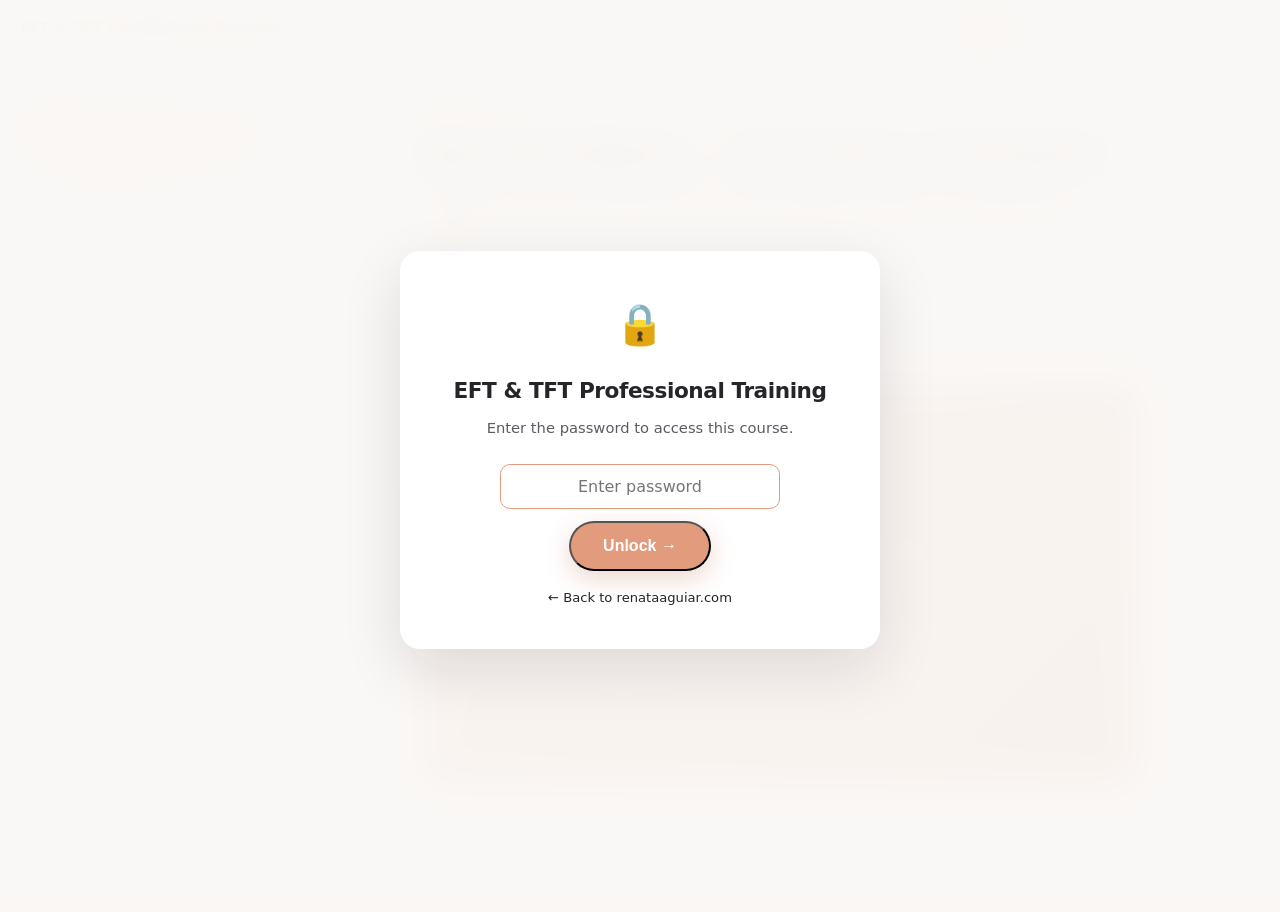
==== commit bbf87ac5: "Fix EFT course: PT language toggle, accents, sternum tapping, diagrams, translations - Fix language " ====
--- a/learn/eft-tft/index.html
+++ b/learn/eft-tft/index.html
@@ -6,7 +6,7 @@
     <title>EFT &amp; TFT Professional Training — Renata Aguiar</title>
     <meta name="description" content="Become a certified EFT/TFT practitioner. 8-module professional training covering tapping techniques, TFT algorithms, gentle trauma methods, practitioner skills, ethics, and business building." />
     <link rel="stylesheet" href="../../styles.css" />
-    <link rel="stylesheet" href="../courses.css" />
+    <link rel="stylesheet" href="../courses.css?v=3" />
   </head>
   <body class="course-page" data-course="eft" data-stripe-url="#STRIPE_EFT_LINK">
 
@@ -87,8 +87,8 @@
               <p class="module-objective">Understand the neuroscience behind emotional reactions, discover how unprocessed emotions are stored in the body, and learn why tapping techniques create rapid, measurable change.</p>
               </div>
               <div data-lang="pt">
-              <h1 class="module-title">Por Que Isso Importa — A Ciencia das Emocoes</h1>
-              <p class="module-objective">Entenda a neurociencia por tras das reacoes emocionais, descubra como emocoes nao processadas ficam armazenadas no corpo e aprenda por que as tecnicas de tapping produzem mudancas rapidas e mensuraveis.</p>
+              <h1 class="module-title">Por Que Isso Importa — A Ciência das Emoções</h1>
+              <p class="module-objective">Entenda a neurociência por trás das reações emocionais, descubra como emoções não processadas ficam armazenadas no corpo e aprenda por que as técnicas de tapping produzem mudanças rápidas e mensuráveis.</p>
               </div>
             </div>
 
@@ -101,6 +101,7 @@
 
             <!-- ─── Step 1: Watch ─── -->
             <div class="module-step is-active">
+              <div data-lang="en">
               <!-- Video Placeholder: Welcome -->
               <div class="video-placeholder">
                 <span class="video-badge">Coming Soon</span>
@@ -131,6 +132,22 @@
                   <p><strong>Tone:</strong> Warm, confident, evidence-based. Not clinical or cold. Like a knowledgeable friend explaining something important.</p>
                 </div>
               </details>
+              </div>
+              <div data-lang="pt">
+              <div class="video-placeholder">
+                <span class="video-badge">Em Breve</span>
+                <div class="video-play-icon"><svg viewBox="0 0 24 24"><polygon points="8,5 19,12 8,19"/></svg></div>
+                <div class="video-title">Bem-vindo à Sua Formação em EFT &amp; TFT</div>
+                <div class="video-duration">~12 min</div>
+                <div class="video-outline">
+                  <ul>
+                    <li>Por que esta formação existe e o que ela vai lhe proporcionar</li>
+                    <li>Como as emoções moldam nossas decisões e saúde</li>
+                    <li>O que diferencia EFT/TFT da terapia convencional</li>
+                  </ul>
+                </div>
+              </div>
+              </div>
             </div>
 
             <!-- ─── Step 2: Learn ─── -->
@@ -256,73 +273,73 @@
             </div>
             <div data-lang="pt">
             <h2>Antes de Tudo: Uma Pergunta</h2>
-            <blockquote>"Voce sente que controla suas emocoes… ou as vezes parece que elas controlam voce?"</blockquote>
-            <p>Porque a maioria das pessoas nao sofre por sentir demais. Elas sofrem porque ninguem nunca as ensinou <strong>o que fazer</strong> com o que sentem.</p>
-            <p>Este curso nao e sobre evitar o que voce sente. E sobre aprender algo que quase ninguem sabe: <strong>como reconhecer, entender e regular suas emocoes</strong>. E isso… muda tudo.</p>
+            <blockquote>"Você sente que controla suas emoções… ou às vezes parece que elas controlam você?"</blockquote>
+            <p>Porque a maioria das pessoas não sofre por sentir demais. Elas sofrem porque ninguém nunca as ensinou <strong>o que fazer</strong> com o que sentem.</p>
+            <p>Este curso não é sobre evitar o que você sente. É sobre aprender algo que quase ninguém sabe: <strong>como reconhecer, entender e regular suas emoções</strong>. É isso… muda tudo.</p>
 
             <div class="callout callout-exercise">
-              <div class="callout-label">✏️ Exercicio — Consciencia Corporal</div>
-              <h3 class="callout-title">Onde Voce Sente?</h3>
-              <p>Feche os olhos por 10 segundos. Pense em algo que te causou desconforto esta semana — nao precisa ser nada grave. Nao analise. Apenas observe: <strong>onde isso aparece no seu corpo?</strong></p>
-              <p>Fique com isso por 10–15 segundos em silencio.</p>
-              <p>Depois escreva onde voce sentiu: peito apertado? Estomago em no? Mandibula cerrada? Ombros pesados?</p>
-              <p><em>O que voce acabou de fazer… e o comeco de tudo. Vamos trabalhar exatamente com isso ao longo de toda a formacao.</em></p>
-            </div>
-
-            <h2>A Ciencia Por Tras das Emocoes</h2>
-            <h3>Emocoes Sao Biologia — Nao Fraqueza</h3>
+              <div class="callout-label">✏️ Exercício — Consciência Corporal</div>
+              <h3 class="callout-title">Onde Você Sente?</h3>
+              <p>Feche os olhos por 10 segundos. Pense em algo que te causou desconforto esta semana — não precisa ser nada grave. Não analise. Apenas observe: <strong>onde isso aparece no seu corpo?</strong></p>
+              <p>Fique com isso por 10–15 segundos em silêncio.</p>
+              <p>Depois escreva onde você sentiu: peito apertado? Estômago em nó? Mandíbula cerrada? Ombros pesados?</p>
+              <p><em>O que você acabou de fazer… é o começo de tudo. Vamos trabalhar exatamente com isso ao longo de toda a formação.</em></p>
+            </div>
+
+            <h2>A Ciência Por Tras das Emoções</h2>
+            <h3>Emoções São Biologia — Não Fraqueza</h3>
             <ul>
-              <li><strong>Amygdala:</strong> processa ameacas em milissegundos — ela reage antes que sua mente consciente saiba o que aconteceu</li>
-              <li><strong>Cortex pre-frontal:</strong> tenta regular a resposta — mas chega atrasado</li>
-              <li>E por isso que voce reage antes de pensar — e neurologico, nao um defeito de carater</li>
-              <li>O tapping funciona exatamente nessa lacuna entre reacao e regulacao</li>
+              <li><strong>Amígdala:</strong> processa ameaças em milissegundos — ela reage antes que sua mente consciente saiba o que aconteceu</li>
+              <li><strong>córtex pré-frontal:</strong> tenta regular a resposta — mas chega atrasado</li>
+              <li>É por isso que você reage antes de pensar — e neurológico, não um defeito de caráter</li>
+              <li>O tapping funciona exatamente nessa lacuna entre reação e regulação</li>
             </ul>
 
             <div class="callout callout-tip">
               <div class="callout-label">💡 Dica Pro — Fato Surpreendente</div>
-              <p>A amygdala dispara uma resposta de estresse em aproximadamente 12 milissegundos. O cortex pre-frontal leva 200–500 milissegundos para responder. Isso significa que <strong>voce reage quase 40 vezes mais rapido do que pensa</strong>.</p>
-              <p><em>Fonte: LeDoux (1996), "The Emotional Brain." O valor de 12ms e aproximado e baseado em vias de processamento subcortical.</em></p>
-            </div>
-
-            <h3>Experimente — Sua Velocidade de Reacao vs. Sua Amygdala</h3>
+              <p>A amígdala dispara uma resposta de estresse em aproximadamente 12 milissegundos. O córtex pré-frontal leva 200–500 milissegundos para responder. Isso significa que <strong>você reage quase 40 vezes mais rápido do que pensa</strong>.</p>
+              <p><em>Fonte: LeDoux (1996), "The Emotional Brain." O valor de 12ms é aproximado e baseado em vias de processamento subcortical.</em></p>
+            </div>
+
+            <h3>Experimente — Sua Velocidade de Reação vs. Sua Amígdala</h3>
             <div class="reaction-demo">
-              <p class="reaction-demo-title">Quao Rapido Voce Consegue Reagir?</p>
-              <p class="reaction-demo-desc">Quando a caixa ficar VERMELHA, clique o mais rapido que puder. Depois compare sua velocidade com os 12ms da sua amygdala.</p>
-              <div class="reaction-demo-area is-waiting">Clique aqui para comecar</div>
+              <p class="reaction-demo-title">Quao Rápido Você Consegue Reagir?</p>
+              <p class="reaction-demo-desc">Quando a caixa ficar VERMELHA, clique o mais rápido que puder. Depois compare sua velocidade com os 12ms da sua amígdala.</p>
+              <div class="reaction-demo-area is-waiting">Clique aqui para começar</div>
               <p class="reaction-demo-insight"></p>
             </div>
 
             <h3>O Corpo Como Arquivo Emocional</h3>
             <ul>
-              <li>Emocoes nao resolvidas ficam armazenadas no sistema nervoso</li>
-              <li>Um cheiro, uma musica, uma voz podem reativar emocoes antigas sem aviso</li>
-              <li>O corpo continua reagindo mesmo quando a situacao ja passou ha muito tempo</li>
-              <li>E por isso que terapias somaticas — aquelas que trabalham com o corpo — produzem resultados tao rapidos</li>
+              <li>Emoções não resolvidas ficam armazenadas no sistema nervoso</li>
+              <li>Um cheiro, uma música, uma voz podem reativar emoções antigas sem aviso</li>
+              <li>O corpo continua reagindo mesmo quando a situação já passou há muito tempo</li>
+              <li>É por isso que terapias somaticas — aquelas que trabalham com o corpo — produzem resultados tão rápidos</li>
             </ul>
-            <blockquote>"O corpo guarda memorias que a mente as vezes tenta esquecer."</blockquote>
-
-            <h3>Expressao Saudavel vs. Bloqueio Emocional</h3>
+            <blockquote>"O corpo guarda memórias que a mente às vezes tenta esquecer."</blockquote>
+
+            <h3>Expressão Saudável vs. Bloqueio Emocional</h3>
             <div class="callout callout-key">
               <div class="callout-label">🔑 Conceito-Chave</div>
-              <h3 class="callout-title">Dois Caminhos Para Cada Emocao</h3>
-              <p><strong>Expressao saudavel:</strong> Reconhecer e nomear a emocao → dar espaco sem se perder nela → permitir que o ciclo completo se realize → Resultado: alivio e clareza.</p>
-              <p><strong>Bloqueio emocional:</strong> Suprimir ("Nao posso sentir isso") → acumular sem processar → ignorar os sinais do corpo → Resultado: tensao, sintomas, explosao.</p>
-            </div>
-
-            <h2>O Que Sao EFT e TFT?</h2>
-            <h3>A Historia — Contexto Que Cria Credibilidade</h3>
+              <h3 class="callout-title">Dois Caminhos Para Cada Emoção</h3>
+              <p><strong>Expressão saudável:</strong> Reconhecer e nomear a emoção → dar espaço sem se perder nela → permitir que o ciclo completo se realize → Resultado: alívio e clareza.</p>
+              <p><strong>Bloqueio emocional:</strong> Suprimir ("Não posso sentir isso") → acumular sem processar → ignorar os sinais do corpo → Resultado: tensão, sintomas, explosão.</p>
+            </div>
+
+            <h2>O Que São EFT e TFT?</h2>
+            <h3>A História — Contexto Que Cria Credibilidade</h3>
             <ul>
-              <li><strong>Anos 1980:</strong> Dr. Roger Callahan, psicologo americano, descobriu que fazer tapping em pontos de acupressao enquanto focava em uma emocao reduzia a intensidade emocional em minutos</li>
+              <li><strong>Anos 1980:</strong> Dr. Roger Callahan, psicologo americano, descobriu que fazer tapping em pontos de acupressao enquanto focava em uma emoção reduzia a intensidade emocional em minutos</li>
               <li>Ele chamou de <strong>TFT — Thought Field Therapy</strong></li>
               <li><strong>Anos 1990:</strong> Gary Craig simplificou a abordagem e criou o <strong>EFT — Emotional Freedom Techniques</strong></li>
-              <li>Hoje, pesquisas publicadas validam o EFT para ansiedade, TEPT, fobia e dor cronica</li>
+              <li>Hoje, pesquisas publicadas validam o EFT para ansiedade, TEPT, fobia e dor crônica</li>
               <li>A Association for Comprehensive Energy Psychology (ACEP) representa terapeutas no mundo todo</li>
             </ul>
 
             <div class="callout callout-tip">
-              <div class="callout-label">💡 Dica Pro — Evidencia Cientifica</div>
-              <p>Um estudo publicado no <em>Journal of Nervous and Mental Disease</em> mostrou uma <strong>reducao de 43% no cortisol</strong> (o hormonio do estresse) apos apenas uma hora de EFT — comparado com 14% no grupo controle.</p>
-              <p><em>Referencia: Church, Yount &amp; Brooks (2012).</em></p>
+              <div class="callout-label">💡 Dica Pro — Evidência Cientifica</div>
+              <p>Um estudo publicado no <em>Journal of Nervous and Mental Disease</em> mostrou uma <strong>redução de 43% no cortisol</strong> (o hormônio do estresse) após apenas uma hora de EFT — comparado com 14% no grupo controle.</p>
+              <p><em>Referência: Church, Yount &amp; Brooks (2012).</em></p>
             </div>
 
             <h3>EFT vs. TFT — Entenda a Diferenca</h3>
@@ -331,30 +348,30 @@
                 <tr><th>Caracteristica</th><th>EFT</th><th>TFT</th></tr>
               </thead>
               <tbody>
-                <tr><td>Sequencia</td><td>Sequencia FIXA de 9 pontos</td><td>Algoritmos ESPECIFICOS por emocao</td></tr>
-                <tr><td>Complexidade</td><td>Facil de aprender e autoaplicar</td><td>Mais preciso, requer mais treinamento</td></tr>
-                <tr><td>Preparacao</td><td>Frase de preparacao longa</td><td>Inclui Tratamento 9-Gamut</td></tr>
-                <tr><td>Melhor para</td><td>Iniciantes e autoaplicacao</td><td>Sessoes profissionais direcionadas</td></tr>
+                <tr><td>Sequencia</td><td>Sequencia FIXA de 9 pontos</td><td>Algoritmos ESPECIFICOS por emoção</td></tr>
+                <tr><td>Complexidade</td><td>Fácil de aprender é autoaplicar</td><td>Mais preciso, requer mais treinamento</td></tr>
+                <tr><td>Preparação</td><td>Frase de preparação longa</td><td>Inclui Tratamento 9-Gamut</td></tr>
+                <tr><td>Melhor para</td><td>Iniciantes é autoaplicação</td><td>Sessoes profissionais direcionadas</td></tr>
                 <tr><td>Criado por</td><td>Gary Craig (anos 1990)</td><td>Dr. Roger Callahan (anos 1980)</td></tr>
               </tbody>
             </table>
 
-            <h2>Microintervencoes Para o Dia a Dia</h2>
+            <h2>Microintervenções Para o Dia a Dia</h2>
             <h3>O Radar Corporal — Sinais Que Sua Mente Ignora</h3>
             <ul>
-              <li><strong>Ombros tensos:</strong> alerta de estresse cronico acumulado</li>
-              <li><strong>Mandibula cerrada:</strong> frequentemente inconsciente, ligada a ansiedade</li>
-              <li><strong>Respiracao curta:</strong> corpo em modo luta-ou-fuga</li>
-              <li><strong>Estomago apertado, maos frias, testa franzida:</strong> todos convites do seu corpo para prestar atencao</li>
+              <li><strong>Ombros tensos:</strong> alerta de estresse crônico acumulado</li>
+              <li><strong>Mandíbula cerrada:</strong> frequentemente inconsciente, ligada a ansiedade</li>
+              <li><strong>Respiração curta:</strong> corpo em modo luta-ou-fuga</li>
+              <li><strong>Estômago apertado, mãos frias, testa franzida:</strong> todos convites do seu corpo para prestar atenção</li>
             </ul>
 
             <div class="callout callout-exercise">
-              <div class="callout-label">✏️ Exercicio — Microintervencoes (Menos de 2 Minutos)</div>
-              <h3 class="callout-title">Tres Resets Rapidos</h3>
+              <div class="callout-label">✏️ Exercício — Microintervenções (Menos de 2 Minutos)</div>
+              <h3 class="callout-title">Três Resets Rapidos</h3>
               <ol>
-                <li><strong>Respiracao:</strong> Inspire 4 segundos → segure 2 segundos → expire 6 segundos. Repita 3 vezes. <em>"Isso sinaliza ao sistema nervoso que nao ha perigo imediato."</em></li>
-                <li><strong>Alongamento:</strong> Ombros ate as orelhas, segure, solte devagar. 3 vezes. Role suavemente o pescoco de um lado para o outro.</li>
-                <li><strong>Mini-tapping:</strong> Faca tapping em KC + UE + CB por 5–10 segundos cada. Pense: <em>"Eu libero esta pressao e permito que meu corpo relaxe."</em></li>
+                <li><strong>Respiração:</strong> Inspire 4 segundos → segure 2 segundos → expire 6 segundos. Repita 3 vezes. <em>"Isso sinaliza ao sistema nervoso que não há perigo imediato."</em></li>
+                <li><strong>Alongamento:</strong> Ombros até as orelhas, segure, solte devagar. 3 vezes. Role suavemente o pescoco de um lado para o outro.</li>
+                <li><strong>Mini-tapping:</strong> Faça tapping em KC + UE + CB por 5–10 segundos cada. Pense: <em>"Eu libero esta pressão e permito que meu corpo relaxe."</em></li>
               </ol>
             </div>
 
@@ -362,11 +379,11 @@
             <div class="callout callout-key">
               <div class="callout-label">🔑 Conceito-Chave</div>
               <h3 class="callout-title">O Que e "Quebrar o Estado"?</h3>
-              <p>Quando alguem esta em crise, o cerebro fica repetindo o mesmo circuito em loop. Quebrar o estado significa <strong>interromper esse padrao</strong> e criar espaco para intervencao. E como reiniciar um computador travado — sem o reset, nada funciona.</p>
-              <p><strong>Tres formas de quebrar o estado:</strong></p>
+              <p>Quando alguém esta em crise, o cérebro fica repetindo o mesmo circuito em loop. Quebrar o estado significa <strong>interromper esse padrão</strong> é criar espaço para intervenção. É como reiniciar um computador travado — sem o reset, nada funciona.</p>
+              <p><strong>Três formas de quebrar o estado:</strong></p>
               <ol>
-                <li><strong>Respiracao consciente:</strong> 3 respiracoes lentas, profundas e guiadas</li>
-                <li><strong>Movimento fisico:</strong> levantar, caminhar, sacudir os bracos, beber agua</li>
+                <li><strong>Respiração consciente:</strong> 3 respirações lentas, profundas e guiadas</li>
+                <li><strong>Movimento físico:</strong> levantar, caminhar, sacudir os braços, beber água</li>
                 <li><strong>Humor leve:</strong> um comentario descontraido — sem invalidar a dor da pessoa</li>
               </ol>
             </div>
@@ -376,6 +393,7 @@
 
             <!-- ─── Step 3: Practice & Quiz ─── -->
             <div class="module-step">
+            <div data-lang="en">
             <div class="callout callout-homework">
               <div class="callout-label">📝 Homework — Module 1</div>
               <h3 class="callout-title">Your First Week of Practice</h3>
@@ -440,6 +458,73 @@
               </div>
 
               <button class="quiz-submit">Check Answers</button>
+              <div class="quiz-score"></div>
+            </div>
+            </div>
+            <div data-lang="pt">
+            <div class="callout callout-homework">
+              <div class="callout-label">📝 Tarefa de Casa — Módulo 1</div>
+              <h3 class="callout-title">Sua Primeira Semana de Prática</h3>
+              <ul>
+                <li>Identifique e anote <strong>3 sinais físicos de estresse</strong> que você percebe no seu corpo esta semana</li>
+                <li>Pratique a <strong>microintervenção de respiração</strong> (4-2-6) pelo menos uma vez por dia</li>
+                <li>Escreva uma reflexão de 3 a 5 linhas: o que você percebeu? O que te surpreendeu?</li>
+              </ul>
+            </div>
+
+            <div class="quiz-section">
+              <h3 class="quiz-title">Verificação do Módulo 1</h3>
+              <p class="quiz-subtitle">Teste sua compreensão — sem notas, apenas aprendizado.</p>
+
+              <div class="quiz-question" data-correct="b">
+                <p class="quiz-q-text"><span class="quiz-q-number">1.</span> Por que o corpo reage às emoções antes de as registrarmos conscientemente?</p>
+                <div class="quiz-options">
+                  <div class="quiz-option" data-value="a"><span class="quiz-radio"></span> Porque o córtex pré-frontal é mais rápido que a amígdala</div>
+                  <div class="quiz-option" data-value="b"><span class="quiz-radio"></span> Porque a amígdala processa ameaças em ~12ms, enquanto o córtex pré-frontal leva 200–500ms</div>
+                  <div class="quiz-option" data-value="c"><span class="quiz-radio"></span> Porque emoções são um sinal de fraqueza</div>
+                  <div class="quiz-option" data-value="d"><span class="quiz-radio"></span> Porque o corpo ignora o cérebro completamente</div>
+                </div>
+                <div class="quiz-feedback is-correct-answer">Correto! A amígdala dispara uma resposta de estresse aproximadamente 40x mais rápido do que a mente consciente consegue regulá-la. É por isso que o tapping funciona — ele intervém nessa lacuna.</div>
+                <div class="quiz-feedback is-incorrect-answer">Não exatamente. A amígdala (nosso detector de ameaças) dispara em ~12ms, muito mais rápido que o córtex pré-frontal (200–500ms). Essa diferença de velocidade explica por que reagimos antes de pensar.</div>
+              </div>
+
+              <div class="quiz-question" data-correct="c">
+                <p class="quiz-q-text"><span class="quiz-q-number">2.</span> Qual é a principal diferença entre EFT e TFT?</p>
+                <div class="quiz-options">
+                  <div class="quiz-option" data-value="a"><span class="quiz-radio"></span> EFT usa medicação; TFT não</div>
+                  <div class="quiz-option" data-value="b"><span class="quiz-radio"></span> TFT é mais novo e mais simplificado que EFT</div>
+                  <div class="quiz-option" data-value="c"><span class="quiz-radio"></span> EFT usa uma sequência fixa de pontos; TFT usa algoritmos específicos para cada emoção</div>
+                  <div class="quiz-option" data-value="d"><span class="quiz-radio"></span> Não há diferença prática</div>
+                </div>
+                <div class="quiz-feedback is-correct-answer">Correto! EFT usa uma sequência universal de tapping, enquanto TFT tem algoritmos específicos por condição (ex.: ansiedade, fobia, raiva).</div>
+                <div class="quiz-feedback is-incorrect-answer">Na verdade, TFT (anos 1980, Callahan) veio primeiro com algoritmos específicos por condição. EFT (anos 1990, Craig) simplificou em uma sequência universal. Ambos usam tapping em pontos de acupressão.</div>
+              </div>
+
+              <div class="quiz-question" data-correct="b">
+                <p class="quiz-q-text"><span class="quiz-q-number">3.</span> Um cliente está em crise e fica repetindo os mesmos pensamentos ansiosos em loop. O que você deve fazer PRIMEIRO?</p>
+                <div class="quiz-options">
+                  <div class="quiz-option" data-value="a"><span class="quiz-radio"></span> Começar imediatamente o tapping no ponto da sobrancelha</div>
+                  <div class="quiz-option" data-value="b"><span class="quiz-radio"></span> Quebrar o estado com respiração guiada antes de iniciar qualquer tapping</div>
+                  <div class="quiz-option" data-value="c"><span class="quiz-radio"></span> Pedir que avalie sua pontuação SUD</div>
+                  <div class="quiz-option" data-value="d"><span class="quiz-radio"></span> Explicar a história do EFT</div>
+                </div>
+                <div class="quiz-feedback is-correct-answer">Correto! Quando alguém está em um loop mental, o primeiro passo é quebrar o estado — geralmente com respiração guiada (4-2-6). Somente após a interrupção do padrão é que a intervenção eficaz pode começar.</div>
+                <div class="quiz-feedback is-incorrect-answer">Quando alguém está preso em um loop ansioso, primeiro você precisa quebrar o estado (respiração guiada, movimento físico ou ancoragem). O cérebro não consegue processar novas informações enquanto está preso em um circuito repetitivo.</div>
+              </div>
+
+              <div class="quiz-question" data-correct="d">
+                <p class="quiz-q-text"><span class="quiz-q-number">4.</span> O que o estudo de Church, Yount &amp; Brooks de 2012 demonstra sobre EFT?</p>
+                <div class="quiz-options">
+                  <div class="quiz-option" data-value="a"><span class="quiz-radio"></span> EFT cura depressão clínica em uma sessão</div>
+                  <div class="quiz-option" data-value="b"><span class="quiz-radio"></span> EFT aumenta os níveis de cortisol em 43%</div>
+                  <div class="quiz-option" data-value="c"><span class="quiz-radio"></span> EFT não tem efeito fisiológico mensurável</div>
+                  <div class="quiz-option" data-value="d"><span class="quiz-radio"></span> Uma hora de EFT reduziu o cortisol em 43%, comparado a 14% no grupo controle</div>
+                </div>
+                <div class="quiz-feedback is-correct-answer">Correto! O estudo mostrou uma redução significativa e mensurável do cortisol — o principal hormônio do estresse — após uma única sessão de EFT.</div>
+                <div class="quiz-feedback is-incorrect-answer">O estudo de Church, Yount &amp; Brooks mostrou uma redução de 43% no cortisol (hormônio do estresse) após uma hora de EFT, versus apenas 14% no grupo controle. Esta é uma das evidências fisiológicas mais fortes para o EFT.</div>
+              </div>
+
+              <button class="quiz-submit">Enviar Respostas</button>
               <div class="quiz-score"></div>
             </div>
             </div>
@@ -463,7 +548,7 @@
               </div>
               <div data-lang="pt">
               <h1 class="module-title">O Mapa do Tapping — Dominando os Pontos</h1>
-              <p class="module-objective">Aprenda o mapa completo de pontos de tapping EFT e TFT com associacoes de meridianos. Pratique a sequencia completa e entenda as escalas de medicao SUD/SUE.</p>
+              <p class="module-objective">Aprenda o mapa completo de pontos de tapping EFT e TFT com associacoes de meridianos. Pratique a sequencia completa é entenda as escalas de medicao SUD/SUE.</p>
               </div>
             </div>
 
@@ -476,7 +561,7 @@
 
             <!-- ─── Step 1: Watch ─── -->
             <div class="module-step is-active">
-
+            <div data-lang="en">
             <!-- Video Placeholder -->
             <div class="video-placeholder">
               <span class="video-badge">Coming Soon</span>
@@ -495,7 +580,7 @@
             <details class="video-prompt">
               <summary>AI Video Generation Prompt</summary>
               <div class="video-prompt-content">
-                <p><strong>Scene:</strong> Same warm studio. Renata standing, camera at medium shot (waist up) so both hands and upper body are visible. Cut to close-up inserts for each tapping point.</p>
+                <p><strong>Scene:</strong> Same warm studio. Renata standing, camera at medium shot (waist up) só both hands and upper body are visible. Cut to close-up inserts for each tapping point.</p>
                 <p><strong>Speaker:</strong> Renata — warm, precise, coach-like energy. Demonstrates every point on her own body as she speaks.</p>
                 <p><strong>Script outline (18 min):</strong></p>
                 <ul>
@@ -510,6 +595,23 @@
                 <p><strong>Tone:</strong> Energetic and practical. Coach guiding a workout — not a lecture. "Do it with me" energy throughout.</p>
               </div>
             </details>
+            </div>
+            <div data-lang="pt">
+            <div class="video-placeholder">
+              <span class="video-badge">Em Breve</span>
+              <div class="video-play-icon"><svg viewBox="0 0 24 24"><polygon points="8,5 19,12 8,19"/></svg></div>
+              <div class="video-title">O Mapa do Tapping — Todos os Pontos Demonstrados</div>
+              <div class="video-duration">~18 min</div>
+              <div class="video-outline">
+                <ul>
+                  <li>Todos os 9 pontos de EFT demonstrados no corpo com associações de meridianos</li>
+                  <li>Pontos de mão e dedos do TFT</li>
+                  <li>Primeira sequência guiada de tapping — acompanhe junto</li>
+                  <li>Escalas SUD e SUE explicadas e praticadas ao vivo</li>
+                </ul>
+              </div>
+            </div>
+            </div>
             </div>
 
             <!-- ─── Step 2: Learn ─── -->
@@ -560,7 +662,7 @@
                   <circle cx="120" cy="15" r="10"/><text x="120" y="15">TH</text>
                 </g>
                 <g class="tap-point" data-code="EB" data-name="Eyebrow (EB)" data-location="Inner edge of the eyebrow, near the bridge of the nose" data-meridian="Bladder Meridian">
-                  <circle cx="94" cy="47" r="10"/><text x="94" y="47">EB</text>
+                  <circle cx="105" cy="42" r="10"/><text x="105" y="42">EB</text>
                 </g>
                 <g class="tap-point" data-code="SE" data-name="Side of Eye (SE)" data-location="Bone at the outer corner of the eye" data-meridian="Gallbladder Meridian">
                   <circle cx="164" cy="55" r="10"/><text x="164" y="55">SE</text>
@@ -614,6 +716,54 @@
               <li><strong>KC (Karate Chop):</strong> Used in both EFT and TFT for setup and Psychological Reversal correction</li>
             </ul>
 
+            <!-- TFT Hand/Finger Diagram -->
+            <div class="tap-diagram" style="justify-content: center;">
+              <svg viewBox="0 0 260 320" class="tap-diagram-svg" style="max-width: 280px;">
+                <!-- Hand outline -->
+                <path d="M130,310 L110,280 Q80,260 75,230 L70,200 Q68,180 72,160 L60,100 Q58,80 65,70 Q72,60 78,70 L85,100 L85,80 Q83,55 85,40 Q90,25 97,25 Q104,25 106,40 L108,80 L110,60 Q108,35 112,20 Q118,8 126,8 Q134,8 138,20 L142,60 L144,80 Q146,40 148,30 Q152,18 158,18 Q164,18 167,30 L168,80 L170,100 Q178,70 182,65 Q188,58 194,65 Q198,72 193,90 L178,140 Q185,150 188,170 L190,200 Q192,230 185,260 Q175,280 160,290 L150,310 Z" fill="#f5e1d5" stroke="#c97b5a" stroke-width="2"/>
+                <!-- Finger labels / lines -->
+                <!-- Thumb side point -->
+                <g class="tap-point" data-code="Th" data-name="Thumb Side" data-location="Next to the thumbnail, inner edge" data-meridian="Lung Meridian">
+                  <circle cx="72" cy="72" r="9" fill="#c97b5a"/><text x="72" y="72" fill="#fff" font-size="7" font-weight="700" text-anchor="middle" dominant-baseline="central">Th</text>
+                </g>
+                <!-- Index finger side point -->
+                <g class="tap-point" data-code="IF" data-name="Index Finger Side" data-location="Next to the nail, inner edge" data-meridian="Large Intestine Meridian">
+                  <circle cx="100" cy="28" r="9" fill="#c97b5a"/><text x="100" y="28" fill="#fff" font-size="7" font-weight="700" text-anchor="middle" dominant-baseline="central">IF</text>
+                </g>
+                <!-- Middle finger side point -->
+                <g class="tap-point" data-code="MF" data-name="Middle Finger Side" data-location="Next to the nail, inner edge" data-meridian="Pericardium Meridian">
+                  <circle cx="130" cy="12" r="9" fill="#c97b5a"/><text x="130" y="12" fill="#fff" font-size="7" font-weight="700" text-anchor="middle" dominant-baseline="central">MF</text>
+                </g>
+                <!-- Little finger side point -->
+                <g class="tap-point" data-code="LF" data-name="Little Finger Side" data-location="Next to the nail — the anger point in TFT" data-meridian="Heart Meridian">
+                  <circle cx="188" cy="62" r="9" fill="#c97b5a"/><text x="188" y="62" fill="#fff" font-size="6" font-weight="700" text-anchor="middle" dominant-baseline="central">LF</text>
+                </g>
+                <!-- Gamut Point -->
+                <g class="tap-point" data-code="GP" data-name="Gamut Point (GP)" data-location="Back of hand, groove between ring and little finger knuckles" data-meridian="Triple Warmer Meridian">
+                  <circle cx="160" cy="140" r="11" fill="#9c27b0"/><text x="160" y="140" fill="#fff" font-size="7" font-weight="700" text-anchor="middle" dominant-baseline="central">GP</text>
+                </g>
+                <!-- KC point -->
+                <g class="tap-point" data-code="KC" data-name="Karate Chop (KC)" data-location="Side of the hand, between little finger base and wrist" data-meridian="Small Intestine Meridian">
+                  <circle cx="192" cy="200" r="10" fill="#c97b5a"/><text x="192" y="200" fill="#fff" font-size="7" font-weight="700" text-anchor="middle" dominant-baseline="central">KC</text>
+                </g>
+                <!-- Labels with leader lines -->
+                <line x1="72" y1="72" x2="30" y2="72" stroke="#999" stroke-width="1" stroke-dasharray="2,2"/>
+                <text x="28" y="72" fill="#666" font-size="7" text-anchor="end" dominant-baseline="central">Thumb</text>
+                <line x1="188" y1="62" x2="230" y2="62" stroke="#999" stroke-width="1" stroke-dasharray="2,2"/>
+                <text x="232" y="62" fill="#666" font-size="7" text-anchor="start" dominant-baseline="central">Little</text>
+                <line x1="160" y1="151" x2="220" y2="170" stroke="#999" stroke-width="1" stroke-dasharray="2,2"/>
+                <text x="222" y="170" fill="#9c27b0" font-size="7" font-weight="600" text-anchor="start" dominant-baseline="central">Gamut</text>
+                <line x1="192" y1="210" x2="230" y2="230" stroke="#999" stroke-width="1" stroke-dasharray="2,2"/>
+                <text x="232" y="230" fill="#666" font-size="7" text-anchor="start" dominant-baseline="central">KC</text>
+              </svg>
+              <div class="tap-info">
+                <p class="tap-info-hint">Click any point to see details</p>
+                <p class="tap-info-name" style="display:none;"></p>
+                <p class="tap-info-location" style="display:none;"></p>
+                <p class="tap-info-meridian" style="display:none;"></p>
+              </div>
+            </div>
+
             <div class="callout callout-exercise">
               <div class="callout-label">✏️ Exercise — Full Sequence Practice</div>
               <h3 class="callout-title">Your First Complete Tapping Round</h3>
@@ -714,7 +864,7 @@
                   <line x1="72" y1="200" x2="48" y2="265" stroke="#d4c4b8" stroke-width="2"/>
                   <line x1="168" y1="200" x2="192" y2="265" stroke="#d4c4b8" stroke-width="2"/>
                   <g class="tap-point" data-code="TH" data-name="Top of Head"><circle cx="120" cy="15" r="10"/><text x="120" y="15" fill="#fff" font-size="9" font-weight="700" text-anchor="middle" dominant-baseline="central">?</text></g>
-                  <g class="tap-point" data-code="EB" data-name="Eyebrow"><circle cx="94" cy="47" r="10"/><text x="94" y="47" fill="#fff" font-size="9" font-weight="700" text-anchor="middle" dominant-baseline="central">?</text></g>
+                  <g class="tap-point" data-code="EB" data-name="Eyebrow"><circle cx="105" cy="42" r="10"/><text x="105" y="42" fill="#fff" font-size="9" font-weight="700" text-anchor="middle" dominant-baseline="central">?</text></g>
                   <g class="tap-point" data-code="SE" data-name="Side of Eye"><circle cx="164" cy="55" r="10"/><text x="164" y="55" fill="#fff" font-size="9" font-weight="700" text-anchor="middle" dominant-baseline="central">?</text></g>
                   <g class="tap-point" data-code="UE" data-name="Under Eye"><circle cx="108" cy="74" r="10"/><text x="108" y="74" fill="#fff" font-size="9" font-weight="700" text-anchor="middle" dominant-baseline="central">?</text></g>
                   <g class="tap-point" data-code="UN" data-name="Under Nose"><circle cx="120" cy="90" r="10"/><text x="120" y="90" fill="#fff" font-size="9" font-weight="700" text-anchor="middle" dominant-baseline="central">?</text></g>
@@ -734,31 +884,31 @@
 
             </div>
             <div data-lang="pt">
-            <h2>Seu Corpo e a Ferramenta</h2>
-            <p>Agora que voce entende a ciencia por tras das emocoes, e hora de aprender o instrumento. A partir daqui, <strong>seu corpo se torna sua ferramenta de trabalho</strong>.</p>
+            <h2>Seu Corpo é a Ferramenta</h2>
+            <p>Agora que você entende a ciência por trás das emoções, é hora de aprender o instrumento. A partir daqui, <strong>seu corpo se torna sua ferramenta de trabalho</strong>.</p>
 
             <div class="callout callout-tip">
               <div class="callout-label">💡 Dica Pro — A Regra de Ouro</div>
-              <p>Sempre demonstre cada ponto no seu proprio corpo ao ensinar. Faca todos acompanharem e fazerem tapping junto com voce. <strong>Nao ensine so teoria — ensine movimento.</strong> O corpo aprende fazendo, nao apenas ouvindo.</p>
+              <p>Sempre demonstre cada ponto no seu próprio corpo ao ensinar. Faça todos acompanharem e fazerem tapping junto com você. <strong>Não ensine só teoria — ensine movimento.</strong> O corpo aprende fazendo, não apenas ouvindo.</p>
             </div>
 
             <h2>Pontos de Tapping EFT — Guia Completo do Terapeuta</h2>
-            <p>Existem 9 pontos primarios na sequencia EFT. Cada um corresponde a um ponto especifico de acupressao e seu meridiano associado.</p>
+            <p>Existem 9 pontos primarios na sequencia EFT. Cada um corresponde a um ponto específico de acupressao é seu meridiano associado.</p>
 
             <table class="tapping-table">
               <thead>
-                <tr><th>#</th><th>Ponto</th><th>Localizacao</th><th>Meridiano</th><th>Frase-Lembrete Exemplo</th></tr>
+                <tr><th>#</th><th>Ponto</th><th>Localização</th><th>Meridiano</th><th>Frase-Lembrete Exemplo</th></tr>
               </thead>
               <tbody>
-                <tr><td>KC</td><td>Karate Chop</td><td>Lateral da mao, entre a base do dedo minimo e o pulso</td><td>Intestino Delgado</td><td>"Mesmo tendo este [problema], eu me aceito profunda e completamente"</td></tr>
-                <tr><td>TH</td><td>Topo da Cabeca</td><td>Centro exato do topo da cabeca (coroa)</td><td>Ponto de Convergencia</td><td>"Esta ansiedade"</td></tr>
-                <tr><td>EB</td><td>Sobrancelha</td><td>Borda interna da sobrancelha, proximo a ponte do nariz</td><td>Bexiga</td><td>"Esta tensao"</td></tr>
+                <tr><td>KC</td><td>Karate Chop</td><td>Lateral da mao, entre a base do dedo mínimo é o pulso</td><td>Intestino Delgado</td><td>"Mesmo tendo este [problema], eu me aceito profunda e completamente"</td></tr>
+                <tr><td>TH</td><td>Topo da Cabeça</td><td>Centro exato do topo da cabeça (coroa)</td><td>Ponto de Convergencia</td><td>"Esta ansiedade"</td></tr>
+                <tr><td>EB</td><td>Sobrancelha</td><td>Borda interna da sobrancelha, próximo a ponte do nariz</td><td>Bexiga</td><td>"Esta tensão"</td></tr>
                 <tr><td>SE</td><td>Lado do Olho</td><td>Osso no canto externo do olho</td><td>Vesicula Biliar</td><td>"Eu ainda sinto isso"</td></tr>
-                <tr><td>UE</td><td>Abaixo do Olho</td><td>Osso diretamente abaixo do olho, alinhado com a pupila</td><td>Estomago</td><td>"Este medo no meu corpo"</td></tr>
-                <tr><td>UN</td><td>Abaixo do Nariz</td><td>Entre o nariz e o labio superior</td><td>Vaso Governador</td><td>"Eu ainda me sinto assim"</td></tr>
-                <tr><td>CH</td><td>Queixo</td><td>Vinco entre o labio inferior e o queixo</td><td>Vaso Central</td><td>"E dificil lidar com isso"</td></tr>
+                <tr><td>UE</td><td>Abaixo do Olho</td><td>Osso diretamente abaixo do olho, alinhado com a pupila</td><td>Estômago</td><td>"Este medo no meu corpo"</td></tr>
+                <tr><td>UN</td><td>Abaixo do Nariz</td><td>Entre o nariz é o labio superior</td><td>Vaso Governador</td><td>"Eu ainda me sinto assim"</td></tr>
+                <tr><td>CH</td><td>Queixo</td><td>Vinco entre o labio inferior é o queixo</td><td>Vaso Central</td><td>"E difícil lidar com isso"</td></tr>
                 <tr><td>CB</td><td>Clavicula</td><td>Cerca de 2 cm abaixo e ao lado da fossa do esterno</td><td>Rim</td><td>"Eu sinto no meu corpo"</td></tr>
-                <tr><td>UA</td><td>Abaixo do Braco</td><td>Cerca de 10 cm abaixo da axila, na lateral do torso</td><td>Baco</td><td>"Aberto a mudanca"</td></tr>
+                <tr><td>UA</td><td>Abaixo do Braco</td><td>Cerca de 10 cm abaixo da axila, na lateral do torso</td><td>Baco</td><td>"Aberto a mudança"</td></tr>
               </tbody>
             </table>
 
@@ -771,22 +921,22 @@
                 <line x1="120" y1="145" x2="168" y2="200" stroke="#d4c4b8" stroke-width="2"/>
                 <line x1="72" y1="200" x2="48" y2="265" stroke="#d4c4b8" stroke-width="2"/>
                 <line x1="168" y1="200" x2="192" y2="265" stroke="#d4c4b8" stroke-width="2"/>
-                <g class="tap-point" data-code="TH" data-name="Topo da Cabeca (TH)" data-location="Centro exato da coroa" data-meridian="Ponto de Convergencia">
+                <g class="tap-point" data-code="TH" data-name="Topo da Cabeça (TH)" data-location="Centro exato da coroa" data-meridian="Ponto de Convergencia">
                   <circle cx="120" cy="15" r="10"/><text x="120" y="15">TH</text>
                 </g>
-                <g class="tap-point" data-code="EB" data-name="Sobrancelha (EB)" data-location="Borda interna da sobrancelha, proximo a ponte do nariz" data-meridian="Meridiano da Bexiga">
-                  <circle cx="94" cy="47" r="10"/><text x="94" y="47">EB</text>
+                <g class="tap-point" data-code="EB" data-name="Sobrancelha (EB)" data-location="Borda interna da sobrancelha, próximo à ponte do nariz" data-meridian="Meridiano da Bexiga">
+                  <circle cx="105" cy="42" r="10"/><text x="105" y="42">EB</text>
                 </g>
                 <g class="tap-point" data-code="SE" data-name="Lado do Olho (SE)" data-location="Osso no canto externo do olho" data-meridian="Meridiano da Vesicula Biliar">
                   <circle cx="164" cy="55" r="10"/><text x="164" y="55">SE</text>
                 </g>
-                <g class="tap-point" data-code="UE" data-name="Abaixo do Olho (UE)" data-location="Osso diretamente abaixo do olho, alinhado com a pupila" data-meridian="Meridiano do Estomago">
+                <g class="tap-point" data-code="UE" data-name="Abaixo do Olho (UE)" data-location="Osso diretamente abaixo do olho, alinhado com a pupila" data-meridian="Meridiano do Estômago">
                   <circle cx="108" cy="74" r="10"/><text x="108" y="74">UE</text>
                 </g>
-                <g class="tap-point" data-code="UN" data-name="Abaixo do Nariz (UN)" data-location="Entre o nariz e o labio superior" data-meridian="Vaso Governador">
+                <g class="tap-point" data-code="UN" data-name="Abaixo do Nariz (UN)" data-location="Entre o nariz é o labio superior" data-meridian="Vaso Governador">
                   <circle cx="120" cy="90" r="10"/><text x="120" y="90">UN</text>
                 </g>
-                <g class="tap-point" data-code="CH" data-name="Queixo (CH)" data-location="Vinco entre o labio inferior e o queixo" data-meridian="Vaso Central">
+                <g class="tap-point" data-code="CH" data-name="Queixo (CH)" data-location="Vinco entre o labio inferior é o queixo" data-meridian="Vaso Central">
                   <circle cx="120" cy="107" r="10"/><text x="120" y="107">CH</text>
                 </g>
                 <g class="tap-point" data-code="CB" data-name="Clavicula (CB)" data-location="~2 cm abaixo e ao lado da fossa do esterno" data-meridian="Meridiano do Rim">
@@ -795,7 +945,7 @@
                 <g class="tap-point" data-code="UA" data-name="Abaixo do Braco (UA)" data-location="~10 cm abaixo da axila" data-meridian="Meridiano do Baco">
                   <circle cx="76" cy="178" r="10"/><text x="76" y="178">UA</text>
                 </g>
-                <g class="tap-point" data-code="KC" data-name="Karate Chop (KC)" data-location="Lateral da mao, entre a base do minimo e o pulso" data-meridian="Meridiano do Intestino Delgado">
+                <g class="tap-point" data-code="KC" data-name="Karate Chop (KC)" data-location="Lateral da mao, entre a base do mínimo é o pulso" data-meridian="Meridiano do Intestino Delgado">
                   <circle cx="44" cy="270" r="10"/><text x="44" y="270">KC</text>
                 </g>
               </svg>
@@ -808,44 +958,83 @@
             </div>
 
             <div class="callout callout-key">
-              <div class="callout-label">🔑 Conceito-Chave — Tecnica Correta de Tapping</div>
+              <div class="callout-label">🔑 Conceito-Chave — Técnica Correta de Tapping</div>
               <h3 class="callout-title">Como Fazer Tapping</h3>
               <ul>
                 <li><strong>Use 2 a 4 dedos.</strong> Bata com firmeza suave — como bater em uma mesa de madeira.</li>
                 <li><strong>Cada ponto: 5 a 7 batidas.</strong> Ritmo de aproximadamente 1 batida por segundo.</li>
                 <li><strong>Repita a frase-lembrete</strong> em voz alta ou mentalmente enquanto faz tapping em cada ponto.</li>
-                <li><strong>Qualquer lado do corpo funciona</strong> — voce pode alternar ou usar o lado que parecer mais natural.</li>
-              </ul>
-            </div>
-
-            <h2>Pontos TFT — Mao e Dedos</h2>
-            <p>Alem dos pontos compartilhados com EFT, a TFT usa pontos especificos na mao e nos dedos que sao essenciais para seus algoritmos:</p>
+                <li><strong>Qualquer lado do corpo funciona</strong> — você pode alternar ou usar o lado que parecer mais natural.</li>
+              </ul>
+            </div>
+
+            <h2>Pontos TFT — Mao é Dedos</h2>
+            <p>Além dos pontos compartilhados com EFT, a TFT usa pontos específicos na mao é nos dedos que são essenciais para seus algoritmos:</p>
             <ul>
-              <li><strong>Ponto Gamut (GP):</strong> Dorso da mao, no sulco entre os nós dos dedos anelar e minimo — o ponto-chave para o Tratamento 9-Gamut</li>
+              <li><strong>Ponto Gamut (GP):</strong> Dorso da mao, no sulco entre os nós dos dedos anelar e mínimo — o ponto-chave para o Tratamento 9-Gamut</li>
               <li><strong>Lateral do polegar:</strong> Ao lado da unha, borda interna</li>
               <li><strong>Lateral do indicador:</strong> Ao lado da unha, borda interna</li>
               <li><strong>Lateral do dedo medio:</strong> Ao lado da unha, borda interna</li>
-              <li><strong>Lateral do dedo minimo:</strong> Ao lado da unha — este e o <em>ponto da raiva</em> na TFT</li>
-              <li><strong>KC (Karate Chop):</strong> Usado tanto em EFT quanto em TFT para preparacao e correcao de Reversao Psicologica</li>
+              <li><strong>Lateral do dedo mínimo:</strong> Ao lado da unha — este é o <em>ponto da raiva</em> na TFT</li>
+              <li><strong>KC (Karate Chop):</strong> Usado tanto em EFT quanto em TFT para preparação e correção de Reversão Psicológica</li>
             </ul>
 
+            <!-- TFT Hand/Finger Diagram (PT) -->
+            <div class="tap-diagram" style="justify-content: center;">
+              <svg viewBox="0 0 260 320" class="tap-diagram-svg" style="max-width: 280px;">
+                <path d="M130,310 L110,280 Q80,260 75,230 L70,200 Q68,180 72,160 L60,100 Q58,80 65,70 Q72,60 78,70 L85,100 L85,80 Q83,55 85,40 Q90,25 97,25 Q104,25 106,40 L108,80 L110,60 Q108,35 112,20 Q118,8 126,8 Q134,8 138,20 L142,60 L144,80 Q146,40 148,30 Q152,18 158,18 Q164,18 167,30 L168,80 L170,100 Q178,70 182,65 Q188,58 194,65 Q198,72 193,90 L178,140 Q185,150 188,170 L190,200 Q192,230 185,260 Q175,280 160,290 L150,310 Z" fill="#f5e1d5" stroke="#c97b5a" stroke-width="2"/>
+                <g class="tap-point" data-code="Th" data-name="Lateral do Polegar" data-location="Ao lado da unha, borda interna" data-meridian="Meridiano do Pulmão">
+                  <circle cx="72" cy="72" r="9" fill="#c97b5a"/><text x="72" y="72" fill="#fff" font-size="7" font-weight="700" text-anchor="middle" dominant-baseline="central">Th</text>
+                </g>
+                <g class="tap-point" data-code="IF" data-name="Lateral do Indicador" data-location="Ao lado da unha, borda interna" data-meridian="Meridiano do Intestino Grosso">
+                  <circle cx="100" cy="28" r="9" fill="#c97b5a"/><text x="100" y="28" fill="#fff" font-size="7" font-weight="700" text-anchor="middle" dominant-baseline="central">IF</text>
+                </g>
+                <g class="tap-point" data-code="MF" data-name="Lateral do Dedo Médio" data-location="Ao lado da unha, borda interna" data-meridian="Meridiano do Pericárdio">
+                  <circle cx="130" cy="12" r="9" fill="#c97b5a"/><text x="130" y="12" fill="#fff" font-size="7" font-weight="700" text-anchor="middle" dominant-baseline="central">MF</text>
+                </g>
+                <g class="tap-point" data-code="LF" data-name="Lateral do Dedo Mínimo" data-location="Ao lado da unha — o ponto da raiva na TFT" data-meridian="Meridiano do Coração">
+                  <circle cx="188" cy="62" r="9" fill="#c97b5a"/><text x="188" y="62" fill="#fff" font-size="6" font-weight="700" text-anchor="middle" dominant-baseline="central">LF</text>
+                </g>
+                <g class="tap-point" data-code="GP" data-name="Ponto Gamut (GP)" data-location="Dorso da mão, sulco entre os nós dos dedos anelar e mínimo" data-meridian="Meridiano do Triplo Aquecedor">
+                  <circle cx="160" cy="140" r="11" fill="#9c27b0"/><text x="160" y="140" fill="#fff" font-size="7" font-weight="700" text-anchor="middle" dominant-baseline="central">GP</text>
+                </g>
+                <g class="tap-point" data-code="KC" data-name="Karate Chop (KC)" data-location="Lateral da mão, entre a base do dedo mínimo e o pulso" data-meridian="Meridiano do Intestino Delgado">
+                  <circle cx="192" cy="200" r="10" fill="#c97b5a"/><text x="192" y="200" fill="#fff" font-size="7" font-weight="700" text-anchor="middle" dominant-baseline="central">KC</text>
+                </g>
+                <line x1="72" y1="72" x2="30" y2="72" stroke="#999" stroke-width="1" stroke-dasharray="2,2"/>
+                <text x="28" y="72" fill="#666" font-size="7" text-anchor="end" dominant-baseline="central">Polegar</text>
+                <line x1="188" y1="62" x2="230" y2="62" stroke="#999" stroke-width="1" stroke-dasharray="2,2"/>
+                <text x="232" y="62" fill="#666" font-size="7" text-anchor="start" dominant-baseline="central">Mínimo</text>
+                <line x1="160" y1="151" x2="220" y2="170" stroke="#999" stroke-width="1" stroke-dasharray="2,2"/>
+                <text x="222" y="170" fill="#9c27b0" font-size="7" font-weight="600" text-anchor="start" dominant-baseline="central">Gamut</text>
+                <line x1="192" y1="210" x2="230" y2="230" stroke="#999" stroke-width="1" stroke-dasharray="2,2"/>
+                <text x="232" y="230" fill="#666" font-size="7" text-anchor="start" dominant-baseline="central">KC</text>
+              </svg>
+              <div class="tap-info">
+                <p class="tap-info-hint">Clique em qualquer ponto para ver detalhes</p>
+                <p class="tap-info-name" style="display:none;"></p>
+                <p class="tap-info-location" style="display:none;"></p>
+                <p class="tap-info-meridian" style="display:none;"></p>
+              </div>
+            </div>
+
             <div class="callout callout-exercise">
-              <div class="callout-label">✏️ Exercicio — Pratica da Sequencia Completa</div>
+              <div class="callout-label">✏️ Exercício — Prática da Sequência Completa</div>
               <h3 class="callout-title">Sua Primeira Rodada Completa de Tapping</h3>
-              <p>Siga estes passos agora mesmo — faca com seu corpo, nao apenas com a mente:</p>
+              <p>Siga estes passos agora mesmo — faça com seu corpo, não apenas com a mente:</p>
               <ol>
                 <li>Pense em uma <strong>preocupacao leve do dia a dia</strong> — nada traumatico, apenas algo que tem ocupado sua mente.</li>
                 <li><strong>Avalie a intensidade:</strong> Quanto isso te incomoda agora? De uma nota de 0 a 10.</li>
                 <li><strong>KC — 3 vezes:</strong> "Mesmo tendo esta preocupacao, eu me aceito profunda e completamente."</li>
-                <li><strong>Faca tapping na sequencia:</strong> TH → EB → SE → UE → UN → CH → CB → UA — dizendo a frase-lembrete "esta preocupacao" em cada ponto.</li>
+                <li><strong>Faça tapping na sequencia:</strong> TH → EB → SE → UE → UN → CH → CB → UA — dizendo a frase-lembrete "esta preocupacao" em cada ponto.</li>
                 <li><strong>Respire fundo 3 vezes.</strong></li>
-                <li><strong>Reavalie:</strong> Qual e sua nota agora?</li>
+                <li><strong>Reavalie:</strong> Qual é sua nota agora?</li>
               </ol>
-              <p><em>Apos completar a rodada, observe o que mudou. O numero diminuiu? A sensacao no corpo mudou? Este momento de consciencia antes-e-depois e fundamental para construir confianca na tecnica.</em></p>
-            </div>
-
-            <h2>Medindo a Mudanca — Escalas SUD e SUE</h2>
-            <blockquote>"Quando medimos, podemos acompanhar a mudanca emocional em termos concretos. As vezes a pessoa pensa: 'Nao sei se mudou muito.' Mas quando olha o numero — estava em 9, agora esta em 5 — isso traz clareza. Isso traz confianca na tecnica."</blockquote>
+              <p><em>Após completar a rodada, observe o que mudou. O número diminuiu? A sensação no corpo mudou? Este momento de consciência antes-e-depois é fundamental para construir confiança na técnica.</em></p>
+            </div>
+
+            <h2>Medindo a Mudanca — Escalas SUD é SUE</h2>
+            <blockquote>"Quando medimos, podemos acompanhar a mudança emocional em termos concretos. Às vezes a pessoa pensa: 'Não sei se mudou muito.' Mas quando olha o número — estava em 9, agora esta em 5 — isso traz clareza. Isso traz confiança na técnica."</blockquote>
 
             <div class="callout callout-key">
               <div class="callout-label">🔑 Conceito-Chave — Escala SUD</div>
@@ -853,32 +1042,32 @@
               <ul>
                 <li><strong>0</strong> = Nenhum desconforto</li>
                 <li><strong>5</strong> = Desconforto moderado</li>
-                <li><strong>10</strong> = Intensidade maxima</li>
-              </ul>
-              <p>Use <strong>ANTES e DURANTE</strong> o tapping para acompanhar a reducao do desconforto.</p>
+                <li><strong>10</strong> = Intensidade máxima</li>
+              </ul>
+              <p>Use <strong>ANTES é DURANTE</strong> o tapping para acompanhar a redução do desconforto.</p>
             </div>
 
             <div class="callout callout-key">
               <div class="callout-label">🔑 Conceito-Chave — Escala SUE</div>
               <h3 class="callout-title">Unidades Subjetivas de Bem-Estar (SUE)</h3>
               <ul>
-                <li><strong>0</strong> = Nenhum alivio percebido</li>
+                <li><strong>0</strong> = Nenhum alívio percebido</li>
                 <li><strong>+5</strong> = Alivio significativo</li>
                 <li><strong>+10</strong> = Bem-estar completo</li>
               </ul>
-              <p>Use <strong>APOS</strong> o tapping — isso mede o que <em>cresceu</em>, nao apenas o que diminuiu.</p>
+              <p>Use <strong>APOS</strong> o tapping — isso mede o que <em>cresceu</em>, não apenas o que diminuiu.</p>
             </div>
 
             <div class="callout callout-tip">
-              <div class="callout-label">💡 Dica Pro — Guiando a Avaliacao</div>
+              <div class="callout-label">💡 Dica Pro — Guiando a Avaliação</div>
               <h3 class="callout-title">Ajude Clientes a Medir Com Mais Precisao</h3>
-              <p>Oriente-os alem do simples "melhor ou pior." Peca que observem todo o corpo:</p>
-              <ul>
-                <li>Como esta sua respiracao agora comparada com antes?</li>
-                <li>Houve mudanca na tensao muscular?</li>
+              <p>Oriente-os além do simples "melhor ou pior." Peca que observem todo o corpo:</p>
+              <ul>
+                <li>Como esta sua respiração agora comparada com antes?</li>
+                <li>Houve mudança na tensão muscular?</li>
                 <li>Seus pensamentos parecem mais organizados?</li>
               </ul>
-              <p><em>"Se sua emocao estava em 9 e agora esta em 6, uma liberacao real ja aconteceu. O tapping e cumulativo — quanto mais voce pratica, mais rapido o corpo responde."</em></p>
+              <p><em>"Se sua emoção estava em 9 é agora esta em 6, uma liberação real já aconteceu. O tapping é cumulativo — quanto mais você prática, mais rápido o corpo responde."</em></p>
             </div>
 
             </div>
@@ -886,6 +1075,7 @@
 
             <!-- ─── Step 3: Practice & Quiz ─── -->
             <div class="module-step">
+<div data-lang="en">
 <div class="callout callout-homework">
               <div class="callout-label">📝 Homework — Module 2</div>
               <h3 class="callout-title">Building Your Tapping Habit</h3>
@@ -946,15 +1136,83 @@
                   <div class="quiz-option" data-value="c"><span class="quiz-radio"></span> You must alternate sides each round for balance</div>
                   <div class="quiz-option" data-value="d"><span class="quiz-radio"></span> Either side works — you can alternate or use whichever feels natural</div>
                 </div>
-                <div class="quiz-feedback is-correct-answer">Correct! The meridian points are bilateral, so either side works equally well. Comfort and consistency matter more than which side you choose.</div>
+                <div class="quiz-feedback is-correct-answer">Correct! The meridian points are bilateral, só either side works equally well. Comfort and consistency matter more than which side you choose.</div>
                 <div class="quiz-feedback is-incorrect-answer">There's no requirement to use a specific side. The meridian points are bilateral (present on both sides). Either side works — the student can use whichever side feels natural or alternate as they prefer.</div>
               </div>
 
               <button class="quiz-submit">Check Answers</button>
               <div class="quiz-score"></div>
             </div>
-
-            
+</div>
+<div data-lang="pt">
+<div class="callout callout-homework">
+              <div class="callout-label">📝 Tarefa de Casa — Módulo 2</div>
+              <h3 class="callout-title">Construindo Seu Hábito de Tapping</h3>
+              <ul>
+                <li>Pratique a <strong>sequência completa de EFT</strong> uma vez por dia durante pelo menos 3 dias</li>
+                <li>Antes e depois de cada prática: <strong>registre seu SUD</strong> (inicial e final)</li>
+                <li>Identifique e anote <strong>3 sinais físicos de estresse</strong> que você percebeu no seu corpo</li>
+                <li>Escreva uma <strong>reflexão de 3 a 5 linhas:</strong> o que você sentiu, o que mudou, o que te surpreendeu?</li>
+              </ul>
+            </div>
+
+            <div class="quiz-section">
+              <h3 class="quiz-title">Verificação do Módulo 2</h3>
+              <p class="quiz-subtitle">Teste sua compreensão — sem notas, apenas aprendizado.</p>
+
+              <div class="quiz-question" data-correct="c">
+                <p class="quiz-q-text"><span class="quiz-q-number">1.</span> Um cliente termina uma rodada de tapping e diz "Acho que ajudou um pouco." O SUD dele caiu de 8 para 5. O que você deve fazer?</p>
+                <div class="quiz-options">
+                  <div class="quiz-option" data-value="a"><span class="quiz-radio"></span> Encerrar a sessão — ele disse que ajudou</div>
+                  <div class="quiz-option" data-value="b"><span class="quiz-radio"></span> Mudar para algoritmos TFT já que EFT não funcionou</div>
+                  <div class="quiz-option" data-value="c"><span class="quiz-radio"></span> Reconhecer o progresso, depois fazer outra rodada visando reduzir o SUD abaixo de 3</div>
+                  <div class="quiz-option" data-value="d"><span class="quiz-radio"></span> Dizer que deveria se sentir melhor e medir novamente</div>
+                </div>
+                <div class="quiz-feedback is-correct-answer">Correto! Uma queda de 8 para 5 mostra progresso real. Reconheça, depois continue — o tapping é cumulativo. O objetivo é levar o SUD a 3 ou abaixo antes de encerrar.</div>
+                <div class="quiz-feedback is-incorrect-answer">Uma queda de 3 pontos no SUD (8 para 5) é um progresso significativo, não uma falha. A atitude correta é validar a mudança e continuar com rodadas adicionais. O protocolo pede repetição até o SUD estar em 3 ou abaixo.</div>
+              </div>
+
+              <div class="quiz-question" data-correct="b">
+                <p class="quiz-q-text"><span class="quiz-q-number">2.</span> Por que medimos SUE (Unidades Subjetivas de Facilidade) além do SUD?</p>
+                <div class="quiz-options">
+                  <div class="quiz-option" data-value="a"><span class="quiz-radio"></span> SUE substitui o SUD para algoritmos TFT</div>
+                  <div class="quiz-option" data-value="b"><span class="quiz-radio"></span> SUD rastreia o que diminuiu (sofrimento); SUE rastreia o que cresceu (facilidade e bem-estar)</div>
+                  <div class="quiz-option" data-value="c"><span class="quiz-radio"></span> SUE é usado apenas em ambientes de pesquisa</div>
+                  <div class="quiz-option" data-value="d"><span class="quiz-radio"></span> Eles medem a mesma coisa em escalas diferentes</div>
+                </div>
+                <div class="quiz-feedback is-correct-answer">Correto! O SUD indica quanto o sofrimento diminuiu; o SUE indica quanto o sentimento positivo aumentou. Juntos, oferecem um quadro completo da mudança.</div>
+                <div class="quiz-feedback is-incorrect-answer">SUD e SUE medem dimensões diferentes. O SUD rastreia a redução do sofrimento (o que diminuiu), enquanto o SUE rastreia o surgimento de facilidade e bem-estar (o que cresceu). Ambos são importantes para uma avaliação completa.</div>
+              </div>
+
+              <div class="quiz-question" data-correct="a">
+                <p class="quiz-q-text"><span class="quiz-q-number">3.</span> O que é o Ponto Gamut e por que ele é significativo no TFT?</p>
+                <div class="quiz-options">
+                  <div class="quiz-option" data-value="a"><span class="quiz-radio"></span> Fica no dorso da mão entre o dedo anelar e o mindinho — o ponto-chave para o Tratamento 9-Gamut</div>
+                  <div class="quiz-option" data-value="b"><span class="quiz-radio"></span> É o mesmo que o ponto Golpe de Karatê, apenas com outro nome</div>
+                  <div class="quiz-option" data-value="c"><span class="quiz-radio"></span> Fica na clavícula e é usado apenas para ansiedade</div>
+                  <div class="quiz-option" data-value="d"><span class="quiz-radio"></span> É usado apenas no EFT, não no TFT</div>
+                </div>
+                <div class="quiz-feedback is-correct-answer">Correto! O Ponto Gamut fica no dorso da mão, no sulco entre as articulações do dedo anelar e do mindinho. Você faz tapping nele continuamente durante o Tratamento 9-Gamut — um procedimento central do TFT.</div>
+                <div class="quiz-feedback is-incorrect-answer">O Ponto Gamut (GP) fica no dorso da mão, entre as articulações do dedo anelar e do mindinho. É diferente do ponto KC e é usado especificamente no Tratamento 9-Gamut do TFT.</div>
+              </div>
+
+              <div class="quiz-question" data-correct="d">
+                <p class="quiz-q-text"><span class="quiz-q-number">4.</span> Você está ensinando um novo aluno a fazer tapping e ele pergunta: "Importa qual lado do corpo eu uso?" Qual é a orientação correta?</p>
+                <div class="quiz-options">
+                  <div class="quiz-option" data-value="a"><span class="quiz-radio"></span> Sempre use o lado direito — ele se conecta ao cérebro lógico</div>
+                  <div class="quiz-option" data-value="b"><span class="quiz-radio"></span> Sempre use o lado esquerdo — ele se conecta ao cérebro emocional</div>
+                  <div class="quiz-option" data-value="c"><span class="quiz-radio"></span> Você deve alternar os lados a cada rodada para equilíbrio</div>
+                  <div class="quiz-option" data-value="d"><span class="quiz-radio"></span> Qualquer lado funciona — você pode alternar ou usar o que parecer mais natural</div>
+                </div>
+                <div class="quiz-feedback is-correct-answer">Correto! Os pontos dos meridianos são bilaterais, então qualquer lado funciona igualmente bem. Conforto e consistência importam mais do que qual lado você escolhe.</div>
+                <div class="quiz-feedback is-incorrect-answer">Não há exigência de usar um lado específico. Os pontos dos meridianos são bilaterais (presentes em ambos os lados). Qualquer lado funciona — o aluno pode usar o que parecer mais natural ou alternar como preferir.</div>
+              </div>
+
+              <button class="quiz-submit">Enviar Respostas</button>
+              <div class="quiz-score"></div>
+            </div>
+</div>
+
             </div>
 
 <div class="module-nav">
@@ -974,8 +1232,8 @@
               <p class="module-objective">Master the setup phrase and its variations, the reminder phrase technique, the complete 10-step mini-session protocol, and daily micro-interventions.</p>
               </div>
               <div data-lang="pt">
-              <h1 class="module-title">Autoaplicacao — Protocolos EFT e Frases de Preparacao</h1>
-              <p class="module-objective">Domine a frase de preparacao e suas variacoes, a tecnica da frase-lembrete, o protocolo completo de mini-sessao em 10 passos e microintervencoes diarias.</p>
+              <h1 class="module-title">Autoaplicação — Protocolos EFT é Frases de Preparação</h1>
+              <p class="module-objective">Domine a frase de preparação é suas variações, a técnica da frase-lembrete, o protocolo completo de mini-sessão em 10 passos é microintervenções diarias.</p>
               </div>
             </div>
 
@@ -988,7 +1246,7 @@
 
             <!-- ─── Step 1: Watch ─── -->
             <div class="module-step is-active">
-
+            <div data-lang="en">
             <!-- Video Placeholder -->
             <div class="video-placeholder">
               <span class="video-badge">Coming Soon</span>
@@ -1009,7 +1267,7 @@
               <summary>AI Video Generation Prompt</summary>
               <div class="video-prompt-content">
                 <p><strong>Scene:</strong> Same warm studio. Renata seated, conversational posture. For the guided practice section, she stands and demonstrates tapping. Occasional cut to text overlays showing phrase structures.</p>
-                <p><strong>Speaker:</strong> Renata — warm mentor energy. This is the module where students go from observers to practitioners, so the tone should be empowering and precise.</p>
+                <p><strong>Speaker:</strong> Renata — warm mentor energy. This is the module where students go from observers to practitioners, só the tone should be empowering and precise.</p>
                 <p><strong>Script outline (20 min):</strong></p>
                 <ul>
                   <li>(0:00–2:00) Accountability check-in: "Before we start — who practiced every day? What was your SUD before and after? What did you notice in your body during tapping?" Model the behavior by raising your hand first.</li>
@@ -1024,6 +1282,24 @@
                 <p><strong>Tone:</strong> Empowering, precise, coaching. "This is the moment you shift from learning about tapping to actually doing it."</p>
               </div>
             </details>
+            </div>
+            <div data-lang="pt">
+            <div class="video-placeholder">
+              <span class="video-badge">Em Breve</span>
+              <div class="video-play-icon"><svg viewBox="0 0 24 24"><polygon points="8,5 19,12 8,19"/></svg></div>
+              <div class="video-title">Autoaplicação — Frases de Preparação &amp; Sua Primeira Mini-Sessão</div>
+              <div class="video-duration">~20 min</div>
+              <div class="video-outline">
+                <ul>
+                  <li>A frase de preparação: estrutura, propósito e por que funciona</li>
+                  <li>5 variações para clientes resistentes</li>
+                  <li>A frase lembrete — o erro mais comum entre praticantes</li>
+                  <li>Protocolo completo de mini-sessão em 10 passos</li>
+                  <li>Estudo de Caso: Carlos — medo de palco resolvido em uma sessão</li>
+                </ul>
+              </div>
+            </div>
+            </div>
             </div>
 
             <!-- ─── Step 2: Learn ─── -->
@@ -1153,58 +1429,58 @@
             </div>
             <div data-lang="pt">
             <h2>Responsabilidade — Antes de Comecar</h2>
-            <blockquote>"Antes de comecar: quem praticou todos os dias?"</blockquote>
-            <p>Essa nao e uma pergunta educada — e uma verificacao de compromisso. Levante sua mao primeiro (modele o comportamento que espera), depois pergunte diretamente:</p>
+            <blockquote>"Antes de começar: quem praticou todos os dias?"</blockquote>
+            <p>Essa não é uma pergunta educada — é uma verificacao de compromisso. Levante sua mao primeiro (modele o comportamento que espera), depois pergunte diretamente:</p>
             <ul>
-              <li>"Me conte: qual foi seu SUD antes e depois?"</li>
-              <li>"O que voce sentiu no corpo durante o tapping?"</li>
+              <li>"Me conte: qual foi seu SUD antes é depois?"</li>
+              <li>"O que você sentiu no corpo durante o tapping?"</li>
               <li>"Teve algo que te surpreendeu?"</li>
             </ul>
-            <p>Se voce nao praticou: tudo bem. Hoje a pratica comeca aqui, ao vivo. Mas a partir deste modulo, o que voce aprende so faz sentido se voce experimentar.</p>
+            <p>Se você não praticou: tudo bem. Hoje a prática comeca aqui, ao vivo. Mas a partir deste modulo, o que você aprende só faz sentido se você experimentar.</p>
 
             <div class="callout callout-case">
               <div class="callout-label">🎭 Estudo de Caso — Leia Antes de Continuar</div>
-              <h3 class="callout-title">Carlos, 38 — Medo de Palco Antes de Uma Grande Apresentacao</h3>
-              <p><strong>Situacao:</strong> Carlos, 38, e gerente de vendas. Ele chegou paralisado antes de uma apresentacao para a diretoria. <strong>SUD: 9.</strong> Maos suadas, voz travada, pensamento em loop: "Vou travar quando chegar minha vez."</p>
-              <p><strong>Sua vez:</strong> O que voce faria? Qual tecnica escolheria? Qual seria sua primeira frase? Por onde comecaria?</p>
-              <p><em>Pense na sua resposta antes de rolar para baixo e ver a solucao.</em></p>
-            </div>
-
-            <h2>A Frase de Preparacao — O Que a Maioria Nunca Explica</h2>
-            <blockquote>"A frase de preparacao tem uma estrutura muito especifica: 'Mesmo tendo este [reconhecimento do problema], eu me aceito profunda e completamente.' Ela faz duas coisas ao mesmo tempo: ativa a emocao E cria um estado de aceitacao. Sem ela, o tapping e mecanico. Com ela, o tapping alcanca o nucleo emocional."</blockquote>
-
-            <div class="callout callout-key">
-              <div class="callout-label">🔑 Conceito-Chave — Estrutura da Frase de Preparacao</div>
+              <h3 class="callout-title">Carlos, 38 — Medo de Palco Antes de Uma Grande Apresentação</h3>
+              <p><strong>Situação:</strong> Carlos, 38, é gerente de vendas. Ele chegou paralisado antes de uma apresentação para a diretoria. <strong>SUD: 9.</strong> Mãos suadas, voz travada, pensamento em loop: "Vou travar quando chegar minha vez."</p>
+              <p><strong>Sua vez:</strong> O que você faria? Qual técnica escolheria? Qual seria sua primeira frase? Por onde comecaria?</p>
+              <p><em>Pense na sua resposta antes de rolar para baixo é ver a solução.</em></p>
+            </div>
+
+            <h2>A Frase de Preparação — O Que a Maioria Nunca Explica</h2>
+            <blockquote>"A frase de preparação tem uma estrutura muito específica: 'Mesmo tendo este [reconhecimento do problema], eu me aceito profunda e completamente.' Ela faz duas coisas ao mesmo tempo: ativa a emoção E cria um estado de aceitacao. Sem ela, o tapping é mecânico. Com ela, o tapping alcanca o nucleo emocional."</blockquote>
+
+            <div class="callout callout-key">
+              <div class="callout-label">🔑 Conceito-Chave — Estrutura da Frase de Preparação</div>
               <h3 class="callout-title">A Formula em Duas Partes</h3>
-              <p><strong>Parte 1 — Reconhecimento do problema:</strong> "Mesmo tendo este/esta [problema especifico]…"</p>
+              <p><strong>Parte 1 — Reconhecimento do problema:</strong> "Mesmo tendo este/esta [problema específico]…"</p>
               <p><strong>Parte 2 — Declaracao de autoaceitacao:</strong> "…eu me aceito profunda e completamente."</p>
-              <p>Esta estrutura dupla e essencial. A primeira parte sintoniza o sistema nervoso com o problema. A segunda parte impede que o sistema se feche em resistencia. Juntas, elas abrem a porta para o tapping funcionar.</p>
+              <p>Esta estrutura dupla é essencial. A primeira parte sintoniza o sistema nervoso com o problema. A segunda parte impede que o sistema se feche em resistência. Juntas, elas abrem a porta para o tapping funcionar.</p>
             </div>
 
             <h3>5 Variacoes — Quando o Cliente Resiste ao "Eu Me Aceito"</h3>
-            <p>Alguns clientes nao conseguem dizer "eu me aceito profunda e completamente" — e isso e perfeitamente valido. Nunca force a frase original. Use a variacao que ressoa:</p>
+            <p>Alguns clientes não conseguem dizer "eu me aceito profunda e completamente" — é isso é perfeitamente válido. Nunca force a frase original. Use a variação que ressoa:</p>
             <ol>
               <li><strong>"…eu escolho me aceitar exatamente como sou."</strong></li>
               <li><strong>"…eu estou aberto(a) a liberar isso."</strong></li>
               <li><strong>"…eu escolho sentir paz sobre isso."</strong></li>
-              <li><strong>"…eu reconheco o que sinto e estou disposto(a) a mudar."</strong></li>
+              <li><strong>"…eu reconheco o que sinto é estou disposto(a) a mudar."</strong></li>
               <li><strong>"…eu estou bem agora, mesmo com isso."</strong></li>
             </ol>
 
             <div class="callout callout-tip">
               <div class="callout-label">💡 Dica Pro — Use a Linguagem do Cliente</div>
-              <p>Sempre combine a variacao com o que parece autentico para a pessoa. Se uma frase cria desconforto ou resistencia, ela esta trabalhando contra voce. A frase de preparacao deve funcionar como uma ponte, nao como uma parede.</p>
-            </div>
-
-            <h2>Construa Sua Propria Frase de Preparacao</h2>
+              <p>Sempre combine a variação com o que parece autentico para a pessoa. Se uma frase cria desconforto ou resistência, ela esta trabalhando contra você. A frase de preparação deve funcionar como uma ponte, não como uma parede.</p>
+            </div>
+
+            <h2>Construa Sua Própria Frase de Preparação</h2>
             <div class="phrase-builder">
-              <p class="phrase-builder-title">Construtor de Frase de Preparacao</p>
-              <p class="phrase-builder-desc">Digite o que voce (ou seu cliente) esta sentindo agora. Veja sua frase de preparacao personalizada aparecer instantaneamente.</p>
-              <input class="phrase-builder-input" type="text" placeholder="ex: no no estomago, medo de falar em publico, aperto no peito...">
+              <p class="phrase-builder-title">Construtor de Frase de Preparação</p>
+              <p class="phrase-builder-desc">Digite o que você (ou seu cliente) esta sentindo agora. Veja sua frase de preparação personalizada aparecer instantaneamente.</p>
+              <input class="phrase-builder-input" type="text" placeholder="ex: nó no estômago, medo de falar em público, aperto no peito...">
               <div class="phrase-builder-output">
-                <p class="phrase-builder-label">Sua Frase de Preparacao</p>
+                <p class="phrase-builder-label">Sua Frase de Preparação</p>
                 <div class="phrase-builder-phrase"></div>
-                <p class="phrase-builder-label">Variacoes (se a original nao ressoar)</p>
+                <p class="phrase-builder-label">Variacoes (se a original não ressoar)</p>
                 <div class="phrase-builder-variation"></div>
                 <div class="phrase-builder-variation"></div>
                 <div class="phrase-builder-variation"></div>
@@ -1216,59 +1492,59 @@
               <div class="callout-label">🔑 Conceito-Chave — Regras da Frase-Lembrete</div>
               <h3 class="callout-title">Use as Palavras EXATAS do Cliente</h3>
               <ul>
-                <li>Use as <strong>palavras exatas do cliente</strong> — nunca substitua pela sua propria linguagem</li>
-                <li>Se o cliente diz "este no na garganta" — use isso, nao "esta ansiedade"</li>
-                <li>A frase precisa <strong>ativar</strong> a emocao, nao descreve-la academicamente</li>
-                <li>Quanto mais especifica a frase, mais profundo o tapping alcanca</li>
-              </ul>
-              <p><em>E aqui que muitos terapeutas erram. Eles "profissionalizam" a linguagem e perdem a carga emocional. As palavras do cliente carregam a energia — use-as exatamente como foram ditas.</em></p>
-            </div>
-
-            <h2>O Protocolo Completo de Mini-Sessao — 10 Passos</h2>
-            <p>Este e o roteiro que voce usara nas suas primeiras sessoes. Simples, claro e funcional. Aprenda de cor.</p>
-
-            <div class="callout callout-key">
-              <div class="callout-label">🔑 Conceito-Chave — Mini-Sessao em 10 Passos</div>
-              <h3 class="callout-title">Seu Primeiro Roteiro de Sessao</h3>
+                <li>Use as <strong>palavras exatas do cliente</strong> — nunca substitua pela sua própria linguagem</li>
+                <li>Se o cliente diz "este nó na garganta" — use isso, não "esta ansiedade"</li>
+                <li>A frase precisa <strong>ativar</strong> a emoção, não descreve-la academicamente</li>
+                <li>Quanto mais específica a frase, mais profundo o tapping alcanca</li>
+              </ul>
+              <p><em>E aqui que muitos terapeutas erram. Eles "profissionalizam" a linguagem é perdem a carga emocional. As palavras do cliente carregam a energia — use-as exatamente como foram ditas.</em></p>
+            </div>
+
+            <h2>O Protocolo Completo de Mini-Sessão — 10 Passos</h2>
+            <p>Este é o roteiro que você usara nas suas primeiras sessões. Simples, claro é funcional. Aprenda de cor.</p>
+
+            <div class="callout callout-key">
+              <div class="callout-label">🔑 Conceito-Chave — Mini-Sessão em 10 Passos</div>
+              <h3 class="callout-title">Seu Primeiro Roteiro de Sessão</h3>
               <ol>
-                <li><strong>IDENTIFICAR:</strong> Qual e o problema ou emocao?</li>
-                <li><strong>OBSERVAR:</strong> Onde aparece no corpo? Como e a sensacao?</li>
-                <li><strong>MEDIR:</strong> SUD inicial — diga o numero em voz alta</li>
+                <li><strong>IDENTIFICAR:</strong> Qual é o problema ou emoção?</li>
+                <li><strong>OBSERVAR:</strong> Onde aparece no corpo? Como é a sensação?</li>
+                <li><strong>MEDIR:</strong> SUD inicial — diga o número em voz alta</li>
                 <li><strong>FRASE:</strong> Crie uma frase curta que represente o problema (use as palavras exatas)</li>
-                <li><strong>PREPARACAO:</strong> KC × 3 com a frase de preparacao completa</li>
+                <li><strong>PREPARACAO:</strong> KC × 3 com a frase de preparação completa</li>
                 <li><strong>SEQUENCIA:</strong> TH → EB → SE → UE → UN → CH → CB → UA com a frase-lembrete</li>
-                <li><strong>RESPIRAR:</strong> 3 respiracoes profundas</li>
-                <li><strong>REAVALIAR:</strong> Novo SUD — diga o numero em voz alta</li>
-                <li><strong>REPETIR:</strong> Se SUD ainda acima de 3, faca outra rodada</li>
+                <li><strong>RESPIRAR:</strong> 3 respirações profundas</li>
+                <li><strong>REAVALIAR:</strong> Novo SUD — diga o número em voz alta</li>
+                <li><strong>REPETIR:</strong> Se SUD ainda acima de 3, faça outra rodada</li>
                 <li><strong>FECHAR:</strong> SUD final + SUE — o que cresceu? O que mudou?</li>
               </ol>
             </div>
 
             <div class="callout callout-exercise">
-              <div class="callout-label">✏️ Exercicio — Pratica de Medicao ao Vivo</div>
-              <h3 class="callout-title">Mini-Sessao Completa — Faca Agora</h3>
+              <div class="callout-label">✏️ Exercício — Prática de Medicao ao Vivo</div>
+              <h3 class="callout-title">Mini-Sessão Completa — Faça Agora</h3>
               <ol>
-                <li>Pense em uma <strong>situacao levemente estressante</strong> desta semana</li>
-                <li>Avalie seu <strong>SUD agora</strong>: numero de 0 a 10 — diga em voz alta</li>
-                <li>Faca uma <strong>rodada completa de EFT</strong> usando o protocolo de 10 passos acima</li>
+                <li>Pense em uma <strong>situação levemente estressante</strong> desta semana</li>
+                <li>Avalie seu <strong>SUD agora</strong>: número de 0 a 10 — diga em voz alta</li>
+                <li>Faça uma <strong>rodada completa de EFT</strong> usando o protocolo de 10 passos acima</li>
                 <li>Respire. <strong>Reavalie seu SUD.</strong></li>
-                <li>Avalie seu <strong>SUE</strong>: quanto alivio voce sente? Novo numero.</li>
+                <li>Avalie seu <strong>SUE</strong>: quanto alívio você sente? Novo número.</li>
               </ol>
-              <p><em>Observe a diferenca entre onde voce comecou e onde esta agora. Este momento de mudanca mensuravel e o que constroi confianca na tecnica — para voce e para seus futuros clientes.</em></p>
+              <p><em>Observe a diferenca entre onde você comecou é onde esta agora. Este momento de mudança mensuravel é o que constroi confiança na técnica — para você é para seus futuros clientes.</em></p>
             </div>
 
             <div class="callout callout-case">
-              <div class="callout-label">🎭 Estudo de Caso — Solucao Revelada</div>
-              <h3 class="callout-title">Carlos — Solucao Tecnica</h3>
+              <div class="callout-label">🎭 Estudo de Caso — Solução Revelada</div>
+              <h3 class="callout-title">Carlos — Solução Técnica</h3>
               <ol>
-                <li><strong>Quebrar o estado:</strong> Respiracao 4-2-6 antes de qualquer tapping (Carlos esta preso em um loop mental — precisamos interrompe-lo primeiro)</li>
+                <li><strong>Quebrar o estado:</strong> Respiração 4-2-6 antes de qualquer tapping (Carlos esta preso em um loop mental — precisamos interrompe-lo primeiro)</li>
                 <li><strong>Medir:</strong> SUD = 9</li>
                 <li><strong>KC × 3:</strong> "Mesmo tendo este medo de travar, eu me aceito profunda e completamente"</li>
                 <li><strong>Sequencia completa de EFT</strong> com frase-lembrete: "este medo de travar"</li>
-                <li><strong>Algoritmo de ansiedade TFT</strong> logo apos: UE × 5 → UA × 5 → CB × 5 + 9-Gamut</li>
+                <li><strong>Algoritmo de ansiedade TFT</strong> logo após: UE × 5 → UA × 5 → CB × 5 + 9-Gamut</li>
                 <li><strong>Reavaliar SUD.</strong> Repetir se acima de 3.</li>
               </ol>
-              <p><strong>Resultado:</strong> SUD caiu de 9 para 2 em uma unica sessao. Carlos fez sua apresentacao com sucesso. Note a combinacao: EFT para limpeza emocional ampla, depois o algoritmo direcionado de ansiedade da TFT para trabalho de precisao.</p>
+              <p><strong>Resultado:</strong> SUD caiu de 9 para 2 em uma única sessão. Carlos fez sua apresentação com sucesso. Note a combinacao: EFT para limpeza emocional ampla, depois o algoritmo direcionado de ansiedade da TFT para trabalho de precisao.</p>
             </div>
 
             </div>
@@ -1276,6 +1552,7 @@
 
             <!-- ─── Step 3: Practice & Quiz ─── -->
             <div class="module-step">
+<div data-lang="en">
 <div class="callout callout-homework">
               <div class="callout-label">📝 Homework — Module 3</div>
               <h3 class="callout-title">From Self-Practice to Applying With Others</h3>
@@ -1355,9 +1632,88 @@
               <button class="quiz-submit">Check Answers</button>
               <div class="quiz-score"></div>
             </div>
-
-            <!-- Module Navigation -->
-            
+</div>
+<div data-lang="pt">
+<div class="callout callout-homework">
+              <div class="callout-label">📝 Tarefa de Casa — Módulo 3</div>
+              <h3 class="callout-title">Da Autoprática à Aplicação com Outros</h3>
+              <ul>
+                <li>Faça <strong>3 sessões completas de autoaplicação</strong> — registre o SUD antes/depois em cada uma</li>
+                <li>Aplique em <strong>pelo menos 1 outra pessoa</strong> — familiar, amigo ou colega</li>
+                <li>Escreva uma reflexão: <strong>o que funcionou, onde você travou, como foi conduzir a sessão</strong></li>
+                <li>Pesquise e traga <strong>3 pontos sobre "Reversão Psicológica" no TFT</strong></li>
+              </ul>
+            </div>
+
+            <div class="quiz-section">
+              <h3 class="quiz-title">Verificação do Módulo 3</h3>
+              <p class="quiz-subtitle">Teste sua compreensão — sem notas, apenas aprendizado.</p>
+
+              <div class="quiz-question" data-correct="c">
+                <p class="quiz-q-text"><span class="quiz-q-number">1.</span> Um cliente diz "Sinto como se tivesse uma pedra no meu peito." Você cria a frase-lembrete. Qual é a melhor opção?</p>
+                <div class="quiz-options">
+                  <div class="quiz-option" data-value="a"><span class="quiz-radio"></span> "Esta ansiedade"</div>
+                  <div class="quiz-option" data-value="b"><span class="quiz-radio"></span> "Esta sensação no peito"</div>
+                  <div class="quiz-option" data-value="c"><span class="quiz-radio"></span> "Esta pedra no meu peito"</div>
+                  <div class="quiz-option" data-value="d"><span class="quiz-radio"></span> "Este sentimento pesado"</div>
+                </div>
+                <div class="quiz-feedback is-correct-answer">Correto! Sempre use as palavras exatas do cliente. "Esta pedra no meu peito" carrega a carga emocional específica. Qualquer outra coisa a dilui.</div>
+                <div class="quiz-feedback is-incorrect-answer">A regra de ouro é usar as palavras exatas do cliente. "Esta pedra no meu peito" é a linguagem dele, a imagem dele, a carga emocional dele. Substituir por termos clínicos ou descrições genéricas enfraquece o tapping.</div>
+              </div>
+
+              <div class="quiz-question" data-correct="b">
+                <p class="quiz-q-text"><span class="quiz-q-number">2.</span> Um cliente não consegue dizer "Eu me aceito profunda e completamente." Qual é a melhor abordagem?</p>
+                <div class="quiz-options">
+                  <div class="quiz-option" data-value="a"><span class="quiz-radio"></span> Insistir — a frase original é essencial e não pode ser mudada</div>
+                  <div class="quiz-option" data-value="b"><span class="quiz-radio"></span> Oferecer uma variação que ressoe com ele, como "Eu escolho sentir paz sobre isso"</div>
+                  <div class="quiz-option" data-value="c"><span class="quiz-radio"></span> Pular a frase de preparação e ir direto para o tapping</div>
+                  <div class="quiz-option" data-value="d"><span class="quiz-radio"></span> Encerrar a sessão — ele não está pronto para EFT</div>
+                </div>
+                <div class="quiz-feedback is-correct-answer">Correto! A frase de preparação deve ser uma ponte, não um muro. Ofereça uma variação que pareça autêntica: "Estou aberto a liberar isso," "Reconheço o que sinto e estou disposto a mudar," etc.</div>
+                <div class="quiz-feedback is-incorrect-answer">Nunca force uma frase que cria resistência. A frase de preparação tem variações validadas — "Eu escolho me aceitar como sou," "Estou aberto a liberar isso," etc. Use o que ressoar com o cliente.</div>
+              </div>
+
+              <div class="quiz-question" data-correct="a">
+                <p class="quiz-q-text"><span class="quiz-q-number">3.</span> No caso do Carlos, por que a respiração (4-2-6) foi a PRIMEIRA intervenção, antes de qualquer tapping?</p>
+                <div class="quiz-options">
+                  <div class="quiz-option" data-value="a"><span class="quiz-radio"></span> Ele estava preso em um loop mental — é preciso quebrar o estado antes que o cérebro possa processar novas informações</div>
+                  <div class="quiz-option" data-value="b"><span class="quiz-radio"></span> Respiração é sempre mais eficaz que tapping</div>
+                  <div class="quiz-option" data-value="c"><span class="quiz-radio"></span> É exigido pelo protocolo EFT antes de toda sessão</div>
+                  <div class="quiz-option" data-value="d"><span class="quiz-radio"></span> Para dar tempo ao terapeuta de preparar a frase de preparação</div>
+                </div>
+                <div class="quiz-feedback is-correct-answer">Correto! Carlos estava em um loop cognitivo ("Eu vou congelar"). Quebrar o estado através da respiração interrompe o padrão e cria espaço para o tapping funcionar.</div>
+                <div class="quiz-feedback is-incorrect-answer">Quando alguém está preso em um loop mental, o cérebro fica repetindo o mesmo circuito. A respiração (4-2-6) quebra o estado — interrompe o padrão — criando a abertura para o tapping ser eficaz.</div>
+              </div>
+
+              <div class="quiz-question" data-correct="d">
+                <p class="quiz-q-text"><span class="quiz-q-number">4.</span> Após uma mini-sessão, o SUD do cliente caiu de 7 para 4. Qual é o próximo passo correto?</p>
+                <div class="quiz-options">
+                  <div class="quiz-option" data-value="a"><span class="quiz-radio"></span> Celebrar e encerrar — uma queda de 3 pontos é excelente</div>
+                  <div class="quiz-option" data-value="b"><span class="quiz-radio"></span> Mudar para um problema completamente diferente</div>
+                  <div class="quiz-option" data-value="c"><span class="quiz-radio"></span> Pedir ao cliente que se esforce mais para se sentir melhor</div>
+                  <div class="quiz-option" data-value="d"><span class="quiz-radio"></span> Fazer outra rodada — o protocolo diz para repetir se o SUD ainda estiver acima de 3</div>
+                </div>
+                <div class="quiz-feedback is-correct-answer">Correto! Passo 9 do protocolo de mini-sessão: se o SUD ainda estiver acima de 3, faça outra rodada. O progresso está acontecendo — mantenha o curso até chegar a 3 ou abaixo.</div>
+                <div class="quiz-feedback is-incorrect-answer">O protocolo de 10 passos é claro: se o SUD ainda estiver acima de 3, repita. Uma queda de 7 para 4 é progresso real, mas o trabalho não está concluído. Outra rodada provavelmente levará a 3 ou abaixo.</div>
+              </div>
+
+              <div class="quiz-question" data-correct="c">
+                <p class="quiz-q-text"><span class="quiz-q-number">5.</span> Por que o caso Carlos usou tanto EFT quanto algoritmos de ansiedade TFT em sequência?</p>
+                <div class="quiz-options">
+                  <div class="quiz-option" data-value="a"><span class="quiz-radio"></span> Porque o EFT falhou e o TFT era o plano B</div>
+                  <div class="quiz-option" data-value="b"><span class="quiz-radio"></span> Você deve sempre usar ambos em toda sessão</div>
+                  <div class="quiz-option" data-value="c"><span class="quiz-radio"></span> EFT proporciona limpeza emocional ampla; o algoritmo de ansiedade do TFT proporciona trabalho de precisão direcionado</div>
+                  <div class="quiz-option" data-value="d"><span class="quiz-radio"></span> O cliente solicitou ambas as técnicas</div>
+                </div>
+                <div class="quiz-feedback is-correct-answer">Correto! O EFT lança uma rede ampla sobre a perturbação emocional, depois o algoritmo específico do TFT direciona a ansiedade restante com precisão. Eles se complementam.</div>
+                <div class="quiz-feedback is-incorrect-answer">As duas técnicas se complementam: a sequência universal do EFT aborda o estado emocional amplo, enquanto o algoritmo específico de ansiedade do TFT (UE-UA-CB + 9-Gamut) direciona o sofrimento restante com precisão.</div>
+              </div>
+
+              <button class="quiz-submit">Enviar Respostas</button>
+              <div class="quiz-score"></div>
+            </div>
+</div>
+
             </div>
 
 <div class="module-nav">
@@ -1377,8 +1733,8 @@
               <p class="module-objective">Learn the specific TFT algorithms for anxiety, depression, anger, phobia, pain, and trauma. Master the 9-Gamut treatment and understand why it works.</p>
               </div>
               <div data-lang="pt">
-              <h1 class="module-title">Algoritmos TFT e o 9-Gamut</h1>
-              <p class="module-objective">Aprenda os algoritmos especificos de TFT para ansiedade, depressao, raiva, fobia, dor e trauma. Domine o tratamento 9-Gamut e entenda por que funciona.</p>
+              <h1 class="module-title">Algoritmos TFT é o 9-Gamut</h1>
+              <p class="module-objective">Aprenda os algoritmos específicos de TFT para ansiedade, depressao, raiva, fobia, dor é trauma. Domine o tratamento 9-Gamut é entenda por que funciona.</p>
               </div>
             </div>
 
@@ -1391,7 +1747,7 @@
 
             <!-- ─── Step 1: Watch ─── -->
             <div class="module-step is-active">
-
+            <div data-lang="en">
             <!-- Video Placeholder -->
             <div class="video-placeholder">
               <span class="video-badge">Coming Soon</span>
@@ -1403,7 +1759,7 @@
                   <li>What makes TFT different: condition-specific algorithms</li>
                   <li>All 6 algorithms demonstrated: anxiety, depression, anger, phobia, pain, trauma</li>
                   <li>The 9-Gamut Treatment — all 9 steps explained and practiced</li>
-                  <li>Collarbone Breathing Procedure for treatment resistance</li>
+                  <li>Sternum Tapping Technique for treatment resistance</li>
                   <li>Floor-to-ceiling eye roll for consolidation</li>
                   <li>Case Study: Ana — flight phobia</li>
                 </ul>
@@ -1418,8 +1774,8 @@
                 <ul>
                   <li>(0:00–2:00) Opening question: "Who remembers the practical difference between EFT and TFT?" Let 2–3 people answer. Then: "TFT goes further — it has specific algorithms. It's like having a different recipe for each type of emotion. Let me show you the main ones."</li>
                   <li>(2:00–10:00) Present all 6 algorithms one by one. For each: name, point sequence, note, and live demonstration on-body. Show algorithm card graphic. Emphasize the corrected anxiety algorithm (includes UA point). Pause for SUD checkpoint after each algorithm demonstration.</li>
-                  <li>(10:00–14:00) 9-Gamut Treatment: demonstrate all 9 steps while tapping the Gamut Point continuously. Explain why it works — eye movements activate different hemispheres, humming/counting alternate emotional and rational processing. "It's counterintuitive — but that's exactly why it's so impressive in practice."</li>
-                  <li>(14:00–16:00) Collarbone Breathing Procedure: full demonstration. Explain when to use it (treatment resistance, SUD stuck). This is the "when nothing else works" tool.</li>
+                  <li>(10:00–14:00) 9-Gamut Treatment: demonstrate all 9 steps while tapping the Gamut Point continuously. Explain why it works — eye movements activate different hemispheres, humming/counting alternate emotional and rational processing. "It's counterintuitive — but that's exactly why it's só impressive in practice."</li>
+                  <li>(14:00–16:00) Sternum Tapping Technique: full demonstration. Explain when to use it (treatment resistance, SUD stuck). This is the "when nothing else works" tool.</li>
                   <li>(16:00–17:30) Floor-to-ceiling eye roll: demonstrate. Explain as consolidation/closing technique to lock in gains at end of session.</li>
                   <li>(17:30–20:00) Ana case study. Present situation first, ask viewer to choose technique and phrase. Then reveal solution.</li>
                   <li>(20:00–22:00) Safety warning about trauma algorithm. Homework assignment. Tease next module: the emotional cycle and tuning.</li>
@@ -1428,6 +1784,25 @@
                 <p><strong>Tone:</strong> Precise, methodical, confident. This module is technical — treat it like a master class. But warm up for the case study and safety warning.</p>
               </div>
             </details>
+            </div>
+            <div data-lang="pt">
+            <div class="video-placeholder">
+              <span class="video-badge">Em Breve</span>
+              <div class="video-play-icon"><svg viewBox="0 0 24 24"><polygon points="8,5 19,12 8,19"/></svg></div>
+              <div class="video-title">Algoritmos TFT &amp; o Tratamento 9-Gamut</div>
+              <div class="video-duration">~22 min</div>
+              <div class="video-outline">
+                <ul>
+                  <li>O que diferencia o TFT: algoritmos específicos por condição</li>
+                  <li>Todos os 6 algoritmos demonstrados: ansiedade, depressão, raiva, fobia, dor, trauma</li>
+                  <li>O Tratamento 9-Gamut — todos os 9 passos explicados e praticados</li>
+                  <li>Técnica de Tapping no Esterno para resistência ao tratamento</li>
+                  <li>Rolagem ocular do chão ao teto para consolidação</li>
+                  <li>Estudo de Caso: Ana — fobia de voar</li>
+                </ul>
+              </div>
+            </div>
+            </div>
             </div>
 
             <!-- ─── Step 2: Learn ─── -->
@@ -1536,7 +1911,7 @@
                 <li><strong>Counting out loud</strong> engages the left hemisphere (logical, sequential processing)</li>
                 <li>Alternating between these modalities helps <strong>"undo" the incomplete processing</strong> that keeps the emotion stuck</li>
               </ul>
-              <p><em>It's counterintuitive — and that's exactly why it's so impressive in practice. Clients often find it strange at first, but the results speak for themselves.</em></p>
+              <p><em>It's counterintuitive — and that's exactly why it's só impressive in practice. Clients often find it strange at first, but the results speak for themselves.</em></p>
             </div>
 
             <div class="callout callout-exercise">
@@ -1546,26 +1921,28 @@
               <p><em>Notice how the eye movements and humming/counting create a distinct shift in how you feel. Even without targeting a specific emotion, you may notice a change in your state. This is the neurological processing at work.</em></p>
             </div>
 
-            <h2>Collarbone Breathing Procedure</h2>
-            <p>The Collarbone Breathing Procedure is a TFT correction technique used when <strong>treatment is not working</strong> — when SUD remains stuck despite correct algorithm application. It addresses energy disorganization that can block treatment effectiveness.</p>
-
-            <div class="callout callout-key">
-              <div class="callout-label">🔑 Key Concept — Collarbone Breathing</div>
-              <h3 class="callout-title">When Nothing Else Works</h3>
-              <p>This procedure involves a specific sequence of breathing patterns while touching the collarbone points:</p>
+            <h2>Sternum Tapping — Immediate Crisis Relief Technique</h2>
+            <p><strong>Sternum Tapping</strong> (also known as the <em>Thymus Thump</em>) is a rapid self-regulation technique that can be used in moments of crisis, acute anxiety, or when the nervous system is overwhelmed.</p>
+
+            <div class="callout callout-key">
+              <div class="callout-label">🔑 Key Concept — Sternum Tapping</div>
+              <h3 class="callout-title">Immediate Relief Technique</h3>
+              <p><strong>What it is:</strong> A rhythmic, gentle tapping on the center of the sternum (breastbone), over the thymus gland — associated with the immune system and stress regulation.</p>
+              <p><strong>When to use:</strong></p>
+              <ul>
+                <li>During acute emotional crisis</li>
+                <li>When the client is too activated to begin a full EFT/TFT round</li>
+                <li>As an "emotional first aid" technique</li>
+                <li>When SUD remains stuck despite correct algorithm application</li>
+              </ul>
+              <p><strong>How to apply:</strong></p>
               <ol>
-                <li>Place two fingers of one hand on the <strong>collarbone point (CB)</strong></li>
-                <li>With the other hand, tap the <strong>Gamut Point</strong> continuously while performing each breathing step (5 taps per step):</li>
+                <li>Locate the center of the sternum — the flat bone in the middle of the chest</li>
+                <li>With your fingertips or a gently closed fist, tap rhythmically and firmly (but not hard) for 15–20 seconds</li>
+                <li>Breathe deeply while tapping</li>
+                <li>Repeat 2–3 times, noticing changes in breathing and body tension</li>
               </ol>
-              <ul>
-                <li>Breathe in fully and hold — tap 5 times</li>
-                <li>Breathe out halfway and hold — tap 5 times</li>
-                <li>Breathe out fully and hold — tap 5 times</li>
-                <li>Breathe in halfway and hold — tap 5 times</li>
-                <li>Breathe normally — tap 5 times</li>
-              </ul>
-              <p>Repeat with the fingers moved to the <strong>other collarbone point</strong>, then repeat the entire procedure using the <strong>knuckles</strong> instead of fingertips on each collarbone point.</p>
-              <p><em>This corrects what Callahan called "energy disorganization" — a state where the body's energy system is too disrupted for standard algorithms to work. Think of it as recalibrating the system before running the program again.</em></p>
+              <p><em>This technique activates the thymus and helps recalibrate the nervous system. It's especially useful as a "gateway" before a full tapping round, or when the client is resistant or stuck.</em></p>
             </div>
 
             <h2>Floor-to-Ceiling Eye Roll</h2>
@@ -1599,7 +1976,7 @@
                 <li><strong>KC setup:</strong> "Even though I have this fear of flying, I deeply and completely accept myself"</li>
                 <li><strong>Normalize first:</strong> "Phobias respond very well to TFT — let's work through this together." This addresses her belief that nothing will work for her.</li>
                 <li><strong>SUD checkpoint:</strong> Measure after each round. Multiple sessions may be necessary — each one reduces SUD faster than the last.</li>
-                <li><strong>If SUD gets stuck:</strong> Apply Collarbone Breathing Procedure, then repeat the algorithm.</li>
+                <li><strong>If SUD gets stuck:</strong> Apply Sternum Tapping Technique, then repeat the algorithm.</li>
                 <li><strong>When SUD reaches 2 or below:</strong> Use floor-to-ceiling eye roll to consolidate.</li>
               </ol>
               <p><em>Notice: with a SUD of 10 and a lifelong phobia, this will likely require multiple sessions. Set that expectation up front. But also note — each session typically shows measurable progress, which builds the client's confidence in the process.</em></p>
@@ -1608,16 +1985,16 @@
             </div>
             <div data-lang="pt">
             <h2>O Poder da Precisao — Por Que a TFT Usa Algoritmos</h2>
-            <blockquote>"Alguem lembra a diferenca pratica entre EFT e TFT?"</blockquote>
-            <p>O EFT usa uma sequencia universal de tapping para tudo. A TFT vai alem — ela tem <strong>algoritmos especificos para cada condicao emocional</strong>. Pense assim: o EFT e um canivete suico. A TFT e um kit cirurgico completo — cada instrumento projetado para um trabalho especifico.</p>
+            <blockquote>"Alguém lembra a diferenca prática entre EFT e TFT?"</blockquote>
+            <p>O EFT usa uma sequencia universal de tapping para tudo. A TFT vai além — ela tem <strong>algoritmos específicos para cada condição emocional</strong>. Pense assim: o EFT é um canivete suico. A TFT é um kit cirurgico completo — cada instrumento projetado para um trabalho específico.</p>
 
             <div class="callout callout-tip">
               <div class="callout-label">💡 Dica Pro — Checkpoints SUD</div>
-              <p>Na TFT, sempre <strong>meca o SUD apos cada sequencia de tratamento</strong> e antes de decidir os proximos passos. O algoritmo nao e um procedimento unico — e um ciclo: faca tapping na sequencia, verifique o SUD, repita se necessario, depois prossiga para o 9-Gamut quando o SUD comecar a cair.</p>
+              <p>Na TFT, sempre <strong>meca o SUD após cada sequencia de tratamento</strong> é antes de decidir os proximos passos. O algoritmo não é um procedimento único — é um ciclo: faça tapping na sequencia, verifique o SUD, repita se necessário, depois prossiga para o 9-Gamut quando o SUD começar a cair.</p>
             </div>
 
             <h2>Os 6 Algoritmos Centrais da TFT</h2>
-            <p>Cada emocao tem sua propria sequencia de tapping. Clique em qualquer condicao para ver o protocolo completo.</p>
+            <p>Cada emoção tem sua própria sequencia de tapping. Clique em qualquer condição para ver o protocolo completo.</p>
             <div class="algo-selector">
               <div class="algo-selector-options">
                 <button class="algo-selector-btn" data-algo="anxiety-pt">😰 Ansiedade</button>
@@ -1630,59 +2007,59 @@
               <div class="algo-selector-result" data-algo-panel="anxiety-pt">
                 <h4>Algoritmo de Ansiedade</h4>
                 <div class="algo-selector-sequence">UE × 5 → UA × 5 → CB × 5 &nbsp;+&nbsp; 9-Gamut &nbsp;+&nbsp; Repetir UE → UA → CB</div>
-                <p>O algoritmo mais usado na pratica diaria. Resultados tipicamente rapidos. <strong>O ponto sob o braco (UA) e essencial</strong> — faz parte do protocolo publicado de Callahan e nao deve ser omitido.</p>
+                <p>O algoritmo mais usado na prática diaria. Resultados tipicamente rápidos. <strong>O ponto sob o braco (UA) é essencial</strong> — faz parte do protocolo publicado de Callahan é não deve ser omitido.</p>
               </div>
               <div class="algo-selector-result" data-algo-panel="depression-pt">
                 <h4>Algoritmo de Depressao</h4>
                 <div class="algo-selector-sequence">Gamut × 30 → CB × 5 &nbsp;+&nbsp; 9-Gamut</div>
-                <p>Se nao houver resultado apos 3 rodadas, use a correcao de Reversao Psicologica (RP) antes de continuar. A depressao frequentemente envolve padroes mais profundos de RP.</p>
+                <p>Se não houver resultado após 3 rodadas, use a correção de Reversão Psicológica (RP) antes de continuar. A depressao frequentemente envolve padrões mais profundos de RP.</p>
               </div>
               <div class="algo-selector-result" data-algo-panel="anger-pt">
                 <h4>Algoritmo de Raiva</h4>
                 <div class="algo-selector-sequence">Dedo Minimo × 5 → CB × 5 &nbsp;+&nbsp; 9-Gamut</div>
-                <p>O efeito e frequentemente imediato — isso o torna excelente para demonstracao ao vivo. O ponto do dedo minimo e especificamente associado a raiva no mapeamento de meridianos da TFT.</p>
+                <p>O efeito é frequentemente imediato — isso o torna excelente para demonstracao ao vivo. O ponto do dedo mínimo é específicamente associado a raiva nó mapeamento de meridianos da TFT.</p>
               </div>
               <div class="algo-selector-result" data-algo-panel="phobia-pt">
                 <h4>Algoritmo de Fobia</h4>
                 <div class="algo-selector-sequence">EB → UE → UA → CB &nbsp;+&nbsp; 9-Gamut &nbsp;+&nbsp; Repetir</div>
-                <p>Repita entre sessoes. Fobias fortes podem requerer multiplas sessoes — cada uma reduz o SUD mais rapido que a anterior. O tapping e cumulativo.</p>
+                <p>Repita entre sessões. Fobias fortes podem requerer múltiplas sessões — cada uma reduz o SUD mais rápido que a anterior. O tapping é cumulativo.</p>
               </div>
               <div class="algo-selector-result" data-algo-panel="pain-pt">
                 <h4>Algoritmo de Dor Fisica</h4>
                 <div class="algo-selector-sequence">Gamut × 50 → CB × 5 &nbsp;+&nbsp; 9-Gamut</div>
-                <p>Isso alivia a <em>intensidade</em> da dor — nao cura a condicao subjacente. <strong>Sempre comunique isso claramente ao cliente.</strong></p>
+                <p>Isso alivia a <em>intensidade</em> da dor — não cura a condição subjacente. <strong>Sempre comunique isso claramente ao cliente.</strong></p>
               </div>
               <div class="algo-selector-result" data-algo-panel="trauma-pt">
                 <h4>Algoritmo de Trauma</h4>
                 <div class="algo-selector-sequence">EB → UE → UA → CB &nbsp;+&nbsp; 9-Gamut &nbsp;+&nbsp; Repetir</div>
-                <p>Material intenso pode emergir durante este protocolo. Requer preparacao do terapeuta, habilidades de aterramento e um plano de seguranca. <strong>Nunca use em uma primeira sessao.</strong></p>
+                <p>Material intenso pode emergir durante este protocolo. Requer preparação do terapeuta, habilidades de aterramento é um plano de segurança. <strong>Nunca use em uma primeira sessão.</strong></p>
               </div>
             </div>
 
             <div class="callout callout-warning">
-              <div class="callout-label">⚠️ Atencao — Seguranca do Algoritmo de Trauma</div>
+              <div class="callout-label">⚠️ Atenção — Segurança do Algoritmo de Trauma</div>
               <h3 class="callout-title">Manuseie Com Cuidado</h3>
-              <p>O algoritmo de trauma pode trazer a tona <strong>material emocional intenso e inesperado</strong>. Antes de usar com um cliente:</p>
-              <ul>
-                <li>Certifique-se de ter praticado <strong>tecnicas de aterramento</strong> (cobertas no Modulo 6)</li>
-                <li>Tenha um <strong>plano de manejo de ab-reacao</strong> pronto</li>
-                <li>Conheca os sinais de <strong>dissociacao</strong> (olhar vidrado, afeto plano, calma inapropriada subita)</li>
-                <li>Nunca use em primeira sessao ou sem rapport estabelecido</li>
+              <p>O algoritmo de trauma pode trazer a tona <strong>material emocional intenso é inesperado</strong>. Antes de usar com um cliente:</p>
+              <ul>
+                <li>Certifique-se de ter praticado <strong>técnicas de aterramento</strong> (cobertas no Módulo 6)</li>
+                <li>Tenha um <strong>plano de manejo de ab-reação</strong> pronto</li>
+                <li>Conheca os sinais de <strong>dissociação</strong> (olhar vidrado, afeto plano, calma inapropriada subita)</li>
+                <li>Nunca use em primeira sessão ou sem rapport estabelecido</li>
               </ul>
             </div>
 
             <h2>O Tratamento 9-Gamut — Todos os 9 Passos</h2>
-            <p>O 9-Gamut e o motor de processamento neurologico da TFT. Enquanto <strong>faz tapping continuamente no Ponto Gamut</strong> (dorso da mao, entre os nos dos dedos anelar e minimo), realize cada passo na ordem:</p>
+            <p>O 9-Gamut é o motor de processamento neurológico da TFT. Enquanto <strong>faz tapping continuamente no Ponto Gamut</strong> (dorso da mao, entre os nos dos dedos anelar e mínimo), realize cada passo na ordem:</p>
             <ol>
               <li><strong>Feche os olhos</strong></li>
               <li><strong>Abra os olhos</strong></li>
-              <li><strong>Olhe para baixo e para a esquerda</strong> (firme), depois retorne ao centro</li>
-              <li><strong>Olhe para baixo e para a direita</strong> (firme), depois retorne ao centro</li>
+              <li><strong>Olhe para baixo é para a esquerda</strong> (firme), depois retorne ao centro</li>
+              <li><strong>Olhe para baixo é para a direita</strong> (firme), depois retorne ao centro</li>
               <li><strong>Role os olhos em um circulo completo</strong> em uma direcao</li>
               <li><strong>Role os olhos em um circulo completo</strong> na direcao oposta</li>
-              <li><strong>Cantarole uma musica</strong> por cerca de 5 segundos (ex: "Parabens pra Voce")</li>
+              <li><strong>Cantarole uma música</strong> por cerca de 5 segundos (ex: "Parabens pra Você")</li>
               <li><strong>Conte em voz alta de 1 a 5</strong></li>
-              <li><strong>Cantarole a musica novamente</strong> por cerca de 5 segundos</li>
+              <li><strong>Cantarole a música novamente</strong> por cerca de 5 segundos</li>
             </ol>
 
             <div class="callout callout-key">
@@ -1690,72 +2067,77 @@
               <h3 class="callout-title">Processamento Hemisferico</h3>
               <p>O Tratamento 9-Gamut funciona porque engaja diferentes tipos de processamento cerebral simultaneamente:</p>
               <ul>
-                <li><strong>Movimentos oculares</strong> ativam diferentes hemisferios do cerebro — similar ao mecanismo por tras do EMDR</li>
+                <li><strong>Movimentos oculares</strong> ativam diferentes hemisferios do cérebro — similar ao mecanismo por trás do EMDR</li>
                 <li><strong>Cantarolar</strong> engaja o hemisferio direito (processamento criativo, emocional)</li>
-                <li><strong>Contar em voz alta</strong> engaja o hemisferio esquerdo (processamento logico, sequencial)</li>
-                <li>Alternar entre essas modalidades ajuda a <strong>"desfazer" o processamento incompleto</strong> que mantem a emocao presa</li>
+                <li><strong>Contar em voz alta</strong> engaja o hemisferio esquerdo (processamento lógico, sequencial)</li>
+                <li>Alternar entre essas modalidades ajuda a <strong>"desfazer" o processamento incompleto</strong> que mantem a emoção presa</li>
               </ul>
             </div>
 
             <div class="callout callout-exercise">
-              <div class="callout-label">✏️ Exercicio — Pratique o 9-Gamut</div>
-              <h3 class="callout-title">Faca Agora — Todos os 9 Passos</h3>
-              <p>Encontre o Ponto Gamut no dorso da sua mao. Comece a fazer tapping continuamente e siga todos os 9 passos acima. Nao apresse — leve cerca de 3–5 segundos em cada passo.</p>
-            </div>
-
-            <h2>Procedimento de Respiracao da Clavicula</h2>
-            <p>O Procedimento de Respiracao da Clavicula e uma tecnica de correcao da TFT usada quando <strong>o tratamento nao esta funcionando</strong> — quando o SUD permanece preso apesar da aplicacao correta do algoritmo.</p>
-
-            <div class="callout callout-key">
-              <div class="callout-label">🔑 Conceito-Chave — Respiracao da Clavicula</div>
-              <h3 class="callout-title">Quando Nada Mais Funciona</h3>
+              <div class="callout-label">✏️ Exercício — Pratique o 9-Gamut</div>
+              <h3 class="callout-title">Faça Agora — Todos os 9 Passos</h3>
+              <p>Encontre o Ponto Gamut no dorso da sua mao. Comece a fazer tapping continuamente é siga todos os 9 passos acima. Não apresse — leve cerca de 3–5 segundos em cada passo.</p>
+            </div>
+
+            <h2>Tapping no Esterno — Técnica de Alívio Imediato em Crise</h2>
+            <p>O <strong>Tapping no Esterno</strong> (também conhecido como <em>Thymus Thump</em>) é uma técnica rápida de autorregulação que pode ser usada em momentos de crise, ansiedade aguda ou quando o sistema nervoso está sobrecarregado.</p>
+
+            <div class="callout callout-key">
+              <div class="callout-label">🔑 Conceito-Chave — Tapping no Esterno</div>
+              <h3 class="callout-title">Técnica de Alívio Imediato</h3>
+              <p><strong>O que é:</strong> Uma batida rítmica e suave no centro do esterno (osso do peito), sobre a glândula timo — associada ao sistema imunológico e à regulação do estresse.</p>
+              <p><strong>Quando usar:</strong></p>
+              <ul>
+                <li>Em momentos de crise emocional aguda</li>
+                <li>Quando o cliente está muito ativado para iniciar uma rodada completa de EFT/TFT</li>
+                <li>Como técnica de "primeiro socorro emocional"</li>
+                <li>Quando o SUD permanece preso apesar da aplicação correta do algoritmo</li>
+              </ul>
+              <p><strong>Como aplicar:</strong></p>
               <ol>
-                <li>Coloque dois dedos de uma mao no <strong>ponto da clavicula (CB)</strong></li>
-                <li>Com a outra mao, faca tapping no <strong>Ponto Gamut</strong> continuamente enquanto realiza cada passo de respiracao (5 batidas por passo):</li>
+                <li>Localize o centro do esterno — o osso plano no meio do peito</li>
+                <li>Com a ponta dos dedos ou punho suavemente fechado, faça tapping rítmico e firme (mas não forte) por 15–20 segundos</li>
+                <li>Respire profundamente enquanto faz o tapping</li>
+                <li>Repita 2–3 vezes, observando mudanças na respiração e na tensão corporal</li>
               </ol>
-              <ul>
-                <li>Inspire totalmente e segure — bata 5 vezes</li>
-                <li>Expire pela metade e segure — bata 5 vezes</li>
-                <li>Expire totalmente e segure — bata 5 vezes</li>
-                <li>Inspire pela metade e segure — bata 5 vezes</li>
-                <li>Respire normalmente — bata 5 vezes</li>
-              </ul>
+              <p><em>Esta técnica ativa o timo e ajuda a recalibrar o sistema nervoso. É especialmente útil como "porta de entrada" antes de uma rodada completa de tapping, ou quando o cliente está resistente ou travado.</em></p>
             </div>
 
             <h2>Rolagem de Olhos do Chao ao Teto</h2>
-            <p>A rolagem de olhos do chao ao teto e uma tecnica de <strong>consolidacao</strong> da TFT usada ao final de um tratamento bem-sucedido. Use quando o SUD ja caiu para 2 ou menos.</p>
-
-            <div class="callout callout-key">
-              <div class="callout-label">🔑 Conceito-Chave — Consolidacao</div>
+            <p>A rolagem de olhos do chao ao teto é uma técnica de <strong>consolidação</strong> da TFT usada ao final de um tratamento bem-sucedido. Use quando o SUD já caiu para 2 ou menos.</p>
+
+            <div class="callout callout-key">
+              <div class="callout-label">🔑 Conceito-Chave — Consolidação</div>
               <h3 class="callout-title">Fixe os Ganhos</h3>
               <ol>
-                <li>Faca tapping no <strong>Ponto Gamut</strong> continuamente</li>
+                <li>Faça tapping nó <strong>Ponto Gamut</strong> continuamente</li>
                 <li>Comece com os olhos olhando <strong>para o chao</strong></li>
-                <li>Lentamente — em cerca de 6–7 segundos — levante o olhar do chao ate o teto, mantendo a cabeca nivelada</li>
+                <li>Lentamente — em cerca de 6–7 segundos — levante o olhar do chao até o teto, mantendo a cabeça nivelada</li>
                 <li>Continue fazendo tapping durante todo o movimento ocular</li>
               </ol>
-              <p>Este procedimento simples frequentemente elimina o ultimo ponto de SUD. Use como seu movimento final apos uma sequencia de algoritmo bem-sucedida.</p>
+              <p>Este procedimento simples frequentemente elimina o ultimo ponto de SUD. Use como seu movimento final após uma sequencia de algoritmo bem-sucedida.</p>
             </div>
 
             <div class="callout callout-case">
               <div class="callout-label">🎭 Estudo de Caso</div>
               <h3 class="callout-title">Ana, 42 — Fobia de Aviao</h3>
-              <p><strong>Situacao:</strong> Ana, 42, entra em panico ao ver qualquer imagem de aviao. <strong>SUD: 10.</strong> Um sonho de toda vida de viajar foi adiado por anos por causa deste medo.</p>
-              <p><strong>Sua vez:</strong> EFT ou TFT? Qual algoritmo? O que voce diria antes de comecar?</p>
+              <p><strong>Situação:</strong> Ana, 42, entra em pânico ao ver qualquer imagem de aviao. <strong>SUD: 10.</strong> Um sonho de toda vida de viajar foi adiado por anos por causa deste medo.</p>
+              <p><strong>Sua vez:</strong> EFT ou TFT? Qual algoritmo? O que você diria antes de começar?</p>
             </div>
 
             <div class="callout callout-case">
-              <div class="callout-label">🎭 Estudo de Caso — Solucao Revelada</div>
-              <h3 class="callout-title">Ana — Solucao Tecnica</h3>
+              <div class="callout-label">🎭 Estudo de Caso — Solução Revelada</div>
+              <h3 class="callout-title">Ana — Solução Técnica</h3>
               <ol>
-                <li><strong>Tecnica:</strong> TFT — Algoritmo de Fobia: EB → UE → UA → CB + 9-Gamut + Repetir</li>
-                <li><strong>KC preparacao:</strong> "Mesmo tendo este medo de voar, eu me aceito profunda e completamente"</li>
+                <li><strong>Técnica:</strong> TFT — Algoritmo de Fobia: EB → UE → UA → CB + 9-Gamut + Repetir</li>
+                <li><strong>KC preparação:</strong> "Mesmo tendo este medo de voar, eu me aceito profunda e completamente"</li>
                 <li><strong>Normalize primeiro:</strong> "Fobias respondem muito bem a TFT — vamos trabalhar nisso juntos."</li>
-                <li><strong>Checkpoint SUD:</strong> Meca apos cada rodada. Multiplas sessoes podem ser necessarias.</li>
-                <li><strong>Se SUD ficar preso:</strong> Aplique Procedimento de Respiracao da Clavicula, depois repita o algoritmo.</li>
+                <li><strong>Checkpoint SUD:</strong> Meca após cada rodada. Multiplas sessões podem ser necessárias.</li>
+                <li><strong>Se SUD ficar preso:</strong> Aplique Procedimento de Tapping no Esterno, depois repita o algoritmo.</li>
                 <li><strong>Quando SUD chegar a 2 ou menos:</strong> Use a rolagem de olhos do chao ao teto para consolidar.</li>
               </ol>
-              <p><em>Note: com SUD 10 e uma fobia de longa data, provavelmente serao necessarias multiplas sessoes. Defina essa expectativa desde o inicio. Mas cada sessao tipicamente mostra progresso mensuravel.</em></p>
+              <p><em>Note: com SUD 10 é uma fobia de longa data, provavelmente serao necessárias múltiplas sessões. Defina essa expectativa desde o início. Mas cada sessão tipicamente mostra progresso mensuravel.</em></p>
             </div>
 
             </div>
@@ -1763,6 +2145,7 @@
 
             <!-- ─── Step 3: Practice & Quiz ─── -->
             <div class="module-step">
+<div data-lang="en">
 <div class="callout callout-homework">
               <div class="callout-label">📝 Homework — Module 4</div>
               <h3 class="callout-title">Practicing the Algorithms</h3>
@@ -1806,13 +2189,13 @@
               <div class="quiz-question" data-correct="a">
                 <p class="quiz-q-text"><span class="quiz-q-number">3.</span> You've run 3 rounds of the correct algorithm, but the client's SUD won't budge from 7. What should you try?</p>
                 <div class="quiz-options">
-                  <div class="quiz-option" data-value="a"><span class="quiz-radio"></span> Apply the Collarbone Breathing Procedure to correct possible energy disorganization, then retry</div>
+                  <div class="quiz-option" data-value="a"><span class="quiz-radio"></span> Apply the Sternum Tapping Technique to correct possible energy disorganization, then retry</div>
                   <div class="quiz-option" data-value="b"><span class="quiz-radio"></span> Switch to a completely different issue</div>
                   <div class="quiz-option" data-value="c"><span class="quiz-radio"></span> Tell the client TFT doesn't work for them</div>
                   <div class="quiz-option" data-value="d"><span class="quiz-radio"></span> Repeat the same algorithm 10 more times</div>
                 </div>
-                <div class="quiz-feedback is-correct-answer">Correct! When SUD is stuck despite correct application, the Collarbone Breathing Procedure addresses energy disorganization that may be blocking treatment. It recalibrates the system before you retry.</div>
-                <div class="quiz-feedback is-incorrect-answer">A stuck SUD usually indicates treatment resistance, not technique failure. The Collarbone Breathing Procedure is specifically designed for this situation — it corrects energy disorganization so the algorithm can work.</div>
+                <div class="quiz-feedback is-correct-answer">Correct! When SUD is stuck despite correct application, the Sternum Tapping Technique addresses energy disorganization that may be blocking treatment. It recalibrates the system before you retry.</div>
+                <div class="quiz-feedback is-incorrect-answer">A stuck SUD usually indicates treatment resistance, not technique failure. The Sternum Tapping Technique is specifically designed for this situation — it recalibrates the nervous system so the algorithm can work.</div>
               </div>
 
               <div class="quiz-question" data-correct="d">
@@ -1842,9 +2225,88 @@
               <button class="quiz-submit">Check Answers</button>
               <div class="quiz-score"></div>
             </div>
-
-            <!-- Module Navigation -->
-            
+</div>
+<div data-lang="pt">
+<div class="callout callout-homework">
+              <div class="callout-label">📝 Tarefa de Casa — Módulo 4</div>
+              <h3 class="callout-title">Praticando os Algoritmos</h3>
+              <ul>
+                <li>Faça <strong>3 sessões completas de autoaplicação</strong> — registre o SUD antes/depois em cada uma</li>
+                <li>Aplique em <strong>pelo menos 1 outra pessoa</strong> — familiar, amigo ou colega</li>
+                <li>Escreva uma reflexão: <strong>o que funcionou, onde você travou, como foi conduzir a sessão</strong></li>
+                <li>Pesquise e traga <strong>3 pontos sobre "Reversão Psicológica" no TFT</strong> — o que é, como reconhecê-la e como corrigi-la?</li>
+              </ul>
+            </div>
+
+            <div class="quiz-section">
+              <h3 class="quiz-title">Verificação do Módulo 4</h3>
+              <p class="quiz-subtitle">Teste sua compreensão — sem notas, apenas aprendizado.</p>
+
+              <div class="quiz-question" data-correct="b">
+                <p class="quiz-q-text"><span class="quiz-q-number">1.</span> Um cliente apresenta ansiedade intensa antes de uma entrevista de emprego. Você decide usar o algoritmo de ansiedade do TFT. Qual sequência está correta?</p>
+                <div class="quiz-options">
+                  <div class="quiz-option" data-value="a"><span class="quiz-radio"></span> EB → UE → CB + 9-Gamut (sem ponto sob o braço)</div>
+                  <div class="quiz-option" data-value="b"><span class="quiz-radio"></span> UE → UA → CB + 9-Gamut, depois repetir UE → UA → CB</div>
+                  <div class="quiz-option" data-value="c"><span class="quiz-radio"></span> Gamut × 30 → CB × 5 + 9-Gamut</div>
+                  <div class="quiz-option" data-value="d"><span class="quiz-radio"></span> Dedo Mindinho × 5 → CB × 5 + 9-Gamut</div>
+                </div>
+                <div class="quiz-feedback is-correct-answer">Correto! O algoritmo de ansiedade inclui o ponto sob o braço (UA) — UE → UA → CB, seguido do 9-Gamut, depois repita a sequência de tapping. Omitir o UA é um erro comum.</div>
+                <div class="quiz-feedback is-incorrect-answer">O algoritmo correto de ansiedade é UE → UA → CB + 9-Gamut + repetir. O ponto sob o braço (UA) é essencial e não deve ser omitido. A opção C é o algoritmo de depressão; a opção D é o algoritmo de raiva.</div>
+              </div>
+
+              <div class="quiz-question" data-correct="c">
+                <p class="quiz-q-text"><span class="quiz-q-number">2.</span> Durante o Tratamento 9-Gamut, por que você alterna entre cantarolar uma melodia e contar até 5?</p>
+                <div class="quiz-options">
+                  <div class="quiz-option" data-value="a"><span class="quiz-radio"></span> Para distrair o cliente de suas emoções</div>
+                  <div class="quiz-option" data-value="b"><span class="quiz-radio"></span> Para testar se o cliente consegue seguir instruções</div>
+                  <div class="quiz-option" data-value="c"><span class="quiz-radio"></span> Cantarolar ativa o hemisfério direito (emocional); contar ativa o esquerdo (lógico) — alternar ajuda a processar emoções travadas</div>
+                  <div class="quiz-option" data-value="d"><span class="quiz-radio"></span> Não tem propósito específico — é apenas tradição</div>
+                </div>
+                <div class="quiz-feedback is-correct-answer">Correto! A alternância entre processamento criativo/emocional (cantarolar) e processamento lógico/sequencial (contar) ajuda a "desfazer" o processamento incompleto que mantém as emoções travadas.</div>
+                <div class="quiz-feedback is-incorrect-answer">O 9-Gamut funciona através do engajamento hemisférico: cantarolar ativa o processamento emocional do lado direito do cérebro, enquanto contar ativa o processamento lógico do lado esquerdo. Essa alternância ajuda a resolver o padrão emocional travado.</div>
+              </div>
+
+              <div class="quiz-question" data-correct="a">
+                <p class="quiz-q-text"><span class="quiz-q-number">3.</span> Você fez 3 rodadas do algoritmo correto, mas o SUD do cliente não sai de 7. O que você deve tentar?</p>
+                <div class="quiz-options">
+                  <div class="quiz-option" data-value="a"><span class="quiz-radio"></span> Aplicar a Técnica de Tapping no Esterno para corrigir possível desorganização energética, depois tentar novamente</div>
+                  <div class="quiz-option" data-value="b"><span class="quiz-radio"></span> Mudar para uma questão completamente diferente</div>
+                  <div class="quiz-option" data-value="c"><span class="quiz-radio"></span> Dizer ao cliente que o TFT não funciona para ele</div>
+                  <div class="quiz-option" data-value="d"><span class="quiz-radio"></span> Repetir o mesmo algoritmo mais 10 vezes</div>
+                </div>
+                <div class="quiz-feedback is-correct-answer">Correto! Quando o SUD está travado apesar da aplicação correta, a Técnica de Tapping no Esterno aborda a desorganização energética que pode estar bloqueando o tratamento. Ela recalibra o sistema antes de tentar novamente.</div>
+                <div class="quiz-feedback is-incorrect-answer">Um SUD travado geralmente indica resistência ao tratamento, não falha da técnica. A Técnica de Tapping no Esterno é projetada especificamente para essa situação — ela recalibra o sistema nervoso para que o algoritmo possa funcionar.</div>
+              </div>
+
+              <div class="quiz-question" data-correct="d">
+                <p class="quiz-q-text"><span class="quiz-q-number">4.</span> Após tratamento bem-sucedido, o SUD da fobia da Ana caiu de 10 para 2. Qual é a técnica de fechamento apropriada?</p>
+                <div class="quiz-options">
+                  <div class="quiz-option" data-value="a"><span class="quiz-radio"></span> Fazer o 9-Gamut completo novamente</div>
+                  <div class="quiz-option" data-value="b"><span class="quiz-radio"></span> Mudar para o algoritmo de trauma</div>
+                  <div class="quiz-option" data-value="c"><span class="quiz-radio"></span> Encerrar imediatamente — SUD 2 é bom o suficiente</div>
+                  <div class="quiz-option" data-value="d"><span class="quiz-radio"></span> Usar o rolamento de olhos do chão ao teto para consolidar e potencialmente levar o SUD a 1 ou 0</div>
+                </div>
+                <div class="quiz-feedback is-correct-answer">Correto! O rolamento de olhos do chão ao teto é a técnica de consolidação do TFT. Quando o SUD está em 2 ou abaixo, esse procedimento simples frequentemente elimina o último ponto e consolida os ganhos do tratamento.</div>
+                <div class="quiz-feedback is-incorrect-answer">Quando o SUD chegou a 2 ou abaixo, o rolamento de olhos do chão ao teto é o movimento de fechamento apropriado. Ele consolida os ganhos e frequentemente reduz o último ponto de SUD. É uma técnica de finalização simples mas importante.</div>
+              </div>
+
+              <div class="quiz-question" data-correct="b">
+                <p class="quiz-q-text"><span class="quiz-q-number">5.</span> Um novo terapeuta quer usar o algoritmo de trauma com um cliente na primeira sessão juntos. Qual é a melhor orientação?</p>
+                <div class="quiz-options">
+                  <div class="quiz-option" data-value="a"><span class="quiz-radio"></span> Vá em frente — todos os algoritmos TFT são igualmente seguros</div>
+                  <div class="quiz-option" data-value="b"><span class="quiz-radio"></span> Não use na primeira sessão — construa rapport primeiro, garanta que habilidades de ancoragem estejam estabelecidas e tenha um plano de manejo de ab-reação pronto</div>
+                  <div class="quiz-option" data-value="c"><span class="quiz-radio"></span> Use apenas se o cliente solicitar especificamente</div>
+                  <div class="quiz-option" data-value="d"><span class="quiz-radio"></span> Use, mas pule o 9-Gamut para simplificar</div>
+                </div>
+                <div class="quiz-feedback is-correct-answer">Correto! O algoritmo de trauma pode trazer à superfície material intenso e inesperado. Ele requer rapport estabelecido, habilidades de ancoragem, um plano de segurança e prontidão para manejo de ab-reação. Nunca use na primeira sessão.</div>
+                <div class="quiz-feedback is-incorrect-answer">O algoritmo de trauma é o protocolo TFT de maior risco. Pode trazer material intenso sem aviso. Pré-requisitos: rapport estabelecido, habilidades de ancoragem (Módulo 6), plano de manejo de ab-reação e um protocolo de fechamento seguro. Primeiras sessões devem usar algoritmos de menor risco.</div>
+              </div>
+
+              <button class="quiz-submit">Enviar Respostas</button>
+              <div class="quiz-score"></div>
+            </div>
+</div>
+
             </div>
 
 <div class="module-nav">
@@ -1864,8 +2326,8 @@
               <p class="module-objective">Understand the 6-stage emotional cycle, master tuning (maintaining emotional contact during tapping), and learn the three gentle trauma techniques essential for safe practice.</p>
               </div>
               <div data-lang="pt">
-              <h1 class="module-title">O Ciclo Emocional, Sintonizacao e Tecnicas Suaves</h1>
-              <p class="module-objective">Entenda o ciclo emocional de 6 estagios, domine a sintonizacao (manter contato emocional durante o tapping) e aprenda as tres tecnicas suaves de trauma essenciais para uma pratica segura.</p>
+              <h1 class="module-title">O Ciclo Emocional, Sintonização é Técnicas Suaves</h1>
+              <p class="module-objective">Entenda o ciclo emocional de 6 estágios, domine a sintonização (manter contato emocional durante o tapping) e aprenda as três técnicas suaves de trauma essenciais para uma prática segura.</p>
               </div>
             </div>
 
@@ -1878,7 +2340,7 @@
 
             <!-- ─── Step 1: Watch ─── -->
             <div class="module-step is-active">
-
+            <div data-lang="en">
             <!-- Video Placeholder -->
             <div class="video-placeholder">
               <span class="video-badge">Coming Soon</span>
@@ -1917,6 +2379,25 @@
               </div>
             </details>
             </div>
+            <div data-lang="pt">
+            <div class="video-placeholder">
+              <span class="video-badge">Em Breve</span>
+              <div class="video-play-icon"><svg viewBox="0 0 24 24"><polygon points="8,5 19,12 8,19"/></svg></div>
+              <div class="video-title">O Ciclo Emocional, Sintonização &amp; Técnicas Suaves</div>
+              <div class="video-duration">~25 min</div>
+              <div class="video-outline">
+                <ul>
+                  <li>O ciclo emocional de 6 estágios — como as emoções se constroem e se reforçam</li>
+                  <li>Sintonização: por que o contato emocional durante o tapping é tudo</li>
+                  <li>A tríade suave para trauma: Técnica do Filme, Conte a História, Trauma Sem Lágrimas</li>
+                  <li>Aspectos, Efeito de Generalização e Procedimento de Paz Pessoal</li>
+                  <li>Perseguindo a Dor — acompanhando as sensações conforme se deslocam</li>
+                  <li>Estudo de Caso: Mariana — o ciclo de choro</li>
+                </ul>
+              </div>
+            </div>
+            </div>
+            </div>
 
             <!-- ─── Step 2: Learn ─── -->
             <div class="module-step">
@@ -1950,7 +2431,7 @@
 
             <div class="callout callout-tip">
               <div class="callout-label">💡 Pro Tip — Identifying the Entry Point</div>
-              <p>As a practitioner, your job is to identify <strong>where in the cycle your client is stuck</strong>. Some clients come to you at the emotion stage ("I feel so anxious"). Others come at the behavior stage ("I can't stop checking my phone"). Others come at the physical symptom stage ("My chest is always tight"). Every entry point is valid — and each one tells you something about how to begin.</p>
+              <p>As a practitioner, your job is to identify <strong>where in the cycle your client is stuck</strong>. Some clients come to you at the emotion stage ("I feel só anxious"). Others come at the behavior stage ("I can't stop checking my phone"). Others come at the physical symptom stage ("My chest is always tight"). Every entry point is valid — and each one tells you something about how to begin.</p>
               <p>The most powerful interventions often target <strong>stage 2 (automatic thought)</strong> — because that's where the interpretation happens. Change the interpretation, and everything downstream shifts.</p>
             </div>
 
@@ -2052,7 +2533,7 @@
                 <li>Saying "Let's stop here" with gentleness and calm authority</li>
                 <li>Asking "What are you feeling right now?" without leading the answer</li>
               </ul>
-              <p><em>Switch roles after 10 minutes. Debrief together: what did you notice? What was it like to be watched so carefully? What was it like to be the watcher?</em></p>
+              <p><em>Switch roles after 10 minutes. Debrief together: what did you notice? What was it like to be watched só carefully? What was it like to be the watcher?</em></p>
             </div>
 
             <h3>3. Tearless Trauma Technique</h3>
@@ -2176,7 +2657,7 @@
                 <li><strong>Work through the list systematically</strong> over weeks or months. Some events will take one session. Some will take several.</li>
                 <li><strong>Watch for the Generalization Effect</strong> — as you clear specific events, go back to your list and re-rate. You'll often find that items you haven't touched have already dropped in intensity.</li>
               </ol>
-              <p><strong>Why this matters:</strong> Craig estimated that most emotional and many physical problems are rooted in <strong>unresolved specific events</strong>. Clear enough of those events, and the symptoms built on top of them begin to dissolve — often without the person understanding exactly why they feel so much better.</p>
+              <p><strong>Why this matters:</strong> Craig estimated that most emotional and many physical problems are rooted in <strong>unresolved specific events</strong>. Clear enough of those events, and the symptoms built on top of them begin to dissolve — often without the person understanding exactly why they feel só much better.</p>
             </div>
 
             <div class="callout callout-tip">
@@ -2249,151 +2730,151 @@
 
             </div>
             <div data-lang="pt">
-            <h2>Entendendo Como as Emocoes Se Constroem — O Ciclo de 6 Estagios</h2>
-            <p>Antes de intervir com habilidade, precisamos entender como as emocoes se constroem, escalam e se sustentam. Toda reacao emocional segue um ciclo previsivel — e quando voce consegue ve-lo, pode intervir em qualquer estagio.</p>
+            <h2>Entendendo Como as Emoções Se Constroem — O Ciclo de 6 Estagios</h2>
+            <p>Antes de intervir com habilidade, precisamos entender como as emoções se constroem, escalam é se sustentam. Toda reação emocional segue um ciclo previsivel — é quando você consegue ve-lo, pode intervir em qualquer estágio.</p>
 
             <div class="callout callout-key">
               <div class="callout-label">🔑 Conceito-Chave — O Ciclo Emocional de 6 Estagios</div>
               <h3 class="callout-title">Do Gatilho ao Reforco</h3>
               <ol>
-                <li><strong>Gatilho:</strong> Um evento externo ou lembrete interno ativa o sistema. Pode ser um cheiro, uma palavra, um olhar, uma memoria.</li>
-                <li><strong>Pensamento Automatico:</strong> O cerebro gera uma interpretacao instantanea — geralmente inconsciente e negativa. <em>"Isso e perigoso." "Nao sou bom o suficiente."</em></li>
-                <li><strong>Emocao:</strong> O pensamento produz um sentimento: ansiedade, raiva, tristeza, vergonha.</li>
-                <li><strong>Sintoma Fisico:</strong> A emocao se manifesta no corpo: peito apertado, coracao acelerado, estomago revolvido.</li>
+                <li><strong>Gatilho:</strong> Um evento externo ou lembrete interno ativa o sistema. Pode ser um cheiro, uma palavra, um olhar, uma memória.</li>
+                <li><strong>Pensamento Automatico:</strong> O cérebro gera uma interpretacao instantanea — geralmente inconsciente é negativa. <em>"Isso é perigoso." "Não sou bom o suficiente."</em></li>
+                <li><strong>Emoção:</strong> O pensamento produz um sentimento: ansiedade, raiva, tristeza, vergonha.</li>
+                <li><strong>Sintoma Fisico:</strong> A emoção se manifesta no corpo: peito apertado, coracao acelerado, estômago revolvido.</li>
                 <li><strong>Comportamento:</strong> A pessoa age sobre o sentimento: evitacao, retraimento, agressao, choro, congelamento.</li>
-                <li><strong>Consequencia/Reforco:</strong> O comportamento produz um resultado que retroalimenta o ciclo. A evitacao traz alivio temporario — que reforca a evitacao.</li>
+                <li><strong>Consequência/Reforco:</strong> O comportamento produz um resultado que retroalimenta o ciclo. A evitacao traz alívio temporario — que reforca a evitacao.</li>
               </ol>
             </div>
 
             <div class="callout callout-tip">
               <div class="callout-label">💡 Dica Pro — Identificando o Ponto de Entrada</div>
-              <p>Como terapeuta, seu trabalho e identificar <strong>onde no ciclo seu cliente esta preso</strong>. Alguns chegam no estagio da emocao ("Estou tao ansioso"). Outros no comportamento ("Nao consigo parar de checar o celular"). Outros no sintoma fisico ("Meu peito esta sempre apertado"). Todo ponto de entrada e valido.</p>
-            </div>
-
-            <h2>Sintonizacao — A Arte de Permanecer Conectado</h2>
-            <p>Quero que voce entenda profundamente: <strong>tapping sem sintonizacao e como tocar violao sem cordas.</strong> A mecanica esta la, mas nada ressoa.</p>
-
-            <div class="callout callout-key">
-              <div class="callout-label">🔑 Conceito-Chave — O Que e Sintonizacao?</div>
+              <p>Como terapeuta, seu trabalho é identificar <strong>onde no ciclo seu cliente esta preso</strong>. Alguns chegam no estágio da emoção ("Estou tão ansioso"). Outros no comportamento ("Não consigo parar de checar o celular"). Outros no sintoma físico ("Meu peito esta sempre apertado"). Todo ponto de entrada é válido.</p>
+            </div>
+
+            <h2>Sintonização — A Arte de Permanecer Conectado</h2>
+            <p>Quero que você entenda profundamente: <strong>tapping sem sintonização é como tocar violao sem cordas.</strong> A mecanica esta la, mas nada ressoa.</p>
+
+            <div class="callout callout-key">
+              <div class="callout-label">🔑 Conceito-Chave — O Que é Sintonização?</div>
               <h3 class="callout-title">Manter Contato Emocional Durante o Tapping</h3>
-              <p><strong>Sintonizacao</strong> significa que o cliente mantem contato emocional ativo com a questao enquanto faz tapping. Ele nao esta apenas pensando sobre o problema — esta <em>sentindo</em> no corpo, no peito, no estomago, na garganta.</p>
-              <p><strong>Sem sintonizacao, o tapping se torna mecanico.</strong> O cliente passa pelos movimentos mas o sistema emocional nao esta engajado. Resultado? Mudanca minima.</p>
+              <p><strong>Sintonização</strong> significa que o cliente mantem contato emocional ativo com a questao enquanto faz tapping. Ele não esta apenas pensando sobre o problema — esta <em>sentindo</em> no corpo, no peito, no estômago, na garganta.</p>
+              <p><strong>Sem sintonização, o tapping se torna mecânico.</strong> O cliente passa pelos movimentos mas o sistema emocional não esta engajado. Resultado? Mudanca minima.</p>
             </div>
 
             <h3>Sintonizado vs. Intelectualizando — Como Diferenciar</h3>
             <table class="tapping-table">
               <thead>
-                <tr><th>Sinal</th><th>Sintonizado (Bom)</th><th>Intelectualizando (Nao Sintonizado)</th></tr>
+                <tr><th>Sinal</th><th>Sintonizado (Bom)</th><th>Intelectualizando (Não Sintonizado)</th></tr>
               </thead>
               <tbody>
-                <tr><td>Qualidade da voz</td><td>Mais lenta, emocionalmente colorida, as vezes tremula</td><td>Plana, analitica, como relatorio</td></tr>
-                <tr><td>Linguagem corporal</td><td>Movimentando-se, suspirando, tocando peito ou estomago</td><td>Parada, controlada, bracos cruzados</td></tr>
-                <tr><td>Linguagem</td><td>"Eu sinto este peso no peito"</td><td>"Eu sei logicamente que isso nao deveria me incomodar"</td></tr>
-                <tr><td>Resposta SUD</td><td>Muda (sobe ou desce) entre rodadas</td><td>Permanece igual rodada apos rodada</td></tr>
+                <tr><td>Qualidade da voz</td><td>Mais lenta, emocionalmente colorida, às vezes tremula</td><td>Plana, analitica, como relatorio</td></tr>
+                <tr><td>Linguagem corporal</td><td>Movimentando-se, suspirando, tocando peito ou estômago</td><td>Parada, controlada, braços cruzados</td></tr>
+                <tr><td>Linguagem</td><td>"Eu sinto este peso no peito"</td><td>"Eu sei logicamente que isso não deveria me incomodar"</td></tr>
+                <tr><td>Resposta SUD</td><td>Muda (sobe ou desce) entre rodadas</td><td>Permanece igual rodada após rodada</td></tr>
               </tbody>
             </table>
 
-            <h3>Como Guiar o Cliente de Volta a Sintonizacao</h3>
+            <h3>Como Guiar o Cliente de Volta a Sintonização</h3>
             <ul>
-              <li><strong>"Onde voce sente isso no corpo agora?"</strong> — Redireciona a atencao da mente para o corpo.</li>
-              <li><strong>"Fique com esse sentimento por um momento. Nao explique — apenas observe."</strong></li>
-              <li><strong>"Se esse sentimento tivesse uma cor, qual seria?"</strong> — Engaja o cerebro sensorial, nao-verbal.</li>
+              <li><strong>"Onde você sente isso no corpo agora?"</strong> — Redireciona a atenção da mente para o corpo.</li>
+              <li><strong>"Fique com esse sentimento por um momento. Não explique — apenas observe."</strong></li>
+              <li><strong>"Se esse sentimento tivesse uma cor, qual seria?"</strong> — Engaja o cérebro sensorial, não-verbal.</li>
               <li><strong>"Vamos desacelerar. Respire. Agora — o que aparece?"</strong></li>
             </ul>
 
             <div class="callout callout-warning">
-              <div class="callout-label">⚠️ Atencao — Sintonizacao e Sobrecarga</div>
-              <h3 class="callout-title">Existe Uma Linha Entre Sintonizado e Inundado</h3>
-              <p>Sintonizacao <strong>nao</strong> significa forcar o cliente a reviver seu pior momento em intensidade total. A zona ideal de sintonizacao e um <strong>SUD de 5-8</strong>: forte o suficiente para o sistema emocional estar ativado, manejavel o suficiente para o cliente ainda comunicar e participar.</p>
-              <p>Se o cliente ultrapassar SUD 9 durante a sintonizacao, <strong>pause o tapping imediatamente</strong>. Use aterramento para traze-lo de volta a uma faixa trabalhavel.</p>
+              <div class="callout-label">⚠️ Atenção — Sintonização é Sobrecarga</div>
+              <h3 class="callout-title">Existe Uma Linha Entre Sintonizado é Inundado</h3>
+              <p>Sintonização <strong>não</strong> significa forcar o cliente a reviver seu pior momento em intensidade total. A zona ideal de sintonização é um <strong>SUD de 5-8</strong>: forte o suficiente para o sistema emocional estar ativado, manejavel o suficiente para o cliente ainda comunicar é participar.</p>
+              <p>Se o cliente ultrapassar SUD 9 durante a sintonização, <strong>pause o tapping imediatamente</strong>. Use aterramento para traze-lo de volta a uma faixa trabalhavel.</p>
             </div>
 
             <h2>A Triade Suave de Trauma</h2>
-            <p>Agora chegamos a tres das tecnicas mais importantes de toda a sua formacao. Sao as <strong>abordagens suaves ao trauma</strong> — metodos projetados para processar memorias dolorosas sem retraumatizar o cliente.</p>
-
-            <h3>1. Tecnica do Filme</h3>
-            <div class="callout callout-key">
-              <div class="callout-label">🔑 Conceito-Chave — Tecnica do Filme</div>
+            <p>Agora chegamos a três das técnicas mais importantes de toda a sua formação. São as <strong>abordagens suaves ao trauma</strong> — metodos projetados para processar memórias dolorosas sem retraumatizar o cliente.</p>
+
+            <h3>1. Técnica do Filme</h3>
+            <div class="callout callout-key">
+              <div class="callout-label">🔑 Conceito-Chave — Técnica do Filme</div>
               <h3 class="callout-title">Assistindo a Memoria de Uma Distancia Segura</h3>
-              <p>O cliente imagina a memoria traumatica como um filme curto em uma tela. Da um titulo ao filme (isso cria distancia cognitiva) e comeca a "assistir" do inicio.</p>
+              <p>O cliente imagina a memória traumatica como um filme curto em uma tela. Da um titulo ao filme (isso cria distância cognitiva) é comeca a "assistir" do início.</p>
               <ol>
-                <li>Peca ao cliente para dar um <strong>titulo curto</strong> a memoria — como nome de filme.</li>
-                <li>Peca para <strong>"dar play"</strong> e comecar a assistir na mente.</li>
-                <li>Quando a intensidade <strong>comecar a subir</strong> — mesmo levemente — eles levantam a mao ou dizem "pare."</li>
-                <li><strong>Pause o filme.</strong> Meca o SUD. Faca tapping no que estiver surgindo.</li>
+                <li>Peca ao cliente para dar um <strong>titulo curto</strong> a memória — como nome de filme.</li>
+                <li>Peca para <strong>"dar play"</strong> é começar a assistir na mente.</li>
+                <li>Quando a intensidade <strong>começar a subir</strong> — mesmo levemente — eles levantam a mao ou dizem "pare."</li>
+                <li><strong>Pause o filme.</strong> Meca o SUD. Faça tapping no que estiver surgindo.</li>
                 <li>Quando SUD cair para 3 ou menos, <strong>"de play novamente"</strong>.</li>
-                <li>Continue ate o cliente poder <strong>assistir o filme inteiro sem pico de intensidade</strong>.</li>
+                <li>Continue até o cliente poder <strong>assistir o filme inteiro sem pico de intensidade</strong>.</li>
               </ol>
             </div>
 
-            <h3>2. Tecnica Contar a Historia</h3>
-            <div class="callout callout-key">
-              <div class="callout-label">🔑 Conceito-Chave — Contar a Historia</div>
+            <h3>2. Técnica Contar a História</h3>
+            <div class="callout callout-key">
+              <div class="callout-label">🔑 Conceito-Chave — Contar a História</div>
               <h3 class="callout-title">Narrando Enquanto o Terapeuta Observa os Picos</h3>
-              <p>O cliente conta a historia do evento <strong>em voz alta</strong> enquanto o terapeuta observa sinais de intensidade emocional.</p>
+              <p>O cliente conta a história do evento <strong>em voz alta</strong> enquanto o terapeuta observa sinais de intensidade emocional.</p>
               <ol>
-                <li>Peca ao cliente para <strong>comecar a contar do inicio</strong> — devagar, nas proprias palavras.</li>
-                <li>Observe corpo, voz e rosto. No momento que notar <strong>qualquer sinal de intensidade crescente</strong>, diga suavemente: <strong>"Vamos parar aqui."</strong></li>
-                <li>Pergunte: <strong>"O que voce esta sentindo agora? Onde no corpo?"</strong> Meca SUD.</li>
-                <li><strong>Faca tapping neste momento especifico</strong> ate SUD cair para 3 ou menos.</li>
-                <li>Peca para <strong>voltar algumas frases antes do ponto de intensidade</strong> e continuar.</li>
-                <li>A historia esta "completa" quando o cliente pode <strong>contar toda a narrativa sem pico emocional</strong>.</li>
+                <li>Peca ao cliente para <strong>começar a contar do início</strong> — devagar, nas próprias palavras.</li>
+                <li>Observe corpo, voz é rosto. No momento que notar <strong>qualquer sinal de intensidade crescente</strong>, diga suavemente: <strong>"Vamos parar aqui."</strong></li>
+                <li>Pergunte: <strong>"O que você esta sentindo agora? Onde no corpo?"</strong> Meca SUD.</li>
+                <li><strong>Faça tapping neste momento específico</strong> até SUD cair para 3 ou menos.</li>
+                <li>Peca para <strong>voltar algumas frases antes do ponto de intensidade</strong> é continuar.</li>
+                <li>A história esta "completa" quando o cliente pode <strong>contar toda a narrativa sem pico emocional</strong>.</li>
               </ol>
             </div>
 
-            <h3>3. Tecnica Trauma Sem Lagrimas</h3>
+            <h3>3. Técnica Trauma Sem Lagrimas</h3>
             <div class="callout callout-key">
               <div class="callout-label">🔑 Conceito-Chave — Trauma Sem Lagrimas</div>
               <h3 class="callout-title">Processando Sem Ativar</h3>
-              <p>A tecnica mais suave das tres. O cliente trabalha no trauma <strong>sem ativa-lo emocionalmente por completo</strong>. Em vez de sentir a intensidade, ele <em>estima</em> qual seria.</p>
+              <p>A técnica mais suave das três. O cliente trabalha no trauma <strong>sem ativa-lo emocionalmente por completo</strong>. Em vez de sentir a intensidade, ele <em>estima</em> qual seria.</p>
               <ol>
-                <li>Peca ao cliente para <strong>pensar sobre o evento — mas nao entrar nele</strong>. Como ver um livro na prateleira sem abri-lo.</li>
-                <li>Pergunte: <strong>"Se voce fosse sentir essa memoria agora, qual seria seu SUD? Nao sinta — apenas estime."</strong></li>
-                <li><strong>Faca tapping no evento</strong> usando o SUD estimado como referencia.</li>
-                <li>Apos cada rodada, pergunte novamente: <strong>"Se fosse sentir agora, qual seria?"</strong></li>
-                <li>Continue ate o SUD estimado cair para 3 ou menos.</li>
-                <li>Agora — e so agora — peca ao cliente para <strong>realmente tentar sentir a memoria</strong>. Meca o SUD real.</li>
+                <li>Peca ao cliente para <strong>pensar sobre o evento — mas não entrar nele</strong>. Como ver um livro na prateleira sem abri-lo.</li>
+                <li>Pergunte: <strong>"Se você fosse sentir essa memória agora, qual seria seu SUD? Não sinta — apenas estime."</strong></li>
+                <li><strong>Faça tapping no evento</strong> usando o SUD estimado como referência.</li>
+                <li>Após cada rodada, pergunte novamente: <strong>"Se fosse sentir agora, qual seria?"</strong></li>
+                <li>Continue até o SUD estimado cair para 3 ou menos.</li>
+                <li>Agora — é só agora — peca ao cliente para <strong>realmente tentar sentir a memória</strong>. Meca o SUD real.</li>
               </ol>
             </div>
 
             <div class="callout callout-tip">
-              <div class="callout-label">💡 Dica Pro — Escolhendo a Tecnica Suave Certa</div>
-              <ul>
-                <li><strong>Trauma Sem Lagrimas</strong> — Distancia maxima. Melhor para trauma severo ou sessoes iniciais.</li>
-                <li><strong>Tecnica do Filme</strong> — Distancia moderada. Bom para a maioria do trabalho com trauma.</li>
-                <li><strong>Contar a Historia</strong> — Contato mais proximo. Melhor quando o cliente tem capacidade de se envolver com o material.</li>
-              </ul>
-              <p><strong>Na duvida, comece com mais distancia e aproxime-se.</strong></p>
-            </div>
-
-            <h3>Qual Tecnica Voce Deve Usar?</h3>
+              <div class="callout-label">💡 Dica Pro — Escolhendo a Técnica Suave Certa</div>
+              <ul>
+                <li><strong>Trauma Sem Lagrimas</strong> — Distancia máxima. Melhor para trauma severo ou sessões iniciais.</li>
+                <li><strong>Técnica do Filme</strong> — Distancia moderada. Bom para a maioria do trabalho com trauma.</li>
+                <li><strong>Contar a História</strong> — Contato mais próximo. Melhor quando o cliente tem capacidade de se envolver com o material.</li>
+              </ul>
+              <p><strong>Na dúvida, comece com mais distância é aproxime-se.</strong></p>
+            </div>
+
+            <h3>Qual Técnica Você Deve Usar?</h3>
             <div class="flow-picker">
               <div data-flow-step="1" style="display:block">
                 <p class="flow-picker-q">O cliente esta disposto a compartilhar detalhes do evento traumatico?</p>
                 <button class="flow-picker-choice" data-next="2">Sim, consegue descrever</button>
-                <button class="flow-picker-choice" data-next="3">Nao, e muito doloroso ou nao consegue verbalizar</button>
+                <button class="flow-picker-choice" data-next="3">Não, é muito doloroso ou não consegue verbalizar</button>
               </div>
               <div data-flow-step="2" style="display:none">
                 <p class="flow-picker-q">Consegue narrar o evento sem ficar sobrecarregado (SUD fica abaixo de 7)?</p>
                 <button class="flow-picker-choice" data-answer="story">Sim, consegue contar com algum desconforto mas fica aterrado</button>
-                <button class="flow-picker-choice" data-answer="movie">Nao, fica muito angustiado ao tentar contar</button>
+                <button class="flow-picker-choice" data-answer="movie">Não, fica muito angustiado ao tentar contar</button>
               </div>
               <div data-flow-step="3" style="display:none">
-                <p class="flow-picker-q">O cliente consegue dar um titulo ou rotulo breve a memoria?</p>
+                <p class="flow-picker-q">O cliente consegue dar um titulo ou rotulo breve a memória?</p>
                 <button class="flow-picker-choice" data-answer="tearless">Sim, consegue nomear sem detalhes</button>
-                <button class="flow-picker-choice" data-answer="movie">Nao, ate nomear e gatilho</button>
+                <button class="flow-picker-choice" data-answer="movie">Não, até nomear é gatilho</button>
               </div>
               <div class="flow-picker-answer" data-answer="story">
-                <h4>Tecnica Contar a Historia</h4>
-                <p>O cliente narra o evento enquanto voces fazem tapping juntos. Pare em qualquer pico de intensidade, reduza com tapping, depois continue.</p>
+                <h4>Técnica Contar a História</h4>
+                <p>O cliente narra o evento enquanto vocês fazem tapping juntos. Pare em qualquer pico de intensidade, reduza com tapping, depois continue.</p>
               </div>
               <div class="flow-picker-answer" data-answer="movie">
-                <h4>Tecnica do Filme</h4>
-                <p>O cliente assiste a memoria como um filme — a distancia. Nao narra em voz alta. Voce faz tapping no desconforto geral.</p>
+                <h4>Técnica do Filme</h4>
+                <p>O cliente assiste a memória como um filme — a distância. Não narra em voz alta. Você faz tapping no desconforto geral.</p>
               </div>
               <div class="flow-picker-answer" data-answer="tearless">
-                <h4>Tecnica Trauma Sem Lagrimas</h4>
-                <p>O cliente apenas fornece um titulo. Sem detalhes necessarios. Voce faz tapping no SUD estimado. A abordagem mais segura.</p>
+                <h4>Técnica Trauma Sem Lagrimas</h4>
+                <p>O cliente apenas fornece um titulo. Sem detalhes necessarios. Você faz tapping no SUD estimado. A abordagem mais segura.</p>
               </div>
               <button class="flow-picker-restart">Tentar Novamente</button>
             </div>
@@ -2402,23 +2883,23 @@
             <div class="callout callout-key">
               <div class="callout-label">🔑 Conceito-Chave — Aspectos</div>
               <h3 class="callout-title">Diferentes Facetas do Mesmo Evento</h3>
-              <p>Toda memoria ou questao tem <strong>multiplos aspectos</strong> — diferentes camadas sensoriais, emocionais e cognitivas que podem precisar de tapping separado.</p>
+              <p>Toda memória ou questao tem <strong>múltiplos aspectos</strong> — diferentes camadas sensoriais, emocionais é cognitivas que podem precisar de tapping separado.</p>
               <ul>
                 <li><strong>Visual:</strong> O que viram — um rosto, uma cor, sangue, escuridao</li>
-                <li><strong>Auditivo:</strong> O que ouviram — um grito, uma porta batendo, palavras ditas, silencio</li>
+                <li><strong>Auditivo:</strong> O que ouviram — um grito, uma porta batendo, palavras ditas, silêncio</li>
                 <li><strong>Emocional:</strong> Os sentimentos — medo, raiva, vergonha, impotencia</li>
                 <li><strong>Fisico:</strong> Sensacoes corporais — a dor, o frio, nausea</li>
                 <li><strong>Cognitivo:</strong> O significado criado — <em>"Foi minha culpa." "Eu deveria ter sabido."</em></li>
               </ul>
-              <p><strong>Como lidar:</strong> Apos o SUD cair no alvo inicial, pergunte: <em>"Quando voce pensa nesse evento agora, tem mais alguma coisa que ainda incomoda?"</em></p>
-            </div>
-
-            <h2>O Efeito de Generalizacao</h2>
-            <div class="callout callout-key">
-              <div class="callout-label">🔑 Conceito-Chave — Efeito de Generalizacao</div>
+              <p><strong>Como lidar:</strong> Após o SUD cair no alvo inicial, pergunte: <em>"Quando você pensa nesse evento agora, tem mais alguma coisa que ainda incomoda?"</em></p>
+            </div>
+
+            <h2>O Efeito de Generalização</h2>
+            <div class="callout callout-key">
+              <div class="callout-label">🔑 Conceito-Chave — Efeito de Generalização</div>
               <h3 class="callout-title">Quando Resolver Um Evento Cura Muitos</h3>
-              <p>Apos resolver uma memoria traumatica especifica, <strong>eventos similares frequentemente se resolvem automaticamente</strong>. O cerebro armazena experiencias similares em redes neurais conectadas. Quando voce resolve a carga emocional de um no na rede, a desativacao se espalha.</p>
-              <p><strong>Implicacao clinica:</strong> Voce nao precisa fazer tapping em toda memoria ruim. Foque nos <strong>eventos mais intensos e representativos</strong> de cada grupo.</p>
+              <p>Após resolver uma memória traumatica específica, <strong>eventos similares frequentemente se resolvem automaticamente</strong>. O cérebro armazena experiencias similares em redes neurais conectadas. Quando você resolve a carga emocional de um nó na rede, a desativacao se espalha.</p>
+              <p><strong>Implicacao clínica:</strong> Você não precisa fazer tapping em toda memória ruim. Foque nos <strong>eventos mais intensos é representativos</strong> de cada grupo.</p>
             </div>
 
             <h2>Procedimento de Paz Pessoal</h2>
@@ -2426,11 +2907,11 @@
               <div class="callout-label">🔑 Conceito-Chave — Procedimento de Paz Pessoal</div>
               <h3 class="callout-title">Abordagem Sistematica para Limpeza Emocional</h3>
               <ol>
-                <li><strong>Faca uma lista</strong> de toda memoria incomoda que conseguir lembrar. A maioria gera 50-100+ itens.</li>
+                <li><strong>Faça uma lista</strong> de toda memória incomoda que conseguir lembrar. A maioria gera 50-100+ itens.</li>
                 <li><strong>Avalie cada uma</strong> com SUD (0-10). Isso ajuda a priorizar.</li>
                 <li><strong>Comece fazendo tapping em um evento por dia</strong>. Inicie pelos itens de SUD mais baixo.</li>
                 <li><strong>Trabalhe a lista sistematicamente</strong> ao longo de semanas ou meses.</li>
-                <li><strong>Observe o Efeito de Generalizacao</strong> — ao limpar eventos especificos, reavalie a lista.</li>
+                <li><strong>Observe o Efeito de Generalização</strong> — ao limpar eventos específicos, reavalie a lista.</li>
               </ol>
             </div>
 
@@ -2438,29 +2919,29 @@
             <div class="callout callout-key">
               <div class="callout-label">🔑 Conceito-Chave — Perseguindo a Dor</div>
               <h3 class="callout-title">Seguindo a Sensacao Enquanto Ela Se Move</h3>
-              <p>Durante o tapping, uma sensacao fisica frequentemente <strong>muda de localizacao no corpo</strong>. O cliente comeca com aperto no peito. Apos uma rodada, o peito melhora — mas agora a garganta esta constrita. <strong>Isso nao e falha. E progresso.</strong></p>
+              <p>Durante o tapping, uma sensação física frequentemente <strong>muda de localização no corpo</strong>. O cliente comeca com aperto no peito. Após uma rodada, o peito melhora — mas agora a garganta esta constrita. <strong>Isso não é falha. É progresso.</strong></p>
               <ol>
-                <li>Apos cada rodada, pergunte: <strong>"Onde voce sente agora?"</strong></li>
-                <li>Se mudou de localizacao, <strong>atualize a frase-lembrete</strong></li>
-                <li>Continue seguindo ate a sensacao <strong>se dissolver completamente ou chegar a SUD 0-2</strong></li>
+                <li>Após cada rodada, pergunte: <strong>"Onde você sente agora?"</strong></li>
+                <li>Se mudou de localização, <strong>atualize a frase-lembrete</strong></li>
+                <li>Continue seguindo até a sensação <strong>se dissolver completamente ou chegar a SUD 0-2</strong></li>
               </ol>
             </div>
 
             <div class="callout callout-case">
               <div class="callout-label">🎭 Estudo de Caso</div>
               <h3 class="callout-title">Mariana, 29 — O Loop de Choro</h3>
-              <p><strong>Situacao:</strong> Mariana, 29, chega ao consultorio em lagrimas. Chorando ha dois dias sem parar. <strong>SUD: 9.</strong> Quando perguntada o que desencadeou: <em>"Nao sei. Simplesmente nao para. Nem sei por que estou chorando."</em></p>
-              <p><strong>Solucao:</strong></p>
+              <p><strong>Situação:</strong> Mariana, 29, chega ao consultorio em lagrimas. Chorando há dois dias sem parar. <strong>SUD: 9.</strong> Quando perguntada o que desencadeou: <em>"Não sei. Simplesmente não para. Nem sei por que estou chorando."</em></p>
+              <p><strong>Solução:</strong></p>
               <ol>
-                <li><strong>Primeiro — estabilizar.</strong> Aterramento: respiracao guiada (4-2-6), copo de agua, tapping bilateral suave nos joelhos.</li>
-                <li><strong>Comece pelo corpo.</strong> <em>"Onde voce sente essa tristeza mais forte?"</em> Ela diz: <em>"Meu peito. Parece um peso."</em></li>
-                <li><strong>Faca tapping na sensacao fisica.</strong> Preparacao: <em>"Mesmo tendo este peso no peito que nao para, eu me aceito profunda e completamente."</em> SUD cai de 9 para 6.</li>
-                <li><strong>Use Contar a Historia.</strong> No SUD 6, ela esta na zona de sintonizacao. O gatilho se revela: foto da mae conectada a uma ligacao recente com palavras dolorosas.</li>
-                <li><strong>Verifique aspectos.</strong> Culpa (<em>"Eu deveria ter dito algo"</em>) e crenca mais profunda (<em>"Ela nunca vai me entender"</em>). Tapping em cada aspecto separadamente.</li>
-                <li><strong>Persiga a dor.</strong> O peso no peito move para garganta ("coisas que nao disse"), depois para estomago ("me sinto mal com isso").</li>
-                <li><strong>Feche com seguranca.</strong> SUD final: 2. Aterramento e fechamento positivo.</li>
+                <li><strong>Primeiro — estabilizar.</strong> Aterramento: respiração guiada (4-2-6), copo de água, tapping bilateral suave nos joelhos.</li>
+                <li><strong>Comece pelo corpo.</strong> <em>"Onde você sente essa tristeza mais forte?"</em> Ela diz: <em>"Meu peito. Parece um peso."</em></li>
+                <li><strong>Faça tapping na sensação física.</strong> Preparação: <em>"Mesmo tendo este peso no peito que não para, eu me aceito profunda e completamente."</em> SUD cai de 9 para 6.</li>
+                <li><strong>Use Contar a História.</strong> No SUD 6, ela esta na zona de sintonização. O gatilho se revela: foto da mae conectada a uma ligacao recente com palavras dolorosas.</li>
+                <li><strong>Verifique aspectos.</strong> Culpa (<em>"Eu deveria ter dito algo"</em>) é crença mais profunda (<em>"Ela nunca vai me entender"</em>). Tapping em cada aspecto separadamente.</li>
+                <li><strong>Persiga a dor.</strong> O peso no peito move para garganta ("coisas que não disse"), depois para estômago ("me sinto mal com isso").</li>
+                <li><strong>Feche com segurança.</strong> SUD final: 2. Aterramento é fechamento positivo.</li>
               </ol>
-              <p><strong>Licao-chave:</strong> Quando o cliente nao identifica o gatilho, <strong>comece pelo corpo</strong>. Sensacoes fisicas estao sempre disponiveis.</p>
+              <p><strong>Licao-chave:</strong> Quando o cliente não identifica o gatilho, <strong>comece pelo corpo</strong>. Sensacoes físicas estao sempre disponiveis.</p>
             </div>
 
             </div>
@@ -2468,6 +2949,7 @@
 
             <!-- ─── Step 3: Practice & Quiz ─── -->
             <div class="module-step">
+<div data-lang="en">
 <div class="callout callout-homework">
               <div class="callout-label">📝 Homework — Module 5</div>
               <h3 class="callout-title">Deepening Your Gentle Technique Skills</h3>
@@ -2511,7 +2993,7 @@
               <div class="quiz-question" data-correct="a">
                 <p class="quiz-q-text"><span class="quiz-q-number">3.</span> During a session, you notice the client is explaining their trauma in a calm, analytical voice: "I know this happened because my parents were stressed, and logically I understand it wasn't about me." Their SUD hasn't changed in three rounds. What is most likely happening?</p>
                 <div class="quiz-options">
-                  <div class="quiz-option" data-value="a"><span class="quiz-radio"></span> The client is intellectualizing — they are not tuned to the emotion, so the tapping has no target</div>
+                  <div class="quiz-option" data-value="a"><span class="quiz-radio"></span> The client is intellectualizing — they are not tuned to the emotion, só the tapping has no target</div>
                   <div class="quiz-option" data-value="b"><span class="quiz-radio"></span> The client has already processed the trauma and no longer needs tapping</div>
                   <div class="quiz-option" data-value="c"><span class="quiz-radio"></span> The tapping points are being done in the wrong order</div>
                   <div class="quiz-option" data-value="d"><span class="quiz-radio"></span> The client is lying about their SUD score</div>
@@ -2523,19 +3005,19 @@
               <div class="quiz-question" data-correct="d">
                 <p class="quiz-q-text"><span class="quiz-q-number">4.</span> A client uses the Personal Peace Procedure at home. She tapped on a memory of being teased in 5th grade (SUD went from 6 to 0). At her next session, she reports that two other school memories she hadn't worked on "don't bother her anymore." What explains this?</p>
                 <div class="quiz-options">
-                  <div class="quiz-option" data-value="a"><span class="quiz-radio"></span> Placebo effect — she expected them to resolve, so they did</div>
+                  <div class="quiz-option" data-value="a"><span class="quiz-radio"></span> Placebo effect — she expected them to resolve, só they did</div>
                   <div class="quiz-option" data-value="b"><span class="quiz-radio"></span> She is avoiding those memories and confusing avoidance with resolution</div>
                   <div class="quiz-option" data-value="c"><span class="quiz-radio"></span> Time healed those memories, not the tapping</div>
                   <div class="quiz-option" data-value="d"><span class="quiz-radio"></span> The Generalization Effect — resolving one event in a cluster often de-activates related events in the same neural network</div>
                 </div>
-                <div class="quiz-feedback is-correct-answer">Correct! This is the Generalization Effect in action. Similar memories are stored in connected neural networks. Resolving the emotional charge of one node can de-activate connected nodes — so related memories lose their charge without being directly addressed.</div>
+                <div class="quiz-feedback is-correct-answer">Correct! This is the Generalization Effect in action. Similar memories are stored in connected neural networks. Resolving the emotional charge of one node can de-activate connected nodes — só related memories lose their charge without being directly addressed.</div>
                 <div class="quiz-feedback is-incorrect-answer">This is the Generalization Effect — one of the most powerful phenomena in EFT work. The brain stores similar experiences in connected neural networks. When you resolve the emotional charge of one key memory, the de-activation spreads to related memories in the same cluster.</div>
               </div>
 
               <div class="quiz-question" data-correct="c">
                 <p class="quiz-q-text"><span class="quiz-q-number">5.</span> A client with severe PTSD from a violent event has never been able to talk about what happened without dissociating. Which gentle technique should you try FIRST?</p>
                 <div class="quiz-options">
-                  <div class="quiz-option" data-value="a"><span class="quiz-radio"></span> Tell the Story — so you can watch for intensity spikes and stop them</div>
+                  <div class="quiz-option" data-value="a"><span class="quiz-radio"></span> Tell the Story — só you can watch for intensity spikes and stop them</div>
                   <div class="quiz-option" data-value="b"><span class="quiz-radio"></span> Movie Technique — the "screen" creates enough distance</div>
                   <div class="quiz-option" data-value="c"><span class="quiz-radio"></span> Tearless Trauma — maximum emotional distance, working with guessed SUD rather than felt emotion</div>
                   <div class="quiz-option" data-value="d"><span class="quiz-radio"></span> Full TFT trauma algorithm — the fastest approach</div>
@@ -2547,8 +3029,88 @@
               <button class="quiz-submit">Check Answers</button>
               <div class="quiz-score"></div>
             </div>
-
-            
+</div>
+<div data-lang="pt">
+<div class="callout callout-homework">
+              <div class="callout-label">📝 Tarefa de Casa — Módulo 5</div>
+              <h3 class="callout-title">Aprofundando Suas Habilidades em Técnicas Suaves</h3>
+              <ul>
+                <li><strong>Procedimento de Paz Pessoal:</strong> Comece sua própria lista. Anote pelo menos 20 memórias incômodas. Avalie cada uma com uma pontuação SUD. Faça tapping em 3 das de menor intensidade (SUD 3-5) esta semana.</li>
+                <li><strong>Autoprática da Técnica do Filme:</strong> Escolha uma memória levemente incômoda (SUD 4-5). Dê um título a ela. "Assista" ao filme, parando para fazer tapping sempre que a intensidade aumentar. Continue até conseguir assistir do início ao fim sem picos.</li>
+                <li><strong>Diário de Perseguir a Dor:</strong> Durante suas próximas 3 sessões de autotapping, anote onde a sensação começa, para onde se move e qual é a localização final. Observe o padrão.</li>
+                <li><strong>Reflexão:</strong> Escreva 3 a 5 linhas sobre como o ciclo emocional de 6 estágios se manifesta em um dos seus padrões recorrentes. Em que ponto do ciclo você geralmente percebe que está nele?</li>
+              </ul>
+            </div>
+
+            <div class="quiz-section">
+              <h3 class="quiz-title">Verificação do Módulo 5</h3>
+              <p class="quiz-subtitle">Teste sua compreensão — sem notas, apenas aprendizado.</p>
+
+              <div class="quiz-question" data-correct="c">
+                <p class="quiz-q-text"><span class="quiz-q-number">1.</span> Uma cliente está fazendo tapping em uma memória de acidente de carro. Após duas rodadas, o SUD cai de 8 para 4. Mas então ela diz: "É estranho — não tenho mais medo da batida, mas fico ouvindo o som do vidro quebrando e isso me dá enjoo." O que está acontecendo?</p>
+                <div class="quiz-options">
+                  <div class="quiz-option" data-value="a"><span class="quiz-radio"></span> O tapping falhou — o medo ainda está lá</div>
+                  <div class="quiz-option" data-value="b"><span class="quiz-radio"></span> Ela está inventando um novo problema para evitar lidar com o real</div>
+                  <div class="quiz-option" data-value="c"><span class="quiz-radio"></span> Um novo aspecto (auditivo — o som do vidro quebrando) emergiu e precisa de tapping separado</div>
+                  <div class="quiz-option" data-value="d"><span class="quiz-radio"></span> Você deve parar a sessão porque o SUD voltou a subir</div>
+                </div>
+                <div class="quiz-feedback is-correct-answer">Correto! Este é um exemplo clássico de aspectos. O medo visual/emocional da batida foi resolvido, mas um aspecto auditivo (o som do vidro) emergiu. Cada aspecto precisa de seu próprio tapping — o trabalho original foi bem-sucedido.</div>
+                <div class="quiz-feedback is-incorrect-answer">Trata-se de um novo aspecto emergindo — uma camada sensorial diferente (auditiva) do mesmo evento. O tapping sobre o medo original funcionou. Agora o som do vidro quebrando precisa de sua própria rodada de tapping. Aspectos são normais e esperados no trabalho clínico completo.</div>
+              </div>
+
+              <div class="quiz-question" data-correct="b">
+                <p class="quiz-q-text"><span class="quiz-q-number">2.</span> Você está usando a técnica Trauma Sem Lágrimas. O SUD estimado do cliente caiu de 8 para 2. Qual é o próximo passo correto?</p>
+                <div class="quiz-options">
+                  <div class="quiz-option" data-value="a"><span class="quiz-radio"></span> Encerrar a sessão — SUD estimado de 2 significa que o trabalho está feito</div>
+                  <div class="quiz-option" data-value="b"><span class="quiz-radio"></span> Agora peça ao cliente que realmente tente sentir a memória e meça o SUD real</div>
+                  <div class="quiz-option" data-value="c"><span class="quiz-radio"></span> Mudar imediatamente para o algoritmo de trauma</div>
+                  <div class="quiz-option" data-value="d"><span class="quiz-radio"></span> Pedir ao cliente que estime novamente — duas estimativas baixas confirmam a resolução</div>
+                </div>
+                <div class="quiz-feedback is-correct-answer">Correto! O protocolo de Trauma Sem Lágrimas diz: quando o SUD estimado estiver baixo (0-3), peça ao cliente que realmente sinta a memória e meça o SUD real. Se o SUD real também estiver baixo, o trabalho está feito. Se estiver mais alto, mude para Técnica do Filme ou Conte a História para finalizar.</div>
+                <div class="quiz-feedback is-incorrect-answer">Um SUD estimado não é o mesmo que um SUD real. O protocolo de Trauma Sem Lágrimas exige uma etapa de verificação: quando o SUD estimado cair para 3 ou abaixo, peça ao cliente que realmente acesse a memória e meça a carga emocional real. Isso confirma se o trabalho está verdadeiramente completo.</div>
+              </div>
+
+              <div class="quiz-question" data-correct="a">
+                <p class="quiz-q-text"><span class="quiz-q-number">3.</span> Durante uma sessão, você percebe que o cliente está explicando seu trauma com uma voz calma e analítica: "Eu sei que isso aconteceu porque meus pais estavam estressados, e logicamente entendo que não era sobre mim." O SUD dele não mudou em três rodadas. O que provavelmente está acontecendo?</p>
+                <div class="quiz-options">
+                  <div class="quiz-option" data-value="a"><span class="quiz-radio"></span> O cliente está intelectualizando — não está sintonizado com a emoção, então o tapping não tem alvo</div>
+                  <div class="quiz-option" data-value="b"><span class="quiz-radio"></span> O cliente já processou o trauma e não precisa mais de tapping</div>
+                  <div class="quiz-option" data-value="c"><span class="quiz-radio"></span> Os pontos de tapping estão sendo feitos na ordem errada</div>
+                  <div class="quiz-option" data-value="d"><span class="quiz-radio"></span> O cliente está mentindo sobre sua pontuação SUD</div>
+                </div>
+                <div class="quiz-feedback is-correct-answer">Correto! Uma narração calma e analítica sem movimento no SUD é um sinal clássico de intelectualização. O cliente está na cabeça, não no corpo. Guie-o de volta à experiência sentida: "Onde você sente isso no seu corpo agora?"</div>
+                <div class="quiz-feedback is-incorrect-answer">Quando um cliente fala analiticamente sobre seu trauma sem coloração emocional e o SUD não se move, provavelmente está intelectualizando — pensando sobre o problema em vez de senti-lo. Sem sintonização emocional, o tapping não tem com o que trabalhar. Redirecione para o corpo: "Onde você sente isso agora?"</div>
+              </div>
+
+              <div class="quiz-question" data-correct="d">
+                <p class="quiz-q-text"><span class="quiz-q-number">4.</span> Uma cliente usa o Procedimento de Paz Pessoal em casa. Ela fez tapping em uma memória de ser zoada na 5ª série (SUD foi de 6 para 0). Na sessão seguinte, relata que duas outras memórias da escola que ela não trabalhou "não a incomodam mais." O que explica isso?</p>
+                <div class="quiz-options">
+                  <div class="quiz-option" data-value="a"><span class="quiz-radio"></span> Efeito placebo — ela esperava que se resolvessem, então se resolveram</div>
+                  <div class="quiz-option" data-value="b"><span class="quiz-radio"></span> Ela está evitando essas memórias e confundindo evitação com resolução</div>
+                  <div class="quiz-option" data-value="c"><span class="quiz-radio"></span> O tempo curou essas memórias, não o tapping</div>
+                  <div class="quiz-option" data-value="d"><span class="quiz-radio"></span> O Efeito de Generalização — resolver um evento em um grupo frequentemente desativa eventos relacionados na mesma rede neural</div>
+                </div>
+                <div class="quiz-feedback is-correct-answer">Correto! Este é o Efeito de Generalização em ação. Memórias semelhantes são armazenadas em redes neurais conectadas. Resolver a carga emocional de um nó pode desativar nós conectados — então memórias relacionadas perdem sua carga sem serem diretamente trabalhadas.</div>
+                <div class="quiz-feedback is-incorrect-answer">Este é o Efeito de Generalização — um dos fenômenos mais poderosos no trabalho com EFT. O cérebro armazena experiências semelhantes em redes neurais conectadas. Quando você resolve a carga emocional de uma memória-chave, a desativação se espalha para memórias relacionadas no mesmo grupo.</div>
+              </div>
+
+              <div class="quiz-question" data-correct="c">
+                <p class="quiz-q-text"><span class="quiz-q-number">5.</span> Uma cliente com TEPT grave de um evento violento nunca conseguiu falar sobre o que aconteceu sem dissociar. Qual técnica suave você deve tentar PRIMEIRO?</p>
+                <div class="quiz-options">
+                  <div class="quiz-option" data-value="a"><span class="quiz-radio"></span> Conte a História — para que você possa observar picos de intensidade e interrompê-los</div>
+                  <div class="quiz-option" data-value="b"><span class="quiz-radio"></span> Técnica do Filme — a "tela" cria distância suficiente</div>
+                  <div class="quiz-option" data-value="c"><span class="quiz-radio"></span> Trauma Sem Lágrimas — máxima distância emocional, trabalhando com SUD estimado em vez de emoção sentida</div>
+                  <div class="quiz-option" data-value="d"><span class="quiz-radio"></span> Algoritmo completo de trauma TFT — a abordagem mais rápida</div>
+                </div>
+                <div class="quiz-feedback is-correct-answer">Correto! Para uma cliente que dissocia ao se engajar com a memória, Trauma Sem Lágrimas é o ponto de partida mais seguro. Proporciona máxima distância emocional — a cliente estima seu SUD sem sentir completamente a memória. Uma vez que o SUD estimado caia, você pode cuidadosamente passar para Técnica do Filme ou Conte a História se necessário.</div>
+                <div class="quiz-feedback is-incorrect-answer">Quando uma cliente dissocia ao se engajar com uma memória, você precisa de máxima distância emocional. Trauma Sem Lágrimas é a técnica mais suave — a cliente apenas estima qual seria seu SUD, sem acessar completamente a memória. Conte a História e Técnica do Filme exigem mais engajamento emocional, o que poderia disparar dissociação. Sempre comece com mais distância e aproxime-se gradualmente.</div>
+              </div>
+
+              <button class="quiz-submit">Enviar Respostas</button>
+              <div class="quiz-score"></div>
+            </div>
+</div>
+
             </div>
 
 <div class="module-nav">
@@ -2568,8 +3130,8 @@
               <p class="module-objective">Build the foundational practitioner skills of rapport, active listening, and validation. Learn critical safety protocols including abreaction management, dissociation screening, and grounding techniques.</p>
               </div>
               <div data-lang="pt">
-              <h1 class="module-title">Habilidades do Terapeuta — Rapport, Escuta e Seguranca</h1>
-              <p class="module-objective">Desenvolva as habilidades fundamentais do terapeuta: rapport, escuta ativa e validacao. Aprenda protocolos criticos de seguranca incluindo manejo de ab-reacao, triagem de dissociacao e tecnicas de aterramento.</p>
+              <h1 class="module-title">Habilidades do Terapeuta — Rapport, Escuta é Segurança</h1>
+              <p class="module-objective">Desenvolva as habilidades fundamentais do terapeuta: rapport, escuta ativa é válidação. Aprenda protocolos criticos de segurança incluindo manejo de ab-reação, triagem de dissociação é técnicas de aterramento.</p>
               </div>
             </div>
 
@@ -2582,7 +3144,7 @@
 
             <!-- ─── Step 1: Watch ─── -->
             <div class="module-step is-active">
-
+            <div data-lang="en">
             <!-- Video Placeholder -->
             <div class="video-placeholder">
               <span class="video-badge">Coming Soon</span>
@@ -2617,6 +3179,23 @@
               </div>
             </details>
             </div>
+            <div data-lang="pt">
+            <div class="video-placeholder">
+              <span class="video-badge">Em Breve</span>
+              <div class="video-play-icon"><svg viewBox="0 0 24 24"><polygon points="8,5 19,12 8,19"/></svg></div>
+              <div class="video-title">Habilidades do Praticante — Construindo Confiança &amp; Gerenciando Segurança</div>
+              <div class="video-duration">~20 min</div>
+              <div class="video-outline">
+                <ul>
+                  <li>Construindo rapport: a base que toda sessão precisa</li>
+                  <li>A arte de perguntar: perguntas que abrem vs. perguntas que fecham</li>
+                  <li>Prática em dupla: conduzindo uma sessão cronometrada com um parceiro</li>
+                  <li>Fundamentos de segurança: protocolo de ab-reação, dissociação, ancoragem, contraindicações</li>
+                </ul>
+              </div>
+            </div>
+            </div>
+            </div>
 
             <!-- ─── Step 2: Learn ─── -->
             <div class="module-step">
@@ -2866,36 +3445,36 @@
             </div>
             <div data-lang="pt">
             <h2>Rapport — A Base de Tudo</h2>
-            <blockquote>"Sem conexao, nao ha abertura emocional. Sem abertura, o tapping nao alcanca o nucleo. O cliente precisa sentir: aqui eu estou seguro para ser exatamente quem sou."</blockquote>
-            <p>Rapport nao e uma tecnica — e uma <strong>forma de estar presente</strong>. Comeca no momento em que o cliente te ve, na sua postura, nos seus olhos, no seu tom.</p>
-
-            <h3>Os Tres Pilares do Rapport</h3>
+            <blockquote>"Sem conexão, não há abertura emocional. Sem abertura, o tapping não alcanca o nucleo. O cliente precisa sentir: aqui eu estou seguro para ser exatamente quem sou."</blockquote>
+            <p>Rapport não é uma técnica — é uma <strong>forma de estar presente</strong>. Comeca no momento em que o cliente te ve, na sua postura, nos seus olhos, no seu tom.</p>
+
+            <h3>Os Três Pilares do Rapport</h3>
             <ul>
-              <li><strong>Espelhamento:</strong> Combine sutilmente a linguagem corporal, tom de voz e ritmo de fala do cliente. Nao imitacao — reflexo.</li>
+              <li><strong>Espelhamento:</strong> Combine sutilmente a linguagem corporal, tom de voz é ritmo de fala do cliente. Não imitacao — reflexo.</li>
               <li><strong>Acompanhamento:</strong> Encontre-os onde estao antes de tentar leva-los a qualquer lugar.</li>
-              <li><strong>Curiosidade genuina:</strong> A ferramenta de rapport mais poderosa e interesse real na experiencia da pessoa.</li>
+              <li><strong>Curiosidade genuina:</strong> A ferramenta de rapport mais poderosa é interesse real na experiência da pessoa.</li>
             </ul>
 
             <div class="callout callout-key">
               <div class="callout-label">🔑 Conceito-Chave</div>
               <h3 class="callout-title">Frases do Terapeuta — Aprenda de Cor</h3>
               <ul>
-                <li><strong>Boas-vindas:</strong> "Fico feliz que voce esteja aqui hoje."</li>
-                <li><strong>Seguranca:</strong> "Voce esta em um espaco seguro. Nao existe certo ou errado no que voce sente."</li>
-                <li><strong>Validacao:</strong> "O que voce esta sentindo faz sentido dado o que voce passou."</li>
-                <li><strong>Permissao:</strong> "Voce nao precisa sentir nada especifico agora."</li>
+                <li><strong>Boas-vindas:</strong> "Fico feliz que você esteja aqui hoje."</li>
+                <li><strong>Segurança:</strong> "Você esta em um espaço seguro. Não existe certo ou errado no que você sente."</li>
+                <li><strong>Validação:</strong> "O que você esta sentindo faz sentido dado o que você passou."</li>
+                <li><strong>Permissao:</strong> "Você não precisa sentir nada específico agora."</li>
                 <li><strong>Controle:</strong> "Podemos parar a qualquer momento."</li>
-                <li><strong>Escuta reflexiva:</strong> "Se entendi bem, o que voce esta me dizendo e..."</li>
-                <li><strong>Conexao:</strong> "Obrigada por confiar isso a mim. Isso ja e um passo importante."</li>
+                <li><strong>Escuta reflexiva:</strong> "Se entendi bem, o que você esta me dizendo e..."</li>
+                <li><strong>Conexão:</strong> "Obrigada por confiar isso a mim. Isso já é um passo importante."</li>
               </ul>
             </div>
 
             <h2>Escuta Ativa — Mais Que Ouvir</h2>
             <p>A maioria das pessoas escuta para responder. Um terapeuta habilidoso escuta para <strong>entender</strong>.</p>
             <ul>
-              <li><strong>Escuta reflexiva:</strong> Repita o que o cliente disse nas suas proprias palavras.</li>
-              <li><strong>Validacao:</strong> Reconheca que a experiencia deles faz sentido. Nao "voce nao deveria sentir isso" — mas "claro que voce sente isso, dado o que aconteceu."</li>
-              <li><strong>Reconhecimento empatico:</strong> Va alem das palavras. As vezes uma pausa, um aceno, ou um simples "isso parece muito dificil" e mais poderoso que qualquer resposta clinica.</li>
+              <li><strong>Escuta reflexiva:</strong> Repita o que o cliente disse nas suas próprias palavras.</li>
+              <li><strong>Validação:</strong> Reconheca que a experiência deles faz sentido. Não "você não deveria sentir isso" — mas "claro que você sente isso, dado o que aconteceu."</li>
+              <li><strong>Reconhecimento empatico:</strong> Va além das palavras. Às vezes uma pausa, um aceno, ou um simples "isso parece muito difícil" é mais poderoso que qualquer resposta clínica.</li>
             </ul>
 
             <h2>A Arte de Perguntar — Perguntas Que Abrem vs. Perguntas Que Fecham</h2>
@@ -2904,72 +3483,72 @@
                 <tr><th>Use Estas (Abertas)</th><th>Evite Estas (Fechadas)</th></tr>
               </thead>
               <tbody>
-                <tr><td>"Como foi para voce passar por isso?"</td><td>"Por que voce fez isso?" (acusatoria)</td></tr>
-                <tr><td>"O que isso traz em voce?"</td><td>"Voce nao acha que exagerou?" (julgamento)</td></tr>
-                <tr><td>"Se essa emocao pudesse falar, o que diria?"</td><td>"Nao foi tao ruim assim, foi?" (minimizacao)</td></tr>
-                <tr><td>"Onde voce sente isso no corpo agora?"</td><td>"Voce ja tentou simplesmente parar?" (invalidacao)</td></tr>
+                <tr><td>"Como foi para você passar por isso?"</td><td>"Por que você fez isso?" (acusatoria)</td></tr>
+                <tr><td>"O que isso traz em você?"</td><td>"Você não acha que exagerou?" (julgamento)</td></tr>
+                <tr><td>"Se essa emoção pudesse falar, o que diria?"</td><td>"Não foi tão ruim assim, foi?" (minimizacao)</td></tr>
+                <tr><td>"Onde você sente isso no corpo agora?"</td><td>"Você já tentou simplesmente parar?" (invalidacao)</td></tr>
               </tbody>
             </table>
 
             <div class="callout callout-tip">
-              <div class="callout-label">💡 Dica Pro — O Poder do Silencio</div>
-              <p>Apos fazer uma pergunta aberta, <strong>espere</strong>. Nao preencha o silencio. As coisas mais importantes que um cliente diz frequentemente vem apos uma pausa de 5–10 segundos.</p>
-            </div>
-
-            <h2>Protocolos de Seguranca — Conhecimento Nao Negociavel</h2>
+              <div class="callout-label">💡 Dica Pro — O Poder do Silêncio</div>
+              <p>Após fazer uma pergunta aberta, <strong>espere</strong>. Não preencha o silêncio. As coisas mais importantes que um cliente diz frequentemente vem após uma pausa de 5–10 segundos.</p>
+            </div>
+
+            <h2>Protocolos de Segurança — Conhecimento Não Negociavel</h2>
 
             <div class="callout callout-warning">
-              <div class="callout-label">⚠️ Conteudo Critico de Seguranca</div>
-              <h3 class="callout-title">Protocolo de Manejo de Ab-reacao</h3>
-              <p>Uma <strong>ab-reacao</strong> e uma liberacao emocional intensa e subita durante uma sessao — choro incontrolavel, tremor, hiperventilacao, ou inundacao subita de memoria traumatica.</p>
+              <div class="callout-label">⚠️ Conteudo Critico de Segurança</div>
+              <h3 class="callout-title">Protocolo de Manejo de Ab-reação</h3>
+              <p>Uma <strong>ab-reação</strong> é uma liberação emocional intensa é subita durante uma sessão — choro incontrolavel, tremor, hiperventilacao, ou inundacao subita de memória traumatica.</p>
               <ol>
                 <li><strong>Mantenha a calma.</strong> Seu sistema nervoso regula o deles.</li>
-                <li><strong>Pare o tapping focado em conteudo.</strong></li>
-                <li><strong>Mude para tapping bilateral continuo</strong> no ponto da clavicula — sem conteudo verbal.</li>
-                <li><strong>Guie a respiracao:</strong> "Respire comigo. Inspira... dois... tres... quatro. Segura. Solta... dois... tres... quatro... cinco... seis."</li>
-                <li><strong>Aterre-os no ambiente</strong> (use a tecnica 5-4-3-2-1).</li>
-                <li><strong>Ofereca agua.</strong> O ato de beber engaja o sistema nervoso parassimpatico.</li>
-                <li><strong>Nao encerre a sessao no pico.</strong></li>
+                <li><strong>Pare o tapping focado em conteúdo.</strong></li>
+                <li><strong>Mude para tapping bilateral continuo</strong> no ponto da clavicula — sem conteúdo verbal.</li>
+                <li><strong>Guie a respiração:</strong> "Respire comigo. Inspira... dois... três... quatro. Segura. Solta... dois... três... quatro... cinco... seis."</li>
+                <li><strong>Aterre-os no ambiente</strong> (use a técnica 5-4-3-2-1).</li>
+                <li><strong>Ofereca água.</strong> O ato de beber engaja o sistema nervoso parassimpatico.</li>
+                <li><strong>Não encerre a sessão no pico.</strong></li>
               </ol>
             </div>
 
             <div class="callout callout-warning">
-              <div class="callout-label">⚠️ Atencao</div>
+              <div class="callout-label">⚠️ Atenção</div>
               <h3 class="callout-title">Contraindicacoes — Quando NAO Usar EFT/TFT</h3>
               <ul>
                 <li><strong>Psicose ativa</strong></li>
                 <li><strong>Transtorno Dissociativo de Identidade (TDI)</strong> — requer treinamento especializado em trauma</li>
                 <li><strong>Intoxicacao ativa por substancias</strong></li>
                 <li><strong>Disturbios convulsivos</strong></li>
-                <li><strong>Transtornos de personalidade graves</strong> — requer supervisao clinica</li>
-                <li><strong>Ideacao suicida ativa</strong> — emergencia psiquiatrica. Nao tente tapping. Siga protocolo de crise local. <strong>Isso nao e negociavel.</strong></li>
+                <li><strong>Transtornos de personalidade graves</strong> — requer supervisao clínica</li>
+                <li><strong>Ideacao suicida ativa</strong> — emergencia psiquiatrica. Não tente tapping. Siga protocolo de crise local. <strong>Isso não é negociavel.</strong></li>
                 <li><strong>Trauma recente (dentro de 48 horas)</strong> — foque apenas em estabilizacao</li>
               </ul>
-              <p><strong>Na duvida, encaminhe.</strong> Encaminhar nao e falha — e responsabilidade profissional.</p>
+              <p><strong>Na dúvida, encaminhe.</strong> Encaminhar não é falha — é responsabilidade profissional.</p>
             </div>
 
             <div class="callout callout-warning">
-              <div class="callout-label">⚠️ Atencao</div>
-              <h3 class="callout-title">Reconhecendo Dissociacao — Sinais-Chave</h3>
+              <div class="callout-label">⚠️ Atenção</div>
+              <h3 class="callout-title">Reconhecendo Dissociação — Sinais-Chave</h3>
               <ol>
-                <li><strong>Olhar vidrado</strong> — distante, desfocado, como se "nao estivessem la"</li>
-                <li><strong>Afeto plano</strong> — achatamento emocional subito apos alta intensidade (isso NAO e resolucao)</li>
-                <li><strong>Calma subita que parece errada</strong> — a mudanca e muito abrupta</li>
-                <li><strong>Perda de orientacao temporal</strong></li>
+                <li><strong>Olhar vidrado</strong> — distante, desfocado, como se "não estivessem la"</li>
+                <li><strong>Afeto plano</strong> — achatamento emocional subito após alta intensidade (isso NAO é resolucao)</li>
+                <li><strong>Calma subita que parece errada</strong> — a mudança é muito abrupta</li>
+                <li><strong>Perda de orientação temporal</strong></li>
                 <li><strong>Linguagem de despersonalizacao</strong> — "Sinto como se estivesse me observando de fora"</li>
               </ol>
-              <p><strong>Se observar dissociacao:</strong> Pare o tapping imediatamente. Use o nome da pessoa. Aterre-a com sensacao fisica. Oriente ao presente. Nao retome tapping naquela sessao.</p>
+              <p><strong>Se observar dissociação:</strong> Pare o tapping imediatamente. Use o nome da pessoa. Aterre-a com sensação física. Oriente ao presente. Não retome tapping naquela sessão.</p>
             </div>
 
             <div class="callout callout-key">
               <div class="callout-label">🔑 Conceito-Chave</div>
-              <h3 class="callout-title">Tecnica de Aterramento Sensorial 5-4-3-2-1</h3>
-              <ul>
-                <li><strong>5 coisas que voce pode VER</strong></li>
-                <li><strong>4 coisas que voce pode TOCAR</strong></li>
-                <li><strong>3 coisas que voce pode OUVIR</strong></li>
-                <li><strong>2 coisas que voce pode CHEIRAR</strong></li>
-                <li><strong>1 coisa que voce pode PROVAR</strong></li>
+              <h3 class="callout-title">Técnica de Aterramento Sensorial 5-4-3-2-1</h3>
+              <ul>
+                <li><strong>5 coisas que você pode VER</strong></li>
+                <li><strong>4 coisas que você pode TOCAR</strong></li>
+                <li><strong>3 coisas que você pode OUVIR</strong></li>
+                <li><strong>2 coisas que você pode CHEIRAR</strong></li>
+                <li><strong>1 coisa que você pode PROVAR</strong></li>
               </ul>
             </div>
 
@@ -2978,31 +3557,31 @@
               <div class="flip-card">
                 <div class="flip-card-inner">
                   <div class="flip-card-front">Olhar vazio, olhos desfocados</div>
-                  <div class="flip-card-back"><strong>Dissociacao</strong> — O cliente saiu mentalmente da sala. Pare o tapping. Use aterramento: "Me diga 5 coisas que voce pode ver agora."</div>
+                  <div class="flip-card-back"><strong>Dissociação</strong> — O cliente saiu mentalmente da sala. Pare o tapping. Use aterramento: "Me diga 5 coisas que você pode ver agora."</div>
                 </div>
               </div>
               <div class="flip-card">
                 <div class="flip-card-inner">
-                  <div class="flip-card-front">Silencio subito no meio da frase</div>
-                  <div class="flip-card-back"><strong>Resposta de congelamento</strong> — O sistema nervoso desligou. Fale lenta e suavemente. Peca que sinta os pes no chao. Ofereca agua.</div>
+                  <div class="flip-card-front">Silêncio subito no meio da frase</div>
+                  <div class="flip-card-back"><strong>Resposta de congelamento</strong> — O sistema nervoso desligou. Fale lenta e suavemente. Peca que sinta os pes no chão. Ofereca água.</div>
                 </div>
               </div>
               <div class="flip-card">
                 <div class="flip-card-inner">
                   <div class="flip-card-front">Riso nervoso sobre um tema doloroso</div>
-                  <div class="flip-card-back"><strong>Deflexao emocional</strong> — Nao e humor real. O cliente esta se protegendo. Nomeie gentilmente: "Percebo que voce esta rindo, mas seu corpo parece tenso. O que esta acontecendo por dentro?"</div>
+                  <div class="flip-card-back"><strong>Deflexao emocional</strong> — Não é humor real. O cliente esta se protegendo. Nomeie gentilmente: "Percebo que você esta rindo, mas seu corpo parece tenso. O que esta acontecendo por dentro?"</div>
                 </div>
               </div>
               <div class="flip-card">
                 <div class="flip-card-inner">
                   <div class="flip-card-front">Cliente diz "estou bem" mas corpo esta rigido</div>
-                  <div class="flip-card-back"><strong>Incongruencia</strong> — Palavras e corpo nao combinam. Confie no corpo. "Suas palavras dizem bem, mas noto que seus ombros estao muito tensos. Vamos desacelerar."</div>
+                  <div class="flip-card-back"><strong>Incongruencia</strong> — Palavras e corpo não combinam. Confie no corpo. "Suas palavras dizem bem, mas noto que seus ombros estao muito tensos. Vamos desacelerar."</div>
                 </div>
               </div>
               <div class="flip-card">
                 <div class="flip-card-inner">
-                  <div class="flip-card-front">Respiracao rapida, inquietacao, olhando para a porta</div>
-                  <div class="flip-card-back"><strong>Hiperativacao / Resposta de fuga</strong> — O sistema nervoso do cliente esta em luta-ou-fuga. Pause tudo. Guie respiracao (4-2-6). NAO continue tapping ate estarem regulados.</div>
+                  <div class="flip-card-front">Respiração rápida, inquietacao, olhando para a porta</div>
+                  <div class="flip-card-back"><strong>Hiperativacao / Resposta de fuga</strong> — O sistema nervoso do cliente esta em luta-ou-fuga. Pause tudo. Guie respiração (4-2-6). NAO continue tapping até estarem regulados.</div>
                 </div>
               </div>
             </div>
@@ -3012,41 +3591,41 @@
               <div class="callout-label">🔑 Conceito-Chave</div>
               <h3 class="callout-title">Elementos Essenciais do Consentimento Informado</h3>
               <ol>
-                <li><strong>Natureza do EFT/TFT:</strong> Descricao breve do que envolve</li>
-                <li><strong>Base de evidencias e limitacoes</strong></li>
-                <li><strong>Nao substitui:</strong> tratamento medico, psicoterapia ou cuidado psiquiatrico</li>
+                <li><strong>Natureza do EFT/TFT:</strong> Descrição breve do que envolve</li>
+                <li><strong>Base de evidencias é limitacoes</strong></li>
+                <li><strong>Não substitui:</strong> tratamento medico, psicoterapia ou cuidado psiquiatrico</li>
                 <li><strong>Qualificacoes do terapeuta</strong></li>
-                <li><strong>Potencial para intensidade emocional:</strong> "Voce pode parar a qualquer momento."</li>
-                <li><strong>Confidencialidade</strong> e excecoes</li>
-                <li><strong>Honorarios e politica de cancelamento</strong></li>
-                <li><strong>Assinatura e data</strong></li>
+                <li><strong>Potencial para intensidade emocional:</strong> "Você pode parar a qualquer momento."</li>
+                <li><strong>Confidencialidade</strong> é excecoes</li>
+                <li><strong>Honorarios é politica de cancelamento</strong></li>
+                <li><strong>Assinatura é data</strong></li>
               </ol>
             </div>
 
-            <h2>Seguranca em Sessoes Online</h2>
+            <h2>Segurança em Sessoes Online</h2>
             <div class="callout callout-warning">
-              <div class="callout-label">⚠️ Atencao</div>
-              <h3 class="callout-title">Checklist de Sessao Online</h3>
-              <ul>
-                <li><strong>Garantir espaco privado</strong></li>
+              <div class="callout-label">⚠️ Atenção</div>
+              <h3 class="callout-title">Checklist de Sessão Online</h3>
+              <ul>
+                <li><strong>Garantir espaço privado</strong></li>
                 <li><strong>Contato de emergencia em arquivo</strong></li>
-                <li><strong>Saber a localizacao fisica do cliente</strong></li>
+                <li><strong>Saber a localização física do cliente</strong></li>
                 <li><strong>Plano de backup tecnologico</strong></li>
-                <li><strong>Objetos de aterramento</strong> por perto (agua, cobertor)</li>
-                <li><strong>Palavra de seguranca da sessao</strong></li>
-              </ul>
-            </div>
-
-            <h2>Seguranca em Sessao — Revelacoes e Notificacao Obrigatoria</h2>
+                <li><strong>Objetos de aterramento</strong> por perto (água, cobertor)</li>
+                <li><strong>Palavra de segurança da sessão</strong></li>
+              </ul>
+            </div>
+
+            <h2>Segurança em Sessão — Revelacoes é Notificacao Obrigatoria</h2>
             <div class="callout callout-warning">
-              <div class="callout-label">⚠️ Atencao</div>
+              <div class="callout-label">⚠️ Atenção</div>
               <h3 class="callout-title">O Que Fazer Quando um Cliente Revela Dano</h3>
               <ul>
-                <li><strong>Mantenha calma e presenca.</strong></li>
+                <li><strong>Mantenha calma é presença.</strong></li>
                 <li><strong>Reconheca o que compartilharam:</strong> "Obrigada por confiar isso a mim."</li>
-                <li><strong>Conheca suas obrigacoes de notificacao obrigatoria.</strong></li>
-                <li><strong>Nao tente tratar alem do seu escopo.</strong> Encaminhe imediatamente.</li>
-                <li><strong>Encerre a sessao com seguranca.</strong></li>
+                <li><strong>Conheca suas obrigacoes de notificação obrigatória.</strong></li>
+                <li><strong>Não tente tratar além do seu escopo.</strong> Encaminhe imediatamente.</li>
+                <li><strong>Encerre a sessão com segurança.</strong></li>
                 <li><strong>Documente tudo.</strong></li>
               </ul>
             </div>
@@ -3056,6 +3635,7 @@
 
             <!-- ─── Step 3: Practice & Quiz ─── -->
             <div class="module-step">
+<div data-lang="en">
 <div class="callout callout-homework">
               <div class="callout-label">📝 Homework &mdash; Module 6</div>
               <h3 class="callout-title">Build Your Safety Foundation</h3>
@@ -3137,9 +3717,90 @@
               <button class="quiz-submit">Check Answers</button>
               <div class="quiz-score"></div>
             </div>
-
-            <!-- Module Navigation -->
-            
+</div>
+<div data-lang="pt">
+<div class="callout callout-homework">
+              <div class="callout-label">📝 Tarefa de Casa &mdash; Módulo 6</div>
+              <h3 class="callout-title">Construa Sua Base de Segurança</h3>
+              <ul>
+                <li><strong>Prática 1:</strong> Conduza 2 sessões reais de prática com pessoas da sua vida (registre tudo: emoção, SUD antes/depois, o que te surpreendeu, onde você travou)</li>
+                <li><strong>Prática 2:</strong> Escreva o maior desafio que você enfrentou ao conduzir uma sessão. Onde você congelou?</li>
+                <li><strong>Pesquisa:</strong> Pesquise sobre Reversão Psicológica &mdash; traga 3 pontos para discutir no próximo módulo</li>
+                <li><strong>Preparação de segurança:</strong> Elabore seu próprio documento de consentimento informado usando o modelo acima</li>
+                <li><strong>Memorize:</strong> Os 4 sinais de dissociação e a técnica de ancoragem 5-4-3-2-1</li>
+                <li><strong>Escolha:</strong> 1 cenário hipotético para apresentar no próximo módulo</li>
+              </ul>
+            </div>
+
+            <div class="quiz-section">
+              <h3 class="quiz-title">Verificação do Módulo 6</h3>
+              <p class="quiz-subtitle">Teste sua compreensão &mdash; sem notas, apenas aprendizado.</p>
+
+              <div class="quiz-question" data-correct="b">
+                <p class="quiz-q-text"><span class="quiz-q-number">1.</span> Um cliente começa a hiperventilar e chorar descontroladamente durante uma sessão. Qual é sua PRIMEIRA ação?</p>
+                <div class="quiz-options">
+                  <div class="quiz-option" data-value="a"><span class="quiz-radio"></span> Continuar o tapping mais intensamente para superar a emoção</div>
+                  <div class="quiz-option" data-value="b"><span class="quiz-radio"></span> Parar o tapping focado em conteúdo e mudar para tapping bilateral com respiração guiada</div>
+                  <div class="quiz-option" data-value="c"><span class="quiz-radio"></span> Encerrar a sessão imediatamente por segurança</div>
+                  <div class="quiz-option" data-value="d"><span class="quiz-radio"></span> Pedir que avalie sua pontuação SUD</div>
+                </div>
+                <div class="quiz-feedback is-correct-answer">Correto! Durante uma ab-reação, pare todo trabalho focado em conteúdo. Mude para tapping bilateral sem conteúdo verbal e guie a respiração. Sua presença calma é a intervenção.</div>
+                <div class="quiz-feedback is-incorrect-answer">Durante uma ab-reação, o primeiro passo é parar o tapping focado em conteúdo e mudar para tapping bilateral com respiração guiada. Forçar a passagem ou encerrar abruptamente podem causar danos.</div>
+              </div>
+
+              <div class="quiz-question" data-correct="c">
+                <p class="quiz-q-text"><span class="quiz-q-number">2.</span> Após tapping intenso, seu cliente de repente fica muito calmo com olhos vidrados e parece "não estar ali." O que provavelmente está acontecendo?</p>
+                <div class="quiz-options">
+                  <div class="quiz-option" data-value="a"><span class="quiz-radio"></span> O tapping foi completamente bem-sucedido &mdash; celebre o resultado</div>
+                  <div class="quiz-option" data-value="b"><span class="quiz-radio"></span> Ele está simplesmente cansado do trabalho emocional</div>
+                  <div class="quiz-option" data-value="c"><span class="quiz-radio"></span> Provavelmente está dissociando &mdash; pare o tapping e use técnicas de ancoragem</div>
+                  <div class="quiz-option" data-value="d"><span class="quiz-radio"></span> Ele precisa de um algoritmo TFT diferente</div>
+                </div>
+                <div class="quiz-feedback is-correct-answer">Correto! Olhos vidrados e calma súbita e vazia após trabalho intenso são sinais clássicos de dissociação. Pare o tapping imediatamente e faça ancoragem usando 5-4-3-2-1 ou tapping bilateral sem conteúdo.</div>
+                <div class="quiz-feedback is-incorrect-answer">Olhos vidrados e achatamento súbito após trabalho emocional intenso sugerem dissociação, não resolução. Resolução genuína parece pacífica; dissociação parece vazia. Pare o tapping e use técnicas de ancoragem.</div>
+              </div>
+
+              <div class="quiz-question" data-correct="a">
+                <p class="quiz-q-text"><span class="quiz-q-number">3.</span> Qual das seguintes é uma contraindicação para a prática de EFT/TFT?</p>
+                <div class="quiz-options">
+                  <div class="quiz-option" data-value="a"><span class="quiz-radio"></span> Psicose ativa ou Transtorno Dissociativo de Identidade</div>
+                  <div class="quiz-option" data-value="b"><span class="quiz-radio"></span> Estresse leve do dia a dia ou preocupação</div>
+                  <div class="quiz-option" data-value="c"><span class="quiz-radio"></span> Ansiedade de desempenho antes de uma apresentação</div>
+                  <div class="quiz-option" data-value="d"><span class="quiz-radio"></span> Uma fobia específica como medo de aranhas</div>
+                </div>
+                <div class="quiz-feedback is-correct-answer">Correto! Psicose ativa e TDI requerem treinamento especializado e supervisão clínica licenciada. Estão fora do escopo da prática padrão de EFT/TFT.</div>
+                <div class="quiz-feedback is-incorrect-answer">Psicose ativa e TDI são contraindicações que requerem encaminhamento para profissionais especializados e licenciados.</div>
+              </div>
+
+              <div class="quiz-question" data-correct="d">
+                <p class="quiz-q-text"><span class="quiz-q-number">4.</span> O que o "5" na técnica de ancoragem 5-4-3-2-1 significa?</p>
+                <div class="quiz-options">
+                  <div class="quiz-option" data-value="a"><span class="quiz-radio"></span> 5 respirações profundas antes de começar</div>
+                  <div class="quiz-option" data-value="b"><span class="quiz-radio"></span> 5 rodadas de tapping</div>
+                  <div class="quiz-option" data-value="c"><span class="quiz-radio"></span> 5 segundos de silêncio</div>
+                  <div class="quiz-option" data-value="d"><span class="quiz-radio"></span> 5 coisas que o cliente pode ver na sala</div>
+                </div>
+                <div class="quiz-feedback is-correct-answer">Correto! A sequência é 5 coisas que você pode ver, 4 que pode tocar, 3 que pode ouvir, 2 que pode cheirar, 1 que pode saborear. Ela ancora através do engajamento sensorial progressivo.</div>
+                <div class="quiz-feedback is-incorrect-answer">A técnica 5-4-3-2-1 começa identificando 5 coisas que você pode ver, depois 4 que pode tocar, 3 que pode ouvir, 2 que pode cheirar e 1 que pode saborear.</div>
+              </div>
+
+              <div class="quiz-question" data-correct="b">
+                <p class="quiz-q-text"><span class="quiz-q-number">5.</span> Seu documento de consentimento informado deve incluir todos os seguintes EXCETO:</p>
+                <div class="quiz-options">
+                  <div class="quiz-option" data-value="a"><span class="quiz-radio"></span> Uma declaração de que EFT/TFT não substitui tratamento médico ou psicológico</div>
+                  <div class="quiz-option" data-value="b"><span class="quiz-radio"></span> Uma garantia de resultados ou desfechos específicos</div>
+                  <div class="quiz-option" data-value="c"><span class="quiz-radio"></span> O direito do cliente de interromper a sessão a qualquer momento</div>
+                  <div class="quiz-option" data-value="d"><span class="quiz-radio"></span> Suas qualificações e escopo de prática</div>
+                </div>
+                <div class="quiz-feedback is-correct-answer">Correto! Você nunca deve garantir resultados específicos.</div>
+                <div class="quiz-feedback is-incorrect-answer">O consentimento informado nunca deve incluir garantias de resultados específicos.</div>
+              </div>
+
+              <button class="quiz-submit">Enviar Respostas</button>
+              <div class="quiz-score"></div>
+            </div>
+</div>
+
             </div>
 
 <div class="module-nav">
@@ -3159,8 +3820,8 @@
               <p class="module-objective">Master the 5-phase professional session structure, learn to handle the three most challenging client scenarios, and develop a comprehensive ethical framework for your practice.</p>
               </div>
               <div data-lang="pt">
-              <h1 class="module-title">Sessoes Profissionais — Estrutura, Casos Dificeis e Etica</h1>
-              <p class="module-objective">Domine a estrutura de sessao profissional em 5 fases, aprenda a lidar com os tres cenarios mais desafiadores de clientes e desenvolva um framework etico abrangente para sua pratica.</p>
+              <h1 class="module-title">Sessoes Profissionais — Estrutura, Casos Difíceis é Etica</h1>
+              <p class="module-objective">Domine a estrutura de sessão profissional em 5 fases, aprenda a lidar com os três cenarios mais desafiadores de clientes é desenvolva um framework etico abrangente para sua prática.</p>
               </div>
             </div>
 
@@ -3173,7 +3834,7 @@
 
             <!-- ─── Step 1: Watch ─── -->
             <div class="module-step is-active">
-
+            <div data-lang="en">
             <!-- Video Placeholder -->
             <div class="video-placeholder">
               <span class="video-badge">Coming Soon</span>
@@ -3212,6 +3873,26 @@
               </div>
             </details>
             </div>
+            <div data-lang="pt">
+            <div class="video-placeholder">
+              <span class="video-badge">Em Breve</span>
+              <div class="video-play-icon"><svg viewBox="0 0 24 24"><polygon points="8,5 19,12 8,19"/></svg></div>
+              <div class="video-title">Sessões Profissionais — Estrutura, Ética &amp; Casos Difíceis</div>
+              <div class="video-duration">~25 min</div>
+              <div class="video-outline">
+                <ul>
+                  <li>A estrutura de sessão em 5 fases que todo profissional segue</li>
+                  <li>Reversão Psicológica: reconhecendo e tratando a resistência inconsciente</li>
+                  <li>Três cenários difíceis e como lidar com cada um</li>
+                  <li>Árvore de decisão: escolhendo a técnica certa para cada cliente</li>
+                  <li>Ética, limites e as responsabilidades que você carrega</li>
+                  <li>Notas SOAP e documentação profissional</li>
+                  <li>Estudo de Caso: Roberto — quando o SUD não se move</li>
+                </ul>
+              </div>
+            </div>
+            </div>
+            </div>
 
             <!-- ─── Step 2: Learn ─── -->
             <div class="module-step">
@@ -3401,7 +4082,7 @@
 
             <!-- ── ETHICS ── -->
             <h2>Professional Ethics</h2>
-            <p>Everything you've learned so far gives you power. This section is about wielding that power responsibly. A client in your session is vulnerable. They are trusting you with their pain. That trust is sacred, and violating it — even unintentionally — causes real harm.</p>
+            <p>Everything you've learned só far gives you power. This section is about wielding that power responsibly. A client in your session is vulnerable. They are trusting you with their pain. That trust is sacred, and violating it — even unintentionally — causes real harm.</p>
 
             <h3>1. Dual Relationships</h3>
             <p><strong>The rule:</strong> Do not treat family members, close friends, or people with whom you have another significant relationship.</p>
@@ -3554,12 +4235,244 @@
             </div>
 
             <!-- ── HOMEWORK ── -->
-            
+
+            </div>
+            <div data-lang="pt">
+            <h2>De Estudante a Terapeuta</h2>
+            <p>Você passou seis modulos aprendendo técnicas, praticando em si mesmo é construindo habilidades clinicas. Agora cruzamos um limiar. Este modulo é sobre o que acontece quando outra pessoa se senta diante de você é diz: <strong>"Eu preciso de ajuda."</strong></p>
+            <blockquote>"Um bom terapeuta não sabe apenas o que fazer. Ele sabe o que fazer quando o que planejou não funciona."</blockquote>
+
+            <h2>A Estrutura de Sessão em 5 Fases</h2>
+            <div class="callout callout-key">
+              <div class="callout-label">🔑 Conceito-Chave</div>
+              <h3 class="callout-title">As 5 Fases</h3>
+              <p><strong>1. Escutar</strong> — O cliente conta sua história. Você escuta sem interromper, sem consertar, sem tranquilizar.</p>
+              <p><strong>2. Identificar</strong> — Juntos, vocês nomeiam a emoção central. Não a história — o sentimento por baixo dela.</p>
+              <p><strong>3. Medir</strong> — SUD inicial (0–10). Isso ancora a sessão em algo concreto.</p>
+              <p><strong>4. Tapping</strong> — Aplique a técnica apropriada: EFT para desconforto geral, algoritmo TFT para emoções específicas, técnica suave para trauma.</p>
+              <p><strong>5. Fechar</strong> — SUD final. SUE. Tarefa de casa. Proximos passos. Nunca encerre abruptamente.</p>
+            </div>
+
+            <h3>Fase 1: Escutar</h3>
+            <ul>
+              <li>Mantenha contato visual suave — presente mas não intenso</li>
+              <li>Use encorajadores minimos: "Mm-hmm," "Estou ouvindo," um aceno suave</li>
+              <li>Não ofereca conselhos, reformulacoes ou relate a experiência deles a sua própria</li>
+              <li>Deixe os silencios existirem — frequentemente é la que o sentimento real emerge</li>
+            </ul>
+
+            <h3>Fase 2: Identificar</h3>
+            <p>Ajude-os a nomear o que realmente estao sentindo — não a narrativa, mas a emoção. Muitos clientes chegam dizendo "estou estressado" quando o que realmente sentem é luto, vergonha ou impotencia.</p>
+
+            <h3>Fase 3: Medir</h3>
+            <div class="callout callout-tip">
+              <div class="callout-label">💡 Dica Pro — Quando Clientes Não Conseguem Dar um Número</div>
+              <ul>
+                <li>"Se 10 é o pior que você já sentiu é 0 é completamente calmo, onde você esta agora?"</li>
+                <li>"Me mostre com as mãos — quao grande é esse sentimento?"</li>
+                <li>"E mais como um 3, um 5 ou um 8?" — opcoes estreitam a faixa</li>
+              </ul>
+            </div>
+
+            <h3>Fase 4: Tapping</h3>
+            <ul>
+              <li><strong>Desconforto emocional geral</strong> → Protocolo completo de EFT</li>
+              <li><strong>Emoção específica nomeada</strong> → Algoritmo TFT para aquela emoção</li>
+              <li><strong>Trauma ou material de alta intensidade</strong> → Técnica suave primeiro</li>
+              <li><strong>SUD preso após 3+ rodadas</strong> → Verifique Reversão Psicológica</li>
+            </ul>
+
+            <h3>Fase 5: Fechar</h3>
+            <ul>
+              <li><strong>SUD final</strong> e <strong>SUE</strong></li>
+              <li><strong>Tarefa de casa:</strong> Um exercício específico de auto-tapping</li>
+              <li><strong>Proximos passos:</strong> Prever o que trabalharao na próxima sessão</li>
+              <li><strong>Check-in:</strong> "Tem algo que você quer dizer antes de encerrarmos?"</li>
+            </ul>
+
+            <h2>Reversão Psicológica (RP)</h2>
+            <div class="callout callout-key">
+              <div class="callout-label">🔑 Conceito-Chave</div>
+              <h3 class="callout-title">O Que é Reversão Psicológica?</h3>
+              <p>Reversão Psicológica e <strong>resistência inconsciente a mudança</strong>. E a parte do cliente que diz: "Parte de mim não quer soltar isso." Não é desafio consciente. O cliente genuinamente quer melhorar — mas uma parte mais profunda do sistema esta segurando, porque o problema serve um propósito oculto.</p>
+              <ul>
+                <li>Ansiedade sobre aposentadoria que protege contra enfrentar perda de identidade</li>
+                <li>Raiva de um ex-parceiro que protege contra sentir luto</li>
+                <li>Medo de falar em público que protege contra risco de julgamento</li>
+              </ul>
+            </div>
+
+            <h3>Como Reconhecer RP</h3>
+            <ul>
+              <li>O SUD <strong>não se move</strong> após 3+ rodadas de técnica corretamente aplicada</li>
+              <li>O cliente é cooperativo é engajado</li>
+              <li>Às vezes o SUD <em>aumenta</em> após tapping — sinal forte de RP</li>
+            </ul>
+
+            <h3>Como Tratar RP</h3>
+            <div class="callout callout-exercise">
+              <div class="callout-label">✏️ Exercício — Correção de RP</div>
+              <h3 class="callout-title">A Frase de RP</h3>
+              <p>Faça tapping no KC continuamente enquanto repete três vezes:</p>
+              <p><strong>"Mesmo tendo esta resistência a soltar [questao], eu me aceito profunda e completamente."</strong></p>
+              <p>Variacoes:</p>
+              <ul>
+                <li>"Mesmo que parte de mim precise segurar esta [ansiedade/raiva/dor]..."</li>
+                <li>"Mesmo que possa não ser seguro soltar isso..."</li>
+                <li>"Mesmo que soltar este [medo] signifique enfrentar algo que não estou pronto..."</li>
+              </ul>
+            </div>
+
+            <h2>Três Cenarios Difíceis</h2>
+
+            <h3>Cenario 1: O Cliente Resistente</h3>
+            <div class="callout callout-tip">
+              <div class="callout-label">💡 O Que Fazer</div>
+              <ul>
+                <li><strong>Valide, não argumente:</strong> "Entendo completamente seu ceticismo."</li>
+                <li><strong>Comece com algo pequeno:</strong> "Você estaria disposto a tentar uma coisa so? Leva 30 segundos."</li>
+                <li><strong>Use apenas o ponto KC:</strong> "Mesmo achando isso ridiculo, estou aqui é posso tentar"</li>
+                <li><strong>Deixe os resultados convencerem:</strong> Quando o SUD cai mesmo um ponto, ceticos frequentemente se tornam os clientes mais engajados</li>
+              </ul>
+            </div>
+
+            <h3>Cenario 2: O Cliente Muito Emocional</h3>
+            <div class="callout callout-tip">
+              <div class="callout-label">💡 O Que Fazer</div>
+              <ul>
+                <li><strong>Pare todo processamento verbal</strong></li>
+                <li><strong>Tapping silencioso</strong> ou estimulação bilateral (abraco de borboleta)</li>
+                <li><strong>Respire com eles:</strong> Desacelere sua própria respiração visivelmente. O sistema nervoso deles espelhara o seu</li>
+                <li><strong>Espere:</strong> A onda vai passar. Sempre passa</li>
+              </ul>
+            </div>
+
+            <h3>Cenario 3: Quando o Tapping Não Funciona</h3>
+            <div class="callout callout-tip">
+              <div class="callout-label">💡 O Que Fazer — Checklist Diagnóstico</div>
+              <ol>
+                <li><strong>Verifique Reversão Psicológica</strong></li>
+                <li><strong>Verifique aspectos:</strong> "E o mesmo sentimento, ou algo mudou?"</li>
+                <li><strong>Explore se a questao real esta por baixo:</strong> "Quando você sente essa ansiedade, qual é a pior coisa que poderia acontecer?"</li>
+                <li><strong>Verifique as palavras:</strong> Esta usando as palavras exatas do cliente?</li>
+                <li><strong>Verifique a sintonização:</strong> O cliente esta realmente conectado a emoção?</li>
+              </ol>
+            </div>
+
+            <h2>Arvore de Decisao: Escolhendo a Técnica Certa</h2>
+            <div class="callout callout-key">
+              <div class="callout-label">🔑 Conceito-Chave</div>
+              <h3 class="callout-title">Fluxograma de Seleção de Técnica</h3>
+              <ul>
+                <li><strong>Emoção específica nomeada</strong> → Algoritmo TFT para aquela emoção</li>
+                <li><strong>Desconforto geral</strong> → Protocolo completo de EFT</li>
+                <li><strong>Trauma ou memória altamente carregada</strong> → Técnica suave primeiro</li>
+              </ul>
+              <p><strong>Após 3 rodadas, SUD não moveu?</strong> Correção de RP → Verifique aspectos → Explore questao mais profunda</p>
+            </div>
+
+            <h2>Etica Profissional</h2>
+
+            <h3>1. Relacionamentos Duplos</h3>
+            <p>Não trate familiares, amigos intimos ou pessoas com quem você tem outro relacionamento significativo. Você pode ensinar auto-tapping. Não pode ser o terapeuta deles.</p>
+
+            <h3>2. Transferencia é Contratransferencia</h3>
+            <p><strong>Transferencia:</strong> O cliente projeta sentimentos em você. <strong>Contratransferencia:</strong> Você projeta seu próprio material não resolvido no cliente.</p>
+            <ul>
+              <li>Reconheca: "Estou sentindo algo que pertence a mim, não a este cliente?"</li>
+              <li>Supervisao regular para prevenir pontos cegos</li>
+              <li>Auto-tapping: Use suas próprias técnicas regularmente</li>
+            </ul>
+
+            <h3>3. Confidencialidade</h3>
+            <ul>
+              <li>Tudo dito em sessão permanece em sessão</li>
+              <li>Armazene notas com segurança — LGPD no Brasil, HIPAA nos EUA</li>
+            </ul>
+
+            <h3>4. Alegacoes em Publicidade</h3>
+            <div class="callout callout-warning">
+              <div class="callout-label">⚠️ Regra Critica</div>
+              <p><strong>Nunca afirme "curar" nada.</strong> Diga: "EFT tem demonstrado reduzir sintomas de ansiedade" — não "EFT cura ansiedade."</p>
+            </div>
+
+            <h3>5. Escopo de Prática</h3>
+            <p><strong>Saiba o que você pode tratar — é saiba quando encaminhar.</strong> Se o cliente apresenta ideacao suicida ativa, psicose, dissociação severa ou autolesao — encaminhe imediatamente.</p>
+
+            <h3>6. Autocuidado do Terapeuta</h3>
+            <ul>
+              <li>Faça tapping em si mesmo regularmente</li>
+              <li>Busque supervisao ou apoio entre pares</li>
+              <li>Limite sessões de alta intensidade por dia</li>
+              <li>Observe sinais de fadiga por compaixao</li>
+            </ul>
+
+            <h3>Cenarios Eticos — O Que Você Faria?</h3>
+            <div class="flip-cards">
+              <div class="flip-card">
+                <div class="flip-card-inner">
+                  <div class="flip-card-front">Um cliente pede para tratar seu filho de 8 anos para ansiedade de prova. Você não tem treinamento com crianças.</div>
+                  <div class="flip-card-back"><strong>Encaminhe.</strong> Trabalhar fora da sua competência é uma violacao etica. Explique honestamente é ajude-os a encontrar um especialista em crianças.</div>
+                </div>
+              </div>
+              <div class="flip-card">
+                <div class="flip-card-inner">
+                  <div class="flip-card-front">Durante uma sessão, um cliente revela que esta sendo fisicamente abusado pelo parceiro.</div>
+                  <div class="flip-card-back"><strong>Segurança primeiro.</strong> Situação de notificação obrigatória. Garanta segurança imediata, forneca recursos de crise é siga suas obrigacoes de notificação. Documente tudo.</div>
+                </div>
+              </div>
+              <div class="flip-card">
+                <div class="flip-card-inner">
+                  <div class="flip-card-front">Um amigo próximo pede "só uma sessão rapidinha" de graca em um jantar.</div>
+                  <div class="flip-card-back"><strong>Decline com graca.</strong> Relacionamentos duplos comprometem a eficácia terapêutica. "Adoraria ajudar — vamos marcar uma sessão adequada onde posso te dar toda minha atenção."</div>
+                </div>
+              </div>
+              <div class="flip-card">
+                <div class="flip-card-inner">
+                  <div class="flip-card-front">O SUD do cliente cai de 9 para 3 em uma sessão. Quer parar. Você acredita que mais trabalho é necessário.</div>
+                  <div class="flip-card-back"><strong>Respeite a autonomia.</strong> O cliente decide quando parar. Reconheca o progresso, explique o que mais trabalho poderia abordar, é deixe-os escolher.</div>
+                </div>
+              </div>
+            </div>
+
+            <h2>Documentação: Notas SOAP</h2>
+            <div class="callout callout-key">
+              <div class="callout-label">🔑 Conceito-Chave</div>
+              <h3 class="callout-title">Estrutura de Nota SOAP</h3>
+              <p><strong>S — Subjetivo:</strong> As palavras do cliente. O que relataram? Use citacoes diretas quando possível.</p>
+              <p><strong>O — Objetivo:</strong> Suas observacoes clinicas. Linguagem corporal, tom vocal, reações físicas durante tapping.</p>
+              <p><strong>A — Avaliação:</strong> Dados clinicos. SUD (inicial é final), SUE, técnica(s) usada(s), número de rodadas, aspectos, RP detectada.</p>
+              <p><strong>P — Plano:</strong> Proximos passos. Tarefa de casa, foco da próxima sessão, encaminhamentos.</p>
+            </div>
+
+            <h2>Estudo de Caso: Roberto</h2>
+            <div class="callout callout-case">
+              <div class="callout-label">🎭 Estudo de Caso</div>
+              <h3 class="callout-title">Roberto, 55 — Ansiedade Sobre Aposentadoria</h3>
+              <p><strong>Situação:</strong> Roberto, 55, engenheiro senior. Aposentadoria em seis meses. Ansiedade intensa — pensamentos acelerados, insonia, sensação constante de pavor. <strong>SUD: 8.</strong></p>
+              <p>Você identifica ansiedade. Aplica o algoritmo TFT de ansiedade corretamente — três rodadas completas com 9-Gamut.</p>
+              <p><strong>Resultado após 3 rodadas: SUD ainda em 8.</strong></p>
+            </div>
+
+            <div class="callout callout-case">
+              <div class="callout-label">🎭 Estudo de Caso — Solução Revelada</div>
+              <h3 class="callout-title">Roberto — Analise Clinica</h3>
+              <p><strong>Diagnóstico: Reversão Psicológica.</strong></p>
+              <p>Roberto foi engenheiro por 33 anos. Toda sua identidade esta construida em torno do trabalho. A ansiedade sobre aposentadoria protege-o de enfrentar: <strong>"Quem sou eu sem meu trabalho?"</strong></p>
+              <ol>
+                <li><strong>Reconheca a RP:</strong> SUD preso em 8 após 3+ rodadas = apresentação classica de RP</li>
+                <li><strong>Aplique correção de RP:</strong> KC com: <em>"Mesmo que parte de mim precise desta ansiedade para evitar enfrentar a aposentadoria, eu me aceito profunda e completamente"</em></li>
+                <li><strong>Após correção:</strong> Retorne ao algoritmo de ansiedade. SUD comecara a cair</li>
+                <li><strong>Acompanhamento:</strong> Uma vez que ansiedade reduz, trabalho real comeca — explorar identidade é propósito além do trabalho</li>
+              </ol>
+            </div>
+
             </div>
             </div>
 
             <!-- ─── Step 3: Practice & Quiz ─── -->
             <div class="module-step">
+<div data-lang="en">
 <div class="callout callout-homework">
               <div class="callout-label">📝 Homework — Module 7</div>
               <h3 class="callout-title">Putting It All Together</h3>
@@ -3591,7 +4504,7 @@
               <div class="quiz-question" data-correct="b">
                 <p class="quiz-q-text"><span class="quiz-q-number">2.</span> A client is sobbing uncontrollably and cannot form words. What is your best course of action?</p>
                 <div class="quiz-options">
-                  <div class="quiz-option" data-value="a"><span class="quiz-radio"></span> Ask them to rate their SUD so you can begin the protocol</div>
+                  <div class="quiz-option" data-value="a"><span class="quiz-radio"></span> Ask them to rate their SUD só you can begin the protocol</div>
                   <div class="quiz-option" data-value="b"><span class="quiz-radio"></span> Stop verbal processing, use silent tapping or bilateral stimulation, and breathe with them</div>
                   <div class="quiz-option" data-value="c"><span class="quiz-radio"></span> End the session immediately and refer to a psychiatrist</div>
                   <div class="quiz-option" data-value="d"><span class="quiz-radio"></span> Explain the neuroscience behind their emotional response</div>
@@ -3639,9 +4552,88 @@
               <button class="quiz-submit">Check Answers</button>
               <div class="quiz-score"></div>
             </div>
-
-            <!-- Module Navigation -->
-            
+</div>
+<div data-lang="pt">
+<div class="callout callout-homework">
+              <div class="callout-label">📝 Tarefa de Casa — Módulo 7</div>
+              <h3 class="callout-title">Juntando Tudo</h3>
+              <ul>
+                <li><strong>Sessão prática:</strong> Conduza uma sessão completa de 5 fases com um parceiro disposto (amigo, familiar, colega de curso). Use a estrutura completa: Ouvir → Identificar → Medir → Tapping → Fechar. Escreva uma nota SOAP depois</li>
+                <li><strong>Autoavaliação de RP:</strong> Pense em uma questão na sua vida onde você se sente "travado" — algo em que já fez tapping mas que não parece mudar. Tente a correção de RP em si mesmo. Observe o que acontece</li>
+                <li><strong>Reflexão ética:</strong> Escreva 5 a 7 frases respondendo: "Qual é o princípio ético mais importante para mim como terapeuta, e por quê?" Não há resposta errada — trata-se de desenvolver sua própria bússola profissional</li>
+                <li><strong>Prática da árvore de decisão:</strong> Para cada caso a seguir, escreva qual técnica você escolheria e por quê: (a) Um cliente com raiva específica da mãe, (b) Um cliente que "se sente sobrecarregado por tudo," (c) Um cliente com trauma de acidente de carro</li>
+              </ul>
+            </div>
+
+            <div class="quiz-section">
+              <h3 class="quiz-title">Verificação do Módulo 7</h3>
+              <p class="quiz-subtitle">Perguntas de julgamento clínico — escolha a melhor resposta.</p>
+
+              <div class="quiz-question" data-correct="c">
+                <p class="quiz-q-text"><span class="quiz-q-number">1.</span> O SUD de um cliente está em 7 há quatro rodadas de EFT correto. Ele está cooperativo e engajado. Qual é a explicação mais provável?</p>
+                <div class="quiz-options">
+                  <div class="quiz-option" data-value="a"><span class="quiz-radio"></span> O cliente está mentindo sobre sua pontuação SUD</div>
+                  <div class="quiz-option" data-value="b"><span class="quiz-radio"></span> EFT não funciona para esta pessoa</div>
+                  <div class="quiz-option" data-value="c"><span class="quiz-radio"></span> Reversão Psicológica — resistência inconsciente à mudança</div>
+                  <div class="quiz-option" data-value="d"><span class="quiz-radio"></span> Você deve mudar para uma modalidade terapêutica completamente diferente</div>
+                </div>
+                <div class="quiz-feedback is-correct-answer">Correto! Um SUD travado com um cliente cooperativo após 3+ rodadas de técnica correta é a apresentação clássica de Reversão Psicológica. A correção é tapping no KC com uma frase que reconhece a resistência.</div>
+                <div class="quiz-feedback is-incorrect-answer">Quando o SUD não se move apesar de técnica correta e um cliente engajado, a explicação mais provável é Reversão Psicológica — uma resistência inconsciente a soltar a questão. A solução é uma correção de RP no ponto KC.</div>
+              </div>
+
+              <div class="quiz-question" data-correct="b">
+                <p class="quiz-q-text"><span class="quiz-q-number">2.</span> Um cliente está soluçando descontroladamente e não consegue formar palavras. Qual é sua melhor ação?</p>
+                <div class="quiz-options">
+                  <div class="quiz-option" data-value="a"><span class="quiz-radio"></span> Pedir que avalie seu SUD para que você possa iniciar o protocolo</div>
+                  <div class="quiz-option" data-value="b"><span class="quiz-radio"></span> Parar o processamento verbal, usar tapping silencioso ou estimulação bilateral, e respirar junto com ele</div>
+                  <div class="quiz-option" data-value="c"><span class="quiz-radio"></span> Encerrar a sessão imediatamente e encaminhar a um psiquiatra</div>
+                  <div class="quiz-option" data-value="d"><span class="quiz-radio"></span> Explicar a neurociência por trás da resposta emocional dele</div>
+                </div>
+                <div class="quiz-feedback is-correct-answer">Correto! Quando um cliente está inundado, as palavras não estão disponíveis. Tapping silencioso, estimulação bilateral (abraço borboleta) e corregulação através da sua própria respiração calma são as intervenções apropriadas. A onda vai passar.</div>
+                <div class="quiz-feedback is-incorrect-answer">Quando um cliente está emocionalmente inundado, não consegue se engajar verbalmente. A resposta apropriada é parar todo processamento verbal, usar tapping silencioso ou estimulação bilateral, e corregular respirando lentamente. Espere a onda passar.</div>
+              </div>
+
+              <div class="quiz-question" data-correct="d">
+                <p class="quiz-q-text"><span class="quiz-q-number">3.</span> Um cliente apresenta uma fobia específica de cachorros. Qual técnica você deve escolher primeiro?</p>
+                <div class="quiz-options">
+                  <div class="quiz-option" data-value="a"><span class="quiz-radio"></span> Protocolo completo de EFT com sequência universal</div>
+                  <div class="quiz-option" data-value="b"><span class="quiz-radio"></span> Técnica do Filme para processar a fobia suavemente</div>
+                  <div class="quiz-option" data-value="c"><span class="quiz-radio"></span> Correção de RP antes de qualquer tapping</div>
+                  <div class="quiz-option" data-value="d"><span class="quiz-radio"></span> Algoritmo de fobia TFT (EB → UE → UA → CB + 9-Gamut)</div>
+                </div>
+                <div class="quiz-feedback is-correct-answer">Correto! Uma fobia específica e nomeada pede o algoritmo de fobia do TFT. EFT é melhor para sofrimento geral. Técnicas suaves são para trauma. Correção de RP só é necessária se o SUD travar.</div>
+                <div class="quiz-feedback is-incorrect-answer">Uma fobia específica é uma emoção específica — a árvore de decisão aponta para o algoritmo de fobia do TFT (EB → UE → UA → CB + 9-Gamut). EFT é para sofrimento geral, técnicas suaves são para trauma, e correção de RP é para quando o SUD trava.</div>
+              </div>
+
+              <div class="quiz-question" data-correct="a">
+                <p class="quiz-q-text"><span class="quiz-q-number">4.</span> Qual das seguintes é uma violação ética para um terapeuta de EFT/TFT?</p>
+                <div class="quiz-options">
+                  <div class="quiz-option" data-value="a"><span class="quiz-radio"></span> Anunciar no seu site que "EFT cura transtornos de ansiedade"</div>
+                  <div class="quiz-option" data-value="b"><span class="quiz-radio"></span> Encaminhar um cliente com ideação suicida a um psicólogo licenciado</div>
+                  <div class="quiz-option" data-value="c"><span class="quiz-radio"></span> Tomar uma pontuação SUD antes e depois de cada rodada de tapping</div>
+                  <div class="quiz-option" data-value="d"><span class="quiz-radio"></span> Escrever notas SOAP após cada sessão</div>
+                </div>
+                <div class="quiz-feedback is-correct-answer">Correto! Afirmar que "cura" qualquer condição é uma violação ética e legal. Você pode dizer que EFT "tem demonstrado reduzir sintomas" ou que "muitos clientes experimentam alívio significativo" — nunca "cura."</div>
+                <div class="quiz-feedback is-incorrect-answer">Afirmar que "cura" qualquer condição é uma violação ética. Terapeutas podem descrever resultados de pesquisa e dizer que as técnicas ajudam a "reduzir sintomas" — mas alegações de cura são antiéticas e potencialmente ilegais. Encaminhamentos, medições SUD e notas SOAP são todas boas práticas.</div>
+              </div>
+
+              <div class="quiz-question" data-correct="c">
+                <p class="quiz-q-text"><span class="quiz-q-number">5.</span> Em uma nota SOAP, onde você registra as pontuações SUD inicial e final do cliente?</p>
+                <div class="quiz-options">
+                  <div class="quiz-option" data-value="a"><span class="quiz-radio"></span> S — Subjetivo (o cliente as relatou)</div>
+                  <div class="quiz-option" data-value="b"><span class="quiz-radio"></span> O — Objetivo (você observou os números)</div>
+                  <div class="quiz-option" data-value="c"><span class="quiz-radio"></span> A — Avaliação (dados clínicos incluindo pontuações, técnicas usadas e rodadas completadas)</div>
+                  <div class="quiz-option" data-value="d"><span class="quiz-radio"></span> P — Plano (fazem parte do planejamento da próxima sessão)</div>
+                </div>
+                <div class="quiz-feedback is-correct-answer">Correto! A seção de Avaliação é onde você registra dados clínicos: pontuações SUD e SUE, técnicas usadas, número de rodadas, correções de RP e quaisquer aspectos que surgiram durante a sessão.</div>
+                <div class="quiz-feedback is-incorrect-answer">Pontuações SUD, técnicas usadas e número de rodadas pertencem à seção de Avaliação de uma nota SOAP. Subjetivo são as palavras do cliente, Objetivo são suas observações do comportamento dele, e Plano é tarefa de casa e próximos passos.</div>
+              </div>
+
+              <button class="quiz-submit">Enviar Respostas</button>
+              <div class="quiz-score"></div>
+            </div>
+</div>
+
             </div>
 
 <div class="module-nav">
@@ -3662,8 +4654,8 @@
               <p class="module-objective">Present your capstone case study, learn the 8-week client program model, understand pricing and niche selection, and build your professional positioning. This is graduation day.</p>
               </div>
               <div data-lang="pt">
-              <h1 class="module-title">Construindo Sua Pratica — Casos, Negocios e Proximos Passos</h1>
-              <p class="module-objective">Apresente seu estudo de caso final, aprenda o modelo de programa de 8 semanas para clientes, entenda precificacao e selecao de nicho, e construa seu posicionamento profissional. Este e o dia da formatura.</p>
+              <h1 class="module-title">Construindo Sua Prática — Casos, Negocios é Proximos Passos</h1>
+              <p class="module-objective">Apresente seu estudo de caso final, aprenda o modelo de programa de 8 semanas para clientes, entenda precificação é seleção de nicho, é construa seu posicionamento profissional. Este é o dia da formatura.</p>
               </div>
             </div>
 
@@ -3676,7 +4668,7 @@
 
             <!-- ─── Step 1: Watch ─── -->
             <div class="module-step is-active">
-
+            <div data-lang="en">
             <!-- Video Placeholder -->
             <div class="video-placeholder">
               <span class="video-badge">Coming Soon</span>
@@ -3716,6 +4708,27 @@
               </div>
             </details>
             </div>
+            <div data-lang="pt">
+            <div class="video-placeholder">
+              <span class="video-badge">Em Breve</span>
+              <div class="video-play-icon"><svg viewBox="0 0 24 24"><polygon points="8,5 19,12 8,19"/></svg></div>
+              <div class="video-title">Construindo Sua Prática — De Aluno a Profissional</div>
+              <div class="video-duration">~20 min</div>
+              <div class="video-outline">
+                <ul>
+                  <li>Como apresentar um caso real para revisão entre pares</li>
+                  <li>Caso Complexo: Fernanda — crença central mascarada</li>
+                  <li>3 refinamentos técnicos que todo praticante precisa</li>
+                  <li>Quando o tapping não funciona — e o que fazer</li>
+                  <li>Construindo um programa de 8 semanas para clientes</li>
+                  <li>Precificação, nichos e posicionamento profissional</li>
+                  <li>Alfabetização em pesquisa — como falar sobre as evidências</li>
+                  <li>Cerimônia de encerramento e seus próximos passos</li>
+                </ul>
+              </div>
+            </div>
+            </div>
+            </div>
 
             <!-- ─── Step 2: Learn ─── -->
             <div class="module-step">
@@ -3837,7 +4850,7 @@
                 <tr><td><strong>Unaddressed aspects</strong></td><td>SUD drops but then rises again, or client reports a new sensation appearing.</td><td>Welcome it. Address each new aspect with its own setup phrase. This is peeling the layers.</td></tr>
                 <tr><td><strong>Secondary gain</strong></td><td>Client resists improvement. There is an unconscious benefit to keeping the problem.</td><td>Explore without judgment: "What might change in your life if this issue were completely resolved?"</td></tr>
                 <tr><td><strong>Need for referral</strong></td><td>Active suicidal ideation, psychosis, severe dissociation, or substance abuse crisis.</td><td>This is beyond scope. Refer to a licensed mental health professional immediately.</td></tr>
-                <tr><td><strong>Energy disorganization</strong></td><td>Nothing works. Client feels "scrambled" or SUD increases with tapping.</td><td>Try Collarbone Breathing. Have the client drink water. Sometimes a break is the best intervention.</td></tr>
+                <tr><td><strong>Energy disorganization</strong></td><td>Nothing works. Client feels "scrambled" or SUD increases with tapping.</td><td>Try Sternum Tapping. Have the client drink water. Sometimes a break is the best intervention.</td></tr>
               </tbody>
             </table>
 
@@ -3947,7 +4960,7 @@
                   <input type="text" data-field="result" placeholder="e.g., feel calm and in control again" style="width:100%;padding:8px 12px;border:1px solid rgba(0,0,0,0.12);border-radius:8px;font-family:inherit;font-size:0.9rem;margin-top:4px">
                 </label>
               </div>
-              <div class="position-builder-preview" style="background:var(--bg-alt);padding:16px 20px;border-radius:12px;font-size:1.05rem;font-style:italic;text-align:center;margin-top:16px">I help [who you help] overcome [what they struggle with] using [your approach] — so they can [the transformation].</div>
+              <div class="position-builder-preview" style="background:var(--bg-alt);padding:16px 20px;border-radius:12px;font-size:1.05rem;font-style:italic;text-align:center;margin-top:16px">I help [who you help] overcome [what they struggle with] using [your approach] — só they can [the transformation].</div>
             </div>
 
             <h2>Research Literacy — Talking About the Evidence</h2>
@@ -4078,13 +5091,183 @@
 
             <blockquote>"The best time to start was yesterday. The second best time is right now."</blockquote>
 
-            <!-- Reflection (instead of homework) -->
-            
+            </div>
+            <div data-lang="pt">
+            <h2>Formato de Apresentação de Caso Final</h2>
+            <div class="callout callout-key">
+              <div class="callout-label">🔑 Conceito-Chave</div>
+              <h3 class="callout-title">A Apresentação de Caso em 7 Partes</h3>
+              <ol>
+                <li><strong>Contexto do cliente (anonimizado):</strong> Idade, genero, contexto de vida relevante. Nunca use nomes reais.</li>
+                <li><strong>Questao apresentada:</strong> Para que o cliente veio? Use as palavras dele quando possível.</li>
+                <li><strong>Técnica escolhida é por que:</strong> EFT, TFT ou combinacao? O que informou sua decisao?</li>
+                <li><strong>Fluxo da sessão:</strong> Frase de preparação, sequencia de tapping, ajustes feitos durante a sessão.</li>
+                <li><strong>Progressao SUD:</strong> SUD inicial, SUD após cada rodada, SUD final.</li>
+                <li><strong>Resultado:</strong> Palavras do próprio cliente sobre como se sentiu.</li>
+                <li><strong>O que você faria diferente:</strong> Reflexão honesta demonstra maturidade profissional.</li>
+              </ol>
+            </div>
+
+            <h2>Caso Complexo: Fernanda — Mascaramento de Crenca Central</h2>
+            <div class="callout callout-key">
+              <div class="callout-label">🔑 Estudo de Caso</div>
+              <h3 class="callout-title">Cliente: Fernanda, 34</h3>
+              <p><strong>Questao:</strong> "Me sinto travada na vida." Sensacao geral de infelicidade, nada catastrofico, apenas um sentimento persistente de que algo estava errado.</p>
+              <p><strong>SUD inicial:</strong> 7. <strong>Técnica:</strong> EFT. <strong>Frase:</strong> "Mesmo me sentindo travada é infeliz, eu me aceito profunda e completamente."</p>
+              <p><strong>Rodada 1:</strong> SUD 7 → 6. <strong>Rodada 2:</strong> 6 → 5. <strong>Rodada 3:</strong> Parou em 5.</p>
+              <p>Pergunta: <em>"Fernanda, quando você fica com esse sentimento de estar travada — o que ele diz sobre você?"</em></p>
+              <p>Fernanda: <strong>"Eu não mereco ser feliz."</strong></p>
+              <p>A questao de superficie mascarava uma crença central. <strong>Nova frase:</strong> "Mesmo acreditando que não mereco ser feliz..." SUD caiu de 5 para 2.</p>
+            </div>
+
+            <div class="callout callout-key">
+              <div class="callout-label">🔑 Conceito-Chave</div>
+              <h3 class="callout-title">Mascaramento de Crenca Central</h3>
+              <p>A questao de superficie é real, mas a carga emocional é sustentada por uma crença mais profunda é frequentemente inconsciente.</p>
+              <p><strong>Pergunta que desbloqueia crenças centrais:</strong> "Se esse sentimento pudesse falar, o que diria sobre você?"</p>
+            </div>
+
+            <h2>Três Refinamentos Tecnicos</h2>
+            <h3>1. Palavras Exatas Importam</h3>
+            <p>A frase-lembrete deve usar <strong>as palavras exatas do cliente</strong>. Se o cliente diz "parece uma pedra pesada no meu peito," a frase e <em>"esta pedra pesada no meu peito"</em> — não "esta pressão no peito."</p>
+
+            <h3>2. Checagem de Foco</h3>
+            <p>Durante a sequencia, a atenção do cliente pode derivar. Periodicamente pergunte: <em>"O que você esta sentindo agora?"</em></p>
+
+            <h3>3. Reconhecimento de RP</h3>
+            <p>Se o progresso estaciona, sempre verifique Reversão Psicológica antes de assumir que a técnica falhou.</p>
+
+            <h2>Quando o Tapping Não Funciona</h2>
+            <table class="tapping-table">
+              <thead><tr><th>Razao</th><th>Como Parece</th><th>O Que Fazer</th></tr></thead>
+              <tbody>
+                <tr><td><strong>Alvo errado</strong></td><td>SUD não se move. Cliente desconectado.</td><td>Reavalie. "Isso é realmente o que mais te incomoda agora?"</td></tr>
+                <tr><td><strong>Aspectos não abordados</strong></td><td>SUD cai mas sobe novamente, ou nova sensação aparece.</td><td>Acolha. Aborde cada novo aspecto com sua própria frase.</td></tr>
+                <tr><td><strong>Ganho secundario</strong></td><td>Cliente resiste a melhora.</td><td>Explore: "O que mudaria na sua vida se isso fosse completamente resolvido?"</td></tr>
+                <tr><td><strong>Necessidade de encaminhamento</strong></td><td>Ideacao suicida, psicose, dissociação severa.</td><td>Fora do escopo. Encaminhe imediatamente.</td></tr>
+                <tr><td><strong>Desorganizacao energética</strong></td><td>Nada funciona. SUD aumenta com tapping.</td><td>Tente Tapping no Esterno. Agua. Pausa.</td></tr>
+              </tbody>
+            </table>
+
+            <div class="callout callout-tip">
+              <div class="callout-label">💡 Dica Pro — Normalize a Não-Resposta</div>
+              <p>Nunca diga "Não esta funcionando." Diga: <strong>"Seu sistema esta nos dizendo algo. Vamos ouvir o que ele precisa."</strong></p>
+            </div>
+
+            <h2>O Modelo de Programa de 8 Semanas</h2>
+            <div class="callout callout-key">
+              <div class="callout-label">🔑 Conceito-Chave</div>
+              <h3 class="callout-title">Estrutura do Programa de 8 Semanas</h3>
+              <table class="tapping-table">
+                <thead><tr><th>Semana</th><th>Tema</th><th>Foco</th></tr></thead>
+                <tbody>
+                  <tr><td><strong>1</strong></td><td>Avaliação</td><td>Intake completo. Identificar questoes, história, objetivos. Estabelecer linhas de base SUD.</td></tr>
+                  <tr><td><strong>2</strong></td><td>Tapping Fundacional</td><td>Ensinar autoaplicação. Primeira sessão guiada na questao principal.</td></tr>
+                  <tr><td><strong>3</strong></td><td>Questoes Centrais</td><td>Ir além dos sintomas de superficie para crenças centrais é causas raiz.</td></tr>
+                  <tr><td><strong>4</strong></td><td>Trabalho Profundo</td><td>Material mais carregado emocionalmente. Técnicas suaves conforme necessário.</td></tr>
+                  <tr><td><strong>5</strong></td><td>Relacionamentos</td><td>Padroes relacionais, limites, medos de comunicação.</td></tr>
+                  <tr><td><strong>6</strong></td><td>Eu Futuro</td><td>Do passado para construir o futuro. Frases de preparação positivas.</td></tr>
+                  <tr><td><strong>7</strong></td><td>Integracao</td><td>Revisar progresso. Remedir SUDs da Semana 1. Abordar aspectos restantes.</td></tr>
+                  <tr><td><strong>8</strong></td><td>Formatura + Plano de Manutencao</td><td>Sessão final. Celebrar progresso. Plano personalizado de manutencao.</td></tr>
+                </tbody>
+              </table>
+            </div>
+
+            <h2>Precificação</h2>
+            <table class="tapping-table">
+              <thead><tr><th>Servico</th><th>Faixa de Preco (Mercado EUA)</th><th>Notas</th></tr></thead>
+              <tbody>
+                <tr><td><strong>Sessão avulsa</strong> (60 min)</td><td>$150–$250</td><td>Bom para consultas iniciais.</td></tr>
+                <tr><td><strong>Programa de 8 semanas</strong></td><td>$1.500–$3.000</td><td>Onde sua prática deve ser construida.</td></tr>
+                <tr><td><strong>Programa em grupo</strong> (6–10 pessoas)</td><td>$297–$597 por pessoa</td><td>Menor custo por pessoa, maior receita total.</td></tr>
+              </tbody>
+            </table>
+
+            <h2>Seleção de Nicho</h2>
+            <ul>
+              <li><strong>Ansiedade é manejo de estresse:</strong> O maior mercado. Forte suporte de pesquisa para EFT.</li>
+              <li><strong>Otimizacao de desempenho:</strong> Atletas, executivos, performers. Resultados rápidos é visiveis.</li>
+              <li><strong>Manejo de dor crônica:</strong> Abordagem complementar ao tratamento medico.</li>
+              <li><strong>Peso é imagem corporal:</strong> Comer emocional, vergonha corporal, autossabotagem.</li>
+              <li><strong>Fobias:</strong> Uma das areas mais fortes do EFT/TFT.</li>
+              <li><strong>Luto é perda:</strong> Processar perda sem "superar."</li>
+            </ul>
+
+            <h2>Posicionamento Profissional</h2>
+            <div class="callout callout-key">
+              <div class="callout-label">🔑 Conceito-Chave</div>
+              <h3 class="callout-title">A Declaracao "Quem Eu Ajudo"</h3>
+              <p><strong>Formula:</strong> "Eu ajudo [pessoa específica] que luta com [problema específico] a [resultado específico] usando [seu metodo]."</p>
+            </div>
+
+            <h3>Construa Sua Declaracao de Posicionamento Profissional</h3>
+            <div class="position-builder">
+              <p>Preencha cada campo para criar seu posicionamento único de terapeuta:</p>
+              <div style="display:flex;flex-direction:column;gap:12px;max-width:400px;margin:16px auto">
+                <label style="font-size:0.85rem;font-weight:600">Quem você ajuda?
+                  <input type="text" data-field="who" placeholder="ex: profissionais ocupados, novas maes" style="width:100%;padding:8px 12px;border:1px solid rgba(0,0,0,0.12);border-radius:8px;font-family:inherit;font-size:0.9rem;margin-top:4px">
+                </label>
+                <label style="font-size:0.85rem;font-weight:600">Com o que eles lutam?
+                  <input type="text" data-field="what" placeholder="ex: ansiedade, burnout, dor crônica" style="width:100%;padding:8px 12px;border:1px solid rgba(0,0,0,0.12);border-radius:8px;font-family:inherit;font-size:0.9rem;margin-top:4px">
+                </label>
+                <label style="font-size:0.85rem;font-weight:600">Qual é sua abordagem?
+                  <input type="text" data-field="how" placeholder="ex: EFT tapping é técnicas somaticas" style="width:100%;padding:8px 12px;border:1px solid rgba(0,0,0,0.12);border-radius:8px;font-family:inherit;font-size:0.9rem;margin-top:4px">
+                </label>
+                <label style="font-size:0.85rem;font-weight:600">Que transformação você entrega?
+                  <input type="text" data-field="result" placeholder="ex: sentir calma é controle novamente" style="width:100%;padding:8px 12px;border:1px solid rgba(0,0,0,0.12);border-radius:8px;font-family:inherit;font-size:0.9rem;margin-top:4px">
+                </label>
+              </div>
+              <div class="position-builder-preview" style="background:var(--bg-alt);padding:16px 20px;border-radius:12px;font-size:1.05rem;font-style:italic;text-align:center;margin-top:16px">Eu ajudo [quem você ajuda] a superar [com o que lutam] usando [sua abordagem] — para que possam [a transformação].</div>
+            </div>
+
+            <h2>Literacia em Pesquisa — Falando Sobre as Evidencias</h2>
+            <h3>Três Estudos Que Você Precisa Conhecer</h3>
+            <ol>
+              <li><strong>Church, Yount &amp; Brooks (2012)</strong> — <strong>43% de redução no cortisol</strong> após uma hora de EFT.</li>
+              <li><strong>Feinstein (2012)</strong> — Revisao em revista da APA concluiu que protocolos de tapping atendem criterios de "tratamentos baseados em evidencias."</li>
+              <li><strong>Criterios APA Divisao 12</strong> — EFT atende os criterios para tratamento empiricamente apoiado.</li>
+            </ol>
+
+            <h2>Biblioteca de Recursos</h2>
+            <h3>Livros Recomendados</h3>
+            <ul>
+              <li><em>The EFT Manual</em> — Gary Craig</li>
+              <li><em>The Tapping Solution</em> — Nick Ortner</li>
+              <li><em>Tapping the Healer Within</em> — Roger Callahan</li>
+              <li><em>The Body Keeps the Score</em> — Bessel van der Kolk</li>
+            </ul>
+
+            <h3>Organizacoes Profissionais</h3>
+            <ul>
+              <li><strong>ACEP</strong> — Certificacao, educação continuada, diretorios</li>
+              <li><strong>EFT Universe</strong> — Base de dados de pesquisa é certificacao</li>
+              <li><strong>EFT International</strong> — Padroes, acreditacao é mentoria</li>
+            </ul>
+
+            <h2>Cerimonia de Encerramento</h2>
+            <blockquote>"O trabalho que você fez aqui não é apenas acadêmico. Você mudou. Você fez tapping nas suas próprias emoções, confrontou seus próprios bloqueios é construiu habilidades que a maioria das pessoas nem sabe que existem."</blockquote>
+            <p><strong>Você agora esta equipado para mudar vidas — comecando pela sua.</strong></p>
+
+            <div class="callout callout-key">
+              <div class="callout-label">🎓 Seus Proximos Passos</div>
+              <h3 class="callout-title">Daqui, Você Segue em Frente</h3>
+              <ol>
+                <li><strong>Pratique.</strong> Trabalhe com amigos, familia é clientes voluntários. Mire em 20 sessões práticas antes de atender clientes pagos.</li>
+                <li><strong>Busque supervisao.</strong> Junte-se a um grupo de consulta entre pares ou encontre um mentor.</li>
+                <li><strong>Continue aprendendo.</strong> Leia os livros recomendados. Junte-se a ACEP. Participe de conferencias.</li>
+                <li><strong>Cuide de si mesmo.</strong> Pratique o que ensina. Use tapping em si mesmo regularmente.</li>
+                <li><strong>Comece.</strong> Não espere até se sentir "pronto o suficiente." Você tem o conhecimento, as habilidades é o framework. O resto vem fazendo o trabalho.</li>
+              </ol>
+            </div>
+
+            <blockquote>"O melhor momento para começar foi ontem. O segundo melhor é agora."</blockquote>
+
             </div>
             </div>
 
             <!-- ─── Step 3: Practice & Quiz ─── -->
             <div class="module-step">
+<div data-lang="en">
 <div class="callout callout-homework">
               <div class="callout-label">🪞 Final Reflection</div>
               <h3 class="callout-title">No Homework — Just Reflection</h3>
@@ -4167,9 +5350,91 @@
               <button class="quiz-submit">Check Answers</button>
               <div class="quiz-score"></div>
             </div>
-
-            <!-- Module Navigation -->
-            
+</div>
+<div data-lang="pt">
+<div class="callout callout-homework">
+              <div class="callout-label">🪞 Reflexão Final</div>
+              <h3 class="callout-title">Sem Tarefa de Casa — Apenas Reflexão</h3>
+              <p>Não há tarefa de casa para este módulo final. Em vez disso, tire alguns minutos para refletir sobre sua jornada ao longo deste treinamento.</p>
+              <ol>
+                <li>Qual foi a coisa mais surpreendente que você aprendeu?</li>
+                <li>Qual técnica ou conceito mais te desafiou?</li>
+                <li>Como sua relação com suas próprias emoções mudou desde o Módulo 1?</li>
+                <li>Quem é a primeira pessoa que você quer ajudar com o que aprendeu?</li>
+                <li>Escreva sua declaração de "quem eu ajudo" e leia em voz alta. Como você se sente?</li>
+              </ol>
+              <p><em>Guarde esta reflexão. Leia novamente em seis meses. Você ficará impressionado com o quanto avançou — e o quanto ainda vai avançar.</em></p>
+            </div>
+
+            <div class="quiz-section">
+              <h3 class="quiz-title">Avaliação Final do Curso</h3>
+              <p class="quiz-subtitle">Cinco perguntas cobrindo todo o treinamento. Esta é sua verificação de formatura.</p>
+
+              <div class="quiz-question" data-correct="b">
+                <p class="quiz-q-text"><span class="quiz-q-number">1.</span> No caso da Fernanda, o que causou o travamento do SUD em 5?</p>
+                <div class="quiz-options">
+                  <div class="quiz-option" data-value="a"><span class="quiz-radio"></span> O terapeuta estava usando os pontos de tapping errados</div>
+                  <div class="quiz-option" data-value="b"><span class="quiz-radio"></span> Uma crença central ("Eu não mereço ser feliz") estava mascarada sob a questão superficial</div>
+                  <div class="quiz-option" data-value="c"><span class="quiz-radio"></span> Fernanda não estava cooperando com o terapeuta</div>
+                  <div class="quiz-option" data-value="d"><span class="quiz-radio"></span> EFT não funciona para sentimentos de estar travado</div>
+                </div>
+                <div class="quiz-feedback is-correct-answer">Correto! A questão superficial ("se sentir travada") era real, mas a carga emocional era sustentada por uma crença central mais profunda. Uma vez que a frase de preparação direcionou a crença central diretamente, o SUD voltou a cair.</div>
+                <div class="quiz-feedback is-incorrect-answer">O travamento foi causado por mascaramento de crença central. A questão superficial de Fernanda ("me sinto travada") estava ancorada por uma crença mais profunda: "Eu não mereço ser feliz." O terapeuta precisou identificar e direcionar essa crença central para retomar o progresso.</div>
+              </div>
+
+              <div class="quiz-question" data-correct="c">
+                <p class="quiz-q-text"><span class="quiz-q-number">2.</span> O SUD de um cliente cai de 8 para 5 após duas rodadas, depois para de se mover. Você verifica crenças centrais e não encontra nenhuma. O que deve fazer em seguida?</p>
+                <div class="quiz-options">
+                  <div class="quiz-option" data-value="a"><span class="quiz-radio"></span> Encerrar a sessão — 5 é bom o suficiente</div>
+                  <div class="quiz-option" data-value="b"><span class="quiz-radio"></span> Mudar para uma técnica completamente diferente</div>
+                  <div class="quiz-option" data-value="c"><span class="quiz-radio"></span> Verificar Reversão Psicológica antes de assumir falha da técnica</div>
+                  <div class="quiz-option" data-value="d"><span class="quiz-radio"></span> Dizer ao cliente que ele está bloqueando seu próprio progresso</div>
+                </div>
+                <div class="quiz-feedback is-correct-answer">Correto! Após descartar mascaramento de crença central, o próximo passo é sempre verificar RP. A sequência é: verificar crenças centrais, verificar RP, depois considerar outras explicações. Nunca culpe o cliente.</div>
+                <div class="quiz-feedback is-incorrect-answer">Quando o SUD trava e nenhuma crença central é encontrada, o próximo passo é verificar Reversão Psicológica (RP). Peça ao cliente para fazer tapping no ponto Golpe de Karatê com ênfase na declaração de aceitação. Somente após descartar RP considere outras explicações.</div>
+              </div>
+
+              <div class="quiz-question" data-correct="a">
+                <p class="quiz-q-text"><span class="quiz-q-number">3.</span> Qual é o modelo de precificação recomendado para um novo terapeuta de EFT/TFT no mercado americano?</p>
+                <div class="quiz-options">
+                  <div class="quiz-option" data-value="a"><span class="quiz-radio"></span> Precificação por pacote ($1.500–$3.000 para um programa de 8 semanas), com sessões avulsas a $150–$250</div>
+                  <div class="quiz-option" data-value="b"><span class="quiz-radio"></span> Sessões gratuitas no primeiro ano para ganhar experiência</div>
+                  <div class="quiz-option" data-value="c"><span class="quiz-radio"></span> $50 por sessão para se manter competitivo</div>
+                  <div class="quiz-option" data-value="d"><span class="quiz-radio"></span> Cobrar apenas o que o cliente pode pagar, sem valores definidos</div>
+                </div>
+                <div class="quiz-feedback is-correct-answer">Correto! A precificação por pacote é recomendada porque compromete o cliente com o processo completo (produzindo melhores resultados) e proporciona ao terapeuta uma renda previsível.</div>
+                <div class="quiz-feedback is-incorrect-answer">O modelo recomendado é precificação por pacote: $1.500–$3.000 para um programa de 8 semanas, com sessões avulsas a $150–$250. Essa estrutura produz melhores resultados para o cliente e melhor renda para o terapeuta.</div>
+              </div>
+
+              <div class="quiz-question" data-correct="d">
+                <p class="quiz-q-text"><span class="quiz-q-number">4.</span> Qual das seguintes é uma forma precisa de descrever a base de evidências do EFT para um cliente potencial?</p>
+                <div class="quiz-options">
+                  <div class="quiz-option" data-value="a"><span class="quiz-radio"></span> "EFT é cientificamente comprovado para curar ansiedade e depressão"</div>
+                  <div class="quiz-option" data-value="b"><span class="quiz-radio"></span> "Não existe pesquisa real sobre EFT, mas meus clientes adoram"</div>
+                  <div class="quiz-option" data-value="c"><span class="quiz-radio"></span> "EFT funciona para tudo — foi comprovado por Harvard"</div>
+                  <div class="quiz-option" data-value="d"><span class="quiz-radio"></span> "EFT é uma abordagem baseada em evidências com pesquisa publicada mostrando redução significativa do cortisol, e atende aos critérios da APA para tratamento baseado em evidências"</div>
+                </div>
+                <div class="quiz-feedback is-correct-answer">Correto! Esta declaração é precisa, específica e não exagera. Ela referencia pesquisa real (o estudo de cortisol de Church 2012) e critérios reais (Divisão 12 da APA) sem dizer "cura" ou "comprovado para tudo."</div>
+                <div class="quiz-feedback is-incorrect-answer">A descrição precisa referencia pesquisa específica (estudo de cortisol de Church 2012: redução de 43%) e critérios da Divisão 12 da APA sem exagerar. Nunca diga "cura," "comprovado para tudo," ou afirme que não existe pesquisa.</div>
+              </div>
+
+              <div class="quiz-question" data-correct="b">
+                <p class="quiz-q-text"><span class="quiz-q-number">5.</span> Um cliente diz que o tapping "não está funcionando" e você suspeita de ganho secundário. Qual resposta é mais apropriada?</p>
+                <div class="quiz-options">
+                  <div class="quiz-option" data-value="a"><span class="quiz-radio"></span> "Você está inconscientemente escolhendo manter seu problema. Precisa se esforçar mais."</div>
+                  <div class="quiz-option" data-value="b"><span class="quiz-radio"></span> "O que poderia mudar na sua vida se essa questão fosse completamente resolvida?"</div>
+                  <div class="quiz-option" data-value="c"><span class="quiz-radio"></span> "Vamos parar a sessão — claramente o tapping não é para você."</div>
+                  <div class="quiz-option" data-value="d"><span class="quiz-radio"></span> "Continue fazendo tapping mais forte e mais rápido."</div>
+                </div>
+                <div class="quiz-feedback is-correct-answer">Correto! Esta pergunta explora o potencial ganho secundário sem julgamento. A resposta do cliente frequentemente revela o que ele está inconscientemente protegendo — que então se torna o novo alvo para o tapping.</div>
+                <div class="quiz-feedback is-incorrect-answer">Quando se suspeita de ganho secundário, explore suavemente: "O que poderia mudar na sua vida se essa questão fosse completamente resolvida?" Esta pergunta é sem julgamento e frequentemente revela benefícios inconscientes de manter o problema.</div>
+              </div>
+
+              <button class="quiz-submit">Enviar Respostas</button>
+              <div class="quiz-score"></div>
+            </div>
+</div>
+
             </div>
 
 <div class="module-nav">
@@ -4198,6 +5463,6 @@
     </div>
 
     <button class="back-to-top" aria-label="Back to top">↑</button>
-    <script src="../courses.js"></script>
+    <script src="../courses.js?v=3"></script>
   </body>
 </html>
--- a/learn/courses.css
+++ b/learn/courses.css
@@ -29,11 +29,11 @@
 
 /* ── Language Toggle ─────────────────────────────────── */
 
-[data-lang] { display: none; }
-[data-lang="en"] { display: revert; }
-
-.lang-pt [data-lang="en"] { display: none; }
-.lang-pt [data-lang="pt"] { display: revert; }
+[data-lang]:not(.lang-toggle-btn) { display: none; }
+[data-lang="en"]:not(.lang-toggle-btn) { display: revert; }
+
+.lang-pt [data-lang="en"]:not(.lang-toggle-btn) { display: none; }
+.lang-pt [data-lang="pt"]:not(.lang-toggle-btn) { display: revert; }
 
 .lang-toggle {
   display: inline-flex;
@@ -555,6 +555,11 @@
   border: 1px solid rgba(0, 0, 0, 0.06);
   border-radius: 0 0 14px 14px;
   overflow: hidden;
+  display: none; /* Hidden from students — only visible with ?admin in URL */
+}
+
+.is-admin .video-prompt {
+  display: block;
 }
 
 .video-prompt summary {
